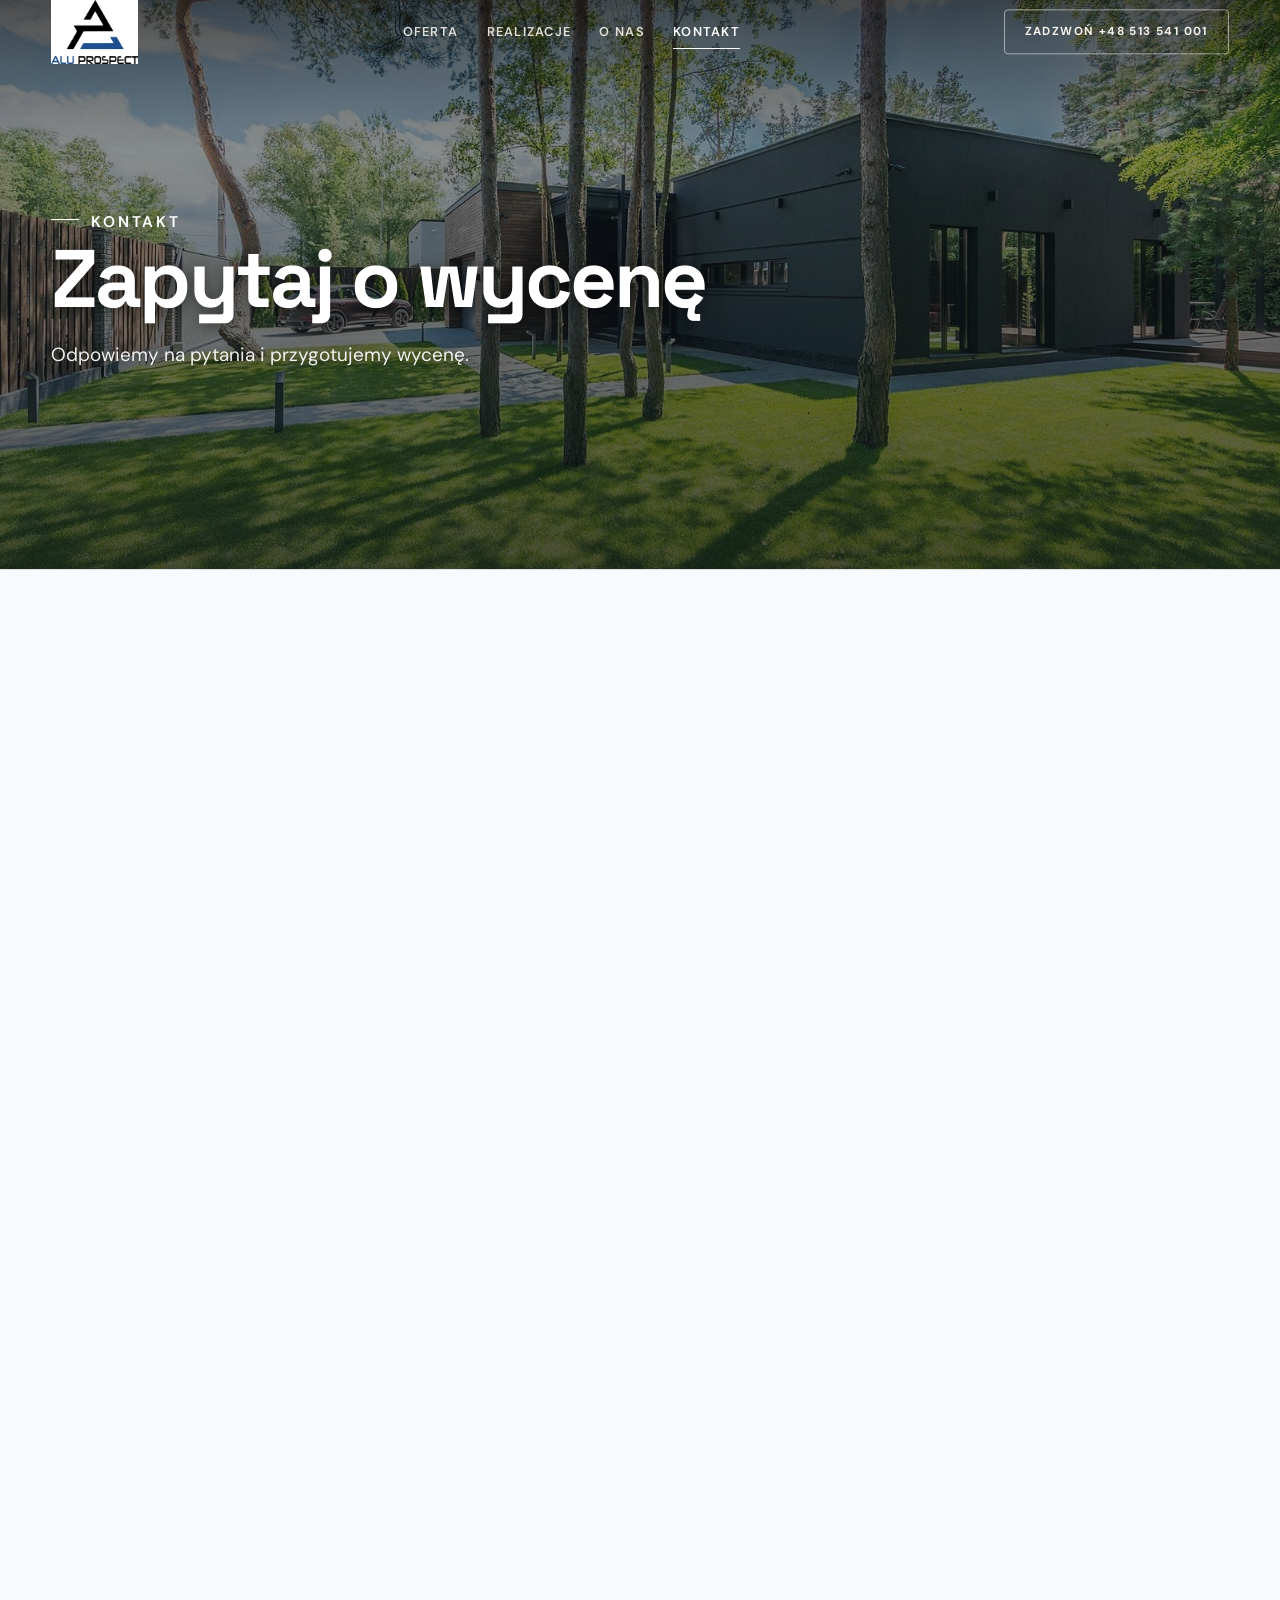
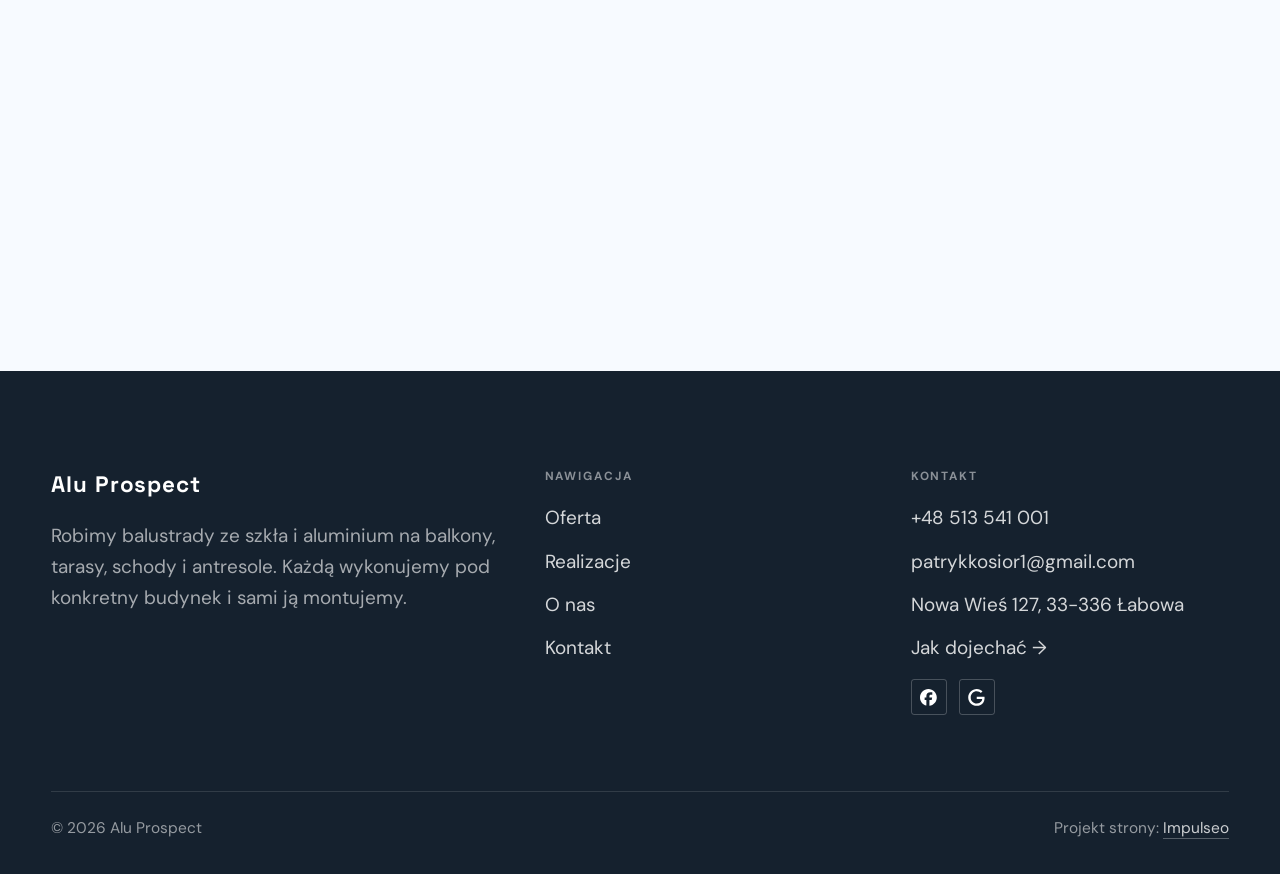
==== kontakt.html @ 653db4c7 "Strona demo: balustrady-alu-prospect" ====
<!DOCTYPE html>
<html lang="pl">
<head>
<meta charset="UTF-8">
<meta name="viewport" content="width=device-width, initial-scale=1.0">
<title>Kontakt - Alu Prospect</title>
<meta name="description" content="Kontakt Alu Prospect - Nowa Wieś 127, 33-336 Łabowa">
<link rel="canonical" href="https://kris20032.github.io/balustrady-alu-prospect/kontakt.html">
<meta name="robots" content="noindex, nofollow">
<meta property="og:type" content="website">
<meta property="og:locale" content="pl_PL">
<meta property="og:site_name" content="Alu Prospect">
<meta property="og:title" content="Kontakt - Alu Prospect">
<meta property="og:description" content="Kontakt Alu Prospect - Nowa Wieś 127, 33-336 Łabowa">
<meta property="og:url" content="https://kris20032.github.io/balustrady-alu-prospect/kontakt.html">
<meta property="og:image" content="https://kris20032.github.io/balustrady-alu-prospect/img/og.jpg">
<meta property="og:image:width" content="1200">
<meta property="og:image:height" content="630">
<meta name="twitter:card" content="summary_large_image">
<link rel="preconnect" href="https://fonts.googleapis.com">
<link rel="preconnect" href="https://fonts.gstatic.com" crossorigin>
<link href="https://fonts.googleapis.com/css2?family=Space+Grotesk:wght@500;600;700&family=DM+Sans:opsz,wght@9..40,400;9..40,500;9..40,600&display=swap" rel="stylesheet">
<link rel="stylesheet" href="assets/styles.css?v=87322230">
</head>
<body>

<header class="nav">
  <div class="wrap nav-inner">
    <a class="brand brand-has-logo" href="index.html"><img class="brand-logo" src="img/logo.jpg" alt="Alu Prospect" width="960" height="709" decoding="async"></a>
    <nav class="nav-links">
      <a href="oferta.html">Oferta</a>
      <a href="realizacje.html">Realizacje</a>
      <a href="o-nas.html">O nas</a>
      <a href="kontakt.html" class="active" aria-current="page">Kontakt</a>
      <a href="tel:+48513541001" class="btn btn-accent">Zadzwoń +48 513 541 001</a>
    </nav>
    <button class="nav-toggle" aria-label="Menu"><span></span><span></span><span></span></button>
  </div>
</header>

<main>
<section class="pagehead">
  <img src="img/g10.jpg" alt="Alu Prospect - Zapytaj o wycenę" width="1600" height="1068" decoding="async">
  <div class="wrap">
    <span class="eyebrow">Kontakt</span>
    <h1>Zapytaj o wycenę</h1>
    <p>Odpowiemy na pytania i przygotujemy wycenę.</p>
  </div>
</section>
<section>
  <div class="wrap contact-grid">
    <div class="reveal">
      <span class="eyebrow">Dane kontaktowe</span>
      <h2 style="margin:var(--space-4) 0 var(--space-6)">Alu Prospect</h2>
      <div class="info-list">
        <div class="info-row"><div class="ic"><svg class="ico-tel" width="16" height="16" viewBox="0 0 24 24" fill="none" aria-hidden="true"><path d="M6.6 10.8a15.5 15.5 0 0 0 6.6 6.6l2.2-2.2a1 1 0 0 1 1-.24 11.4 11.4 0 0 0 3.6.58 1 1 0 0 1 1 1V20a1 1 0 0 1-1 1A17 17 0 0 1 3 4a1 1 0 0 1 1-1h3.5a1 1 0 0 1 1 1c0 1.25.2 2.46.58 3.6a1 1 0 0 1-.25 1l-2.23 2.2Z" fill="currentColor"/></svg></div><div><div class="lbl">Telefon</div><a class="val" href="tel:+48513541001">+48 513 541 001</a></div></div>
        <div class="info-row"><div class="ic"><svg class="ico-mail" width="16" height="16" viewBox="0 0 24 24" fill="none" aria-hidden="true"><rect x="3.2" y="5.5" width="17.6" height="13" rx="1.6" stroke="currentColor" stroke-width="1.6"/><path d="M4 7l8 6 8-6" stroke="currentColor" stroke-width="1.6" stroke-linecap="round" stroke-linejoin="round"/></svg></div><div><div class="lbl">E-mail</div><a class="val" href="mailto:patrykkosior1@gmail.com">patrykkosior1@gmail.com</a></div></div>
        <div class="info-row"><div class="ic"><svg class="ico-pin" width="16" height="16" viewBox="0 0 24 24" fill="none" aria-hidden="true"><path d="M12 21s7-6.1 7-11.5A7 7 0 0 0 5 9.5C5 14.9 12 21 12 21Z" stroke="currentColor" stroke-width="1.6" fill="none"/><circle cx="12" cy="9.5" r="2.4" fill="currentColor"/></svg></div><div><div class="lbl">Adres</div><div class="val">Nowa Wieś 127, 33-336 Łabowa</div></div></div>
      </div>
    </div>
    <div class="reveal">
      <form class="form" action="https://formsubmit.co/patrykkosior1@gmail.com" method="POST">
        <input type="hidden" name="_subject" value="Zapytanie ze strony Alu Prospect">
        <input type="hidden" name="_captcha" value="false">
        <input type="hidden" name="_template" value="table">
        <div class="fld"><label for="name">Imię / firma</label><input id="name" name="name" type="text" placeholder="np. Jan Kowalski" required></div>
        <div class="fld"><label for="email">E-mail</label><input id="email" name="email" type="email" placeholder="adres@email.pl" required></div>
        <div class="fld"><label for="phone">Telefon</label><input id="phone" name="phone" type="tel" placeholder="+48 ..."></div>
        <div class="fld"><label for="msg">Czego dotyczy zapytanie?</label><textarea id="msg" name="message" placeholder="Napisz krótko, w czym możemy pomóc" required></textarea></div>
        <button type="submit" class="btn btn-accent" style="width:100%;justify-content:center">Wyślij zapytanie <span class="arr">→</span></button>
        <p class="note">Wiadomość trafi bezpośrednio do nas. Można też zadzwonić: +48 513 541 001.</p>
      </form>
    </div>
  </div>
</section>
<section style="padding-top:0">
  <div class="wrap reveal">
    <iframe class="map" title="Alu Prospect - Nowa Wieś" src="https://maps.google.com/maps?q=49.5146519%2C20.8815971&z=15&output=embed" loading="lazy" referrerpolicy="no-referrer-when-downgrade"></iframe>
  </div>
</section>
</main>

<footer>
  <div class="wrap">
    <div class="foot-grid">
      <div class="foot-brand">
        <div class="name">Alu Prospect</div>
        <p>Robimy balustrady ze szkła i aluminium na balkony, tarasy, schody i antresole. Każdą wykonujemy pod konkretny budynek i sami ją montujemy.</p>
      </div>
      <div class="foot-col">
        <h4>Nawigacja</h4>
        <a href="oferta.html">Oferta</a>
        <a href="realizacje.html">Realizacje</a>
        <a href="o-nas.html">O nas</a>
        <a href="kontakt.html">Kontakt</a>
      </div>
      <div class="foot-col">
        <h4>Kontakt</h4>
        <a href="tel:+48513541001">+48 513 541 001</a>
        <a href="mailto:patrykkosior1@gmail.com">patrykkosior1@gmail.com</a>
        <p>Nowa Wieś 127, 33-336 Łabowa</p>
        <a href="https://www.google.com/maps/place/Balustrady+Alu+Prospect/@49.5146519,20.8815971,732m/data=!3m2!1e3!4b1!4m6!3m5!1s0x473dddcff1790ee3:0x25501e431f719c7e!8m2!3d49.5146484!4d20.884172" target="_blank" rel="noopener">Jak dojechać →</a>
      <div class="foot-soc">
        <a class="soc" href="https://www.facebook.com/p/Alu-Prospect-61579979646697/" target="_blank" rel="noopener" aria-label="Facebook - Alu Prospect"><svg viewBox="0 0 24 24" aria-hidden="true" focusable="false"><path d="M9.101 23.691v-7.98H6.627v-3.667h2.474v-1.58c0-4.085 1.848-5.978 5.858-5.978.401 0 .955.042 1.468.103a8.68 8.68 0 0 1 1.141.195v3.325a8.623 8.623 0 0 0-.653-.036 26.805 26.805 0 0 0-.733-.009c-.707 0-1.259.096-1.675.309a1.686 1.686 0 0 0-.679.622c-.258.42-.374.995-.374 1.752v1.297h3.919l-.386 2.103-.287 1.564h-3.246v8.245C19.396 23.238 24 18.179 24 12.044c0-6.627-5.373-12-12-12s-12 5.373-12 12c0 5.628 3.874 10.35 9.101 11.647Z" fill="currentColor"/></svg></a>
        <a class="soc" href="https://www.google.com/maps/place/Balustrady+Alu+Prospect/@49.5146519,20.8815971,732m/data=!3m2!1e3!4b1!4m6!3m5!1s0x473dddcff1790ee3:0x25501e431f719c7e!8m2!3d49.5146484!4d20.884172" target="_blank" rel="noopener" aria-label="Google - Alu Prospect"><svg viewBox="0 0 24 24" aria-hidden="true" focusable="false"><path d="M12.48 10.92v3.28h7.84c-.24 1.84-.853 3.187-1.787 4.133-1.147 1.147-2.933 2.4-6.053 2.4-4.827 0-8.6-3.893-8.6-8.72s3.773-8.72 8.6-8.72c2.6 0 4.507 1.027 5.907 2.347l2.307-2.307C18.747 1.44 16.133 0 12.48 0 5.867 0 .307 5.387.307 12s5.56 12 12.173 12c3.573 0 6.267-1.173 8.373-3.36 2.16-2.16 2.84-5.213 2.84-7.667 0-.76-.053-1.467-.173-2.053H12.48z" fill="currentColor"/></svg></a>
      </div>
      </div>
    </div>
    <div class="foot-bot">
      <span>© 2026 Alu Prospect</span>
      <span>Projekt strony: <a class="foot-credit" href="https://impulseo.pl" target="_blank" rel="noopener">Impulseo</a></span>
    </div>
  </div>
</footer>
<div class="sticky-call"><a class="sc-call" href="tel:+48513541001"><svg class="ico-tel" width="16" height="16" viewBox="0 0 24 24" fill="none" aria-hidden="true"><path d="M6.6 10.8a15.5 15.5 0 0 0 6.6 6.6l2.2-2.2a1 1 0 0 1 1-.24 11.4 11.4 0 0 0 3.6.58 1 1 0 0 1 1 1V20a1 1 0 0 1-1 1A17 17 0 0 1 3 4a1 1 0 0 1 1-1h3.5a1 1 0 0 1 1 1c0 1.25.2 2.46.58 3.6a1 1 0 0 1-.25 1l-2.23 2.2Z" fill="currentColor"/></svg> Zadzwoń</a><a class="sc-quote" href="kontakt.html">Zapytaj o wycenę</a></div>
<div class="demo-wazne" data-do="2026-11-15" data-cykl="3" hidden><svg class="dw-ico" width="13" height="13" viewBox="0 0 24 24" fill="none" aria-hidden="true"><circle cx="12" cy="12" r="8.6" stroke="currentColor" stroke-width="1.8"/><path d="M12 7.2V12l3.3 2" stroke="currentColor" stroke-width="1.8" stroke-linecap="round"/></svg><span class="dw-txt"></span></div>

<script src="assets/main.js"></script>
</body>
</html>
---- assets/styles.css ----
/* ============================================================
   STOLBASZ — premium, architektoniczny B2B fit-out
   Jasna paleta, zero brązu. System wg premium-web-craft.
   Projekt strony: Impulseo (impulseo.pl)
   ============================================================ */

:root{
  /* PALETA — jasna, architektoniczna, chłodna */
  --paper:#F4F6F8;          /* główne tło */
  --paper-2:#E7EBEF;        /* sekcje alternatywne (chłodny jasny szary) */
  --paper-3:#E7EBEF;        /* delikatne wypełnienia */
  --ink:#15212E;            /* tekst główny — chłodny grafit */
  --ink-soft:#243443;       /* nagłówki drugorzędne */
  --muted:#6B7785;          /* tekst poboczny */
  --line:rgba(21,33,46,.12);/* hairline */
  --accent:#E8A317;         /* stonowany petrol-slate — jedyny akcent */
  --accent-d:#C9870C;
  --accent-soft:rgba(232,163,23,.10);
  --dark:#15212E;           /* sekcje ciemne (stopka/CTA) */

  /* HOVER ZDJĘĆ — JEDEN standard dla całego silnika (decyzja K. 04.08.2026, artefakt z wariantami).
     AKTUALNE (K.+Szymon 09.08.2026, wybór z artefaktu 6 wariantów): zoom 1.05 przy 1.4s -
     przy tak długim czasie mocniejszy kadr NIE skacze, tylko „oddycha". Poprzedni standard
     (1.02 / .55s z 04.08) odbierany jako dynamiczny i szybki.
     Spoczynek lekko przygaszony, ale TYLKO tam, gdzie jest mysz (@media hover:hover) —
     na telefonie zdjęcia zostają w pełnej jasności. */
  --img-zoom:1.05;                   /* K.+Szymon 09.08: wariant F z artefaktu porównawczego */
  --img-rest:brightness(.95) saturate(.99);
  --img-hot:brightness(1.06) saturate(1.05);
  --img-dur:1.4s;                    /* K.+Szymon 09.08 (wariant F): powoli = elegancko */
  --img-ease:cubic-bezier(.16,.84,.44,1);  /* miękki ogon, efekt „oddychania" */

  /* ODSTĘPY — skala 4/8 */
  --space-1:4px; --space-2:8px; --space-3:12px; --space-4:16px; --space-5:24px;
  --space-6:32px; --space-7:48px; --space-8:64px; --space-9:96px; --space-10:128px;

  /* TYPOGRAFIA — fluid clamp() (skala podbita 16.07.2026: większe, czytelniejsze litery — uwaga Adama) */
  --text-sm:clamp(.9rem,.87rem + .12vw,1rem);
  --text-base:clamp(1.08rem,1.04rem + .18vw,1.2rem);
  --text-lg:clamp(1.24rem,1.15rem + .34vw,1.44rem);
  --text-h3:clamp(1.34rem,1.22rem + .55vw,1.66rem);
  --text-h2:clamp(2.1rem,1.66rem + 2.1vw,3.1rem);
  --text-h1:clamp(2.9rem,2.1rem + 4vw,5.1rem);

  /* PROMIENIE — architektoniczne, raczej ostre */
  --r-sm:3px; --r-md:6px; --r-lg:10px;

  /* RUCH */
  --ease:cubic-bezier(.25,.46,.45,.94); --dur:.24s;

  /* CIENIE — miękkie, warstwowe */
  --sh-sm:0 1px 2px rgba(16,24,32,.04), 0 2px 8px rgba(16,24,32,.05);
  --sh-md:0 2px 6px rgba(16,24,32,.05), 0 12px 28px -8px rgba(16,24,32,.12);
  --sh-lg:0 6px 14px rgba(16,24,32,.07), 0 26px 56px -18px rgba(16,24,32,.22);

  --hairline:1px solid var(--line);

  --font-display:'Space Grotesk','Inter',sans-serif;
  --font-body:'DM Sans','Inter',sans-serif;
}

*{box-sizing:border-box;margin:0;padding:0}
html{scroll-behavior:smooth}
body{
  font-family:var(--font-body);
  font-size:var(--text-base);
  line-height:1.65;
  color:var(--ink);
  background:var(--paper);
  -webkit-font-smoothing:antialiased;
  text-rendering:optimizeLegibility;
}
img{max-width:100%;height:auto;display:block}  /* height:auto = width/height z atrybutów trzyma proporcje (TOP#12) */
a{color:inherit;text-decoration:none}

.wrap{width:min(92%,1180px);margin-inline:auto}
section{padding-block:clamp(52px,6.5vw,96px)}

h1,h2,h3{font-family:var(--font-display);font-weight:700;line-height:1.08;letter-spacing:-.02em;color:var(--ink)}
h1{font-size:var(--text-h1);letter-spacing:-.035em}
h2{font-size:var(--text-h2);letter-spacing:-.025em}
h3{font-size:var(--text-h3)}
/* MIARA — długość wiersza. WCAG 2.2 SC 1.4.8: max 80 znaków; Butterick: 45–90.
   68ch daje realnie 72–78 znaków polskiego tekstu, czyli z zapasem pod granicą.
   Wcześniej limit miał TYLKO <p> — <li>, <blockquote> i <dd> nie miały żadnego,
   i to jedyny powód, dla którego 23 bloki na dwóch oddanych stronach jadą po
   83–106 znaków w wierszu (pomiar 07.08.2026, bramka `miara`).
   ⚠️ Listy i definicje ograniczamy TYLKO bez klasy: `ul`/`ol` z klasą to u nas
   układ (siatki kafli, menu), a nie tekst ciągły — tam miarę wyznacza układ. */
/* 60ch, nie 68ch (K. 10.08): po zmianie fontów na węższe kroje (DM Sans i spółka)
   w 68ch mieściło się ~90 znaków - bramka pikselowa słusznie zgłaszała przekroczenie
   granicy 80. Pomiar na żywej przeglądarce: 60ch = 90 znaków, 53ch = ~78 znaków, czyli normę WCAG 1.4.8. */
:root{ --miara:53ch }
p{max-width:min(100%,var(--miara))}
blockquote,
ul:not([class])>li, ol:not([class])>li,
dl:not([class])>dd{max-width:min(100%,var(--miara))}

/* ⚠️ Świadomie BEZ wyjątku `.tile p,.card p,.svc p{max-width:none}`, choć nasuwa się sam:
   te akapity BYŁY już ograniczone (stare `p{max-width:65ch}`), więc „wyjątek" nie odblokowałby
   niczego nowego — tylko ROZLUŹNIŁ stan sprzed zmiany na wszystkich demach naraz.
   `figcaption` żadna z reguł wyżej nie dotyczy, więc też nie potrzebuje zwolnienia. */

/* ŁAMANIE. `balance` wyrównuje długości wierszy w nagłówku, `pretty` pilnuje ostatniego
   wiersza akapitu, żeby nie został w nim jeden wyraz. Obsługiwane od Chrome 117 /
   Safari 17.5; starsze przeglądarki po prostu ignorują tę własność.
   `text-wrap:pretty` nie występowało dotąd ANI RAZ w silniku ani w repo klientów. */
h1,h2,h3,.lead,.lede{text-wrap:balance}
p,li,blockquote,dd{text-wrap:pretty}

.eyebrow{
  font-family:var(--font-body);
  font-size:var(--text-sm);
  font-weight:600;
  letter-spacing:.18em;
  text-transform:uppercase;
  color:var(--accent);
  display:inline-flex;align-items:center;gap:var(--space-3);
}
/* flex:none + margin-top = kreska trzyma się PIERWSZEJ linii. Wcześniej align-items:center
   centrowało ją względem całego bloku i przy zawinięciu (długi kicker typu
   „…WNĘTRZ · LESZNO · OD 2019") druga linia lądowała z brzydkim wcięciem. */
.eyebrow{align-items:flex-start}
.eyebrow>*,.eyebrow{text-wrap:balance}   /* dlugi kicker lamal sie na sierote typu samo „2019" w drugiej linii */
.eyebrow::before{content:"";width:28px;height:1px;background:var(--accent);display:inline-block;flex:none;margin-top:.62em}

.muted{color:var(--muted)}
.lead{font-size:var(--text-lg);line-height:1.55;color:var(--ink-soft);max-width:50ch}

/* ---------- BUTTONS ---------- */
.btn{
  display:inline-flex;align-items:center;gap:var(--space-2);
  font-weight:600;font-size:var(--text-sm);letter-spacing:.02em;
  padding:var(--space-4) var(--space-6);
  border-radius:var(--r-sm);
  transition:transform var(--dur) var(--ease),box-shadow var(--dur) var(--ease),background var(--dur) var(--ease);
  cursor:pointer;border:1px solid transparent;
}
.btn-accent{background:var(--accent);color:#fff;box-shadow:var(--sh-sm)}
.btn-accent:hover{background:var(--accent-d);transform:translateY(-2px);box-shadow:var(--sh-md)}
.btn-accent:active{transform:translateY(0);box-shadow:var(--sh-sm)}
.btn-ghost{background:transparent;color:var(--ink);border-color:var(--line)}
.btn-ghost:hover{border-color:var(--accent);color:var(--accent);transform:translateY(-2px)}
.btn-light{background:#fff;color:var(--ink);box-shadow:var(--sh-sm)}
.btn-light:hover{transform:translateY(-2px);box-shadow:var(--sh-md)}
.btn .arr{transition:transform var(--dur) var(--ease)}
.btn:hover .arr{transform:translateX(4px)}

/* ---------- NAV ---------- */
.nav{
  position:sticky;top:0;z-index:50;
  background:color-mix(in srgb,var(--paper) 88%,transparent);
  backdrop-filter:saturate(140%) blur(10px);
  border-bottom:var(--hairline);
}
.nav-inner{display:flex;align-items:center;justify-content:space-between;gap:var(--space-5);height:72px}
/* ANTY-NACHODZENIE (K. 05.08.2026): długa nazwa firmy + przycisk z pełnym numerem nie mieściły się w pasku
   i flex ściskał linki PONIŻEJ ich treści - "Kontakt" wchodził na ramkę "Zadzwoń +48 ...". Teraz ustępuje
   nazwa marki (skrót wielokropkiem), a menu i przycisk nigdy się nie kurczą ani nie zachodzą na siebie. */
.brand{display:flex;flex-direction:column;line-height:1;min-width:0;flex:0 1 auto}
.brand .name{font-family:var(--font-display);font-weight:800;font-size:1.35rem;letter-spacing:.04em;white-space:nowrap;overflow:hidden;text-overflow:ellipsis}
.brand .sub{font-size:.62rem;letter-spacing:.34em;text-transform:uppercase;color:var(--muted);margin-top:5px;white-space:nowrap;overflow:hidden;text-overflow:ellipsis}
.nav-links{display:flex;align-items:center;gap:var(--space-6);flex:0 0 auto}
.nav-links a{font-size:var(--text-sm);font-weight:500;color:var(--ink-soft);position:relative;padding-block:4px;white-space:nowrap;transition:color var(--dur) var(--ease)}
.nav-links a::after{content:"";position:absolute;left:0;bottom:0;width:0;height:1.5px;background:var(--accent);transition:width var(--dur) var(--ease)}
.nav-links a:hover,.nav-links a.active{color:var(--ink)}
.nav-links a:hover::after,.nav-links a.active::after{width:100%}
.nav-links .btn{padding:var(--space-2) var(--space-5)}
/* przyciski w nav: właściwy kolor (przebij .nav-links a) + bez podkreślenia */
.nav-links a.btn-accent{color:#fff}
.nav-links a.btn-ghost,.nav-links a.btn-light{color:var(--ink)}
/* CTA w pasku: NIE podkreślenie spod linków menu, ale ten sam przelatujący błysk,
   co na wszystkich innych przyciskach (zgłoszenie K. 13.08.2026 - „na hero jest efekt
   światła przechodzącego przez przycisk, na navbarze go nie ma, a mają być identyczne").
   Reguła `.nav-links a::after` jest silniejsza od `.btn::after`, więc trzeba jej
   geometrię wyzerować i wpisać połysk z nazwy - samo `display:none` gasiło efekt. */
.nav-links a.btn::after{
  display:block;content:"";position:absolute;inset:0;z-index:-1;pointer-events:none;
  width:auto;height:auto;border-radius:inherit;   /* kasuje geometrię podkreślenia (width:0;height:1.5px) */
  background:linear-gradient(100deg,transparent 32%,rgba(255,255,255,.20) 50%,transparent 68%);
  translate:-120% 0}
@media (prefers-reduced-motion:no-preference){
  .nav-links a.btn:hover::after{translate:120% 0;transition:translate .75s var(--mt-ease,cubic-bezier(.16,.84,.44,1))}
}
.nav-toggle{display:none;background:none;border:none;cursor:pointer;flex-direction:column;gap:5px;padding:8px}
.nav-toggle span{width:24px;height:2px;background:var(--ink);transition:var(--dur)}
/* Ciasny zakres MIĘDZY menu mobilnym a pełnym pulpitem: zbijamy odstępy i nazwę marki,
   żeby wszystko zmieściło się naturalnie, zanim w ogóle dojdzie do skracania wielokropkiem. */
@media(max-width:1280px) and (min-width:921px){
  .nav-links{gap:var(--space-4)}
  .nav-links .btn{padding:var(--space-2) var(--space-4)}
  .brand .name{font-size:1.15rem}
}

/* ---------- HERO (split) ---------- */
.hero{position:relative;overflow:hidden;border-bottom:var(--hairline)}
.hero-grid{display:grid;grid-template-columns:1.05fr .95fr;gap:clamp(24px,4vw,60px);align-items:center;
  padding-block:clamp(36px,4.5vw,64px)}
.hero-copy .eyebrow{margin-bottom:var(--space-5)}
.hero-copy h1{margin-bottom:var(--space-5)}
.hero-copy .lead{margin-bottom:var(--space-7)}
.hero-actions{display:flex;flex-wrap:wrap;gap:var(--space-4)}
.hero-art{position:relative;aspect-ratio:4/3;border-radius:var(--r-lg);overflow:hidden;box-shadow:var(--sh-lg)}
.hero-art img{width:100%;height:100%;object-fit:cover}
.hero-art::after{content:"";position:absolute;inset:0;background:linear-gradient(180deg,transparent 55%,rgba(18,24,28,.28))}
.hero-badge{position:absolute;left:var(--space-5);bottom:var(--space-5);z-index:2;
  background:rgba(252,252,251,.94);backdrop-filter:blur(4px);
  border-radius:var(--r-md);padding:var(--space-4) var(--space-5);box-shadow:var(--sh-md);max-width:78%}
.hero-badge strong{display:block;font-family:var(--font-display);font-size:1rem;letter-spacing:-.01em}
.hero-badge span{font-size:var(--text-sm);color:var(--muted)}

/* ---------- HERO duży / kinowy (strona główna) ---------- */
.hero-cine{position:relative;min-height:clamp(560px,82vh,840px);min-height:clamp(560px,82svh,840px);display:flex;align-items:center;overflow:hidden;border-bottom:var(--hairline)}
.hero-cine>img{position:absolute;inset:0;width:100%;height:100%;object-fit:cover;z-index:0}
.hero-cine::after{content:"";position:absolute;inset:0;z-index:1;
  background:linear-gradient(95deg,rgba(13,18,23,.86) 0%,rgba(13,18,23,.64) 32%,rgba(13,18,23,.24) 62%,rgba(13,18,23,.04) 100%)}
.hero-cine .wrap{position:relative;z-index:2;padding-block:var(--space-8)}
.hero-cine .hero-copy{max-width:660px}
.hero-cine .eyebrow{color:#fff;margin-bottom:var(--space-5)}
.hero-cine .eyebrow::before{background:#fff}
.hero-cine h1{color:#fff;margin-bottom:var(--space-5);font-size:clamp(2.9rem,2rem + 4.4vw,5.2rem);text-wrap:balance}
.hero-cine .lead{color:rgba(255,255,255,.92);max-width:48ch;margin-bottom:var(--space-7)}
.hero-cine .hero-actions{display:flex;flex-wrap:wrap;gap:var(--space-4)}
/* NISKIE OKNO (laptop z dokiem i paskami przeglądarki ma ~700-780 px wysokości widoku):
   H1 do 5.2rem + długi lead nie mieściły się i przyciski wypadały POD krawędź ekranu -
   klient widział stronę bez ani jednego CTA. Skalujemy w dół, zamiast przycinać treść. */
@media(min-width:821px) and (max-height:820px){
  .hero-cine{min-height:clamp(520px,94svh,780px)}
  .hero-cine .wrap{padding-block:var(--space-6)}
  .hero-cine h1{font-size:clamp(2.2rem,1.5rem + 2.6vw,3.6rem);margin-bottom:var(--space-4)}
  .hero-cine .eyebrow{margin-bottom:var(--space-4)}
  .hero-cine .lead{margin-bottom:var(--space-5);max-width:44ch}
}
@media(max-width:680px){
  .hero-cine{min-height:clamp(520px,76vh,640px);min-height:clamp(520px,76svh,640px);align-items:flex-end}
  .hero-cine::after{background:linear-gradient(0deg,rgba(13,18,23,.9) 6%,rgba(13,18,23,.45) 55%,rgba(13,18,23,.25) 100%)}
  .hero-cine .wrap{padding-bottom:var(--space-9)}
  /* TELEFON (~90% oglądających): lead potrafił zająć 8 linii i zepchnąć CTA poza pierwszy ekran.
     Zwężamy interlinię i skalę - treści nie ucinamy, bo to ona sprzedaje. */
  .hero-cine .lead{font-size:.98rem;line-height:1.5;margin-bottom:var(--space-5)}
  .hero-cine .eyebrow{font-size:.72rem;letter-spacing:.13em;margin-bottom:var(--space-4)}
  .hero-cine .eyebrow::before{width:20px}
  .hero-cine h1{margin-bottom:var(--space-4)}
}

/* full-bleed hero variant (podstrony) */
.pagehead{position:relative;min-height:46vh;min-height:46svh;display:flex;align-items:flex-end;overflow:hidden;border-bottom:var(--hairline)}
.pagehead img{position:absolute;inset:0;width:100%;height:100%;object-fit:cover}
/* 10.08.2026 (decyzja K.): mocniejsze przyciemnienie + cień pod tekstem. Bramka mierzyła na
   nagłówkach podstron 3,38-3,43:1 przy wymaganych 4,5 — jasne zdjęcie (hala, śnieg, niebo)
   podchodziło pod biały tekst. Zdjęcia klientów są różne, więc kontrast musi dawać WARSTWA,
   a nie szczęśliwy dobór kadru. */
.pagehead::after{content:"";position:absolute;inset:0;background:linear-gradient(180deg,rgba(18,24,28,.40),rgba(18,24,28,.76))}
.pagehead .wrap{position:relative;z-index:2;padding-block:var(--space-9);color:#fff}
.pagehead h1{color:#fff;max-width:18ch;text-shadow:0 2px 16px rgba(0,0,0,.55)}
.pagehead .eyebrow{color:#fff}
.pagehead .eyebrow::before{background:#fff}
.pagehead p{color:rgba(255,255,255,.92);margin-top:var(--space-4);max-width:54ch;text-shadow:0 1px 12px rgba(0,0,0,.5)}

/* ---------- STRIP (pasek skrótów / liczby) ---------- */
.strip{background:var(--dark);color:#fff}
/* PASEK HASEŁ — standard 04.08.2026 (decyzja K.): 5 haseł w JEDNYM rzędzie, tekst WYŚRODKOWANY,
   węższe marginesy boczne niż reszta strony (pasek ma iść szerzej), równe wysokości kolumn. */
.strip .wrap{width:min(96%,1440px);display:grid;grid-template-columns:repeat(5,1fr);
  gap:var(--space-5);padding-block:var(--space-7);align-items:stretch}
.strip .item .k{font-family:var(--font-display);font-size:clamp(1.05rem,.82rem + .85vw,1.55rem);
  font-weight:800;letter-spacing:-.02em;color:#fff;line-height:1.18;text-wrap:balance}
.strip .item .v{font-size:var(--text-sm);color:rgba(255,255,255,.66);margin-top:var(--space-2);line-height:1.4}
.strip .item{border-left:2px solid var(--accent);padding-inline:var(--space-4);
  text-align:center;display:flex;flex-direction:column;justify-content:center}
/* liczba kolumn = liczba haseł, żeby ostatnie nie zostawało samo w drugim rzędzie.
   Klasę n-N nadaje multipage.py; domyślnie (bez klasy) pasek jest 5-kolumnowy. */
.strip.n-2 .wrap{grid-template-columns:repeat(2,1fr)}
.strip.n-3 .wrap{grid-template-columns:repeat(3,1fr)}
.strip.n-4 .wrap{grid-template-columns:repeat(4,1fr);gap:var(--space-6)}
.strip.n-4 .item .k{font-size:clamp(1.3rem,1rem + 1.1vw,2rem)}
.strip.n-6 .wrap{grid-template-columns:repeat(6,1fr);gap:var(--space-4)}
.strip.n-6 .item .k{font-size:clamp(.98rem,.8rem + .7vw,1.35rem)}
/* równe łamanie: zamiast "długa linia + jedno słowo" obie linie zbliżonej długości */
.strip .item .k{text-wrap:balance}

/* ---------- SECTION HEAD ---------- */
.head{max-width:48rem;margin-bottom:var(--space-8)}
.head.center{margin-inline:auto;text-align:center}
.head .eyebrow{margin-bottom:var(--space-4)}
.head h2{margin-bottom:var(--space-4)}
.head p{color:var(--muted);font-size:var(--text-lg);line-height:1.55}
.head.center p{margin-inline:auto}

/* ---------- INTRO SPLIT ---------- */
.split{display:grid;grid-template-columns:.92fr 1.08fr;gap:clamp(28px,5vw,80px);align-items:center}
.split.rev{grid-template-columns:1.08fr .92fr}
.split.rev .split-art{order:-1}
.split-art{position:relative;aspect-ratio:5/4;border-radius:var(--r-lg);overflow:hidden;box-shadow:var(--sh-lg)}
.split-art img{width:100%;height:100%;object-fit:cover}
.split-copy h2{margin-bottom:var(--space-5)}
.split-copy p+p{margin-top:var(--space-4)}
.split-copy .btn{margin-top:var(--space-6)}

/* ---------- SERVICES (zakres) ---------- */
.svc-grid{display:grid;grid-template-columns:repeat(auto-fit,minmax(280px,1fr));gap:var(--space-5)}
.svc{background:#fff;border:var(--hairline);border-radius:var(--r-md);padding:var(--space-7) var(--space-6);
  transition:transform var(--dur) var(--ease),box-shadow var(--dur) var(--ease),border-color var(--dur) var(--ease);
  position:relative;overflow:hidden}
.svc::before{content:"";position:absolute;left:0;top:0;width:3px;height:0;background:var(--accent);transition:height var(--dur) var(--ease)}
.svc:hover{transform:translateY(-4px);box-shadow:var(--sh-md);border-color:transparent}
.svc:hover::before{height:100%}
.svc .ic{font-family:var(--font-display);font-size:.8rem;font-weight:700;letter-spacing:.12em;color:var(--accent);margin-bottom:var(--space-4)}
.svc h3{margin-bottom:var(--space-3);font-size:1.22rem}
.svc p{color:var(--muted);font-size:var(--text-base);line-height:1.6}

/* big detailed service rows */
.svc-row{display:grid;grid-template-columns:.8fr 1.2fr;gap:clamp(20px,4vw,60px);align-items:center;padding-block:var(--space-8)}
.svc-row+.svc-row{border-top:var(--hairline)}
.svc-row.rev{grid-template-columns:1.2fr .8fr}
/* Naprzemienny układ wierszy oferty: co drugi wiersz ma zdjęcie po PRAWEJ.
   Było `order:-1` — martwy kod, bo zdjęcie i tak jest pierwszym dzieckiem w HTML,
   więc wszystkie wiersze wyglądały identycznie (zdjęcie zawsze z lewej), a `rev`
   zmieniało tylko szerokość kolumn. Znalezione 29.07.2026 przy różnicowaniu kierunków
   animacji (pomiar pozycji: art.mid 390/502 przy row.mid 756 — zawsze lewa strona). */
.svc-row.rev .svc-row-art{order:2}
.svc-row-art{aspect-ratio:4/3;border-radius:var(--r-md);overflow:hidden;box-shadow:var(--sh-md)}
.svc-row-art img{width:100%;height:100%;object-fit:cover}
.svc-row h3{font-size:1.5rem;margin-bottom:var(--space-4)}
.svc-row .num{font-family:var(--font-display);font-size:.85rem;font-weight:700;letter-spacing:.14em;color:var(--accent);display:block;margin-bottom:var(--space-3)}
.svc-row ul{list-style:none;margin-top:var(--space-4);display:flex;flex-direction:column;gap:var(--space-2)}
.svc-row li{position:relative;padding-left:var(--space-5);color:var(--muted);font-size:var(--text-base)}
.svc-row li::before{content:"";position:absolute;left:0;top:.62em;width:8px;height:1px;background:var(--accent)}

/* ---------- GALLERY (realizacje) ---------- */
.gallery{display:grid;grid-template-columns:repeat(12,1fr);gap:var(--space-4);grid-auto-rows:200px}
/* GALERIA MASONRY — pionowe zdjęcia (portrety beauty/wellness) bez przycinania: kolumny, height auto */
.gallery-masonry{column-count:3;column-gap:var(--space-4)}
@media(max-width:900px){.gallery-masonry{column-count:2}}
@media(max-width:560px){.gallery-masonry{column-count:1}}
.gallery-masonry .m-tile{break-inside:avoid;margin:0 0 var(--space-4);padding:0;position:relative;overflow:hidden;border-radius:var(--r-md);border:1px solid var(--line)}
.gallery-masonry .m-tile img{width:100%;height:auto;display:block}
.gallery-masonry .m-tile .cap{position:absolute;left:0;right:0;bottom:0;padding:var(--space-4);color:#fff;background:linear-gradient(0deg,rgba(0,0,0,.55),transparent);font-size:var(--text-sm)}
.gallery-masonry .m-tile .cap small{display:block;font-weight:400;opacity:.78;letter-spacing:.04em;text-transform:uppercase;font-size:.66rem;margin-top:3px}
.tile{position:relative;overflow:hidden;border-radius:var(--r-md);box-shadow:var(--sh-sm);
  transition:transform var(--dur) var(--ease),box-shadow var(--dur) var(--ease)}
.tile img{width:100%;height:100%;object-fit:cover;
  transition:transform var(--img-dur) var(--img-ease),filter var(--img-dur) var(--img-ease)}
.tile:hover{box-shadow:var(--sh-md)}
.tile .cap{position:absolute;left:0;right:0;bottom:0;padding:var(--space-5) var(--space-4) var(--space-4);
  /* mocniejszy spad + cien pod tekstem: na JASNYCH zdjeciach klienta (biale fronty, sciany)
     slaby gradient dawal kontrast ~1.5:1 zamiast wymaganych 3.6:1 (bramka wygladu, 10.08.2026) */
  background:linear-gradient(transparent 10%,rgba(18,24,28,.55) 40%,rgba(18,24,28,.88) 68%,rgba(18,24,28,.99));color:#fff;
  text-shadow:0 1px 2px rgba(0,0,0,.85),0 2px 10px rgba(0,0,0,.55);
  font-size:var(--text-sm);font-weight:600;letter-spacing:.01em;
  opacity:0;transform:translateY(8px);transition:var(--dur) var(--ease)}
.tile:hover .cap{opacity:1;transform:translateY(0)}
.tile .cap small{display:block;font-weight:400;opacity:.78;letter-spacing:.04em;text-transform:uppercase;font-size:.66rem;margin-top:3px}
/* bento spans */
.t-wide{grid-column:span 6}
.t-tall{grid-column:span 6;grid-row:span 2}
.t-std{grid-column:span 6}
.t-third{grid-column:span 4}
.t-two3{grid-column:span 8}

/* ---------- TRUST / WIARYGODNOŚĆ ---------- */
.trust{background:var(--paper-2)}
.trust-grid{display:grid;grid-template-columns:repeat(auto-fit,minmax(240px,1fr));gap:var(--space-5);margin-top:var(--space-7)}
.trust-card{background:#fff;border-radius:var(--r-md);padding:var(--space-7) var(--space-6);box-shadow:var(--sh-sm);border-top:3px solid var(--accent)}
.trust-card .big{font-family:var(--font-display);font-size:clamp(1.8rem,1.3rem + 1.6vw,2.6rem);font-weight:800;letter-spacing:-.02em;color:var(--ink);line-height:1}
.trust-card h3{font-size:1.12rem;margin:var(--space-3) 0 var(--space-2)}
.trust-card p{color:var(--muted);font-size:var(--text-base);line-height:1.55}

/* ---------- CTA band ---------- */
.cta{background:var(--dark);color:#fff;position:relative;overflow:hidden}
/* telefon w CTA: na ciemnym tle biały (domyślnie), rodziny z JASNYM tłem CTA
   nadpisują to u siebie - wcześniej kolor siedział w stylu inline i wygrywał z rodziną. */
.cta .btn-ghost-cta{color:#fff;border-color:rgba(255,255,255,.3)}
.cta .wrap{display:grid;grid-template-columns:1.4fr .6fr;gap:var(--space-7);align-items:center;position:relative;z-index:2}
.cta h2{color:#fff;max-width:20ch}
.cta p{color:rgba(255,255,255,.74);margin-top:var(--space-4)}
.cta-actions{display:flex;flex-direction:column;gap:var(--space-3);align-items:flex-start}
.cta::before{content:"";position:absolute;right:-80px;top:-80px;width:360px;height:360px;border-radius:50%;
  background:radial-gradient(circle,var(--accent-soft),transparent 70%)}

/* ---------- CONTACT ---------- */
.contact-grid{display:grid;grid-template-columns:.85fr 1.15fr;gap:clamp(28px,4vw,56px);align-items:start}
.info-list{display:flex;flex-direction:column;gap:var(--space-2)}
.info-row{display:flex;gap:var(--space-4);align-items:flex-start;padding-block:var(--space-4);border-bottom:var(--hairline)}
.info-row .ic{flex:none;width:42px;height:42px;display:grid;place-items:center;border-radius:50%;
  background:var(--accent-soft);color:var(--accent);font-size:1.05rem}
.info-row .lbl{font-size:.72rem;letter-spacing:.14em;text-transform:uppercase;color:var(--muted)}
.info-row .val{font-weight:600;font-size:var(--text-base);margin-top:2px}
.info-row a.val:hover{color:var(--accent)}
.map{border:none;border-radius:var(--r-lg);box-shadow:var(--sh-md);width:100%;height:100%;min-height:380px;filter:grayscale(.2) contrast(1.02)}
.form{background:#fff;border:var(--hairline);border-radius:var(--r-lg);padding:clamp(24px,3vw,40px);box-shadow:var(--sh-sm)}
.form .fld{margin-bottom:var(--space-5)}
.form label{display:block;font-size:var(--text-sm);font-weight:600;margin-bottom:var(--space-2)}
.form input,.form textarea{width:100%;font-family:inherit;font-size:var(--text-base);color:var(--ink);
  padding:var(--space-4);border:var(--hairline);border-radius:var(--r-sm);background:var(--paper);transition:border-color var(--dur)}
.form input:focus,.form textarea:focus{outline:none;border-color:var(--accent);background:#fff}
.form textarea{resize:vertical;min-height:120px}
.form .note{font-size:var(--text-sm);color:var(--muted);margin-top:var(--space-3)}

/* ---------- FOOTER ---------- */
footer{background:var(--dark);color:#fff;padding-block:var(--space-9) var(--space-6)}
.foot-grid{display:grid;grid-template-columns:1.4fr 1fr 1fr;gap:var(--space-7);margin-bottom:var(--space-8)}
.foot-brand .name{font-family:var(--font-display);font-weight:800;font-size:1.4rem;letter-spacing:.04em}
.foot-brand p{color:rgba(255,255,255,.62);margin-top:var(--space-4);font-size:var(--text-base);max-width:38ch}
.foot-col h4{font-size:.74rem;letter-spacing:.16em;text-transform:uppercase;color:rgba(255,255,255,.5);margin-bottom:var(--space-4)}
.foot-col a,.foot-col p{display:block;color:rgba(255,255,255,.82);font-size:var(--text-base);margin-bottom:var(--space-3)}
.foot-col a:hover{color:#fff}
.foot-bot{border-top:1px solid rgba(255,255,255,.12);padding-top:var(--space-5);display:flex;justify-content:space-between;flex-wrap:wrap;gap:var(--space-3);
  font-size:var(--text-sm);color:rgba(255,255,255,.55)}
.foot-bot a:hover{color:#fff}
/* Podpis w stopce = klikalny link do impulseo.pl (31.07.2026). Ma być WIDOCZNIE klikalny,
   ale nie krzyczeć - stąd sam kolor jaśniejszy + delikatne podkreślenie na najeździe. */
.foot-bot a.foot-credit{color:rgba(255,255,255,.78);text-decoration:none;border-bottom:1px solid rgba(255,255,255,.28)}
.foot-bot a.foot-credit:hover{color:#fff;border-bottom-color:#fff}

/* ---------- REVEAL ---------- */
.reveal{opacity:0;transform:translateY(22px);transition:opacity .6s var(--ease),transform .6s var(--ease)}
.reveal.in{opacity:1;transform:none}

/* ---------- RESPONSIVE ---------- */
@media(max-width:920px){
  .hero-grid,.split,.split.rev,.svc-row,.svc-row.rev,.cta .wrap,.contact-grid,.foot-grid{grid-template-columns:1fr}
  .split.rev .split-art,.svc-row.rev .svc-row-art{order:0}
  .hero-art{aspect-ratio:16/10;max-height:420px}
  .strip .wrap,.strip.n-2 .wrap,.strip.n-3 .wrap,.strip.n-4 .wrap,.strip.n-6 .wrap{grid-template-columns:repeat(2,1fr);gap:var(--space-6)}
  .strip .item .k,.strip.n-6 .item .k{font-size:clamp(1.3rem,1.1rem + 1vw,2rem)}
  .gallery{grid-auto-rows:180px}
  .t-wide,.t-tall,.t-std,.t-third,.t-two3{grid-column:span 6}
  .t-tall{grid-row:span 1}
  .cta-actions{flex-direction:row;flex-wrap:wrap}
  .foot-grid{gap:var(--space-6)}
}
@media(max-width:680px){
  .nav-links{position:fixed;inset:72px 0 auto 0;background:var(--paper);flex-direction:column;align-items:stretch;
    gap:0;padding:var(--space-4) 6%;border-bottom:var(--hairline);box-shadow:var(--sh-md);
    transform:translateY(-120%);transition:transform var(--dur) var(--ease)}
  .nav-links.open{transform:translateY(0)}
  .nav-links a{padding-block:var(--space-4);border-bottom:var(--hairline)}
  .nav-links .btn{margin-top:var(--space-3);justify-content:center}
  .nav-toggle{display:flex}
  .strip .wrap,.strip.n-2 .wrap,.strip.n-3 .wrap,.strip.n-4 .wrap,.strip.n-6 .wrap{grid-template-columns:1fr}
  .gallery{grid-template-columns:repeat(6,1fr)}
  .foot-grid{grid-template-columns:1fr}
}
@media(prefers-reduced-motion:reduce){
  /* audyt 09.08 TOP#14: samo skrócenie duration przy animacji INFINITE = stroboskop
     (pętla .01ms miga ekranem); iteration-count:1 gasi pętlę naprawdę. Pseudoelementy
     też - tła hero (gastro/studio) animują ::before/img, blanket na * ich nie łapał. */
  *,*::before,*::after{animation-duration:.01ms!important;animation-iteration-count:1!important;animation-delay:0s!important;transition:none!important}
  .reveal{opacity:1!important;transform:none!important}
  html{scroll-behavior:auto}
}

/* ============================================================
   PREMIUM LAYER — destylat deep-researchu branż (anty-AI, spokój).
   Zmienne STOLBASZ (--accent/--ink/--paper/--line/--dark). Ruch ledwo
   zauważalny, krzywa cubic-bezier(.16,.84,.44,1); prefers-reduced-motion
   pokryte blanketem wyżej. Karty hairline zamiast cieni = #1 sygnał „nie-AI".
   ============================================================ */

/* więcej oddechu między sekcjami (liderzy: 110-130px) */
section{padding-block:clamp(64px,8vw,128px)}

/* 1) Aksamitny reveal — dłuższa, miękka krzywa zamiast „skoku" */
.reveal{transition:opacity .9s cubic-bezier(.16,.84,.44,1),transform .9s cubic-bezier(.16,.84,.44,1);will-change:opacity,transform}
/* stagger TYLKO w galerii (tam pozycja = porządek dzieci) */
.gallery .reveal:nth-child(2){transition-delay:.07s}
.gallery .reveal:nth-child(3){transition-delay:.14s}
.gallery .reveal:nth-child(4){transition-delay:.21s}
.gallery .reveal:nth-child(5){transition-delay:.28s}
.gallery .reveal:nth-child(6){transition-delay:.35s}

/* 2) Hero STATYCZNY na .hero-cine — Ken Burns CAŁKIEM WYŁĄCZONY 26.06 (3. zgłoszenie Szymona).
   GENEZA: animowanie scale na <img> hero z teksturami (cegły/framugi) re-samplinguje obraz
   klatka po klatce → na części ekranów drobne drganie/shimmer = „heroshot się trzęsie".
   translateY usunięto wcześniej, scale-only + will-change/GPU NIE wystarczyły do GWARANCJI gładkości.
   Krzysztof zażądał pewności („make sure, że błąd się nie pojawi") > efekt. Zero animacji = 0% drgania.
   Delikatny zoom zostaje TYLKO w pełnoekranowych hero gastro/studio (hg-bg/hs-bg — tło, inny
   mechanizm, chwalone, nigdy nie zgłaszane). NIE wracać do KB na .hero-cine bez realnego testu
   na sprzęcie klienta — to ryzyko regresji „trzęsienia”. */
/* BEZPIECZNY "wow" na hero = jednorazowy FADE-IN (opacity), nie zoom.
   opacity nie dotyka bitmapy → gładkie na KAŻDYM zdjęciu/ekranie/GPU, zero ryzyka migotania.
   Geometryczny ruch (scale/translate) na .hero-cine jest ZAKAZANY (bramka pilnuje). */
@keyframes heroFade{from{opacity:0}to{opacity:1}}
.hero-cine>img{transform:none;animation:heroFade 1.1s ease-out both}

/* 3) Akcentowy hairline pod nagłówkiem sekcji, który „rysuje się" przy wejściu */
.head h2{position:relative;padding-bottom:18px}
.head h2::after{content:"";position:absolute;left:0;bottom:0;height:1px;width:0;background:var(--accent);transition:width 1s cubic-bezier(.16,.84,.44,1) .15s}
.head.center h2::after{left:50%;transform:translateX(-50%)}
.head.reveal.in h2::after,.head.center.reveal.in h2::after{width:54px}

/* 4) Karty HAIRLINE zamiast cieni/zaokrągleń (najmocniejszy anty-AI detal) */
.svc{background:transparent;border:1px solid var(--line);border-radius:var(--r-sm);box-shadow:none}
.svc:hover{box-shadow:none;border-color:var(--accent);transform:translateY(-3px)}
.trust-card{background:transparent;box-shadow:none;border:1px solid var(--line);border-top:2px solid var(--accent);border-radius:var(--r-sm)}
.tile{box-shadow:none;border-radius:var(--r-sm)}
.tile:hover{box-shadow:none}

/* 5) Sticky-nav kondensuje się po przewinięciu (sygnał dopracowania) */
.nav{transition:box-shadow .4s ease,background .4s ease}
.nav.is-stuck{box-shadow:0 1px 0 var(--line),0 14px 30px -24px rgba(0,0,0,.45)}
.nav-inner{transition:height .35s var(--ease)}
.nav.is-stuck .nav-inner{height:60px}

/* 6) MANIFESTO — pełnoekranowy cytat-bohater (zastępuje generyczne „Dlaczego my") */
.manifesto{background:var(--paper-2);text-align:center}
.manifesto .wrap{max-width:60rem}
.manifesto p{font-family:var(--font-display);font-style:italic;font-size:clamp(1.6rem,1rem + 2.4vw,2.8rem);line-height:1.32;color:var(--ink-soft);margin-inline:auto;max-width:26ch;position:relative;padding-top:var(--space-8)}
.manifesto p::before{content:"";position:absolute;top:0;left:50%;transform:translateX(-50%);width:54px;height:1px;background:var(--accent)}
.manifesto p span{color:var(--accent);font-style:italic}

/* 7) GATEWAYS — 3 duże bramy-zdjęcia (zamiast paska menu usług) */
.gateways{display:grid;grid-template-columns:repeat(3,1fr);gap:var(--space-4)}
.gateway{position:relative;aspect-ratio:3/4;overflow:hidden;border-radius:var(--r-sm);display:block}
.gateway img{width:100%;height:100%;object-fit:cover;
  transition:transform var(--img-dur) var(--img-ease),filter var(--img-dur) var(--img-ease)}
.gateway::after{content:"";position:absolute;inset:0;background:linear-gradient(180deg,transparent 38%,rgba(18,24,28,.74))}
/* ===== HOVER ZDJĘĆ — jedno miejsce dla WSZYSTKICH kafli ze zdjęciem (K. 04.08.2026) ===== */
@media(hover:hover){
  .tile img,.gateway img,.m-tile img{filter:var(--img-rest)}
  .tile:hover img,
  .gateway:hover img,
  .m-tile:hover img{transform:scale(var(--img-zoom));filter:var(--img-hot)}
}
.m-tile img{transition:transform var(--img-dur) var(--img-ease),filter var(--img-dur) var(--img-ease)}
.gateway .g-ttl{position:absolute;left:0;right:0;bottom:0;z-index:2;padding:var(--space-6) var(--space-5);color:#fff;font-family:var(--font-display);font-size:1.45rem;letter-spacing:-.01em;line-height:1.15}
.gateway .g-ttl small{display:block;font-family:var(--font-body);font-size:var(--text-sm);font-weight:400;opacity:.82;letter-spacing:.03em;margin-top:5px}
@media(max-width:760px){.gateways{grid-template-columns:1fr}.gateway{aspect-ratio:16/10}}

/* 8) LOGO klienta w nagłówku (gdy podane --logo) */
/* 52px domyślnie (feedback Bartka 06.07.2026: 40px ginęło, uwaga padła 3x; ~56px sprawdzone na żywym demie anna-borowiec-makeup) */
.brand-logo{height:64px;width:auto;max-width:300px;object-fit:contain;display:block}
.nav.is-stuck .brand-logo{height:52px}
@media(max-width:680px){.brand-logo{height:46px;max-width:210px}}


/* === RWD: nagłówki na wąskich ekranach (dodane 17.07.2026 razem z fixem clamp) ===
   Po przywróceniu działania clamp() dolna granica --text-h1 (2.9rem) rozpychała
   dokument przy długich polskich słowach na telefonach. Tu ją zjeżdżamy. */
@media (max-width:560px){
  :root{
    --text-h1:clamp(1.9rem, 1.15rem + 4.4vw, 2.7rem);
    --text-h2:clamp(1.5rem, 1rem + 3vw, 2.1rem);
  }
  .hero-cine h1{font-size:clamp(1.9rem, 1.15rem + 4.4vw, 2.7rem)}
  h1,h2{overflow-wrap:break-word}
}

/* GODZINY (godziny_grid z briefu) — dzień po lewej, godziny po prawej. Wcześniej BRAK stylu
   powodował sklejenie "Poniedziałek-Piątek8:00-20:00" (dodane 2026-07-21). Neutralne dla dem bez grafiku. */
.godz{display:flex;flex-direction:column;gap:2px;max-width:440px;margin-top:8px}
.godz-row{display:flex;justify-content:space-between;align-items:baseline;gap:24px;padding:10px 0;border-bottom:1px solid var(--line)}
.godz-row:last-child{border-bottom:0}
.godz-row b{font-weight:600;color:var(--ink)}
.godz-row span{color:var(--muted);white-space:nowrap}

/* === FAQ (lekcja 08.08.2026) ===
   Sekcja faq_klinika() trafia NIE tylko do rodziny „klinika" (multipage.py: także układ FACHOWCY),
   a style leżały wyłącznie w families/klinika.css — u hydraulika/dekarza FAQ renderowało się jako
   goła lista <details> z domyślnym trójkącikiem przeglądarki (wpadka: demo Instalatorstwo Gała).
   Dlatego baza. Rodzina może to nadpisać na wierzchu. */
.faq-list{max-width:48rem;margin:var(--space-8) auto 0;display:flex;flex-direction:column;gap:var(--space-3)}
.faq-item{border:1px solid var(--line);border-radius:var(--r-md);background:var(--paper);padding:var(--space-4) var(--space-5)}
.faq-item summary{font-family:var(--font-display);font-weight:600;color:var(--ink);cursor:pointer;list-style:none;display:flex;justify-content:space-between;gap:1rem}
.faq-item summary::-webkit-details-marker{display:none}
.faq-item summary::after{content:"+";color:var(--accent-d);font-weight:700;font-size:1.2rem;line-height:1}
.faq-item[open] summary::after{content:"-"}
.faq-item p{color:var(--ink-soft);font-size:var(--text-base);line-height:1.6;margin:var(--space-3) 0 0}

/* === LICZBA OPINII PRZY SEKCJI OPINII (08.08.2026, wzorzec irismeble.pl, decyzja K.) ===
   Trzy cytaty bez kontekstu czyta się jak „firma ma trzy opinie". Ta linijka mówi wprost,
   ile ich jest naprawdę - dane i tak przychodzą z reconu i szły dotąd wyłącznie do hero.
   Baza, nie rodzina: sekcja opinii renderuje się we WSZYSTKICH układach, a style opinii
   leżą per rodzina - bez tego u części rodzin linijka byłaby gołym tekstem (ta sama pułapka
   co z FAQ wyżej). Rodzina może nadpisać na wierzchu. */
.op-meta{
  text-align:center;margin:calc(var(--space-3) * -1) 0 var(--space-6);
  color:var(--muted);font-size:var(--text-base);letter-spacing:.01em;
}
.op-meta .ico-star{color:var(--accent-d);margin-right:2px}

/* --- licznik ważności DEMA (pomysł K. 09.08) - tylko wersje pokazowe --- */
.demo-wazne{position:fixed;top:calc(var(--nav-h, 64px) + 14px);right:14px;z-index:95;
  display:inline-flex;align-items:center;gap:.45em;
  background:rgba(21,25,28,.82);color:#fff;font-size:.72rem;font-weight:600;letter-spacing:.01em;
  padding:.42em .8em .42em .62em;border-radius:999px;backdrop-filter:saturate(140%) blur(8px);
  border:1px solid rgba(255,255,255,.14);box-shadow:0 10px 24px -14px rgba(0,0,0,.6);
  pointer-events:none;
  /* NIE pokazuje się przy wejściu (K. 09.08) - wjeżdża dopiero po zejściu z hero */
  opacity:0;transform:translateY(-10px);
  transition:opacity .7s var(--ease),transform .7s var(--ease)}
.demo-wazne.is-on{opacity:1;transform:none}
.demo-wazne .dw-ico{flex:none;opacity:.85}
.demo-wazne b{font-weight:700;font-variant-numeric:tabular-nums;color:#FFD9A3}
.demo-wazne .dw-zeg{font-variant-numeric:tabular-nums;font-feature-settings:"tnum";
  opacity:.72;margin-left:.15em;letter-spacing:.01em}
.demo-wazne.is-pilne{background:rgba(150,32,28,.9);border-color:rgba(255,255,255,.2)}
.demo-wazne .dw-pilne{color:#FFE0DE}
@media(max-width:820px){.demo-wazne{top:auto;bottom:70px;right:10px}}

/* --- pasek mini-opinii pod hero (audyt 09.08 TOP#27) - tylko przy realnych recenzjach --- */
.opinie-mini{padding-block:0;border-bottom:var(--hairline)}
.opinie-mini .om-row{display:grid;grid-template-columns:repeat(3,1fr);gap:var(--space-6);padding-block:var(--space-5)}
.opinie-mini .om-item blockquote{font-size:var(--text-sm);color:var(--ink-soft);line-height:1.5;margin:0}
.opinie-mini .om-autor{display:block;margin-top:var(--space-2);font-size:.78rem;font-weight:600;color:var(--muted);letter-spacing:.04em}
@media(max-width:820px){.opinie-mini .om-row{grid-template-columns:1fr;gap:var(--space-4)}
  .opinie-mini .om-item:nth-child(n+3){display:none}}

/* --- AKCENT-TEKST (audyt 09.08 TOP#11/12, decyzja K.) ---------------------------
   Kolor firmowy jest jasny, dopóki nie musi być literą. --accent zostaje żywy
   (kreski, przyciski, pasek haseł); litera akcentowa na JASNYM tle bierze
   --accent-text (dokleja palette_auto; domyślnie accent-d). Tylko color -
   border/background/pseudo zostają żywe. Ciemna sekcja CTA = wyjątek. */
:root{--accent-text:var(--accent-d)}
.eyebrow, .svc .ic, .svc-row .num, .info-row .ic, .info-row a.val:hover,
.manifesto p span, .faq-item summary::after, .op-meta .ico-star, .op-star,
.fu-cta, .obszar-list li:hover, .btn-ghost:hover, .nav.nav-solid .brand .sub,
.proces-os .pc-cur, .os-on .proces-os .proces-line > li.os-done .pno { color:var(--accent-text) }
.cta .eyebrow { color:var(--accent) }

/* --- dostępność (audyt 09.08 TOP#23, podzbiór bezpieczny) --- */
html{scroll-padding-top:84px}                       /* kotwice nie chowają się pod sticky-nav */
:focus-visible{outline:2px solid var(--accent-text);outline-offset:2px}  /* widoczny fokus tylko z klawiatury */
main{display:block}

/* --- kafelek „Zobacz opinie w Google" (K. 09.08) - znak marki zamiast gołego linku --- */
.op-meta{text-align:center;max-width:none;margin-inline:auto}
.op-google{display:inline-flex;align-items:center;gap:.6em;
  padding:.62em 1.15em;border:1px solid var(--line);border-radius:999px;
  background:var(--paper);color:var(--ink);font-size:var(--text-sm);font-weight:600;
  transition:border-color var(--dur) var(--ease),box-shadow var(--dur) var(--ease),transform var(--dur) var(--ease)}
.op-google .op-g-ico{flex:none}                        /* oficjalny 4-kolorowy znak Google */
.op-google .arr{transition:transform var(--dur) var(--ease)}
.op-google:hover{border-color:var(--accent);box-shadow:var(--sh-sm);transform:translateY(-1px)}
.op-google:hover .arr{transform:translateX(3px)}

/* ============================================================
   HOVER KART I KAFLI - JEDEN STANDARD DLA WSZYSTKICH RODZIN (K. 10.08:
   „każde demo ma wyglądać tak premium"). Wcześniej premium-hover miała tylko
   rodzina fachowców (.fu-row), reszta rodzin renderowała karty bez reakcji.
   Zasada ta sama: reakcja NATYCHMIAST (0s), gaśnięcie łagodne; ledwie widoczne
   tło, kreska akcentu z lewej, strzałka rusza. Zero cieni-poduszek.
   ⛔ Świadomie POMIJAMY kafle ze zdjęciem (.tile/.gateway/.m-tile) - tam działa
   już zoom 1.05/1.4s i dokładanie ramek by go zabiło.
   ============================================================ */
.card, .svc, .gateway-txt, .menu-cat, .prod-card, .pak-card, .faq-item, .obj-tile{
  position:relative;transition:background .22s ease-out,border-color .22s ease-out}
.card::before, .menu-cat::before, .prod-card::before, .pak-card::before{
  content:"";position:absolute;left:0;top:0;bottom:0;width:3px;background:var(--accent);
  transform:scaleY(0);transform-origin:top;transition:transform .09s ease-out;border-radius:2px}
@media(hover:hover){
  .card:hover, .svc:hover, .menu-cat:hover, .prod-card:hover, .pak-card:hover{
    background:color-mix(in srgb,var(--accent) 9%,transparent);
    border-color:color-mix(in srgb,var(--accent) 45%,var(--line));
    transition-duration:0s}
  .card:hover::before, .menu-cat:hover::before,
  .prod-card:hover::before, .pak-card:hover::before{transform:scaleY(1)}
  .card:hover .arr, .svc:hover .arr, .menu-cat:hover .arr{transform:translateX(.3rem)}
}
.card .arr, .svc .arr, .menu-cat .arr{display:inline-block;transition:transform .1s ease-out}

/* ============================================================
   PLAKIETKA OPINII GOOGLE (K. 13.08.2026, wzór od Marcelego)
   Jedna forma we WSZYSTKICH układach hero (hg/hk/hs/ha/hd/tb/kt) zamiast
   gołego tekstu „★ Ocena 4,4 w Google · 7 opinii". Cudza ocena to najmocniejszy
   dowód zaufania na stronie - ma wyglądać jak odznaka, nie jak podpis.
   Tło i obwódka liczone z KOLORU TEKSTU, więc ta sama plakietka działa na
   ciemnym zdjęciu (biały napis → jasna mgiełka) i na jasnej sekcji (ciemny
   napis → delikatny szary). Zero osobnych wariantów do utrzymania.
   ============================================================ */
.g-badge{
  display:inline-flex;align-items:center;gap:.62em;
  padding:.52em 1em;border-radius:999px;
  background:color-mix(in srgb,currentColor 8%,transparent);
  border:1px solid color-mix(in srgb,currentColor 20%,transparent);
  -webkit-backdrop-filter:blur(6px);backdrop-filter:blur(6px);
  font-size:.98rem;line-height:1;font-weight:500;letter-spacing:.01em;
  white-space:nowrap;vertical-align:middle;max-width:100%}
.g-badge .gb-ico,.g-badge .gb-stars{flex:none}
.g-badge .gb-ocena{font-weight:700;font-size:1.08em;letter-spacing:.01em}
.g-badge .gb-txt{opacity:.92}
@media(max-width:560px){
  .g-badge{gap:.45em;padding:.45em .8em;font-size:.86rem}
  .g-badge .gb-stars{width:62px;height:12.4px}
  .g-badge .gb-ico{width:16px;height:16px}
}

/* === rodzina: fachowcy === */
/* ============================================================
   RODZINA: FACHOWCY (hydraulik/elektryk/remont/brukarstwo/ogrodzenia)
   Doklejane NA WIERZCH base.css. Dziedziczy paletę/fonty skórki (trade/elektryk).
   Filozofia: telefon-bohater + zaufanie + „bezpłatna wycena". Spokój, nie krzyk.
   (count-up i podwójny iframe mapy świadomie pominięte - krytyka blueprintu.)
   ============================================================ */

/* --- PROCES - oś „jak pracujemy" (podpis rodziny, czego nie ma w meblach) --- */
.proces{background:var(--paper-2)}
.proces-line{list-style:none;display:grid;grid-template-columns:repeat(4,1fr);gap:var(--space-5);position:relative;margin:0;padding:0}
.proces-line li{position:relative;padding-top:var(--space-7)}
.proces-line li::before{content:"";position:absolute;top:14px;left:0;right:0;height:1px;background:var(--line)}
.proces-line li:last-child::before{right:50%}
.proces-line li:first-child::before{left:50%}
.proces-line li::after{content:"";position:absolute;top:9px;left:calc(50% - 6px);width:11px;height:11px;border-radius:50%;background:var(--accent);box-shadow:0 0 0 4px var(--paper-2)}
.proces-line .pno{font-family:var(--font-display);font-weight:800;font-size:1.5rem;color:var(--accent);letter-spacing:-.02em;display:block;margin-bottom:var(--space-3);text-align:center}
.proces-line h3{font-size:1.1rem;margin-bottom:var(--space-2);text-align:center}
.proces-line p{color:var(--muted);font-size:var(--text-sm);line-height:1.5;text-align:center;max-width:26ch;margin-inline:auto}
@media(max-width:820px){
  .proces-line{grid-template-columns:1fr;gap:0}
  .proces-line li{padding:var(--space-5) 0 var(--space-5) var(--space-7)}
  .proces-line li::before{left:5px;right:auto;top:0;bottom:0;width:1px;height:auto}
  .proces-line li:first-child::before,.proces-line li:last-child::before{left:5px;right:auto}
  .proces-line li::after{top:var(--space-6);left:0}
  .proces-line .pno,.proces-line h3,.proces-line p{text-align:left;margin-inline:0}
}

/* --- OBSZAR DZIAŁANIA - lokalność (chipy z REALNEGO miasta, bez drugiego iframe) --- */
.obszar .head{text-align:center;margin-inline:auto}
.obszar .head .eyebrow{justify-content:center}
.obszar-list{list-style:none;display:flex;flex-wrap:wrap;justify-content:center;gap:var(--space-3);margin:0;padding:0;max-width:60rem;margin-inline:auto}
.obszar-list li{border:1px solid var(--line);border-radius:999px;padding:var(--space-2) var(--space-5);
  font-size:var(--text-sm);font-weight:600;color:var(--ink-soft);transition:border-color .24s var(--ease),color .24s var(--ease)}
.obszar-list li:hover{border-color:var(--accent);color:var(--accent)}
.obszar-list li.is-home{background:var(--accent);border-color:var(--accent);color:#fff}

/* --- STICKY-CALL - dolny pasek mobile (najważniejszy konwerter tej rodziny) --- */
.sticky-call{display:none}
@media(max-width:820px){
  .sticky-call{display:grid;grid-template-columns:1fr 1fr;gap:1px;position:fixed;left:0;right:0;bottom:0;z-index:90;
    background:var(--line);box-shadow:0 -6px 20px -10px rgba(0,0,0,.4);padding-bottom:env(safe-area-inset-bottom,0px);transition:transform .25s ease,opacity .25s ease}
  .sticky-call.schowany{transform:translateY(110%);opacity:0;pointer-events:none}
  .sticky-call a{padding:15px 8px;text-align:center;font-weight:700;font-size:.95rem;letter-spacing:.01em}
  .sc-call{background:var(--accent);color:#fff}
  .sc-quote{background:var(--paper);color:var(--ink)}
  body{padding-bottom:calc(64px + env(safe-area-inset-bottom,0px))}
}

/* --- Blok „Awaria? Dzwoń” (opcjonalny, hydraulik/elektryk) --- */
.awaria{background:var(--dark);color:#fff}
.awaria .wrap{display:flex;flex-wrap:wrap;align-items:center;justify-content:space-between;gap:var(--space-5);padding-block:var(--space-7)}
.awaria h3{color:#fff;font-size:clamp(1.3rem,1rem + 1.2vw,1.8rem)}
.awaria p{color:rgba(255,255,255,.72);margin-top:var(--space-2)}
.awaria .btn-accent{white-space:nowrap}

/* === CERTYFIKATY / CZYM PRACUJEMY (gated: renderuje sie tylko gdy brief poda certy/marki/gwarancja) - mocny lever dla dekarzy === */
.auto-marki .marki-list{display:flex;flex-wrap:wrap;justify-content:center;gap:clamp(.8rem,2.5vw,1.6rem);list-style:none;margin:var(--space-7) 0 0;padding:0}
.auto-marki .marki-list li{font-family:var(--font-display);text-transform:uppercase;letter-spacing:.12em;font-weight:600;
  font-size:clamp(.82rem,1.5vw,1rem);color:var(--ink-soft);padding:.5rem 1rem;border:1px solid var(--line);border-radius:var(--r-sm)}
.marki-gwar{text-align:center;color:var(--muted);font-size:var(--text-sm);margin-top:var(--space-6)}

/* ============================================================
   FAZA 3 - OSOBNY UKŁAD FACHOWCY (research wf_e4ed63db + krytyka z policzonym WCAG). Doklejane na wierzch.
   Tożsamość: ZAUFANIE + DUŻY TELEFON + DOWÓD. Dwublok hero (zdjęcie | lity panel), bezpośrednio, solidnie.
   ============================================================ */

/* --- P0 KONTRAST: bursztyn jako TEKST na jasnym = 2.0 FAIL (policzone). Naprawy (bursztyn->ciemny tekst / ink). --- */
.btn-accent{color:#14171c}                                  /* bursztyn + ciemny tekst = 8.28 PASS */
.sticky-call .sc-call{color:#14171c}                        /* sticky bursztyn + ciemny tekst */
.obszar-list li.is-home{background:var(--ink);border-color:var(--ink);color:#fff}  /* było bursztyn+biel 2.17 -> ink+biel 16.29 */
.proces-line .pno{color:var(--ink-soft)}                    /* numery procesu: było bursztyn 2.0 -> ink-soft (czytelne); kropka osi zostaje bursztyn (grafika) */

/* --- Ikona telefonu (uzywana w hero hf-phone-num; nav styluje silnik NAV NOBU) --- */
.ico-tel{vertical-align:-2px;margin-right:.3em}

/* === HERO FACHOWCY — WARIANT A „PEŁNY EKRAN" (wybór K. 27.07.2026; zastąpił dwublok 46%/54%).
   Powód zmiany: stary dwublok nie dobijał do końca ekranu (zostawał pusty pas nad promise-bar),
   zdjęcie było ucięte w wąski pasek, a dowód (ocena/gwarancja) siedział dopiero niżej w trust-bar.
   Teraz: zdjęcie na pełny ekran + gradient od lewej (tekst czytelny NIE przez wycięty panel,
   tylko przez policzony overlay), gigant-telefon, dowód w pierwszym ekranie.
   Zdjęcie zostaje PIERWSZYM dzieckiem sekcji (blur-guard + mobilny fallback). STATYCZNE, bez Ken Burns.
   Poprzednia wersja: fachowcy.css.bak-20260727-201952-przed-heroA === */
.hero-fach{position:relative;isolation:isolate;display:flex;align-items:center;
  min-height:clamp(560px,92vh,900px);min-height:clamp(560px,92svh,900px)}
.hf-photo{position:absolute;inset:0;width:100%;height:100%;object-fit:cover;display:block;
  background:var(--dark);z-index:-2}                          /* EAGER, bez animacji (zero janku) */
/* Gradient trzyma ciemno DO ~62% szerokości, bo dotąd sięga najdłuższa linia tekstu (.hf-inner 46rem).
   Wcześniejsza wersja jaśniała już od 34% i końcówki linii lądowały na jasnym tle. */
/* 08.08.2026 (lekcja 2026-08-08-010, K.: „czemu hero jest takie ciemne?"): zasłona rozjaśniona.
   Poprzednio 0.95→0.26 przykrywało CAŁY kadr i zdjęcie było ledwo widoczne — a lekcja 2026-08-06-004
   mówi wprost: „nigdy pełne przyciemnienie zdjęcia, zabija kadr". Teraz ciemno tylko POD TEKSTEM
   (lewa część, gdzie stoi .hf-inner), prawa strona prawie odsłonięta. Czytelność napisów dokłada
   text-shadow niżej — cień zamiast koca na całym zdjęciu. */
.hero-fach::after{content:"";position:absolute;inset:0;z-index:-1;
  background:linear-gradient(102deg,rgba(14,17,21,.86) 0%,rgba(14,17,21,.78) 30%,rgba(14,17,21,.52) 55%,rgba(14,17,21,.2) 78%,rgba(14,17,21,.06) 100%)}
/* Cień pod napisami hero — pozwala trzymać zasłonę lekką, a tekst nadal czytelny na jaśniejszym kadrze. */
.hf-kicker,.hf-title,.hf-lead,.hf-phone,.hf-trust{text-shadow:0 1px 2px rgba(0,0,0,.55),0 2px 12px rgba(0,0,0,.35)}
.hf-panel{width:min(92%,1180px);margin-inline:auto;color:#fff;   /* ta sama miara co .wrap w base.css */
  padding:clamp(6.5rem,13vh,9rem) 0 clamp(2.6rem,6vh,3.6rem)}
.hf-inner{max-width:46rem}
/* Akcent SKÓRKI rozjaśniony do czytelności na ciemnym tle. NIE hardkodować bursztynu:
   każda skórka ma swój akcent (elektryk=niebieski, dach=czerwony...), a stały kolor rozjeżdżał
   się z przyciskami. Pierwsza deklaracja = fallback dla przeglądarek bez color-mix.
   Dwa poziomy, bo WCAG stawia różne progi: --accent-lit dla MAŁEGO tekstu (kicker, próg 4.5:1;
   62% daje 7.5 na tle hero), --accent-strong dla DUŻEGO (akcent w H1, próg 3:1; 74% daje 6.1
   i jest wyraźnie widoczny - przy 62% ginął i wyglądał po prostu na biały). Policzone, nie na oko. */
.hero-fach{--accent-lit:rgba(255,255,255,.92);--accent-strong:rgba(255,255,255,.96)}
@supports (color:color-mix(in srgb,red,#fff)){
  .hero-fach{--accent-lit:color-mix(in srgb,var(--accent) 62%,#fff);
             --accent-strong:color-mix(in srgb,var(--accent) 74%,#fff)}
}
.hf-kicker{font-family:var(--font-display);font-weight:700;text-transform:uppercase;letter-spacing:.2em;
  font-size:clamp(.74rem,1.4vw,.88rem);color:var(--accent-lit);display:flex;align-items:center;gap:.8rem}
.hf-kicker::before{content:"";width:34px;height:2px;background:var(--accent-lit);flex:none}
.hf-title{color:#fff;font-family:var(--font-display);font-weight:800;line-height:1.02;letter-spacing:-.022em;
  font-size:clamp(2.3rem,1.6rem + 3.2vw,4.3rem);margin:var(--space-4) 0 var(--space-4);text-wrap:balance}
.hf-title em{font-style:normal;color:var(--accent-strong)}        /* druga część H1 = akcent skórki, rozjaśniony */
.hf-lead{color:rgba(255,255,255,.86);font-size:clamp(1rem,.96rem + .3vw,1.18rem);line-height:1.6;max-width:38rem}
.hf-phone{display:inline-flex;flex-direction:column;gap:.2rem;margin:var(--space-6) 0 var(--space-5);width:fit-content}
.hf-phone-lab{font-size:.74rem;text-transform:uppercase;letter-spacing:.18em;color:rgba(255,255,255,.62);font-weight:600}
.hf-phone-num{font-family:var(--font-display);font-weight:800;color:#fff;font-variant-numeric:tabular-nums;white-space:nowrap;
  font-size:clamp(2rem,1.5rem + 2.4vw,3.05rem);line-height:1;display:inline-flex;align-items:center}
.hf-phone-num .ico-tel{width:.7em;height:.7em;color:var(--accent);margin-right:.35em}   /* ikona bursztyn, cyfry białe */
.hf-phone:hover .hf-phone-num{color:var(--accent-lit)}
.hf-actions{display:flex;flex-wrap:wrap;gap:var(--space-3)}
.hf-ghost{color:#fff;border-color:rgba(255,255,255,.5)}
.hf-trust{margin-top:var(--space-6);padding-top:var(--space-4);border-top:1px solid rgba(255,255,255,.18);
  color:rgba(255,255,255,.9);font-weight:600;font-size:var(--text-sm);letter-spacing:.01em;max-width:38rem}
@media(max-width:820px){
  .hero-fach{min-height:clamp(520px,88svh,760px)}
  /* 08.08.2026: na telefonie było .72→.95, czyli zdjęcia praktycznie nie było widać. Teraz góra kadru
     zostaje odsłonięta, ciemnieje dopiero pod tekstem (tekst na telefonie stoi na dole). */
  .hero-fach::after{background:linear-gradient(178deg,rgba(14,17,21,.28) 0%,rgba(14,17,21,.6) 55%,rgba(14,17,21,.86) 100%)}
  .hf-panel{padding-top:clamp(5.5rem,16vh,7rem)}
  .hf-lead{font-size:1rem}
}
@media(prefers-reduced-motion:reduce){.hero-fach *{animation:none!important}}

/* === PROMISE BAR: zawsze-obecna sygnatura usługowa (anty recon-collapse) === */
.fach-promise{background:var(--paper-2);border-bottom:var(--hairline);padding-block:0}
.fach-promise .wrap{padding-block:var(--space-4)}
.fp-row{list-style:none;margin:0;padding:0;display:flex;flex-wrap:wrap;justify-content:center;align-items:center;gap:clamp(.6rem,2.4vw,2rem)}
.fp-row li{font-family:var(--font-display);font-weight:700;text-transform:uppercase;letter-spacing:.08em;
  font-size:clamp(.72rem,1.3vw,.85rem);color:var(--ink-soft);display:flex;align-items:center}
.fp-row li:not(:last-child)::after{content:"";width:6px;height:6px;border-radius:50%;background:var(--accent);margin-left:clamp(.6rem,2.4vw,2rem)}

/* === TRUST BAR (gated): jasne pasmo, cyfry INK (NIE bursztyn=2.0 FAIL), bursztyn jako kreska pod liczbą === */
.trust-bar{background:var(--paper);border-bottom:var(--hairline)}
.trust-bar .wrap{display:flex;flex-wrap:wrap;align-items:center;justify-content:center;gap:clamp(1rem,3vw,2.6rem);padding-block:var(--space-7)}
.tb-stats{display:flex;flex-wrap:wrap;gap:clamp(1rem,3vw,2.6rem)}
.tb-stat{display:flex;flex-direction:column;align-items:center;text-align:center;padding-bottom:var(--space-2);border-bottom:3px solid var(--accent)}
.tb-num{font-family:var(--font-display);font-weight:800;font-size:clamp(2rem,3vw,2.8rem);line-height:1;color:var(--ink);font-variant-numeric:tabular-nums}
.tb-lab{font-size:.74rem;text-transform:uppercase;letter-spacing:.08em;color:var(--muted);margin-top:.3rem}
.tb-google{font-weight:700;color:var(--ink);font-size:var(--text-base);background:var(--paper-2);border:var(--hairline);border-radius:999px;padding:.5rem 1.1rem;font-variant-numeric:tabular-nums}
.tb-seal{font-family:var(--font-display);font-weight:700;text-transform:uppercase;letter-spacing:.06em;font-size:.85rem;
  color:var(--ink);border:1px solid var(--accent);border-radius:var(--r-sm);padding:.5rem 1rem}

/* === LISTA USŁUG (zamiast bram-nastrojowych): konkret "co + zakres + wycena" === */
.fach-uslugi .fu-list{list-style:none;margin:var(--space-8) 0 0;padding:0;display:flex;flex-direction:column}
.fu-row{display:grid;grid-template-columns:minmax(11rem,1fr) 2fr auto;gap:clamp(1rem,3vw,2.5rem);align-items:center;
  padding-block:var(--space-5);border-top:1px solid var(--line)}
.fu-row:last-child{border-bottom:1px solid var(--line)}
.fu-name{font-family:var(--font-display);font-weight:700;font-size:1.15rem;color:var(--ink)}
.fu-desc{color:var(--muted);font-size:var(--text-sm);line-height:1.55}
.fu-cta{font-weight:700;font-size:var(--text-sm);color:var(--accent-text);white-space:nowrap}
.fu-cta .arr{display:inline-block;transition:transform .1s ease-out}

/* HOVER WIERSZA USŁUGI (K. 09.08: „żeby więcej się działo, ale nie do przesady").
   Cały wiersz jest linkiem, więc reaguje CAŁY: ledwo widoczne rozjaśnienie tła, nazwa
   przesuwa się o włos w stronę czytania, kreska akcentu wjeżdża z lewej, strzałka rusza.
   Zero cieni i ramek - premium to spokojny ruch, nie podświetlony kafel. */
/* reakcja NATYCHMIASTOWA (K. 09.08: „mniejsze opóźnienie") - kursor jest na wierszu,
   więc podświetlenie ma nadążać za palcem; powolne tempo zostaje dla ZDJĘĆ, nie dla UI */
/* Podświetlenie zapala się NATYCHMIAST (0s) i gaśnie łagodnie (.22s) - klasyczny chwyt
   z dobrych interfejsów: reakcja ma wyprzedzać oko, a znikanie nie może mrugać.
   Szybciej już się nie da - to jest zero. */
.fu-row{position:relative;transition:background .22s ease-out}
.fu-row::before{content:"";position:absolute;left:0;top:-1px;bottom:0;width:3px;
  background:var(--accent);transform:scaleY(0);transform-origin:top;
  transition:transform .09s ease-out}
.fu-row .fu-name{transition:transform .1s ease-out,color .1s ease-out}
@media(hover:hover){
  .fu-row:hover{background:color-mix(in srgb,var(--accent) 11%,transparent);transition-duration:0s}
  .fu-row:hover::before{transform:scaleY(1)}
  .fu-row:hover .fu-name{transform:translateX(.42rem)}
  .fu-row:hover .fu-cta{color:var(--accent-text)}
  .fu-row:hover .fu-cta .arr{transform:translateX(.3rem)}
}
.fu-row:focus-within{background:color-mix(in srgb,var(--accent) 11%,transparent)}
.fu-row:focus-within::before{transform:scaleY(1)}
@media(max-width:760px){.fu-row{grid-template-columns:1fr;gap:var(--space-2)}.fu-cta{justify-self:start}}

/* === OPINIE (gated): realne cytaty z reconu === */
.opinie-grid{display:grid;grid-template-columns:repeat(auto-fit,minmax(16rem,1fr));gap:var(--space-6);margin-top:var(--space-8)}
.op-card{margin:0;background:var(--paper);border:1px solid var(--line);border-radius:var(--r-md);padding:var(--space-6);display:flex;flex-direction:column;gap:var(--space-3)}
.op-star{color:var(--accent-d);letter-spacing:.1em;font-size:.95rem}
.op-card blockquote{margin:0;color:var(--ink-soft);font-size:var(--text-base);line-height:1.6}
.op-autor{font-family:var(--font-display);font-weight:700;color:var(--ink);font-size:.95rem}

/* === SUWAK PRZED/PO (kopia z auto.css - CSS nie dziedziczy się między rodzinami; krytyka 5b) === */
.auto-ba .ba-slider{position:relative;--ba-pos:50%;max-width:62rem;margin:var(--space-8) auto 0;aspect-ratio:16/9;
  overflow:hidden;border-radius:var(--r-sm);border:1px solid var(--line);touch-action:none;user-select:none;cursor:ew-resize}
.ba-slider img{position:absolute;inset:0;width:100%;height:100%;object-fit:cover;display:block}
.ba-before-wrap{position:absolute;inset:0;clip-path:inset(0 calc(100% - var(--ba-pos)) 0 0)}
.ba-lab{position:absolute;top:var(--space-4);z-index:3;font-family:var(--font-display);text-transform:uppercase;
  letter-spacing:.1em;font-size:.7rem;color:#fff;background:rgba(10,12,15,.6);padding:.3rem .6rem;border-radius:2px}
.ba-lab-l{left:var(--space-4)}
.ba-lab-r{right:var(--space-4)}
.ba-handle{position:absolute;top:0;bottom:0;left:var(--ba-pos);width:2px;background:var(--accent);transform:translateX(-1px);z-index:4;pointer-events:none}
.ba-handle span{position:absolute;top:50%;left:50%;transform:translate(-50%,-50%);width:38px;height:38px;border-radius:50%;
  background:var(--accent);box-shadow:0 2px 12px rgba(0,0,0,.4);display:flex;align-items:center;justify-content:center}
.ba-handle span::before,.ba-handle span::after{content:"";position:absolute;width:0;height:0;border-block:5px solid transparent}
.ba-handle span::before{left:9px;border-right:6px solid #14171c}
.ba-handle span::after{right:9px;border-left:6px solid #14171c}
.ba-podpis{text-align:center;color:var(--muted);font-size:var(--text-sm);margin-top:var(--space-5)}

/* ============================================================
   SEKCJA OBJAWÓW "Co się dzieje?" (audyt 09.08 TOP#31, klepnięta przez K.).
   Kafle-objawy pod paskiem obietnic; GATED na pack["objawy"].
   ZERO wypełnień kolorem - akcent tylko jako kreska i strzałka.
   Dół 0: odstęp do pasa zdjęć robi padding kolejnej sekcji.
   ============================================================ */
.objawy{padding-block:clamp(48px,6vw,80px) 0}
.objawy .obj-grid{display:grid;grid-template-columns:repeat(3,1fr);gap:var(--space-4)}
.obj-tile{display:flex;flex-direction:column;gap:var(--space-4);
  min-height:6.6rem;padding:var(--space-5);
  background:#fff;border:1px solid var(--line);border-radius:var(--r-md);
  color:var(--ink);text-decoration:none;
  transition:border-color var(--dur) var(--ease),box-shadow var(--dur) var(--ease),transform var(--dur) var(--ease)}
.obj-tile::before{content:"";width:22px;height:1px;background:var(--accent);flex:none;
  transition:width var(--dur) var(--ease)}
.ot-row{margin-top:auto;display:flex;align-items:flex-end;justify-content:space-between;gap:var(--space-4)}
.ot-name{font-family:var(--font-display);font-weight:700;font-size:1.08rem;line-height:1.25;
  letter-spacing:-.01em;text-wrap:balance}
.ot-arr{flex:none;color:var(--accent-text);font-size:1.05rem;line-height:1.25;
  transition:transform var(--dur) var(--ease)}
.obj-tile:hover{border-color:var(--accent);box-shadow:var(--sh-sm);transform:translateY(-2px)}
.obj-tile:hover::before{width:100%}   /* K. 09.08: kreska ma przejechać cały kafel, nie drgnąć */
.obj-tile:hover .ot-arr{transform:translateX(4px)}
.obj-tile:focus-visible{outline:2px solid var(--accent);outline-offset:3px}
@media(max-width:900px){
  .objawy .obj-grid{grid-template-columns:repeat(2,1fr)}
  .obj-tile{min-height:6.4rem}
}

/* === NAV NOBU (silnik): fachowcy === */
.nav{position:fixed;left:0;right:0;backdrop-filter:none;border-bottom:1px solid transparent;z-index:100;transition:transform .35s var(--ease),background .35s ease,box-shadow .35s ease}
.nav.nav-hidden{transform:translateY(-100%)}
.nav.is-stuck{background:transparent;box-shadow:none;border-bottom-color:transparent}
.nav.is-stuck .nav-inner{height:64px}
.nav .brand{flex-direction:row;align-items:baseline;gap:.6rem;line-height:1}
.nav .brand .name{font-family:var(--font-display);font-weight:600;font-size:1.5rem;text-transform:uppercase;letter-spacing:.14em}
.nav .brand .sub{margin-top:0;padding-left:.65rem;border-left:1px solid currentColor;font-size:.66rem;font-weight:600;letter-spacing:.22em;text-transform:uppercase}
.nav .nav-links a{font-size:.8rem;font-weight:600;text-transform:uppercase;letter-spacing:.1em;padding-block:6px}
.nav .nav-links a::after{height:1px}
.nav .nav-links a.btn-accent{font-size:.73rem;font-weight:700;text-transform:uppercase;letter-spacing:.12em;padding:.5rem 1.1rem;border-radius:4px;box-shadow:none}
.nav .nav-links a.btn-accent{background:var(--accent);border:1px solid var(--accent);color:#14171c}
.nav .nav-links a.btn-accent:hover{background:var(--accent);border-color:var(--accent);color:#14171c;filter:brightness(1.07)}
.nav{background:transparent}
.nav::after{content:"";position:absolute;left:0;right:0;top:0;height:150px;z-index:-1;pointer-events:none;transition:opacity .35s ease;background:linear-gradient(180deg,rgba(8,6,4,.55) 0%,rgba(8,6,4,0) 100%)}
.nav.nav-solid::after{opacity:0}
.nav .brand .name{color:#f5f1ea}
.nav .brand .sub{color:rgba(245,241,234,.82)}
.nav .nav-links a:not(.btn-accent){color:rgba(245,241,234,.9)}
.nav .nav-links a:not(.btn-accent):hover,.nav .nav-links a.active:not(.btn-accent){color:#fff}
.nav .nav-links a:not(.btn-accent)::after{background:#fff}
.nav .nav-toggle span{background:#f5f1ea}
.nav.nav-solid{background:color-mix(in srgb,var(--paper) 94%,transparent);backdrop-filter:saturate(140%) blur(10px);border-bottom:var(--hairline)}
.nav.nav-solid .brand .name{color:var(--ink)}
.nav.nav-solid .brand .sub{color:var(--accent-d)}
.nav.nav-solid .nav-links a:not(.btn-accent){color:var(--ink-soft)}
.nav.nav-solid .nav-links a:not(.btn-accent):hover,.nav.nav-solid .nav-links a.active:not(.btn-accent){color:var(--ink)}
.nav.nav-solid .nav-links a:not(.btn-accent)::after{background:var(--accent-d)}
.nav.nav-solid .nav-toggle span{background:var(--ink)}
.nav.nav-solid.nav-hidden{background:transparent;box-shadow:none;border-bottom-color:transparent}
@media(min-width:681px){
.nav .nav-inner{position:relative;height:64px}
.nav .nav-links{flex:1;justify-content:center;gap:clamp(1rem,2.2vw,1.9rem);padding-right:15.5rem}
.nav .nav-links a.btn-accent{position:absolute;right:0;top:50%;transform:translateY(-50%);--klocek-stoi:translateY(-50%);margin:0}
.nav:not(.nav-solid) .nav-links a.btn-accent{background:transparent;border-color:rgba(245,241,234,.55);color:#f5f1ea}
.nav:not(.nav-solid) .nav-links a.btn-accent:hover{background:var(--accent);border-color:var(--accent);color:#14171c;transform:translateY(-50%)}
}
@media(max-width:680px){
.nav .nav-links:not(.open){transform:translateY(-160%);visibility:hidden}
.nav .nav-links.open{visibility:visible}
.nav .brand .name{font-size:1.12rem;letter-spacing:.1em;line-height:1.15}
.nav .brand .sub{display:none}
.nav .brand{min-width:0;overflow:hidden;padding-right:.6rem}
.nav .nav-links{background:var(--paper)}
.nav .nav-links a:not(.btn-accent){color:var(--ink-soft)}
.nav .nav-links a:not(.btn-accent):hover,.nav .nav-links a.active:not(.btn-accent){color:var(--ink)}
}
@media(max-width:430px){
.nav .brand .name{font-size:.95rem;letter-spacing:.06em}
}

/* === WARSTWA PREMIUM (silnik, 08.08.2026) === */
/* ============================================================
   OŚ PROCESU „PREMIUM" + OKNO NA NIERUCHOME TŁO + ODZNAKI + POWRÓT NA GÓRĘ
   (08.08.2026 — wdrożenie decyzji K. z warsztatu ruchu II)

   ⚠️ TEN PLIK JEST DOKLEJANY **PO** PLIKU RODZINY.
   Powód: strukturę `.proces-line` stylują cztery rodziny (fachowcy, dom, klinika,
   studio) jako poziomy rząd kart. Nowy układ musi je nadpisać, a base.css ładuje
   się PRZED rodziną, więc tam by przegrał. Kolejność w multipage.py:
       base.css → rodzina → TEN PLIK → motion.css → hero-fit.css

   ZASADA BEZPIECZEŃSTWA (jak w całej warstwie ruchu):
   stany „ukryte" nadaje WYŁĄCZNIE JavaScript przez klasę na <html>. Bez skryptu
   albo przy jego błędzie strona wygląda jak przed tą zmianą — nigdy pusty ekran.
   ============================================================ */

/* ---------------- 1) OŚ PROCESU ---------------- */
.proces-os .proc-grid{
  display:grid;grid-template-columns:34% 1fr;gap:var(--space-8);align-items:start;
}
.proces-os .proc-side{position:sticky;top:calc(72px + var(--space-6))}
.proces-os .proc-side .head{text-align:left;margin:0}
.proces-os .proc-side .head h2{margin-bottom:var(--space-3)}
.proces-os .proc-side .head p{margin:0}

.proces-os .proc-count{display:flex;align-items:baseline;gap:var(--space-2);margin-top:var(--space-6)}
.proces-os .pc-cur{
  font-family:var(--font-display);font-size:2.6rem;line-height:1;color:var(--accent-d);
  font-variant-numeric:tabular-nums;
}
.proces-os .pc-all{font-size:var(--text-base);color:var(--muted);font-variant-numeric:tabular-nums}
.proces-os .proc-bar{
  height:2px;background:var(--line);border-radius:2px;overflow:hidden;
  max-width:14rem;margin-top:var(--space-3);
}
.proces-os .proc-bar > i{display:block;height:100%;width:0;background:var(--accent-d)}
.proces-os .proc-now{
  color:var(--muted);font-size:var(--text-sm);margin:var(--space-3) 0 0;min-height:2.4em;
}

/* ⚠️ TWARDY RESET OZDOBNIKÓW RODZINY (naprawa po teście 08.08.2026, demo hydraulika)
   Rodziny nie tylko układają kroki w rząd — DORYSOWUJĄ do nich własną grafikę:
   fachowcy.css ma poziomą kreskę (li::before), kropkę na osi (li::after), środkowanie
   tekstu i `.pno` jako wielki numer nad tytułem. Po nałożeniu pionowej osi zostawało
   z tego pobojowisko: numery w kółkach po lewej, a tytuły wyśrodkowane po prawej
   z wiszącymi kropkami i liniami.
   Nadpisujemy z `!important`, bo to jedyny sposób, żeby ta warstwa wygrała z CZTEREMA
   rodzinami naraz (fachowcy, dom, klinika, studio), a każda dorysowuje coś innego.
   Zasięg jest wąski — wyłącznie wnętrze `.proces-os`. */
.proces-os .proces-line > li::before,
.proces-os .proces-line > li::after{content:none !important;display:none !important}
.proces-os .proces-line > li{padding:0 !important;position:relative}
.proces-os .proces-line > li .pno,
.proces-os .proces-line > li h3,
.proces-os .proces-line > li p{text-align:left !important;margin-inline:0 !important;max-width:min(100%,var(--miara)) !important}
.proces-os .proces-line > li .pno{
  font-family:var(--font-body,inherit) !important;font-weight:500 !important;
  font-size:var(--text-sm) !important;letter-spacing:0 !important;margin-bottom:0 !important;
}

/* lista: z poziomego rzędu rodziny na pionową oś */
/* DROGA PRZEWIJANIA NA KROK (K. 09.08: „przy scrollu mega szybko przeskakuje").
   NIE spowalniamy animacji - podświetlenie musi trzymać się palca, inaczej strona
   sprawia wrażenie zacinającej się. Zamiast tego każdy krok dostaje własny kawałek
   ekranu do przewinięcia: 4 kroki x ~34vh = ~1,4 ekranu zamiast jednego machnięcia.
   Tylko duży ekran - na telefonie sticky-kolumna i tak jest wyłączona, a rozciąganie
   sekcji zamieniłoby ją w tunel. */
.proces-os .proces-line{
  display:flex;flex-direction:column;gap:var(--space-5);
  position:relative;margin:0;padding:0;list-style:none;counter-reset:none;
  grid-template-columns:none;
}
.proces-os .proces-line:before{
  content:"";position:absolute;left:1.19rem;top:1.2rem;bottom:1.2rem;width:1px;background:var(--line);
}
/* nakładka: ta sama linia, ale w kolorze akcentu, dociągnięta do aktywnego kroku.
   Wysokość ustawia skrypt (--os-fill) - oś POKAZUJE postęp zamiast tylko podświetlać kropkę. */
.proces-os .proces-line:after{
  content:"";position:absolute;left:1.19rem;top:1.2rem;width:1px;background:var(--accent);
  height:var(--os-fill, 0%);transition:height .7s cubic-bezier(.16,.84,.44,1);
  opacity:.85;pointer-events:none;
}
.proces-os .proces-line > li{
  display:grid;grid-template-columns:2.4rem 1fr;gap:var(--space-4);align-items:start;
  background:none;border:0;padding:0;margin:0;box-shadow:none;
}
.proces-os .proces-line > li .pno{
  grid-row:1 / span 3;width:2.4rem;height:2.4rem;border-radius:50%;
  display:flex;align-items:center;justify-content:center;
  background:var(--paper);border:1px solid var(--line);color:var(--muted);
  font-size:var(--text-sm);font-variant-numeric:tabular-nums;position:relative;z-index:1;
  top:auto;left:auto;right:auto;bottom:auto;transform:none;
}
.proces-os .proces-line > li h3,
.proces-os .proces-line > li p{grid-column:2;margin:0}
.proces-os .proces-line > li h3{margin-bottom:var(--space-2)}
.proces-os .proces-line > li p{color:var(--ink-soft);max-width:min(100%,var(--miara))}

/* karta kroku — tło i ramka na kolumnie treści, nie na całym <li> */
.proces-os .proces-line > li h3,
.proces-os .proces-line > li p{padding-left:0}
.proces-os .proces-line > li > h3{
  padding-top:.15rem;
}

/* ---- stany sterowane skryptem (klasa .os-on na <html>) ---- */
.os-on .proces-os .proces-line > li{
  opacity:.3;
  transition:opacity .8s cubic-bezier(.16,.84,.44,1);
}
/* krok przeczytany zostaje czytelny, ale ustępuje aktywnemu - hierarchia zamiast migotania */
.os-on .proces-os .proces-line > li.os-seen{opacity:.62}
.os-on .proces-os .proces-line > li.os-live{opacity:1}
.os-on .proces-os .proces-line > li h3,
.os-on .proces-os .proces-line > li p{
  transform:translateX(var(--os-dx, 1.4rem));
  transition:transform .65s cubic-bezier(.16,.84,.44,1);
}
.os-on .proces-os .proces-line > li.os-seen{opacity:1}
.os-on .proces-os .proces-line > li.os-seen h3,
.os-on .proces-os .proces-line > li.os-seen p{transform:translateX(0)}
.os-on .proces-os .proces-line > li.os-live .pno{
  background:var(--accent-d);border-color:var(--accent-d);color:var(--paper);
  transition:background .45s ease,color .45s ease,border-color .45s ease;
}
.os-on .proces-os .proces-line > li.os-done .pno{border-color:var(--accent-d);color:var(--accent-d)}
.os-on .proces-os .proc-bar > i{transition:width .45s cubic-bezier(.16,.84,.44,1)}

@media (min-width:901px){
  /* Droga przewijania na krok - ale treść ZAWSZE razem z numerem (błąd 09.08: kropka
     przyklejona do środka ekranu odrywała się od swojego nagłówka = chaos).
     Zapas robimy padding-bottom pod treścią, nie rozpychaniem wiersza. */
  .proces-os .proces-line{gap:0}
  .proces-os .proces-line > li{padding-bottom:clamp(150px, 26vh, 280px) !important}
  .proces-os .proces-line > li:last-child{padding-bottom:0 !important}
}
@media (max-width:900px){
  .proces-os .proc-grid{grid-template-columns:1fr;gap:var(--space-6)}
  .proces-os .proc-side{position:static}          /* przyklejony tytuł zjadałby górę ekranu */
  .proces-os .proc-count{margin-top:var(--space-4)}
  .proces-os .proc-now{display:none}
  .os-on .proces-os .proces-line > li h3,
  .os-on .proces-os .proces-line > li p{transform:none}   /* wjazd z boków tylko na dużym ekranie */
}
@media (prefers-reduced-motion:reduce){
  .os-on .proces-os .proces-line > li{opacity:1}
  .os-on .proces-os .proces-line > li h3,
  .os-on .proces-os .proces-line > li p{transform:none}
}

/* ---------------- 2) OKNO NA NIERUCHOME TŁO ----------------
   `clip-path` na sekcji tworzy kontekst przycinający, więc dziecko `position:fixed`
   przykleja się do OKNA PRZEGLĄDARKI, ale rysuje się wyłącznie w obrębie sekcji.
   ⛔ NIE `background-attachment:fixed` (tak robi irismeble.pl) — to nie działa na iOS,
   a dema oglądane są głównie na telefonie. */
.stopklatka{
  position:relative;height:min(78vh,620px);overflow:hidden;
  clip-path:inset(0);            /* to jest cały mechanizm — nie usuwać */
  background:var(--ink);
  margin:var(--space-10) 0;
}
.stopklatka .stk-bg{
  position:fixed;inset:0;background-size:cover;background-position:center;
  will-change:transform;
}
.stopklatka .stk-cap{
  position:absolute;left:0;right:0;bottom:0;margin:0;
  padding:var(--space-6) var(--space-6) var(--space-5);
  color:#fff;font-family:var(--font-display);font-size:var(--text-lg);
  background:linear-gradient(0deg,rgba(0,0,0,.55),transparent);
}
/* Telefon: pełna wysokość okna wyglądałaby jak przypadkowa pusta przerwa między sekcjami. */
@media (max-width:700px){ .stopklatka{height:52vh;margin:var(--space-8) 0} }
/* Bezpiecznik: gdy ktoś kiedyś doda transform na przodku sekcji, przyszpilenie się gubi
   i zdjęcie „ucieka". Wtedy lepiej mieć zwykłe, nieruchome tło niż rozjechany kadr. */
@supports not (clip-path: inset(0)){
  .stopklatka .stk-bg{position:absolute}
}

/* ---------------- 3) ODZNAKI / WYRÓŻNIENIA ---------------- */
.odznaki{padding:var(--space-9) 0}
.odznaki .odz-row{
  list-style:none;margin:0;padding:0;
  display:flex;flex-wrap:wrap;justify-content:center;align-items:center;
  gap:var(--space-8) var(--space-10);
}
.odznaki .odz img{
  display:block;height:5.2rem;width:auto;max-width:11rem;object-fit:contain;
}
/* ⛔ Bez wyblakłego szarego filtra, jaki ma irismeble.pl — odznaka to najmocniejszy
   dowód, jaki firma ma; przygaszona marnuje się (decyzja K. 08.08.2026). */
@media (max-width:700px){
  .odznaki{padding:var(--space-7) 0}
  .odznaki .odz-row{gap:var(--space-6)}
  .odznaki .odz img{height:4rem}
}

/* ---------------- 4) IKONY SPOŁECZNOŚCIOWE W STOPCE ---------------- */
.foot-soc{display:flex;gap:var(--space-3);margin-top:var(--space-4)}
.foot-soc .soc{
  width:2.25rem;height:2.25rem;border-radius:var(--r-sm);
  display:inline-flex;align-items:center;justify-content:center;
  border:1px solid rgba(255,255,255,.22);color:inherit;
  transition:border-color .2s ease,transform .2s ease,background .2s ease;
}
.foot-soc .soc svg{width:1.05rem;height:1.05rem;display:block}
.foot-soc .soc:hover{border-color:var(--accent);background:rgba(255,255,255,.06);transform:translateY(-1px)}
.foot-soc .soc:focus-visible{outline:2px solid var(--accent);outline-offset:2px}

/* ---------------- 5) POWRÓT NA GÓRĘ ---------------- */
.to-top{
  position:fixed;right:var(--space-5);bottom:var(--space-5);z-index:40;
  width:2.75rem;height:2.75rem;border-radius:var(--r-sm);
  display:flex;align-items:center;justify-content:center;
  background:var(--paper);color:var(--ink);border:1px solid var(--line);
  box-shadow:0 4px 16px rgba(0,0,0,.14);cursor:pointer;
  opacity:0;visibility:hidden;transform:translateY(6px);
  transition:opacity .25s ease,transform .25s ease,visibility .25s;
}
.to-top.show{opacity:1;visibility:visible;transform:translateY(0)}
.to-top svg{width:1.1rem;height:1.1rem}
.to-top:hover{border-color:var(--accent)}
.to-top:focus-visible{outline:2px solid var(--accent);outline-offset:2px}
/* Nie wolno zasłonić przyklejonego paska „Zadzwoń" na telefonie — tam siada wyżej. */
@media (max-width:680px){
  body:has(.sticky-call) .to-top,
  body:has(.sticky-reserve) .to-top{bottom:calc(var(--space-5) + 4.5rem)}
}

/* ---------------- 6) NAZWA FIRMY NA PIERWSZYM EKRANIE ----------------
   Wariant „nazwa ustępuje miejsca" (wybór K. z warsztatu ruchu II):
   nazwa wchodzi duża, po chwili siada do swojego rozmiaru i robi miejsce
   nagłówkowi sprzedażowemu. Marka i sprzedaż mieszczą się w jednym ekranie.

   Rozmiar zależy od DŁUGOŚCI nazwy (klasę wylicza multipage.py: bm-l / bm-m / bm-s),
   a nazwy dłuższe niż 30 znaków nie dostają tej sekcji wcale — patrz brandmark().
   Skalowanie dotyczy TEKSTU, nie zdjęcia: zakaz ruchu geometrycznego na .hero-cine>img
   (shimmer na teksturach) pozostaje nienaruszony. */
.hero-cine .brandmark{
  display:block;line-height:.95;margin:0 0 var(--space-4);
  font-family:var(--font-display);font-weight:600;color:#fff;
  text-shadow:0 2px 30px rgba(0,0,0,.38);
  letter-spacing:.14em;
}
.hero-cine .brandmark .bm-line{display:block;overflow:hidden}
.hero-cine .brandmark .bm-line > span{display:block}
.hero-cine .brandmark.bm-l{font-size:clamp(2.4rem,7.4vw,5.2rem)}
.hero-cine .brandmark.bm-m{font-size:clamp(1.9rem,5.2vw,3.6rem);letter-spacing:.1em}
.hero-cine .brandmark.bm-s{font-size:clamp(1.5rem,3.6vw,2.4rem);letter-spacing:.07em}
/* Bardzo wąskie ekrany: nazwa musi się złamać, a nie wyjechać poza kadr. */
.hero-cine .brandmark{overflow-wrap:anywhere}

/* stany startowe nadaje TYLKO skrypt (klasa .bm-on na <html>) */
.bm-on .hero-cine .brandmark{opacity:0;transform:scale(1.42);transform-origin:left center}
.bm-on .hero-cine .hero-copy .eyebrow,
.bm-on .hero-cine .hero-copy h1,
.bm-on .hero-cine .hero-copy .lead,
.bm-on .hero-cine .hero-copy .hero-actions{opacity:0}
.bm-on .hero-cine .brandmark.bm-in{
  opacity:1;transform:scale(1);
  transition:opacity .6s ease, transform 1s cubic-bezier(.16,.84,.44,1) .38s;
}
.bm-on .hero-cine .brandmark.bm-in ~ .eyebrow{opacity:1;transition:opacity .6s ease .9s}
.bm-on .hero-cine .brandmark.bm-in ~ h1{opacity:1;transition:opacity .6s ease 1s}
.bm-on .hero-cine .brandmark.bm-in ~ .lead{opacity:1;transition:opacity .6s ease 1.1s}
.bm-on .hero-cine .brandmark.bm-in ~ .hero-actions{opacity:1;transition:opacity .6s ease 1.2s}
@media (prefers-reduced-motion:reduce){
  .bm-on .hero-cine .brandmark{opacity:1;transform:none}
  .bm-on .hero-cine .hero-copy > *{opacity:1 !important;transition:none !important}
}

/* ============================================================
   1b) MECHANIKA PREMIUM DLA RODZIN Z WŁASNYM KSZTAŁTEM PROCESU
   (10.08.2026 — zgłoszenie K. po demie Patris: „czemu nie ma tego procesu,
   który ustaliliśmy w weekend?")

   Rodziny AUTO (poziomy rząd kart) i DOM (wiersze katalogowe) mają kształty
   dobrane celowo, żeby dema nie wyglądały jak rodzeństwo — więc nie przerabiamy
   ich na pionową oś. Dostają za to to samo, co robi oś premium: licznik kroków,
   pasek postępu, nazwę aktywnego etapu i zapalanie kroków przy przewijaniu.
   Sterowanie: `.os-mech` + `[data-os-steps]` w proces-os.js (tryb poziomy).

   Bezpiecznik bez zmian: stan „przygaszony" wchodzi WYŁĄCZNIE z klasą `.os-on`,
   którą nadaje JS. Bez skryptu sekcja wygląda dokładnie jak przed tą zmianą.
   ============================================================ */
.os-mech .proc-count{display:flex;align-items:baseline;gap:var(--space-2);margin-top:var(--space-5)}
.os-mech .pc-cur{
  font-family:var(--font-display);font-size:2.1rem;line-height:1;color:var(--accent-d);
  font-variant-numeric:tabular-nums;
}
.os-mech .pc-all{font-size:var(--text-base);color:var(--muted);font-variant-numeric:tabular-nums}
.os-mech .proc-bar{
  height:2px;background:var(--line);border-radius:2px;overflow:hidden;
  max-width:14rem;margin-top:var(--space-3);
}
.os-mech .proc-bar > i{display:block;height:100%;width:0;background:var(--accent-d);
  transition:width .5s cubic-bezier(.16,.84,.44,1)}
.os-mech .proc-now{color:var(--muted);font-size:var(--text-sm);margin:var(--space-3) 0 0;min-height:1.6em}

/* kroki: wjazd i przygaszenie tych jeszcze nieobejrzanych — bez ruszania siatki */
.os-on .os-mech [data-os-steps] > li{
  opacity:.45;transform:translateY(1rem);
  transition:opacity .55s cubic-bezier(.16,.84,.44,1),transform .55s cubic-bezier(.16,.84,.44,1);
  transition-delay:calc(var(--os-i,0) * 90ms);   /* kaskada: karty zapalają się po kolei */
}
.os-on .os-mech [data-os-steps] > li.os-seen{opacity:1;transform:none}
.os-on .os-mech [data-os-steps] > li.os-live .ap-no,
.os-on .os-mech [data-os-steps] > li.os-live .dp-no{color:var(--accent-d)}

/* SYGNATURA: kreska nad krokiem dopełnia się akcentem, gdy krok wchodzi na ekran.
   Obie rodziny mają ją już w swoim arkuszu (auto 42%, dom 38%) — tu tylko ożywa. */
.os-on .os-mech [data-os-steps] > li::before{
  transition:width .6s cubic-bezier(.16,.84,.44,1);
}
.os-on .os-mech [data-os-steps] > li.os-seen::before{width:100%}

@media (prefers-reduced-motion: reduce){
  .os-on .os-mech [data-os-steps] > li{opacity:1;transform:none;transition:none}
  .os-on .os-mech [data-os-steps] > li::before{transition:none}
  .os-mech .proc-bar > i{transition:none}
}


/* === MOTION LAYER v2 (silnik) === */
/* ============================================================
   MOTION LAYER v2 — warstwa RUCHU wspólna dla wszystkich rodzin (2026-07-26)
   ------------------------------------------------------------
   PO CO: dema były technicznie poprawne, ale statyczne („za mało efektowne",
   K. 26.07). Ta warstwa dokłada to, co dziś odróżnia stronę premium od
   porządnej: maskowane wejście nagłówków, zdjęcia odsłaniane kurtyną + zoom-out,
   parallax sterowany scrollem (CSS scroll-driven, zero JS w pętli scrolla),
   płynne przejścia MIĘDZY podstronami (View Transitions), stagger siatek.

   ZASADY BEZPIECZEŃSTWA (wynikają z realnych wpadek — NIE łamać):
   1. ⛔ ZERO ruchu geometrycznego na `.hero-cine>img` — skalowanie teksturowanej
      bitmapy = shimmer („heroshot się trzęsie", 3x Szymon). Hero rusza się TYLKO
      tekstem i tylko raz. Bramka predeploy tego pilnuje.
   2. Stan początkowy (ukrycie) ustawia ZAWSZE JavaScript przez klasę `.mt-on`
      na <html>. Bez JS / przy błędzie JS strona wygląda dokładnie jak przed tą
      warstwą — nigdy pusty ekran (wpadka Zmalovane 29.06).
   3. Używamy osobnych właściwości `scale:` / `translate:` zamiast `transform:` —
      dzięki temu wejście NIE kasuje istniejących hoverów (które jadą na transform).
   4. Każdy efekt „drogi" (parallax) tylko desktop + tylko gdy przeglądarka umie
      scroll-driven animations. Mobile dostaje sam fade/mask (bateria, jank).
   5. prefers-reduced-motion wyłącza wszystko (blanket w base.css + własne guardy).
   ============================================================ */

:root{
  --mt-ease:cubic-bezier(.16,.84,.44,1);
  --mt-step:70ms;          /* odstęp między kolejnymi elementami siatki */
}

/* ---------- 1) STAGGER — kolejne elementy siatki wchodzą po sobie ----------
   JS ustawia --i (numer w grupie). Podbita specyficzność (:nth-child(n)) bije
   sztywne delaye galerii z base.css, nie ruszając tamtego pliku. */
.reveal{transition-delay:calc(var(--i,0) * var(--mt-step))}
.gallery .reveal:nth-child(n),
.gateways .reveal:nth-child(n),
.svc-grid .reveal:nth-child(n){transition-delay:calc(var(--i,0) * var(--mt-step))}

/* dłuższy, bardziej „aksamitny" dojazd + delikatny zoom-out całej karty */
.mt-on .reveal{transition-duration:1s,1s}

/* ---------- 2) NAGŁÓWKI — wjazd linia po linii zza maski ----------
   JS dzieli tekst na realne linie (po pomiarze) i owija w .mt-line>i.
   Efekt „szuflady": litery wjeżdżają z dołu, obcięte krawędzią linii. */
/* 27.07.2026: zapas .08em był za mały - JS mierzy linie ZANIM doładuje się webfont, więc po
   podmianie fontu tekst rośnie i maska ucina dolną część linii (na telefonie widać było ucięte
   „pomiaru po montaż." nachodzące na akapit). Większy zapas + maska znika po wjeździe,
   bo wtedy nie jest już do niczego potrzebna. */
.mt-lines .mt-line{display:block;overflow:hidden;padding-bottom:.2em;margin-bottom:-.2em}
.mt-lines.mt-in .mt-line{animation:mt-unmask 0s linear 1.4s forwards}
@keyframes mt-unmask{to{overflow:visible}}
.mt-lines .mt-line > i{
  display:block;font-style:inherit;
  translate:0 108%;
  transition:translate 1.05s var(--mt-ease) var(--mt-d,0s);
}
.mt-lines.mt-in .mt-line > i{translate:0 0}

/* wariant awaryjny (nagłówek ma zagnieżdżony markup → nie dzielimy na linie) */
.mt-fade{opacity:0;translate:0 18px;transition:opacity .9s var(--mt-ease) var(--mt-d,0s),translate .9s var(--mt-ease) var(--mt-d,0s)}
.mt-fade.mt-in{opacity:1;translate:0 0}

/* ---------- 3) ZDJĘCIA — odsłanianie „kurtyną" + zoom-out do naturalnej skali ----
   clip-path jedzie od dołu do góry, jednocześnie obraz schodzi z 1.10 do 1.
   Uwaga: `scale:` (nie transform) → hover .tile:hover img{transform:scale(var(--img-zoom))}
   nadal działa i nie kłóci się z wejściem (standard hoveru: base.css, K. 04.08.2026). */
.mt-on .mt-ph > img,
.mt-on .mt-ph > picture > img{
  clip-path:inset(0 0 100% 0);
  scale:1.10;
  transition:clip-path 1.15s var(--mt-ease) var(--mt-d,0s),
             scale 1.6s var(--mt-ease) var(--mt-d,0s),
             /* BEZ tych dwóch linii deklaracja kasowała przejście hovera z base.css
                i powiększenie skakało NATYCHMIAST (znalezione 09.08 przez K. na żywym
                demie: w artefakcie płynnie, na stronie nie - różnicą była ta warstwa). */
             transform var(--img-dur) var(--img-ease),
             filter var(--img-dur) var(--img-ease);
}
.mt-on .mt-ph.in > img,
.mt-on .in .mt-ph > img,
.mt-on .mt-ph.mt-in > img,
.mt-on .mt-ph.in > picture > img,
.mt-on .in .mt-ph > picture > img{clip-path:inset(0 0 0 0);scale:1}

/* ---------- 3b) KIERUNEK KURTYNY — RÓŻNICOWANY (29.07.2026, pomysł K.) ----------
   Było: KAŻDE zdjęcie na stronie odsłaniało się identycznie, z góry w dół. Przy 15 zdjęciach
   ten sam ruch 15 razy czyta się jak szablon.

   Research (Emil Kowalski „The Magic of Clip Path" + praktyka scroll-reveal):
   reveal ma być ODSŁONIĘCIEM treści, nie ozdobą — więc kierunek nie może być losowy.
   Losowanie przy każdym wejściu sprawia, że ta sama sekcja zachowuje się inaczej po powrocie
   i strona robi się nerwowa. Dlatego kierunek wynika Z UKŁADU (deterministycznie):

   • zdjęcie OBOK TEKSTU (split/oferta)  → kurtyna pozioma, jedzie OD STRONY TEKSTU ku zdjęciu:
     oko już tam wędruje, więc ruch kontynuuje czytanie zamiast z nim walczyć;
   • KAFLE W SIATCE  → lustrzanie: lewa kolumna odsłania się od lewej, prawa od prawej,
     środek pionowo. Siatka „otwiera się" na zewnątrz, zamiast 6 razy powtórzyć ten sam gest;
   • pojedyncze zdjęcie w treści → pionowo (zgodnie z kierunkiem przewijania).

   Jedna scena = jeden spójny system, nigdy 4 różne kierunki obok siebie.
   Technicznie: tylko clip-path + scale (kompozytor, bez layoutu), ten sam czas i easing
   co dotąd — zmienia się WYŁĄCZNIE oś. */
.mt-on .mt-ph[data-dir="right"] > img,
.mt-on .mt-ph[data-dir="right"] > picture > img{clip-path:inset(0 100% 0 0)}   /* widać najpierw lewą krawędź */
.mt-on .mt-ph[data-dir="left"] > img,
.mt-on .mt-ph[data-dir="left"] > picture > img{clip-path:inset(0 0 0 100%)}    /* widać najpierw prawą krawędź */
.mt-on .mt-ph[data-dir="up"] > img,
.mt-on .mt-ph[data-dir="up"] > picture > img{clip-path:inset(100% 0 0 0)}      /* wychodzi z dołu do góry */
.mt-on .mt-ph[data-dir] .in > img,
.mt-on .mt-ph[data-dir].in > img,
.mt-on .in .mt-ph[data-dir] > img,
.mt-on .mt-ph[data-dir].mt-in > img,
.mt-on .mt-ph[data-dir].in > picture > img,
.mt-on .in .mt-ph[data-dir] > picture > img{clip-path:inset(0 0 0 0)}
/* dryf skali w OSI kurtyny — obraz „dojeżdża" w tę samą stronę, w którą się odsłania.
   Bez tego pozioma kurtyna przy pionowym zoomie wygląda jak dwa niezgrane ruchy. */
.mt-on .mt-ph[data-dir="right"] > img{transform-origin:left center}
.mt-on .mt-ph[data-dir="left"] > img{transform-origin:right center}
.mt-on .mt-ph[data-dir="up"] > img{transform-origin:center bottom}

/* podpis kafla — delikatnie widoczny od razu, pełny na hover (mniej „martwych" kafli) */
.mt-on .tile .cap{opacity:.001}
.mt-on .tile.in .cap{opacity:.9;translate:0 0;transform:none}
.mt-on .tile.in:hover .cap{opacity:1}

/* ---------- 4) PARALLAX — sterowany scrollem, natywnym CSS (bez JS) ----------
   animation-timeline:view() = przeglądarka sama liczy postęp elementu w oknie.
   Zero listenerów scrolla → zero janku. Desktop only, tylko gdy wspierane. */
@supports (animation-timeline: view()){
  @media (prefers-reduced-motion:no-preference) and (min-width:900px){
    /* 🔴 NAZWANA OŚ JEST KONIECZNA (zmierzone 22.08.2026 na demie meble-wieczorek).
       `animation-timeline: view()` bierze NAJBLIŻSZY kontener przewijania przodka SUBIEKTU.
       Subiektem jest tutaj <img>, a jego najbliższym przodkiem jest `.mt-para` z
       `overflow:hidden` — czyli sam jest kontenerem przewijania i NIGDY się nie przewija.
       Skutek: postęp animacji stał zamrożony na 49,99% niezależnie od pozycji strony,
       więc parallax kafli NIE DZIAŁAŁ w żadnym demie od 26.07.2026 (widać było tylko
       stałe przesunięcie o -7%, które braliśmy za „delikatny ruch").
       Nazwana oś zakłada się na `.mt-para`, a JEJ kontenerem przewijania jest już dokument.
       ⚠️ Ta sama pułapka dotyczy KAŻDEGO `view()` wewnątrz `overflow:hidden` — zanim
       dodasz nową animację na osi przewijania, zmierz `getAnimations()[0].currentTime`. */
    .mt-para{overflow:hidden;view-timeline-name:--mt-para-okno}
    .mt-para > img{
      height:114%;
      position:relative;top:-7%;
      animation:mtPara linear both;
      animation-timeline:--mt-para-okno;
      animation-range:cover 0% cover 100%;
      will-change:translate;
    }
    @keyframes mtPara{from{translate:0 -4.5%}to{translate:0 4.5%}}

    /* sekcje wchodzą z lekkim „oddechem" — zanika przy wyjeździe z ekranu */
    .mt-breathe{
      animation:mtBreathe linear both;
      animation-timeline:view();
      animation-range:entry 0% entry 70%;
    }
    @keyframes mtBreathe{from{opacity:.35}to{opacity:1}}
  }
}

/* ---------- 4b) ŻYWY NAGŁÓWEK — przenikanie kadrów ----------
   Warstwy leżą DOKŁADNIE na zdjęciu hero i różnią się tylko przezroczystością.
   ⛔ Żadnego scale/translate — to skalowanie bitmapy dawało migotanie na teksturach.
   Warstwy wstawia JS; bez niego nic się nie dzieje i nagłówek jest statyczny jak dotąd. */
.mt-hero-layer{
  position:absolute;inset:0;width:100%;height:100%;
  object-fit:cover;object-position:inherit;
  opacity:0;transition:opacity 1.6s ease-in-out;
  pointer-events:none;z-index:1;
}
/* ⚠️ KONIECZNE: warstwa jest zwykłym <img> wewnątrz hero, więc łapie ją reguła
   `.hero-cine > img{animation:heroFade both}` z base.css. Animacja CSS ma pierwszeństwo przed
   zwykłymi deklaracjami — trzymała przezroczystość na klatce startowej i przenikanie nie działało.
   Zdejmujemy JEDYNIE to jednorazowe pojawienie się (heroFade), celowo BEZ !important, żeby
   rodziny z delikatnym zoomem tła (gastro/auto/dom/studio) mogły go warstwie przekazać. */
.hero-cine > img.mt-hero-layer{animation:none}
.mt-hero-layer.mt-show{opacity:1}
/* gdy pokazujemy kadr z rotacji, oryginalne zdjęcie zostaje pod spodem (nigdy nie znika
   całkowicie — gdyby warstwa nie doszła, pod spodem zawsze jest pełne zdjęcie) */
img[data-rotate].mt-under{opacity:1}
/* treść nagłówka musi zostać NAD warstwami */
.hero-cine > .wrap,.hero-cine .hero-copy,
.hg-copy,.ha-copy,.hd-copy,.hs-copy,.hf-copy,.hk-copy,.hero-spa .wrap{position:relative;z-index:3}
/* 🔴 FIX 31.07.2026 (zgłoszenie K. na demie M4M): przy zmianie kadru ZNIKAŁ napis w nagłówku.
   Powód: warstwa rotacji miała z-index:1, czyli leżała NAD przyciemnieniem (z-index:-1) i - w
   rodzinie „fachowcy" - nad panelem z tekstem (.hf-panel nie miał własnego z-index, więc szedł
   normalnym flow). Efekt: kadr się pojawiał i zasłaniał tytuł, kadr znikał i tytuł wracał.
   Naprawa jest dwustronna, żeby nie zależeć od jednej reguły:
   1) warstwa ląduje DOKŁADNIE tam, gdzie zdjęcie tła danej rodziny (z-index:-2),
   2) wszystkie kontenery treści nagłówka dostają twardy z-index:3.
   Skutek: zmieniają się WYŁĄCZNIE zdjęcia w tle, napis stoi nieruchomo cały czas.
   (hero-cine nie ruszamy - tam img ma z-index:0, a ::after/wrap leżą wyżej i działało dobrze.) */
.hero-fach > img.mt-hero-layer,.hero-gastro > img.mt-hero-layer,.hero-auto > img.mt-hero-layer,
.hero-dom > img.mt-hero-layer,.hero-studio > img.mt-hero-layer{z-index:-2}
.hf-panel,.hf-inner,.hd-panel,.hk-panel,.ha-inner,.hs-inner,.hg-inner{position:relative;z-index:3}
@media(prefers-reduced-motion:reduce){
  .mt-hero-layer{display:none}
}

/* ---------- 5) PRZEJŚCIA MIĘDZY PODSTRONAMI (View Transitions) ----------
   Klik w menu przestaje być białym mignięciem — strony przenikają, a pasek
   nawigacji zostaje w miejscu (nazwany element). Przeglądarki bez wsparcia
   nawigują normalnie — zero ryzyka. */
@view-transition{navigation:auto}
@media (prefers-reduced-motion:no-preference){
  ::view-transition-old(root){animation:mtVtOut .26s ease both}
  ::view-transition-new(root){animation:mtVtIn .42s var(--mt-ease) both}
  @keyframes mtVtOut{from{opacity:1}to{opacity:0}}
  @keyframes mtVtIn{from{opacity:0}to{opacity:1}}
}
.nav{view-transition-name:mt-nav}
footer{view-transition-name:mt-foot}

/* ---------- 6) PASEK POSTĘPU CZYTANIA — 2px w kolorze marki ----------
   Też scroll-driven (bez JS). Wstawiany przez JS tylko gdy przeglądarka umie. */
.mt-progress{
  position:fixed;top:0;left:0;z-index:60;
  height:2px;width:100%;
  background:var(--accent);
  transform-origin:0 50%;
  scale:0 1;
  pointer-events:none;
}
@supports (animation-timeline: scroll()){
  .mt-progress{animation:mtProg linear both;animation-timeline:scroll(root block)}
  @keyframes mtProg{from{scale:0 1}to{scale:1 1}}
}

/* ---------- 7) PRZYCISKI — przelot światła + magnes (JS) ----------
   Nakładka jest przezroczysta i przelotowa → NIE zmienia kontrastu tekstu
   (kontrasty WCAG policzone dla wszystkich rodzin zostają w mocy). */
.btn{position:relative;overflow:hidden;isolation:isolate}
.btn::after{
  content:"";position:absolute;inset:0;z-index:-1;pointer-events:none;
  background:linear-gradient(100deg,transparent 32%,rgba(255,255,255,.20) 50%,transparent 68%);
  translate:-120% 0;
}
@media (prefers-reduced-motion:no-preference){
  .btn:hover::after{translate:120% 0;transition:translate .75s var(--mt-ease)}
}
.btn{transition:transform var(--dur) var(--ease),box-shadow var(--dur) var(--ease),
               background var(--dur) var(--ease),translate .25s ease-out}

/* ---------- 8) LINKI NAWIGACJI / LISTY — mikro-detale ---------- */
.mt-on .svc,.mt-on .trust-card{transition:transform .5s var(--mt-ease),border-color .35s ease,box-shadow .35s ease}
.mt-on .svc:hover{transform:translateY(-4px)}

/* kotwice nie chowają się pod przyklejonym paskiem */
:target,[id]{scroll-margin-top:96px}

/* ---------- 9) LICZBY (count-up) ---------- */
.mt-num{font-variant-numeric:tabular-nums}

/* ---------- 9b) ZWALNIANIE WARSTW GPU (27.07 — zgłoszenie „zamula na komputerze") ----------
   `.reveal{will-change:opacity,transform}` z base.css każe przeglądarce trzymać dla KAŻDEGO
   pojawiającego się elementu osobną warstwę w pamięci karty graficznej. Deklaracja jest stała —
   warstwa nigdy nie jest zwalniana, więc na typowej podstronie wisi ich ~26 przy ~157 elementach.
   Na komputerze ze zintegrowaną grafiką to realny koszt (pamięć + praca kompozytora).
   Element, który już wjechał, nie będzie się więcej animował → warstwa jest zbędna.
   ⚠️ KLUCZOWE: NIE wolno tego wiązać z klasą `.in` — ona pojawia się w chwili STARTU przejścia,
   więc zdjęlibyśmy warstwę dokładnie wtedy, gdy jest potrzebna. Klasę `mt-settled` dokłada JS
   dopiero po `transitionend`, czyli gdy ruch faktycznie się skończył. Brak JS = zostaje jak było. */
.reveal.mt-settled{will-change:auto}
.mt-settled > img,.mt-settled > picture > img{will-change:auto}

/* ---------- 10) WYŁĄCZNIK GLOBALNY ----------
   Gdy user woli mniej ruchu — zdejmujemy wszystko, łącznie ze scroll-driven
   (blanket z base.css nie obejmuje animation-timeline). */
@media (prefers-reduced-motion:reduce){
  .mt-lines .mt-line > i{translate:0 0}
  .mt-fade{opacity:1;translate:0 0}
  .mt-on .mt-ph > img,.mt-on .mt-ph > picture > img{clip-path:none;scale:1}
  .mt-para > img{animation:none;height:100%;top:0}
  .mt-breathe{animation:none}
  .mt-progress{display:none}
  .mt-on .tile .cap{opacity:0}
}


/* === JEDNA ANIMACJA NA KLOCKACH (silnik, 13.08.2026) === */
/* ============================================================
   JEDNA ANIMACJA NA WSZYSTKICH KLOCKACH — silnik dem
   Wdrożone 13.08.2026 (decyzja K.), wzorzec przeniesiony z dema
   Stolarstwo Drewniok, gdzie powstał pod trzema zgłoszeniami z rzędu.

   PO CO TEN PLIK ISTNIEJE
   Agata zgłosiła trzy razy to samo: „tylko przycisk w prawym górnym rogu ma
   tę animację, wszystkie klocki mają mieć taką samą". Dwie pierwsze poprawki
   nie trafiły, bo porównywałem WYGLĄD PO najechaniu (kolor, obwódka, cień) —
   a te się zgadzały. Różniła się ANIMACJA, czyli droga do tego wyglądu.
   Pomiar na przeglądarce pokazał, że na jednej stronie żyły naraz:
     • przyciski w hero      0,72 s + przelot światła
     • karty                 0,35 s + podskok o 4 px, bez światła
     • CTA w pasku górnym    0,24 s, bez światła (bo `.nav-links a::after`
                             to podkreślenie linków menu i bije `.btn::after`)
     • numer telefonu        0 s (skok koloru)
   Świeże demo prosto z silnika miało 7 różnych reakcji na 14 klockach.
   Oko tego nie zsumuje — dlatego pilnuje tego bramka `hover_diag.mjs`.

   ZASADA
   Klocek STOI W MIEJSCU i się podświetla — jednym tempem, z tym samym
   przelotem światła. Nic nie podskakuje, nic nie wyjeżdża.

   ⛔ ŚWIADOMIE POZA WZORCEM: kafle ze zdjęciem (.tile/.gateway/.m-tile).
      Tam działa powolny zoom 1,05 / 1,4 s (standard z 09.08) — to kadr,
      nie klocek, i dokładanie mu ramek zabiłoby efekt.

   ⚠️ KOLEJNOŚĆ: plik MUSI być doklejany PO motion.css, bo to warstwa ruchu
      dokłada kartom podskok i własne tempo (`.mt-on .svc` i pokrewne).
      Wpięty w multipage.py zaraz za blokiem MOTION LAYER.
   ============================================================ */

:root{
  --cta-dur:.72s;                              /* było ~0,25 s — stąd wrażenie „szarpania" */
  --cta-ease:cubic-bezier(.16,.84,.44,1);
  --reveal-dur:1s;                             /* czas ODSŁANIANIA przy przewijaniu (warstwa ruchu) */
}

/* ---------- 1) JEDNO TEMPO ----------
   Każdy klocek dostaje ten sam czas i tę samą krzywą. Selektory z `.mt-on`
   i `.nav .nav-links` są tu nie przez przypadek: te dwa miejsca miały własne,
   mocniejsze reguły tempa i to one wyłamywały się z reszty.

   ⚠️ `opacity` i `transform` MUSZĄ zostać na liście, choć hover ich nie rusza.
   Pisząc `transition` nadpisujemy CAŁĄ listę własności — a te dwie odpowiadają
   za ODSŁANIANIE karty przy przewijaniu (`.reveal`). Pierwsza wersja tego pliku
   ich nie miała i karty zaczęły wskakiwać skokowo, zamiast się wyłaniać
   (wykryte pomiarem tego samego dnia: transition-property bez opacity). */
.btn,
.card,.svc,.menu-cat,.prod-card,.pak-card,.faq-item,.obj-tile,
.gateway-txt,.trust-card,.op-google,
.sticky-reserve a,
.nav .nav-links a.btn,
.mt-on .svc,.mt-on .trust-card,.mt-on .card,
.mt-on .menu-cat,.mt-on .prod-card,.mt-on .pak-card{
  transition:box-shadow var(--cta-dur) var(--cta-ease),
             border-color var(--cta-dur) var(--cta-ease),
             filter var(--cta-dur) var(--cta-ease),
             background var(--cta-dur) var(--cta-ease),
             color var(--cta-dur) var(--cta-ease),
             opacity var(--reveal-dur) var(--cta-ease),
             transform var(--reveal-dur) var(--cta-ease)}

/* Warstwa ruchu ustawia `.mt-on .reveal{transition-duration:1s,1s}` — specyficzność 0,2,0,
   czyli WIĘCEJ niż selektor klasy klocka. Skutkiem był hover trwający 1 s zamiast 0,72 s
   na każdym klocku, który jest odsłaniany przy przewijaniu (czyli na większości kart).
   Powtarzamy tu czasy w tej samej kolejności co lista własności wyżej. */
.mt-on .card,.mt-on .svc,.mt-on .menu-cat,.mt-on .prod-card,.mt-on .pak-card,
.mt-on .faq-item,.mt-on .obj-tile,.mt-on .gateway-txt,.mt-on .trust-card,
.mt-on .op-google,.mt-on .btn{
  transition-duration:var(--cta-dur),var(--cta-dur),var(--cta-dur),var(--cta-dur),
                      var(--cta-dur),var(--reveal-dur),var(--reveal-dur)}
/* numer telefonu w wierszu kontaktowym zmieniał kolor natychmiast (0 s) —
   jedyne miejsce, gdzie coś jeszcze „strzelało" */
.info-row a.val{transition:color var(--cta-dur) var(--cta-ease)}

/* ---------- 2) NIC SIĘ NIE RUSZA ----------
   Podskok kart dokładała warstwa ruchu (`.mt-on .svc:hover`), unoszenie
   przycisków — base.css (`translateY(-2px)`). Oba gasimy w jednym miejscu. */
.btn:hover,.btn:focus-visible,
.card:hover,.svc:hover,.menu-cat:hover,.prod-card:hover,.pak-card:hover,
.faq-item:hover,.obj-tile:hover,.gateway-txt:hover,.trust-card:hover,
.op-google:hover,.op-google:focus-visible,
.sticky-reserve a:hover,
.mt-on .svc:hover{transform:var(--klocek-stoi,none);translate:0 0}
/* strzałki i kreska z lewej krawędzi karty też stoją — każde z nich było
   osobną, drugą animacją na tym samym klocku */
.btn:hover .arr,.btn:focus-visible .arr,
.card:hover .arr,.svc:hover .arr,.menu-cat:hover .arr,
.op-google:hover .arr,.gateway-txt:hover .arr,
.sticky-reserve a:hover .ico-tel{transform:none}
.card:hover::before,.menu-cat:hover::before,
.prod-card:hover::before,.pak-card:hover::before{transform:scaleY(0)}
.svc:hover::before{height:0}

/* ---------- 3) JEDEN STAN PODŚWIETLENIA ----------
   Wypełnienie ciemnym wariantem akcentu + biały napis + pierścień + cień.
   `--accent-d` jest z definicji CIEMNY, więc to nie jest „jaskrawa
   płaszczyzna" z zakazu K. z 05.08 — biały tekst na nim ma pełny kontrast. */
@media(hover:hover){
  .btn:hover,.btn:focus-visible,
  .btn-on-dark:hover,.btn-on-dark:focus-visible,
  .cta .btn:hover,.cta .btn:focus-visible,
  .nav .nav-links a.btn:hover,.nav .nav-links a.btn:focus-visible,
  .nav .nav-links a.btn-accent:hover,.nav .nav-links a.btn-accent:focus-visible,
  .sticky-reserve a:hover,.sticky-reserve a:focus-visible,
  .card:hover,.svc:hover,.menu-cat:hover,.prod-card:hover,.pak-card:hover,
  .faq-item:hover,.obj-tile:hover,.gateway-txt:hover,.trust-card:hover,
  .op-google:hover,.op-google:focus-visible{
    background:var(--accent-d);
    border-color:var(--accent-d);
    color:#fff;
    filter:brightness(1.1);
    box-shadow:0 0 0 3px var(--accent-soft),0 8px 20px -14px rgba(0,0,0,.5)}
  /* cała treść klocka idzie za kolorem napisu — inaczej ciemny tekst zostaje
     na ciemnym tle i karta robi się nieczytelna */
  .btn:hover .arr,.btn:focus-visible .arr,
  .sticky-reserve a:hover .ico-tel,
  .card:hover *,.svc:hover *,.menu-cat:hover *,.prod-card:hover *,
  .pak-card:hover *,.faq-item:hover *,.obj-tile:hover *,
  .gateway-txt:hover *,.trust-card:hover *,.op-google:hover *{
    color:#fff;border-color:rgba(255,255,255,.35)}
  /* znak Google jest 4-kolorowy z definicji — jego NIE przemalowujemy */
  .op-google:hover .op-g-ico *,
  .g-badge .gb-ico *{color:inherit}
}
/* spoczynek klocka obrysowanego na ciemnym zdjęciu */
.btn-on-dark{color:#fff;border-color:rgba(255,255,255,.45)}

/* ---------- 3b) TEN SAM PUNKT WYJŚCIA, NIE TYLKO TEN SAM CEL ----------
   Warstwa nawigacji (NAV NOBU) dawała CTA w pasku ciemniejszy wariant akcentu
   JUŻ W SPOCZYNKU. Skutek: przy najechaniu wszystkie inne przyciski zmieniały
   kolor z `--accent` na `--accent-d`, a ten jedynie jaśniał — czyli znowu
   „inna animacja", tyle że tym razem schowana w stanie wyjściowym, nie w hoverze.
   Wyrównujemy start: pasek zaczyna tam, gdzie reszta. */
.nav .nav-links a.btn-accent{background:var(--accent);border-color:var(--accent)}
/* Wariant „outline": na ciemnym hero CTA w pasku jest przezroczysty z białą obwódką
   (to świadome — inaczej zniknąłby na zdjęciu). Jego hover wypełniał się jednak
   JAŚNIEJSZYM `--accent`, gdy cała reszta klocków jedzie na `--accent-d`. Spoczynek
   zostaje bez zmian, wyrównujemy tylko kolor docelowy. Selektor musi mieć 0,4,1,
   bo tyle ma reguła nawigacji, którą przebijamy. */
.nav:not(.nav-solid) .nav-links a.btn-accent:hover,
.nav:not(.nav-solid) .nav-links a.btn-accent:focus-visible{
  background:var(--accent-d);border-color:var(--accent-d)}

/* ---------- 4) TEN SAM PRZELOT ŚWIATŁA ----------
   Motion layer dawał go tylko `.btn`. Karty go nie miały, a CTA w pasku miał
   go WYGASZONY, bo `.nav-links a::after` (podkreślenie linków menu) jest
   silniejsze od `.btn::after` — trzeba wyzerować jego geometrię i wpisać
   połysk z nazwy. Samo `display:none` gasiło efekt (tak było do 13.08). */
.nav .nav-links a.btn::after{
  display:block;content:"";position:absolute;inset:0;z-index:-1;pointer-events:none;
  width:auto;height:auto;border-radius:inherit;   /* kasuje width:0;height:1.5px podkreślenia */
  background:linear-gradient(100deg,transparent 32%,rgba(255,255,255,.20) 50%,transparent 68%);
  translate:-120% 0}
.card,.svc,.menu-cat,.prod-card,.pak-card,.trust-card,.gateway-txt,
.faq-item,.obj-tile,.op-google{
  position:relative;overflow:hidden;isolation:isolate}
.card::after,.svc::after,.menu-cat::after,.prod-card::after,.pak-card::after,
.trust-card::after,.gateway-txt::after,.obj-tile::after,.op-google::after{
  content:"";position:absolute;inset:0;z-index:-1;pointer-events:none;
  background:linear-gradient(100deg,transparent 32%,rgba(255,255,255,.20) 50%,transparent 68%);
  translate:-120% 0}
@media (prefers-reduced-motion:no-preference){
  .nav .nav-links a.btn:hover::after,
  .card:hover::after,.svc:hover::after,.menu-cat:hover::after,
  .prod-card:hover::after,.pak-card:hover::after,.trust-card:hover::after,
  .gateway-txt:hover::after,.obj-tile:hover::after,.op-google:hover::after{
    translate:120% 0;transition:translate .75s var(--mt-ease,cubic-bezier(.16,.84,.44,1))}
}

/* ---------- 4b) KARTY ZE ZDJĘCIEM W RODZINACH ----------
   `.doc` (wellness, klinika), `.dom-card` (dom), `.artist` (studio) to karty
   z fotografią w środku. Należą do standardu KAFLA ZE ZDJĘCIEM (powolny zoom
   1,05 / 1,4 s z 09.08), więc świadomie NIE dostają wypełnienia akcentem —
   zalanie kolorem zabiłoby zdjęcie, po które ta karta w ogóle istnieje.
   Ale PODSKOK już nie: unoszenie o 3-5 px to ta sama trzecia animacja, którą
   usunęliśmy wszędzie indziej, i nie jest częścią standardu kafla. */
.doc:hover,.dom-card:hover,.artist:hover{transform:var(--klocek-stoi,none);translate:0 0}

/* ---------- 5) DROBIAZG, KTÓRY WRACAŁ ----------
   CTA w pasku brał 4 px odstępu z reguły dla linków menu (bije `.btn`
   specyficznością) i napis kleił się do krawędzi — lekcja 2026-08-06-012. */
.nav .nav-links a.btn{padding:12px 20px}


/* === HERO-FIT (29.07.2026) — hero DOPASOWUJE SIĘ do wysokości okna =========================
   Zgłoszenie K. 29.07: na jego laptopie przyciski CTA w hero były ucięte dolną krawędzią
   (Modern House). Pomiar headless (1512x879 → realny widok 792 px): dolna krawędź CTA
   wypadała 123 px POD ekranem. Nawet przy maksymalnym oknie (982) było -20 px.

   DLACZEGO POPRZEDNI FIX NIE DZIAŁAŁ: 27.07 dołożyliśmy @media(max-height:820px) — próg.
   Widok K. ma ~792-895 px, czyli TUŻ NAD progiem → reguła w ogóle się nie włączała.
   Progi są kruche: każdy inny laptop/dok/pasek zakładek przesuwa granicę.

   ROZWIĄZANIE: zero progów. Każdy rozmiar, który decyduje o wysokości hero (typografia,
   odstępy, padding), dostaje `min(dotychczasowa-wartość, X svh)` — czyli na wysokim ekranie
   nic się nie zmienia, a im niższe okno, tym płynniej mniejsze. Treści NIE ucinamy.

   Doklejane na SAM KONIEC styles.css (po motion) → wygrywa kaskadę, nie rusza reguł w miejscu.
   Weryfikacja: tools-retrofit/measure_fold.py (mierzy zapas pod CTA dla 720/800/879/982). */

/* ---------- HERO KINOWY (strona główna, rodziny „editorial") ---------- */
.hero-cine .wrap{padding-block:min(var(--space-8),4svh)}
.hero-cine .eyebrow{margin-bottom:min(var(--space-5),2svh)}
.hero-cine h1{font-size:min(clamp(2.9rem,2rem + 4.4vw,5.2rem),7.6svh);
  margin-bottom:min(var(--space-5),2.4svh)}
.hero-cine .lead{font-size:min(1.125rem,2.3svh);line-height:1.55;
  margin-bottom:min(var(--space-7),3.2svh)}

/* ---------- HERO FACHOWCY — wariant A (pełny ekran) ---------- */
.hf-panel{padding-top:min(clamp(6.5rem,13vh,9rem),11svh);
  padding-bottom:min(clamp(2.6rem,6vh,3.6rem),4svh)}
.hf-title{font-size:min(clamp(2.3rem,1.6rem + 3.2vw,4.3rem),7svh);
  margin-top:min(var(--space-4),1.8svh);margin-bottom:min(var(--space-4),1.8svh)}
.hf-lead{font-size:min(1.18rem,2.3svh);line-height:1.5}
.hf-phone{margin-top:min(var(--space-6),2.8svh);margin-bottom:min(var(--space-5),2.2svh)}
.hf-phone-num{font-size:min(clamp(2rem,1.5rem + 2.4vw,3.05rem),5.2svh)}
.hf-trust{margin-top:min(var(--space-6),2.6svh);padding-top:min(var(--space-4),1.6svh)}

/* Telefon: tam liczy się czytelność, nie upychanie — skalowanie wysokością wyłączone,
   bo przy 844 px wysokości ekranu svh-limity zaczęłyby zmniejszać tekst bez potrzeby. */
@media(max-width:680px){
  .hero-cine h1{font-size:clamp(1.9rem,1.15rem + 4.4vw,2.7rem)}
  .hero-cine .lead{font-size:.98rem}
  .hf-title{font-size:clamp(2.1rem,1.6rem + 3.2vw,3rem)}
  .hf-lead{font-size:1rem}
  .hf-phone-num{font-size:clamp(1.9rem,1.5rem + 2.4vw,2.5rem)}
}
/* === /HERO-FIT === */

/* ---------- ZNAK FIRMOWY W HERO (08.08.2026) ----------
   Musi być TUTAJ, a nie tylko w proces-os.css: ten plik doklejamy na samym końcu i tylko on
   wiąże rozmiary z wysokością okna. Pomiar na demie ADIVER: hero z nazwą urosło do 1087 px
   przy oknie 893 px i przycisk wypadł pod krawędź — czyli wróciła wpadka, dla której hero-fit
   w ogóle powstał. `min(..., Xsvh)` sprawia, że na niskim ekranie nazwa maleje razem z resztą.
   Nazwa NIE ŁAMIE SIĘ na dwie linie (to zjadało kolejne 80 px) — przy dłuższych po prostu maleje. */
.hero-cine .brandmark{
  margin-bottom:min(var(--space-5),2.6svh);
  white-space:nowrap;
}
/* Rozmiar CELOWO mniejszy od nagłówka. Pierwsza wersja dała 62 px przy nagłówku 60 px —
   dwa napisy tej samej wagi jeden nad drugim, więc oko nie wiedziało, co czytać najpierw.
   Znak firmowy ma się przedstawiać, a sprzedawać ma nagłówek pod nim. */
.hero-cine .brandmark.bm-l{font-size:min(clamp(1.7rem,1.1rem + 2.2vw,2.7rem),5svh)}
.hero-cine .brandmark.bm-m{font-size:min(clamp(1.45rem,1rem + 1.7vw,2.2rem),4.2svh)}
.hero-cine .brandmark.bm-s{font-size:min(clamp(1.2rem,.9rem + 1.2vw,1.7rem),3.4svh)}
/* Wąski telefon: nazwa ma prawo się złamać, ale wtedy jest już mała. */
@media (max-width:560px){
  .hero-cine .brandmark{white-space:normal;overflow-wrap:anywhere}
}


/* === auto-paleta z marki klienta (źródło: logo) === */
:root{--accent:#4073B7;--accent-d:#2B5EA0;--accent-soft:rgba(64,115,183,0.10);--paper:#F7FAFF;--paper-2:#EBF1F8;--paper-3:#E0E7F1;--ink:#1A212B;--ink-soft:#404855;--muted:#757C86;--line:rgba(26,33,43,.12);}
.btn-accent{color:#fff}
.nav .nav-links a.btn-accent{color:#fff}
.btn-accent[data-accent-d],.cta-d .btn-accent{color:#fff}

/* === szary tekst dociągnięty do czytelności (WCAG 4.5 na wszystkich tłach) === */
:root{--muted:#61676F;}
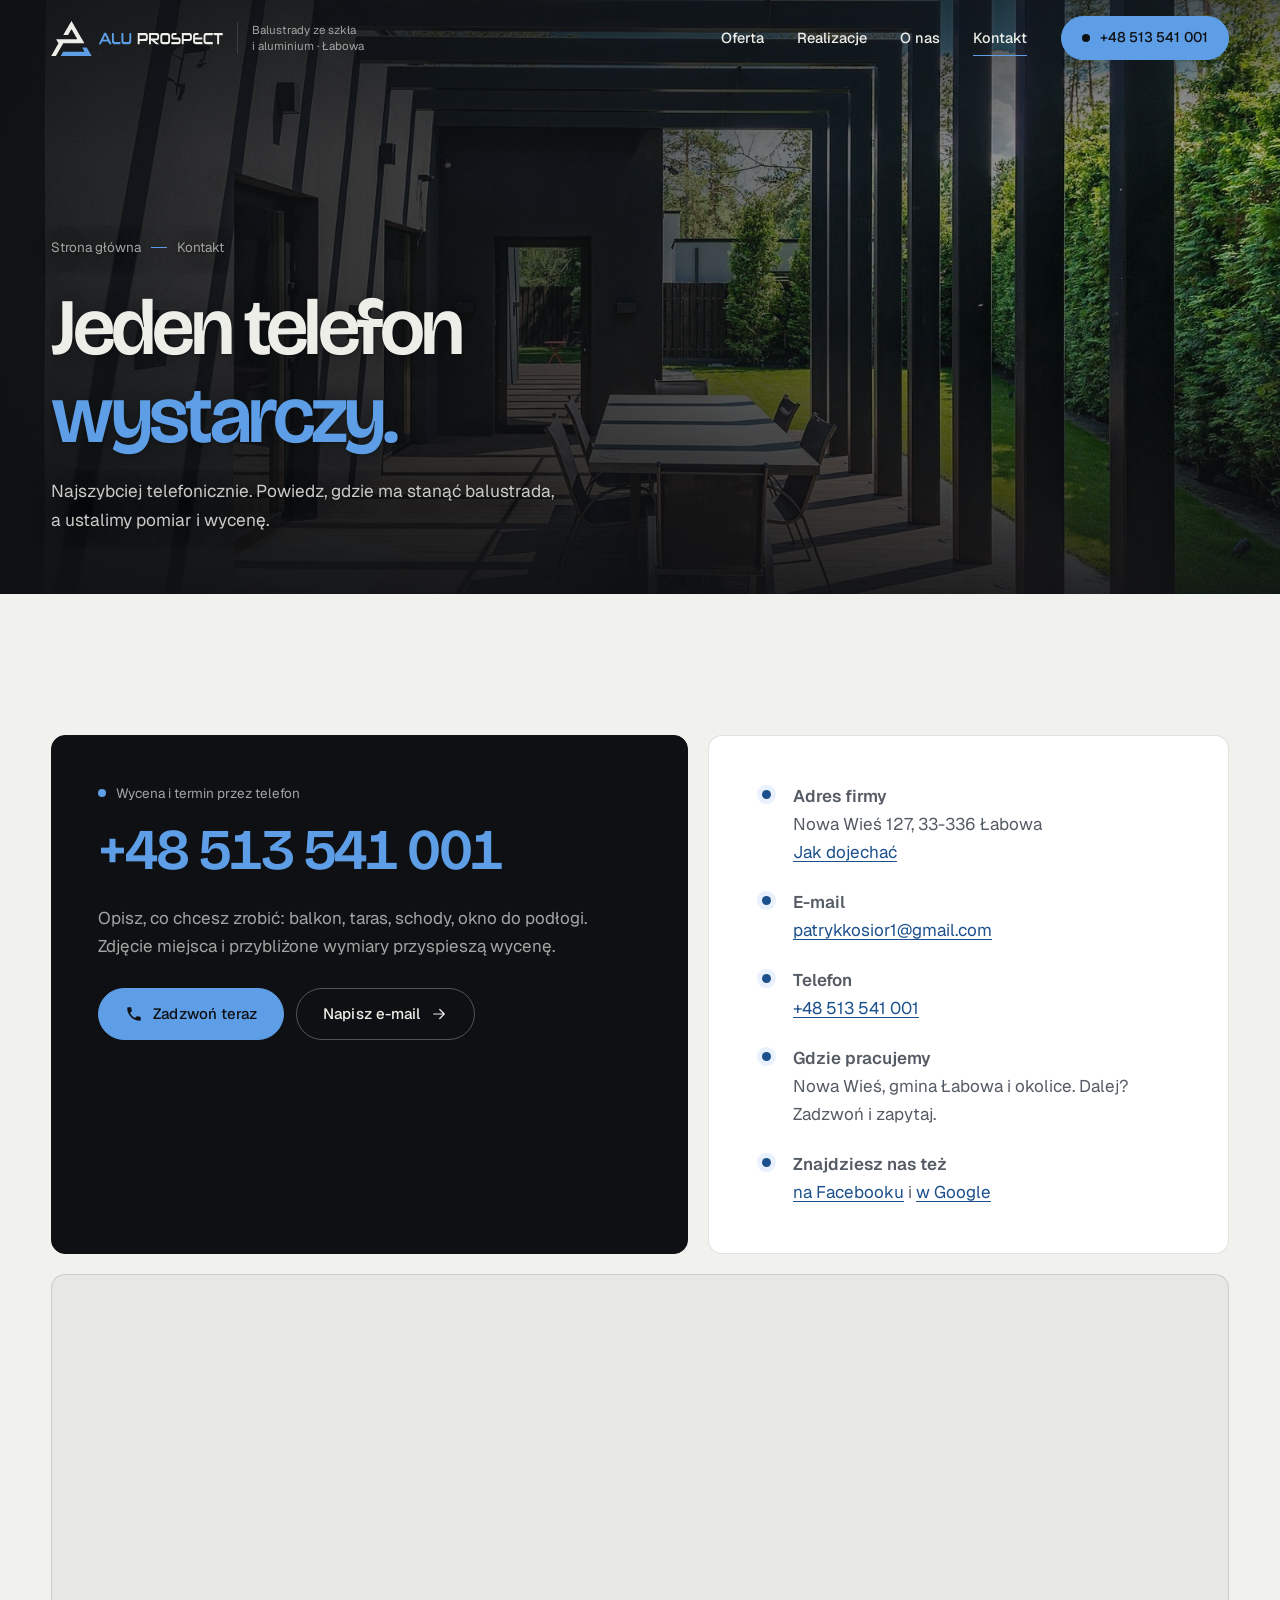
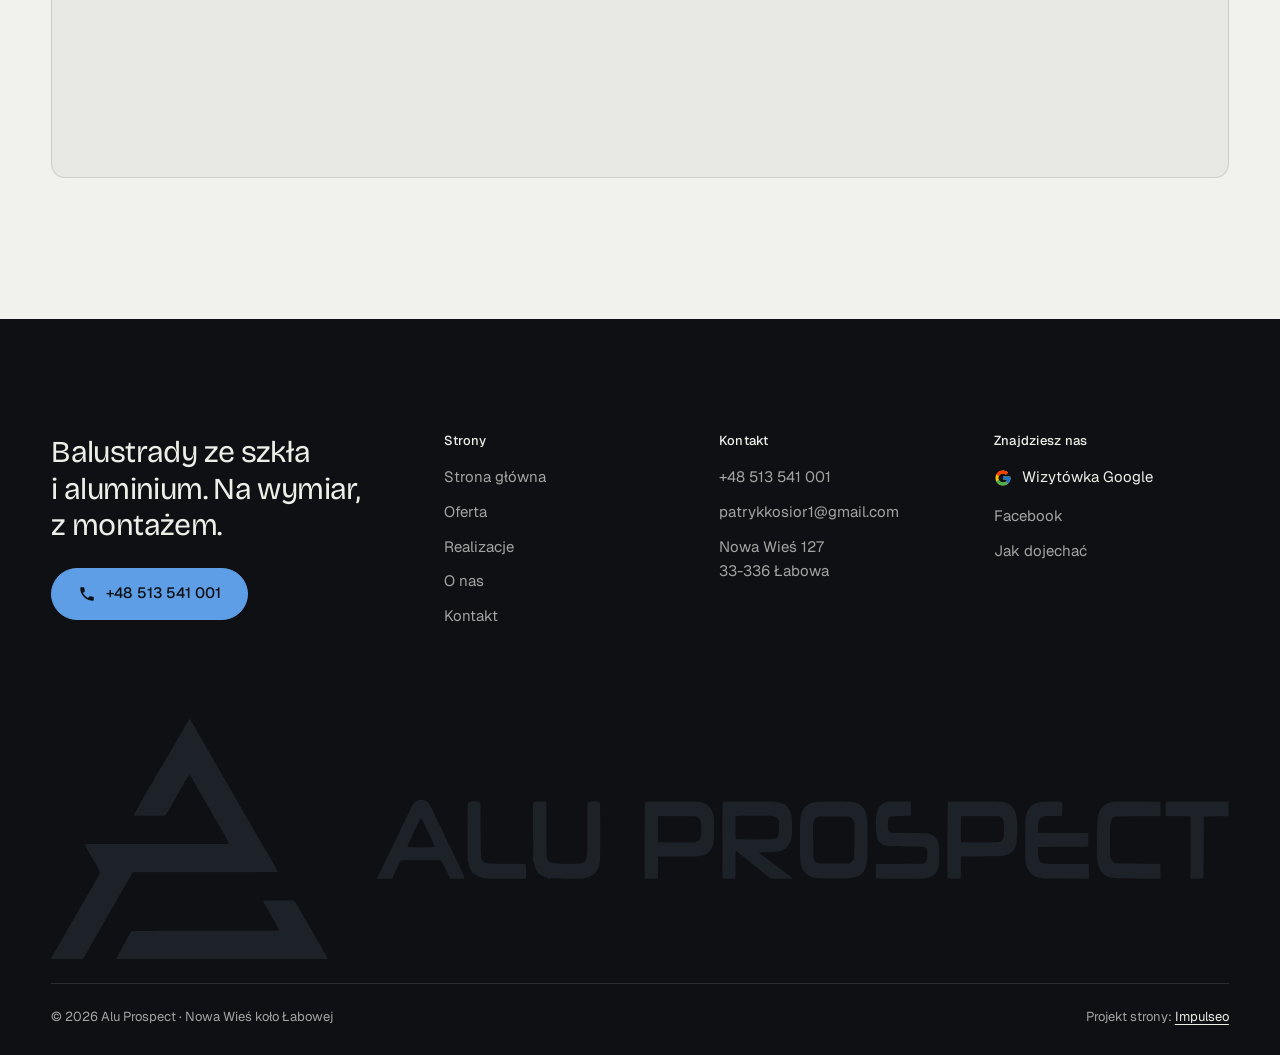
==== commit 40cbfb8e: "[claude-edit][cmt:02fdbab5-f85a-4ebb-a6ff-ccc5934cb8da] nowy projekt strony na wzór ElMac: grafit + " ====
--- a/kontakt.html
+++ b/kontakt.html
@@ -3,118 +3,133 @@
 <head>
 <meta charset="UTF-8">
 <meta name="viewport" content="width=device-width, initial-scale=1.0">
-<title>Kontakt - Alu Prospect</title>
-<meta name="description" content="Kontakt Alu Prospect - Nowa Wieś 127, 33-336 Łabowa">
-<link rel="canonical" href="https://kris20032.github.io/balustrady-alu-prospect/kontakt.html">
+<title>Kontakt - Alu Prospect, Nowa Wieś 127, Łabowa</title>
+<meta name="description" content="Kontakt z Alu Prospect: tel. +48 513 541 001, patrykkosior1@gmail.com, Nowa Wieś 127, 33-336 Łabowa. Balustrady szklane i aluminiowe na wymiar.">
+<link rel="canonical" href="https://impulseo-pl.github.io/balustrady-alu-prospect/kontakt.html">
 <meta name="robots" content="noindex, nofollow">
+<meta name="theme-color" content="#0E1013">
 <meta property="og:type" content="website">
 <meta property="og:locale" content="pl_PL">
 <meta property="og:site_name" content="Alu Prospect">
-<meta property="og:title" content="Kontakt - Alu Prospect">
-<meta property="og:description" content="Kontakt Alu Prospect - Nowa Wieś 127, 33-336 Łabowa">
-<meta property="og:url" content="https://kris20032.github.io/balustrady-alu-prospect/kontakt.html">
-<meta property="og:image" content="https://kris20032.github.io/balustrady-alu-prospect/img/og.jpg">
+<meta property="og:title" content="Kontakt - Alu Prospect, Nowa Wieś 127, Łabowa">
+<meta property="og:description" content="Kontakt z Alu Prospect: tel. +48 513 541 001, patrykkosior1@gmail.com, Nowa Wieś 127, 33-336 Łabowa. Balustrady szklane i aluminiowe na wymiar.">
+<meta property="og:url" content="https://impulseo-pl.github.io/balustrady-alu-prospect/kontakt.html">
+<meta property="og:image" content="https://impulseo-pl.github.io/balustrady-alu-prospect/img/og.jpg">
 <meta property="og:image:width" content="1200">
 <meta property="og:image:height" content="630">
 <meta name="twitter:card" content="summary_large_image">
+<script>(function(){var d=document.documentElement;d.classList.add('js');try{if(!window.matchMedia('(prefers-reduced-motion: reduce)').matches)d.classList.add('anim');}catch(e){}setTimeout(function(){if(!d.classList.contains('anim-ok'))d.classList.remove('anim');},3500);})();</script>
+
+<link rel="preload" as="image" href="img/g7.jpg" fetchpriority="high">
 <link rel="preconnect" href="https://fonts.googleapis.com">
 <link rel="preconnect" href="https://fonts.gstatic.com" crossorigin>
-<link href="https://fonts.googleapis.com/css2?family=Space+Grotesk:wght@500;600;700&family=DM+Sans:opsz,wght@9..40,400;9..40,500;9..40,600&display=swap" rel="stylesheet">
-<link rel="stylesheet" href="assets/styles.css?v=87322230">
+<link href="https://fonts.googleapis.com/css2?family=Bricolage+Grotesque:opsz,wght@12..96,400..700&family=Geist:wght@400..600&display=swap" rel="stylesheet">
+<link rel="stylesheet" href="assets/styles.css?v=20261110">
+<script src="assets/lenis.min.js?v=1.1.20" defer></script>
+<script src="assets/main.js?v=20261110" defer></script>
 </head>
 <body>
-
-<header class="nav">
-  <div class="wrap nav-inner">
-    <a class="brand brand-has-logo" href="index.html"><img class="brand-logo" src="img/logo.jpg" alt="Alu Prospect" width="960" height="709" decoding="async"></a>
-    <nav class="nav-links">
-      <a href="oferta.html">Oferta</a>
-      <a href="realizacje.html">Realizacje</a>
-      <a href="o-nas.html">O nas</a>
-      <a href="kontakt.html" class="active" aria-current="page">Kontakt</a>
-      <a href="tel:+48513541001" class="btn btn-accent">Zadzwoń +48 513 541 001</a>
-    </nav>
-    <button class="nav-toggle" aria-label="Menu"><span></span><span></span><span></span></button>
-  </div>
+<a class="skip" href="#tresc">Przejdź do treści</a>
+<header class="site-head">
+<div class="head-in">
+  <a class="brand" href="index.html" aria-label="Alu Prospect - strona główna">
+    <span class="znak"><svg class="wm nav-logo" viewBox="0 0 7963 1626" role="img" aria-label="Alu Prospect"><path pathLength="1" style="--i:0" transform="translate(-527,-2) translate(0,1725) scale(0.1,-0.1)" d="M14622 17218 c-5 -7 -45 -74 -89 -148 -83 -142 -267 -456 -322 -550 -17 -30 -36 -62 -41 -70 -5 -8 -45 -76 -88 -150 -134 -230 -142 -245 -152 -260 -22 -35 -220 -373 -220 -375 0 -2 -48 -84 -106 -182 -58 -98 -117 -198 -131 -223 -14 -25 -69 -119 -122 -210 -54 -91 -146 -248 -206 -350 -60 -102 -116 -198 -124 -213 -9 -16 -20 -36 -26 -45 -5 -10 -55 -94 -109 -187 -55 -94 -106 -181 -115 -195 -9 -14 -21 -34 -27 -46 -6 -11 -83 -142 -171 -290 -88 -148 -207 -350 -265 -449 -58 -99 -115 -196 -127 -215 -11 -19 -24 -42 -28 -50 -4 -8 -48 -85 -98 -170 -117 -199 -236 -403 -268 -460 -35 -63 -145 -252 -157 -270 -6 -8 -13 -22 -17 -30 -4 -8 -26 -48 -50 -88 -24 -40 -43 -74 -43 -76 0 -3 -19 -37 -43 -78 -24 -40 -55 -93 -69 -118 -14 -25 -65 -115 -113 -200 -110 -193 -109 -192 -182 -325 -181 -331 -255 -476 -249 -491 5 -12 170 -14 1060 -14 l1054 0 28 29 c34 37 233 347 253 396 2 6 21 37 41 70 44 71 181 311 235 410 21 39 49 87 62 107 13 21 23 40 23 42 0 2 19 37 43 78 24 40 46 80 50 88 4 8 15 29 25 45 10 17 36 62 57 100 70 129 267 477 285 505 6 8 13 22 17 30 4 8 33 59 65 113 32 55 58 100 58 102 0 26 385 631 406 639 18 7 45 -22 111 -124 31 -47 69 -104 84 -128 16 -24 29 -45 29 -47 0 -2 27 -49 60 -104 33 -56 60 -103 60 -105 0 -4 112 -199 130 -226 6 -8 13 -22 17 -30 4 -8 40 -75 80 -149 40 -74 73 -135 73 -137 0 -1 19 -35 43 -76 24 -40 47 -80 51 -88 4 -8 12 -24 19 -35 19 -32 103 -176 127 -220 25 -44 137 -239 240 -415 37 -63 78 -133 90 -155 12 -22 46 -80 75 -130 29 -49 63 -108 75 -130 12 -22 64 -112 115 -200 159 -275 287 -498 310 -540 13 -22 50 -86 84 -143 34 -57 61 -106 61 -108 0 -3 100 -172 223 -377 123 -205 226 -379 230 -387 4 -8 15 -28 25 -45 78 -128 201 -399 223 -494 12 -49 12 -54 -6 -67 -16 -12 -734 -14 -4852 -14 -4315 0 -4834 -2 -4839 -15 -10 -25 130 -323 223 -476 22 -35 42 -71 46 -79 4 -8 16 -28 27 -45 11 -16 24 -39 29 -50 5 -11 21 -37 35 -58 14 -21 35 -55 46 -75 11 -20 28 -49 38 -64 35 -55 329 -544 336 -558 3 -8 22 -42 41 -75 109 -187 178 -360 179 -450 1 -57 -3 -66 -67 -174 -37 -62 -67 -115 -67 -116 0 -2 -19 -36 -43 -77 -24 -40 -55 -93 -69 -118 -14 -25 -78 -137 -143 -250 -65 -113 -129 -225 -143 -250 -14 -25 -44 -78 -68 -117 -24 -40 -44 -75 -44 -77 0 -2 -21 -40 -46 -83 -51 -86 -425 -737 -456 -793 -10 -19 -23 -42 -28 -50 -16 -27 -143 -244 -155 -265 -13 -24 -132 -233 -159 -278 -10 -18 -29 -52 -43 -77 -13 -25 -28 -52 -33 -60 -26 -40 -130 -221 -130 -224 0 -2 -26 -48 -58 -103 -32 -54 -62 -105 -66 -113 -4 -8 -12 -24 -19 -35 -19 -32 -102 -176 -127 -220 -51 -91 -255 -443 -277 -477 -12 -21 -23 -40 -23 -42 0 -3 -25 -46 -56 -97 -30 -50 -120 -205 -199 -344 -79 -140 -162 -283 -185 -319 -22 -37 -40 -68 -40 -71 0 -2 -70 -122 -156 -265 -85 -144 -169 -287 -186 -318 -18 -31 -45 -79 -60 -107 -55 -94 -139 -277 -141 -303 l-2 -27 1058 -3 c674 -2 1064 1 1075 7 16 8 130 190 209 331 11 19 65 114 120 210 55 96 109 191 120 210 11 19 57 100 101 180 45 80 86 152 92 160 6 8 13 22 17 30 4 8 26 48 50 88 24 41 43 75 43 77 0 2 41 71 90 155 50 84 90 153 90 155 0 2 27 49 60 105 33 56 60 103 60 105 0 2 28 50 61 107 34 56 81 137 104 178 23 41 86 152 140 245 54 94 112 195 128 225 17 30 40 71 52 90 12 19 36 60 52 90 17 30 78 136 135 235 57 99 107 187 111 195 4 8 15 29 26 45 10 17 54 93 98 170 43 77 122 214 175 305 53 91 106 183 118 205 12 22 39 69 60 105 21 36 47 81 58 101 36 65 115 203 177 309 34 58 65 112 69 120 4 8 12 24 19 35 19 32 102 176 127 220 12 22 74 128 136 237 62 108 125 218 140 245 15 26 77 134 137 238 61 105 118 204 127 220 9 17 31 56 49 87 18 31 38 61 44 67 9 7 1588 10 4897 12 2687 1 4891 4 4897 6 7 3 13 12 13 20 0 13 -103 220 -149 298 -10 17 -34 59 -53 95 -20 36 -53 94 -73 130 -21 36 -49 85 -63 110 -13 25 -46 81 -72 125 -26 44 -57 97 -69 118 -31 55 -420 718 -480 818 -11 19 -24 40 -28 48 -3 8 -54 94 -111 190 -58 97 -137 232 -177 301 -191 331 -226 391 -272 475 -74 133 -91 164 -133 235 -21 36 -48 83 -60 105 -27 48 -144 249 -252 433 -43 73 -78 135 -78 137 0 1 -54 94 -120 205 -66 111 -120 204 -120 205 0 2 -40 72 -90 155 -49 83 -90 153 -90 156 0 2 -11 21 -23 42 -41 64 -251 429 -370 642 -38 69 -73 130 -77 135 -4 6 -19 32 -34 58 -40 72 -257 450 -266 462 -4 6 -18 30 -32 55 -21 39 -152 266 -178 310 -9 15 -78 133 -206 355 -38 66 -74 129 -81 140 -7 11 -15 27 -19 35 -10 19 -91 160 -104 180 -6 8 -13 22 -17 30 -4 8 -40 71 -80 139 -40 67 -73 125 -73 126 0 2 -40 72 -90 156 -49 83 -90 153 -90 154 0 2 -27 49 -60 105 -33 56 -60 103 -60 106 0 2 -28 52 -63 111 -35 60 -101 173 -148 253 -46 79 -88 152 -94 161 -5 9 -23 40 -38 68 -26 49 -95 167 -117 201 -6 8 -13 22 -17 30 -4 8 -33 59 -65 113 -32 53 -58 100 -58 102 0 3 -11 22 -23 43 -13 20 -77 129 -142 242 -65 113 -126 219 -136 235 -10 17 -34 62 -55 100 -20 39 -40 75 -44 80 -4 6 -24 42 -45 80 -35 65 -65 120 -121 220 -13 22 -31 56 -42 75 -206 369 -384 650 -413 650 -3 0 -11 -6 -17 -12z"/><path class="b" pathLength="1" style="--i:1" transform="translate(-527,-2) translate(0,1725) scale(0.1,-0.1)" d="M20140 4950 c-272 -3 -496 -7 -498 -8 -2 -1 0 -7 4 -13 3 -6 0 -15 -7 -20 -19 -11 11 -98 51 -148 15 -20 31 -47 35 -61 4 -14 20 -45 35 -70 15 -25 41 -70 57 -100 17 -30 43 -77 58 -105 16 -27 36 -66 46 -85 9 -19 27 -44 38 -54 12 -11 21 -24 21 -30 0 -6 11 -31 24 -56 55 -107 100 -186 113 -201 7 -9 34 -54 58 -100 49 -93 86 -158 115 -204 10 -16 28 -48 40 -70 12 -22 35 -59 51 -83 16 -24 29 -47 29 -51 0 -5 9 -20 21 -35 33 -41 66 -102 118 -216 9 -19 28 -51 43 -70 28 -36 86 -177 90 -220 2 -18 -2 -25 -14 -25 -9 0 -20 -4 -24 -8 -4 -4 -962 -7 -2128 -7 -2806 0 -7725 -10 -7754 -16 -14 -3 -22 -11 -20 -21 2 -9 -3 -18 -11 -21 -10 -3 -12 0 -7 13 17 46 -41 -16 -69 -73 -16 -33 -38 -69 -47 -79 -10 -10 -25 -37 -34 -58 -15 -38 -61 -118 -110 -195 -12 -19 -52 -93 -89 -165 -37 -71 -75 -141 -85 -155 -27 -38 -100 -179 -100 -193 0 -7 -11 -24 -24 -38 -32 -35 -76 -105 -76 -123 0 -7 -7 -19 -15 -26 -8 -7 -15 -21 -15 -31 0 -10 -6 -22 -13 -26 -7 -4 -24 -30 -38 -58 -99 -199 -114 -227 -153 -286 -17 -24 -46 -75 -66 -114 -20 -38 -55 -99 -78 -135 -24 -36 -41 -74 -40 -85 7 -47 -55 -46 1870 -45 3856 0 12414 12 12428 16 13 4 13 6 0 14 -13 8 -12 10 3 10 21 0 22 19 2 47 -9 13 -29 48 -45 80 -17 32 -41 76 -54 98 -14 22 -37 63 -51 90 -15 28 -33 57 -41 65 -7 9 -19 29 -26 45 -7 17 -36 70 -63 118 -63 112 -63 111 -107 177 -20 30 -46 77 -57 104 -12 26 -31 60 -42 75 -11 14 -27 40 -35 56 -8 17 -23 44 -33 60 -29 44 -43 68 -67 111 -12 22 -38 64 -58 94 -20 30 -36 61 -36 69 0 8 -11 29 -25 47 -14 18 -25 35 -25 38 0 3 -34 60 -75 126 -42 66 -85 139 -95 163 -11 23 -35 69 -55 102 -19 33 -46 80 -60 105 -14 25 -34 59 -45 75 -11 17 -23 37 -27 45 -3 8 -18 33 -32 55 -51 79 -171 288 -184 320 -4 11 -18 33 -31 50 -12 16 -42 66 -65 110 -24 44 -58 103 -76 130 -44 67 -111 184 -125 215 -6 14 -21 43 -35 65 -13 22 -34 59 -46 83 -13 23 -27 42 -31 42 -4 0 -8 6 -8 13 0 7 -16 37 -36 67 -20 30 -43 68 -51 85 -9 16 -22 34 -29 38 -7 4 -20 30 -28 58 -9 28 -27 64 -41 80 -14 17 -25 35 -25 40 0 5 -17 35 -39 67 -21 31 -55 89 -76 127 -108 198 -140 247 -181 275 l-38 25 -520 0 c-287 0 -744 -2 -1016 -5z"/><path class="b" pathLength="1" style="--i:2" transform="translate(2203,546.0) scale(2.0) translate(0,-135) translate(0,402) scale(0.1,-0.1)" d="M1387 2648 c-98 -31 -159 -101 -248 -288 -17 -36 -53 -112 -81 -170 -27 -58 -58 -123 -68 -145 -26 -59 -59 -125 -80 -164 -11 -19 -24 -46 -30 -60 -6 -15 -28 -60 -50 -101 -22 -41 -40 -81 -40 -90 0 -8 -25 -62 -54 -120 -96 -189 -153 -304 -171 -350 -10 -25 -24 -49 -30 -55 -12 -10 -25 -38 -61 -125 -10 -25 -23 -52 -28 -60 -6 -8 -20 -33 -30 -55 -10 -22 -23 -49 -28 -59 -6 -10 -21 -49 -35 -85 -13 -36 -32 -77 -41 -91 -21 -34 -212 -418 -212 -428 0 -4 -13 -29 -30 -55 -16 -26 -30 -56 -30 -67 0 -10 -9 -22 -20 -25 -13 -4 -20 -15 -20 -31 l0 -24 265 0 c256 0 265 1 265 19 0 11 4 23 10 26 6 3 10 18 10 33 0 15 21 63 46 107 45 78 157 307 184 373 26 65 -11 62 708 62 544 0 657 -2 680 -14 24 -13 97 -144 176 -316 9 -19 20 -42 25 -50 6 -8 19 -35 31 -60 11 -25 27 -56 34 -70 8 -14 20 -44 27 -67 l12 -43 244 0 243 0 0 47 c0 42 -65 196 -120 283 -9 15 -109 226 -137 290 -8 19 -19 42 -24 50 -5 8 -12 22 -15 30 -9 23 -72 150 -100 200 -14 25 -41 82 -59 128 -19 45 -45 96 -58 112 -14 16 -28 44 -32 62 -6 28 -109 251 -162 353 -34 63 -53 104 -108 223 -31 67 -69 144 -85 169 -17 26 -30 56 -30 67 0 12 -14 41 -30 65 -17 24 -30 50 -30 56 0 7 -13 40 -30 73 -16 34 -30 65 -30 70 0 5 -7 15 -15 22 -8 7 -15 18 -15 25 0 31 -127 235 -165 265 -99 79 -204 98 -328 58z m164 -693 c17 -33 34 -67 38 -75 5 -8 30 -60 56 -115 62 -131 69 -144 88 -180 9 -16 28 -57 43 -90 45 -104 84 -188 116 -249 17 -33 35 -76 39 -95 4 -20 10 -46 14 -57 10 -32 -15 -34 -410 -35 -371 -1 -495 5 -495 26 0 27 41 126 89 215 28 52 54 102 57 110 56 144 123 290 173 380 5 8 17 33 27 55 10 22 24 47 30 55 9 13 20 46 39 117 15 55 50 33 96 -62z"/><path class="b" pathLength="1" style="--i:3" transform="translate(2203,546.0) scale(2.0) translate(0,-135) translate(0,402) scale(0.1,-0.1)" d="M3196 2610 c-34 -6 -64 -16 -71 -26 -6 -10 -17 -14 -23 -10 -30 18 -32 -43 -32 -982 0 -774 3 -957 14 -998 7 -27 24 -91 36 -142 12 -51 33 -112 46 -135 13 -23 35 -63 49 -89 29 -55 58 -78 100 -78 22 -1 35 -9 50 -32 11 -17 27 -35 35 -39 23 -11 121 -38 161 -44 21 -3 42 -12 49 -20 11 -13 110 -15 726 -15 l714 0 0 220 c0 230 -5 264 -44 276 -12 4 -289 8 -616 9 -631 3 -673 6 -740 50 -65 43 -108 91 -114 126 -15 92 -23 472 -25 1136 -1 708 -3 781 -22 751 -7 -10 -10 -8 -15 9 -3 12 -13 24 -22 28 -29 11 -196 14 -256 5z"/><path class="b" pathLength="1" style="--i:4" transform="translate(2203,546.0) scale(2.0) translate(0,-135) translate(0,402) scale(0.1,-0.1)" d="M7255 2614 c-78 -6 -102 -13 -84 -25 11 -8 8 -9 -10 -7 -20 2 -26 -3 -33 -27 -5 -16 -8 -408 -8 -870 1 -723 -1 -850 -14 -910 -9 -38 -16 -80 -16 -91 0 -12 -17 -43 -38 -68 -87 -105 -148 -116 -657 -110 -444 5 -494 10 -545 59 -19 18 -49 46 -66 62 l-32 29 -8 190 c-5 104 -9 540 -9 969 0 508 -3 783 -10 787 -5 4 -95 8 -200 8 -204 0 -214 -2 -215 -37 0 -5 -4 -2 -9 6 -20 32 -23 -111 -19 -1030 l5 -954 25 -70 c14 -38 29 -90 33 -115 4 -25 13 -55 21 -67 8 -12 14 -28 14 -35 1 -7 14 -29 30 -48 17 -19 30 -39 30 -45 1 -13 36 -55 47 -55 5 0 33 -16 62 -35 62 -41 131 -71 183 -80 21 -3 45 -13 54 -23 16 -16 67 -17 615 -20 585 -3 599 -2 636 18 21 11 54 20 73 20 35 0 103 29 158 69 17 11 34 21 39 21 30 0 84 56 129 136 64 115 86 184 114 359 19 118 9 1950 -10 1950 -8 0 -15 4 -15 8 0 27 -132 42 -270 31z"/><path pathLength="1" style="--i:5" transform="translate(2203,546.0) scale(2.0) translate(0,-135) translate(0,402) scale(0.1,-0.1)" d="M9067 2603 c-9 -8 -9 -2565 -1 -2587 5 -14 34 -16 219 -16 212 0 213 0 219 23 3 12 6 181 6 375 l0 352 633 0 c759 1 848 9 1006 89 119 61 196 177 238 356 27 120 27 810 0 930 -64 278 -195 412 -453 465 -92 19 -139 20 -978 20 -486 0 -886 -3 -889 -7z m1763 -517 c109 -58 139 -147 140 -413 0 -287 -28 -372 -141 -422 -45 -20 -66 -21 -670 -21 -343 0 -630 0 -636 0 -14 0 -20 860 -6 874 4 4 293 6 643 4 597 -3 637 -4 670 -22z"/><path pathLength="1" style="--i:6" transform="translate(2203,546.0) scale(2.0) translate(0,-135) translate(0,402) scale(0.1,-0.1)" d="M11697 2603 c-9 -8 -9 -2550 -1 -2581 6 -22 7 -22 214 -22 180 0 209 2 214 16 3 9 6 218 6 464 0 474 1 479 46 444 13 -11 90 -73 171 -139 277 -226 328 -267 468 -380 77 -62 196 -159 265 -215 69 -56 146 -117 173 -137 26 -19 47 -39 47 -44 0 -5 158 -9 375 -9 206 0 375 4 375 8 0 18 -29 44 -135 121 -60 45 -124 92 -141 105 -17 14 -215 163 -440 332 -225 169 -410 311 -412 315 -2 5 2 9 10 9 236 -4 555 11 643 30 263 58 390 188 446 455 25 122 28 623 3 743 -60 299 -194 429 -494 477 -99 16 -1818 24 -1833 8z m1689 -488 c108 -19 142 -40 180 -107 l29 -53 0 -225 c0 -223 0 -225 -26 -275 -38 -73 -86 -101 -189 -114 -125 -16 -1222 -15 -1238 1 -9 9 -12 109 -12 390 0 348 1 378 18 387 31 18 1131 14 1238 -4z"/><path pathLength="1" style="--i:7" transform="translate(2203,546.0) scale(2.0) translate(0,-135) translate(0,402) scale(0.1,-0.1)" d="M14800 2591 c-242 -58 -370 -169 -436 -379 -48 -151 -54 -261 -54 -916 0 -639 0 -647 41 -836 44 -202 190 -361 379 -410 150 -40 225 -44 725 -44 501 -1 497 -1 695 41 188 40 329 168 386 352 51 164 54 215 54 908 0 358 -3 666 -6 685 -36 224 -69 319 -143 411 -71 87 -159 141 -296 179 -114 32 -1219 39 -1345 9z m1206 -508 c54 -29 87 -69 116 -140 l23 -58 0 -570 c0 -517 -2 -575 -18 -625 -25 -80 -59 -124 -114 -151 l-48 -24 -485 -3 c-563 -4 -581 -2 -646 63 -79 80 -79 77 -79 740 0 625 -1 610 55 698 28 45 69 72 133 88 18 4 255 7 527 6 490 -2 495 -2 536 -24z"/><path pathLength="1" style="--i:8" transform="translate(2203,546.0) scale(2.0) translate(0,-135) translate(0,402) scale(0.1,-0.1)" d="M17233 2590 c-276 -81 -378 -324 -360 -855 14 -386 83 -529 297 -607 87 -32 206 -38 744 -38 346 0 544 -4 569 -11 104 -28 139 -112 132 -315 -5 -178 -30 -225 -132 -253 -20 -6 -357 -10 -815 -10 -429 -1 -784 -4 -789 -7 -10 -6 -13 -453 -3 -478 9 -24 1573 -24 1679 0 298 68 394 157 446 412 26 124 23 646 -4 742 -46 168 -118 263 -242 321 -110 51 -121 52 -760 58 l-600 6 -36 23 c-60 37 -79 95 -79 245 0 89 5 140 17 178 35 113 34 113 433 119 l325 5 3 243 2 242 -382 -1 c-340 0 -390 -3 -445 -19z"/><path pathLength="1" style="--i:9" transform="translate(2203,546.0) scale(2.0) translate(0,-135) translate(0,402) scale(0.1,-0.1)" d="M19307 2603 c-9 -8 -9 -2550 -1 -2581 6 -22 7 -22 219 -22 l213 0 6 31 c3 17 6 186 6 374 l0 343 678 5 c691 5 749 8 867 47 151 49 259 153 307 298 70 211 74 853 8 1092 -52 186 -157 311 -310 367 -143 53 -144 53 -1098 53 -489 0 -892 -3 -895 -7z m1769 -520 c103 -55 125 -119 132 -383 5 -237 -10 -336 -62 -396 -61 -71 -38 -68 -753 -71 l-643 -3 0 433 c0 239 3 437 7 441 4 4 293 6 643 4 633 -3 635 -3 676 -25z"/><path pathLength="1" style="--i:10" transform="translate(2203,546.0) scale(2.0) translate(0,-135) translate(0,402) scale(0.1,-0.1)" d="M22410 2590 c-279 -60 -406 -199 -466 -510 -14 -71 -17 -180 -21 -668 -6 -797 4 -915 97 -1106 65 -133 195 -229 352 -261 40 -8 98 -20 128 -27 40 -9 257 -13 811 -15 l757 -3 6 22 c10 38 7 466 -3 473 -6 3 -313 6 -683 6 -892 0 -905 1 -973 101 -38 55 -59 201 -53 373 l3 100 840 3 c461 1 843 6 848 11 9 9 12 436 2 451 -4 7 -297 10 -841 9 -458 0 -838 3 -844 6 -28 17 -4 367 30 435 58 115 114 130 463 130 164 0 286 4 297 10 17 9 18 27 19 227 0 120 -2 226 -5 236 -8 26 -637 24 -764 -3z"/><path pathLength="1" style="--i:11" transform="translate(2203,546.0) scale(2.0) translate(0,-135) translate(0,402) scale(0.1,-0.1)" d="M24840 2589 c-264 -56 -396 -193 -455 -474 -44 -205 -49 -1363 -7 -1575 57 -287 188 -443 417 -494 207 -46 216 -46 972 -46 l721 0 6 23 c3 12 6 124 6 248 0 198 -2 228 -16 233 -9 3 -338 6 -732 6 -394 1 -737 5 -761 9 -91 18 -157 93 -182 206 -15 73 -23 734 -11 980 13 264 34 319 136 373 l51 27 735 3 c404 1 745 4 758 7 l22 5 -2 243 -3 242 -780 2 c-744 2 -784 1 -875 -18z"/><path pathLength="1" style="--i:12" transform="translate(2203,546.0) scale(2.0) translate(0,-135) translate(0,402) scale(0.1,-0.1)" d="M26677 2603 c-13 -12 -8 -468 5 -481 9 -9 116 -12 420 -12 l408 0 0 -1032 c0 -568 3 -1043 6 -1055 6 -23 7 -23 220 -23 118 0 215 1 216 3 2 1 5 474 8 1052 l5 1050 418 3 417 2 0 250 0 250 -1058 0 c-582 0 -1062 -3 -1065 -7z"/></svg></span>
+    <span class="brand-sub">Balustrady ze szkła<br>i aluminium · Łabowa</span>
+  </a>
+  <nav class="nav-links" aria-label="Menu główne">
+    <a class="nl" href="oferta.html">Oferta</a><a class="nl" href="realizacje.html">Realizacje</a><a class="nl" href="o-nas.html">O&nbsp;nas</a><a class="nl" href="kontakt.html" aria-current="page">Kontakt</a>
+    <a class="btn btn-copper nav-cta" href="tel:+48513541001"><span class="live" aria-hidden="true"></span>+48 513 541 001</a>
+  </nav>
+  <button class="burger" type="button" aria-label="Otwórz menu" aria-expanded="false" aria-controls="mnav"><span></span><span></span></button>
+</div>
 </header>
 
-<main>
+<div class="mnav" id="mnav">
+  <div class="mnav-in">
+    <a class="ml" href="index.html">Strona główna</a><a class="ml" href="oferta.html">Oferta</a><a class="ml" href="realizacje.html">Realizacje</a><a class="ml" href="o-nas.html">O&nbsp;nas</a><a class="ml" href="kontakt.html" aria-current="page">Kontakt</a>
+    <div class="mnav-foot">
+      <span>Wycena i&nbsp;termin przez telefon</span>
+      <a class="btn btn-copper" href="tel:+48513541001"><svg class="ico" width="16" height="16" viewBox="0 0 24 24" fill="none" aria-hidden="true"><path d="M6.6 10.8a15.5 15.5 0 0 0 6.6 6.6l2.2-2.2a1 1 0 0 1 1-.24 11.4 11.4 0 0 0 3.6.58 1 1 0 0 1 1 1V20a1 1 0 0 1-1 1A17 17 0 0 1 3 4a1 1 0 0 1 1-1h3.5a1 1 0 0 1 1 1c0 1.25.2 2.46.58 3.6a1 1 0 0 1-.25 1l-2.23 2.2Z" fill="currentColor"/></svg>+48 513 541 001</a>
+    </div>
+  </div>
+</div>
+<main id="tresc">
+
 <section class="pagehead">
-  <img src="img/g10.jpg" alt="Alu Prospect - Zapytaj o wycenę" width="1600" height="1068" decoding="async">
-  <div class="wrap">
-    <span class="eyebrow">Kontakt</span>
-    <h1>Zapytaj o wycenę</h1>
-    <p>Odpowiemy na pytania i przygotujemy wycenę.</p>
+  <div class="pagehead-media"><img src="img/g7.jpg" alt="Aluminiowa pergola nad tarasem przy domu" width="1600" height="1068" decoding="async" fetchpriority="high"></div>
+  <div class="ph-in">
+    <p class="crumb up" style="--d:0"><a href="index.html">Strona główna</a><span class="sl" aria-hidden="true"></span>Kontakt</p>
+    <h1><span class="ln"><span class="ln-i" style="--k:0">Jeden telefon</span></span><span class="ln"><span class="ln-i" style="--k:1"><em>wystarczy.</em></span></span></h1>
+    <p class="ph-lead up" style="--d:300">Najszybciej telefonicznie. Powiedz, gdzie ma stanąć balustrada, a&nbsp;ustalimy pomiar i&nbsp;wycenę.</p>
   </div>
 </section>
-<section>
-  <div class="wrap contact-grid">
-    <div class="reveal">
-      <span class="eyebrow">Dane kontaktowe</span>
-      <h2 style="margin:var(--space-4) 0 var(--space-6)">Alu Prospect</h2>
-      <div class="info-list">
-        <div class="info-row"><div class="ic"><svg class="ico-tel" width="16" height="16" viewBox="0 0 24 24" fill="none" aria-hidden="true"><path d="M6.6 10.8a15.5 15.5 0 0 0 6.6 6.6l2.2-2.2a1 1 0 0 1 1-.24 11.4 11.4 0 0 0 3.6.58 1 1 0 0 1 1 1V20a1 1 0 0 1-1 1A17 17 0 0 1 3 4a1 1 0 0 1 1-1h3.5a1 1 0 0 1 1 1c0 1.25.2 2.46.58 3.6a1 1 0 0 1-.25 1l-2.23 2.2Z" fill="currentColor"/></svg></div><div><div class="lbl">Telefon</div><a class="val" href="tel:+48513541001">+48 513 541 001</a></div></div>
-        <div class="info-row"><div class="ic"><svg class="ico-mail" width="16" height="16" viewBox="0 0 24 24" fill="none" aria-hidden="true"><rect x="3.2" y="5.5" width="17.6" height="13" rx="1.6" stroke="currentColor" stroke-width="1.6"/><path d="M4 7l8 6 8-6" stroke="currentColor" stroke-width="1.6" stroke-linecap="round" stroke-linejoin="round"/></svg></div><div><div class="lbl">E-mail</div><a class="val" href="mailto:patrykkosior1@gmail.com">patrykkosior1@gmail.com</a></div></div>
-        <div class="info-row"><div class="ic"><svg class="ico-pin" width="16" height="16" viewBox="0 0 24 24" fill="none" aria-hidden="true"><path d="M12 21s7-6.1 7-11.5A7 7 0 0 0 5 9.5C5 14.9 12 21 12 21Z" stroke="currentColor" stroke-width="1.6" fill="none"/><circle cx="12" cy="9.5" r="2.4" fill="currentColor"/></svg></div><div><div class="lbl">Adres</div><div class="val">Nowa Wieś 127, 33-336 Łabowa</div></div></div>
+
+<section class="sec">
+  <div class="wrap">
+    <div class="k-grid">
+      <div class="k-card dark rv">
+        <span class="lbl"><span class="live" aria-hidden="true"></span>Wycena i&nbsp;termin przez telefon</span>
+        <a class="k-phone" href="tel:+48513541001">+48 513 541 001</a>
+        <p>Opisz, co chcesz zrobić: balkon, taras, schody, okno do podłogi. Zdjęcie miejsca i&nbsp;przybliżone wymiary przyspieszą wycenę.</p>
+        <div class="cta-row" style="margin-top:28px">
+          <a class="btn btn-copper" href="tel:+48513541001"><svg class="ico" width="16" height="16" viewBox="0 0 24 24" fill="none" aria-hidden="true"><path d="M6.6 10.8a15.5 15.5 0 0 0 6.6 6.6l2.2-2.2a1 1 0 0 1 1-.24 11.4 11.4 0 0 0 3.6.58 1 1 0 0 1 1 1V20a1 1 0 0 1-1 1A17 17 0 0 1 3 4a1 1 0 0 1 1-1h3.5a1 1 0 0 1 1 1c0 1.25.2 2.46.58 3.6a1 1 0 0 1-.25 1l-2.23 2.2Z" fill="currentColor"/></svg>Zadzwoń teraz</a>
+          <a class="btn btn-ghost" href="mailto:patrykkosior1@gmail.com">Napisz e-mail<svg class="ico arr" width="18" height="18" viewBox="0 0 24 24" fill="none" stroke="currentColor" stroke-width="1.6" stroke-linecap="round" stroke-linejoin="round" aria-hidden="true"><path d="M5 12h14M13 6l6 6-6 6"/></svg></a>
+        </div>
+      </div>
+      <div class="k-card rv" style="--d:120">
+        <ul class="k-list">
+          <li><span class="kdot" aria-hidden="true"></span><span><b>Adres firmy</b>Nowa Wieś 127, 33-336 Łabowa<br><a class="u" href="https://www.google.com/maps/place/Balustrady+Alu+Prospect/@49.5146519,20.8815971,732m/data=!3m2!1e3!4b1!4m6!3m5!1s0x473dddcff1790ee3:0x25501e431f719c7e!8m2!3d49.5146484!4d20.884172" target="_blank" rel="noopener">Jak dojechać</a></span></li>
+          <li><span class="kdot" aria-hidden="true"></span><span><b>E-mail</b><a class="u" href="mailto:patrykkosior1@gmail.com">patrykkosior1@gmail.com</a></span></li>
+          <li><span class="kdot" aria-hidden="true"></span><span><b>Telefon</b><a class="u" href="tel:+48513541001">+48 513 541 001</a></span></li>
+          <li><span class="kdot" aria-hidden="true"></span><span><b>Gdzie pracujemy</b>Nowa Wieś, gmina Łabowa i&nbsp;okolice. Dalej? Zadzwoń i&nbsp;zapytaj.</span></li>
+          <li><span class="kdot" aria-hidden="true"></span><span><b>Znajdziesz nas też</b><a class="u" href="https://www.facebook.com/p/Alu-Prospect-61579979646697/" target="_blank" rel="noopener">na Facebooku</a> i&nbsp;<a class="u" href="https://www.google.com/maps/place/Balustrady+Alu+Prospect/@49.5146519,20.8815971,732m/data=!3m2!1e3!4b1!4m6!3m5!1s0x473dddcff1790ee3:0x25501e431f719c7e!8m2!3d49.5146484!4d20.884172" target="_blank" rel="noopener">w&nbsp;Google</a></span></li>
+        </ul>
       </div>
     </div>
-    <div class="reveal">
-      <form class="form" action="https://formsubmit.co/patrykkosior1@gmail.com" method="POST">
-        <input type="hidden" name="_subject" value="Zapytanie ze strony Alu Prospect">
-        <input type="hidden" name="_captcha" value="false">
-        <input type="hidden" name="_template" value="table">
-        <div class="fld"><label for="name">Imię / firma</label><input id="name" name="name" type="text" placeholder="np. Jan Kowalski" required></div>
-        <div class="fld"><label for="email">E-mail</label><input id="email" name="email" type="email" placeholder="adres@email.pl" required></div>
-        <div class="fld"><label for="phone">Telefon</label><input id="phone" name="phone" type="tel" placeholder="+48 ..."></div>
-        <div class="fld"><label for="msg">Czego dotyczy zapytanie?</label><textarea id="msg" name="message" placeholder="Napisz krótko, w czym możemy pomóc" required></textarea></div>
-        <button type="submit" class="btn btn-accent" style="width:100%;justify-content:center">Wyślij zapytanie <span class="arr">→</span></button>
-        <p class="note">Wiadomość trafi bezpośrednio do nas. Można też zadzwonić: +48 513 541 001.</p>
-      </form>
+    <div class="map map-lg rv">
+      <iframe title="Mapa dojazdu - Alu Prospect, Nowa Wieś koło Łabowej" src="https://maps.google.com/maps?q=49.5146484,20.884172&amp;z=10&amp;output=embed" loading="lazy" referrerpolicy="no-referrer-when-downgrade"></iframe>
     </div>
   </div>
 </section>
-<section style="padding-top:0">
-  <div class="wrap reveal">
-    <iframe class="map" title="Alu Prospect - Nowa Wieś" src="https://maps.google.com/maps?q=49.5146519%2C20.8815971&z=15&output=embed" loading="lazy" referrerpolicy="no-referrer-when-downgrade"></iframe>
-  </div>
-</section>
 </main>
-
-<footer>
+<footer class="site-foot">
   <div class="wrap">
-    <div class="foot-grid">
-      <div class="foot-brand">
-        <div class="name">Alu Prospect</div>
-        <p>Robimy balustrady ze szkła i aluminium na balkony, tarasy, schody i antresole. Każdą wykonujemy pod konkretny budynek i sami ją montujemy.</p>
+    <div class="foot-top">
+      <div>
+        <p class="foot-claim">Balustrady ze szkła i&nbsp;aluminium. Na wymiar, z&nbsp;montażem.</p>
+        <a class="btn btn-copper" href="tel:+48513541001"><svg class="ico" width="16" height="16" viewBox="0 0 24 24" fill="none" aria-hidden="true"><path d="M6.6 10.8a15.5 15.5 0 0 0 6.6 6.6l2.2-2.2a1 1 0 0 1 1-.24 11.4 11.4 0 0 0 3.6.58 1 1 0 0 1 1 1V20a1 1 0 0 1-1 1A17 17 0 0 1 3 4a1 1 0 0 1 1-1h3.5a1 1 0 0 1 1 1c0 1.25.2 2.46.58 3.6a1 1 0 0 1-.25 1l-2.23 2.2Z" fill="currentColor"/></svg>+48 513 541 001</a>
       </div>
-      <div class="foot-col">
-        <h4>Nawigacja</h4>
-        <a href="oferta.html">Oferta</a>
-        <a href="realizacje.html">Realizacje</a>
-        <a href="o-nas.html">O nas</a>
-        <a href="kontakt.html">Kontakt</a>
+      <div>
+        <h4>Strony</h4>
+        <ul><li><a href="index.html">Strona główna</a></li><li><a href="oferta.html">Oferta</a></li><li><a href="realizacje.html">Realizacje</a></li><li><a href="o-nas.html">O&nbsp;nas</a></li><li><a href="kontakt.html">Kontakt</a></li></ul>
       </div>
-      <div class="foot-col">
+      <div>
         <h4>Kontakt</h4>
-        <a href="tel:+48513541001">+48 513 541 001</a>
-        <a href="mailto:patrykkosior1@gmail.com">patrykkosior1@gmail.com</a>
-        <p>Nowa Wieś 127, 33-336 Łabowa</p>
-        <a href="https://www.google.com/maps/place/Balustrady+Alu+Prospect/@49.5146519,20.8815971,732m/data=!3m2!1e3!4b1!4m6!3m5!1s0x473dddcff1790ee3:0x25501e431f719c7e!8m2!3d49.5146484!4d20.884172" target="_blank" rel="noopener">Jak dojechać →</a>
-      <div class="foot-soc">
-        <a class="soc" href="https://www.facebook.com/p/Alu-Prospect-61579979646697/" target="_blank" rel="noopener" aria-label="Facebook - Alu Prospect"><svg viewBox="0 0 24 24" aria-hidden="true" focusable="false"><path d="M9.101 23.691v-7.98H6.627v-3.667h2.474v-1.58c0-4.085 1.848-5.978 5.858-5.978.401 0 .955.042 1.468.103a8.68 8.68 0 0 1 1.141.195v3.325a8.623 8.623 0 0 0-.653-.036 26.805 26.805 0 0 0-.733-.009c-.707 0-1.259.096-1.675.309a1.686 1.686 0 0 0-.679.622c-.258.42-.374.995-.374 1.752v1.297h3.919l-.386 2.103-.287 1.564h-3.246v8.245C19.396 23.238 24 18.179 24 12.044c0-6.627-5.373-12-12-12s-12 5.373-12 12c0 5.628 3.874 10.35 9.101 11.647Z" fill="currentColor"/></svg></a>
-        <a class="soc" href="https://www.google.com/maps/place/Balustrady+Alu+Prospect/@49.5146519,20.8815971,732m/data=!3m2!1e3!4b1!4m6!3m5!1s0x473dddcff1790ee3:0x25501e431f719c7e!8m2!3d49.5146484!4d20.884172" target="_blank" rel="noopener" aria-label="Google - Alu Prospect"><svg viewBox="0 0 24 24" aria-hidden="true" focusable="false"><path d="M12.48 10.92v3.28h7.84c-.24 1.84-.853 3.187-1.787 4.133-1.147 1.147-2.933 2.4-6.053 2.4-4.827 0-8.6-3.893-8.6-8.72s3.773-8.72 8.6-8.72c2.6 0 4.507 1.027 5.907 2.347l2.307-2.307C18.747 1.44 16.133 0 12.48 0 5.867 0 .307 5.387.307 12s5.56 12 12.173 12c3.573 0 6.267-1.173 8.373-3.36 2.16-2.16 2.84-5.213 2.84-7.667 0-.76-.053-1.467-.173-2.053H12.48z" fill="currentColor"/></svg></a>
+        <ul>
+          <li><a href="tel:+48513541001">+48 513 541 001</a></li>
+          <li><a href="mailto:patrykkosior1@gmail.com">patrykkosior1@gmail.com</a></li>
+          <li>Nowa Wieś 127<br>33-336 Łabowa</li>
+        </ul>
       </div>
+      <div>
+        <h4>Znajdziesz nas</h4>
+        <ul>
+          <li><a class="soc" href="https://www.google.com/maps/place/Balustrady+Alu+Prospect/@49.5146519,20.8815971,732m/data=!3m2!1e3!4b1!4m6!3m5!1s0x473dddcff1790ee3:0x25501e431f719c7e!8m2!3d49.5146484!4d20.884172" target="_blank" rel="noopener" aria-label="Wizytówka Alu Prospect w Google"><svg class="g-logo" viewBox="0 0 48 48" aria-hidden="true"><path fill="#FFC107" d="M43.6 20.5H42V20H24v8h11.3C33.7 32.7 29.2 36 24 36c-6.6 0-12-5.4-12-12s5.4-12 12-12c3.1 0 5.8 1.2 7.9 3.1l5.7-5.7C34 6.1 29.3 4 24 4 12.9 4 4 12.9 4 24s8.9 20 20 20 20-8.9 20-20c0-1.3-.1-2.4-.4-3.5z"/><path fill="#FF3D00" d="m6.3 14.7 6.6 4.8C14.7 15.1 19 12 24 12c3.1 0 5.8 1.2 7.9 3.1l5.7-5.7C34 6.1 29.3 4 24 4 16.3 4 9.7 8.3 6.3 14.7z"/><path fill="#4CAF50" d="M24 44c5.2 0 9.9-2 13.4-5.2l-6.2-5.2A11.9 11.9 0 0 1 24 36c-5.2 0-9.6-3.3-11.3-7.9l-6.5 5C9.5 39.6 16.2 44 24 44z"/><path fill="#1976D2" d="M43.6 20.5H42V20H24v8h11.3a12 12 0 0 1-4.1 5.6l6.2 5.2C37 39.2 44 34 44 24c0-1.3-.1-2.4-.4-3.5z"/></svg>Wizytówka Google</a></li>
+          <li><a href="https://www.facebook.com/p/Alu-Prospect-61579979646697/" target="_blank" rel="noopener">Facebook</a></li>
+          <li><a href="https://www.google.com/maps/place/Balustrady+Alu+Prospect/@49.5146519,20.8815971,732m/data=!3m2!1e3!4b1!4m6!3m5!1s0x473dddcff1790ee3:0x25501e431f719c7e!8m2!3d49.5146484!4d20.884172" target="_blank" rel="noopener">Jak dojechać</a></li>
+        </ul>
       </div>
     </div>
-    <div class="foot-bot">
-      <span>© 2026 Alu Prospect</span>
+    <div class="foot-mark" aria-hidden="true"><svg class="wm-foot" viewBox="0 0 7963 1626" aria-hidden="true" focusable="false"><path transform="translate(-527,-2) translate(0,1725) scale(0.1,-0.1)" d="M14622 17218 c-5 -7 -45 -74 -89 -148 -83 -142 -267 -456 -322 -550 -17 -30 -36 -62 -41 -70 -5 -8 -45 -76 -88 -150 -134 -230 -142 -245 -152 -260 -22 -35 -220 -373 -220 -375 0 -2 -48 -84 -106 -182 -58 -98 -117 -198 -131 -223 -14 -25 -69 -119 -122 -210 -54 -91 -146 -248 -206 -350 -60 -102 -116 -198 -124 -213 -9 -16 -20 -36 -26 -45 -5 -10 -55 -94 -109 -187 -55 -94 -106 -181 -115 -195 -9 -14 -21 -34 -27 -46 -6 -11 -83 -142 -171 -290 -88 -148 -207 -350 -265 -449 -58 -99 -115 -196 -127 -215 -11 -19 -24 -42 -28 -50 -4 -8 -48 -85 -98 -170 -117 -199 -236 -403 -268 -460 -35 -63 -145 -252 -157 -270 -6 -8 -13 -22 -17 -30 -4 -8 -26 -48 -50 -88 -24 -40 -43 -74 -43 -76 0 -3 -19 -37 -43 -78 -24 -40 -55 -93 -69 -118 -14 -25 -65 -115 -113 -200 -110 -193 -109 -192 -182 -325 -181 -331 -255 -476 -249 -491 5 -12 170 -14 1060 -14 l1054 0 28 29 c34 37 233 347 253 396 2 6 21 37 41 70 44 71 181 311 235 410 21 39 49 87 62 107 13 21 23 40 23 42 0 2 19 37 43 78 24 40 46 80 50 88 4 8 15 29 25 45 10 17 36 62 57 100 70 129 267 477 285 505 6 8 13 22 17 30 4 8 33 59 65 113 32 55 58 100 58 102 0 26 385 631 406 639 18 7 45 -22 111 -124 31 -47 69 -104 84 -128 16 -24 29 -45 29 -47 0 -2 27 -49 60 -104 33 -56 60 -103 60 -105 0 -4 112 -199 130 -226 6 -8 13 -22 17 -30 4 -8 40 -75 80 -149 40 -74 73 -135 73 -137 0 -1 19 -35 43 -76 24 -40 47 -80 51 -88 4 -8 12 -24 19 -35 19 -32 103 -176 127 -220 25 -44 137 -239 240 -415 37 -63 78 -133 90 -155 12 -22 46 -80 75 -130 29 -49 63 -108 75 -130 12 -22 64 -112 115 -200 159 -275 287 -498 310 -540 13 -22 50 -86 84 -143 34 -57 61 -106 61 -108 0 -3 100 -172 223 -377 123 -205 226 -379 230 -387 4 -8 15 -28 25 -45 78 -128 201 -399 223 -494 12 -49 12 -54 -6 -67 -16 -12 -734 -14 -4852 -14 -4315 0 -4834 -2 -4839 -15 -10 -25 130 -323 223 -476 22 -35 42 -71 46 -79 4 -8 16 -28 27 -45 11 -16 24 -39 29 -50 5 -11 21 -37 35 -58 14 -21 35 -55 46 -75 11 -20 28 -49 38 -64 35 -55 329 -544 336 -558 3 -8 22 -42 41 -75 109 -187 178 -360 179 -450 1 -57 -3 -66 -67 -174 -37 -62 -67 -115 -67 -116 0 -2 -19 -36 -43 -77 -24 -40 -55 -93 -69 -118 -14 -25 -78 -137 -143 -250 -65 -113 -129 -225 -143 -250 -14 -25 -44 -78 -68 -117 -24 -40 -44 -75 -44 -77 0 -2 -21 -40 -46 -83 -51 -86 -425 -737 -456 -793 -10 -19 -23 -42 -28 -50 -16 -27 -143 -244 -155 -265 -13 -24 -132 -233 -159 -278 -10 -18 -29 -52 -43 -77 -13 -25 -28 -52 -33 -60 -26 -40 -130 -221 -130 -224 0 -2 -26 -48 -58 -103 -32 -54 -62 -105 -66 -113 -4 -8 -12 -24 -19 -35 -19 -32 -102 -176 -127 -220 -51 -91 -255 -443 -277 -477 -12 -21 -23 -40 -23 -42 0 -3 -25 -46 -56 -97 -30 -50 -120 -205 -199 -344 -79 -140 -162 -283 -185 -319 -22 -37 -40 -68 -40 -71 0 -2 -70 -122 -156 -265 -85 -144 -169 -287 -186 -318 -18 -31 -45 -79 -60 -107 -55 -94 -139 -277 -141 -303 l-2 -27 1058 -3 c674 -2 1064 1 1075 7 16 8 130 190 209 331 11 19 65 114 120 210 55 96 109 191 120 210 11 19 57 100 101 180 45 80 86 152 92 160 6 8 13 22 17 30 4 8 26 48 50 88 24 41 43 75 43 77 0 2 41 71 90 155 50 84 90 153 90 155 0 2 27 49 60 105 33 56 60 103 60 105 0 2 28 50 61 107 34 56 81 137 104 178 23 41 86 152 140 245 54 94 112 195 128 225 17 30 40 71 52 90 12 19 36 60 52 90 17 30 78 136 135 235 57 99 107 187 111 195 4 8 15 29 26 45 10 17 54 93 98 170 43 77 122 214 175 305 53 91 106 183 118 205 12 22 39 69 60 105 21 36 47 81 58 101 36 65 115 203 177 309 34 58 65 112 69 120 4 8 12 24 19 35 19 32 102 176 127 220 12 22 74 128 136 237 62 108 125 218 140 245 15 26 77 134 137 238 61 105 118 204 127 220 9 17 31 56 49 87 18 31 38 61 44 67 9 7 1588 10 4897 12 2687 1 4891 4 4897 6 7 3 13 12 13 20 0 13 -103 220 -149 298 -10 17 -34 59 -53 95 -20 36 -53 94 -73 130 -21 36 -49 85 -63 110 -13 25 -46 81 -72 125 -26 44 -57 97 -69 118 -31 55 -420 718 -480 818 -11 19 -24 40 -28 48 -3 8 -54 94 -111 190 -58 97 -137 232 -177 301 -191 331 -226 391 -272 475 -74 133 -91 164 -133 235 -21 36 -48 83 -60 105 -27 48 -144 249 -252 433 -43 73 -78 135 -78 137 0 1 -54 94 -120 205 -66 111 -120 204 -120 205 0 2 -40 72 -90 155 -49 83 -90 153 -90 156 0 2 -11 21 -23 42 -41 64 -251 429 -370 642 -38 69 -73 130 -77 135 -4 6 -19 32 -34 58 -40 72 -257 450 -266 462 -4 6 -18 30 -32 55 -21 39 -152 266 -178 310 -9 15 -78 133 -206 355 -38 66 -74 129 -81 140 -7 11 -15 27 -19 35 -10 19 -91 160 -104 180 -6 8 -13 22 -17 30 -4 8 -40 71 -80 139 -40 67 -73 125 -73 126 0 2 -40 72 -90 156 -49 83 -90 153 -90 154 0 2 -27 49 -60 105 -33 56 -60 103 -60 106 0 2 -28 52 -63 111 -35 60 -101 173 -148 253 -46 79 -88 152 -94 161 -5 9 -23 40 -38 68 -26 49 -95 167 -117 201 -6 8 -13 22 -17 30 -4 8 -33 59 -65 113 -32 53 -58 100 -58 102 0 3 -11 22 -23 43 -13 20 -77 129 -142 242 -65 113 -126 219 -136 235 -10 17 -34 62 -55 100 -20 39 -40 75 -44 80 -4 6 -24 42 -45 80 -35 65 -65 120 -121 220 -13 22 -31 56 -42 75 -206 369 -384 650 -413 650 -3 0 -11 -6 -17 -12z"/><path class="b" transform="translate(-527,-2) translate(0,1725) scale(0.1,-0.1)" d="M20140 4950 c-272 -3 -496 -7 -498 -8 -2 -1 0 -7 4 -13 3 -6 0 -15 -7 -20 -19 -11 11 -98 51 -148 15 -20 31 -47 35 -61 4 -14 20 -45 35 -70 15 -25 41 -70 57 -100 17 -30 43 -77 58 -105 16 -27 36 -66 46 -85 9 -19 27 -44 38 -54 12 -11 21 -24 21 -30 0 -6 11 -31 24 -56 55 -107 100 -186 113 -201 7 -9 34 -54 58 -100 49 -93 86 -158 115 -204 10 -16 28 -48 40 -70 12 -22 35 -59 51 -83 16 -24 29 -47 29 -51 0 -5 9 -20 21 -35 33 -41 66 -102 118 -216 9 -19 28 -51 43 -70 28 -36 86 -177 90 -220 2 -18 -2 -25 -14 -25 -9 0 -20 -4 -24 -8 -4 -4 -962 -7 -2128 -7 -2806 0 -7725 -10 -7754 -16 -14 -3 -22 -11 -20 -21 2 -9 -3 -18 -11 -21 -10 -3 -12 0 -7 13 17 46 -41 -16 -69 -73 -16 -33 -38 -69 -47 -79 -10 -10 -25 -37 -34 -58 -15 -38 -61 -118 -110 -195 -12 -19 -52 -93 -89 -165 -37 -71 -75 -141 -85 -155 -27 -38 -100 -179 -100 -193 0 -7 -11 -24 -24 -38 -32 -35 -76 -105 -76 -123 0 -7 -7 -19 -15 -26 -8 -7 -15 -21 -15 -31 0 -10 -6 -22 -13 -26 -7 -4 -24 -30 -38 -58 -99 -199 -114 -227 -153 -286 -17 -24 -46 -75 -66 -114 -20 -38 -55 -99 -78 -135 -24 -36 -41 -74 -40 -85 7 -47 -55 -46 1870 -45 3856 0 12414 12 12428 16 13 4 13 6 0 14 -13 8 -12 10 3 10 21 0 22 19 2 47 -9 13 -29 48 -45 80 -17 32 -41 76 -54 98 -14 22 -37 63 -51 90 -15 28 -33 57 -41 65 -7 9 -19 29 -26 45 -7 17 -36 70 -63 118 -63 112 -63 111 -107 177 -20 30 -46 77 -57 104 -12 26 -31 60 -42 75 -11 14 -27 40 -35 56 -8 17 -23 44 -33 60 -29 44 -43 68 -67 111 -12 22 -38 64 -58 94 -20 30 -36 61 -36 69 0 8 -11 29 -25 47 -14 18 -25 35 -25 38 0 3 -34 60 -75 126 -42 66 -85 139 -95 163 -11 23 -35 69 -55 102 -19 33 -46 80 -60 105 -14 25 -34 59 -45 75 -11 17 -23 37 -27 45 -3 8 -18 33 -32 55 -51 79 -171 288 -184 320 -4 11 -18 33 -31 50 -12 16 -42 66 -65 110 -24 44 -58 103 -76 130 -44 67 -111 184 -125 215 -6 14 -21 43 -35 65 -13 22 -34 59 -46 83 -13 23 -27 42 -31 42 -4 0 -8 6 -8 13 0 7 -16 37 -36 67 -20 30 -43 68 -51 85 -9 16 -22 34 -29 38 -7 4 -20 30 -28 58 -9 28 -27 64 -41 80 -14 17 -25 35 -25 40 0 5 -17 35 -39 67 -21 31 -55 89 -76 127 -108 198 -140 247 -181 275 l-38 25 -520 0 c-287 0 -744 -2 -1016 -5z"/><path class="b" transform="translate(2203,546.0) scale(2.0) translate(0,-135) translate(0,402) scale(0.1,-0.1)" d="M1387 2648 c-98 -31 -159 -101 -248 -288 -17 -36 -53 -112 -81 -170 -27 -58 -58 -123 -68 -145 -26 -59 -59 -125 -80 -164 -11 -19 -24 -46 -30 -60 -6 -15 -28 -60 -50 -101 -22 -41 -40 -81 -40 -90 0 -8 -25 -62 -54 -120 -96 -189 -153 -304 -171 -350 -10 -25 -24 -49 -30 -55 -12 -10 -25 -38 -61 -125 -10 -25 -23 -52 -28 -60 -6 -8 -20 -33 -30 -55 -10 -22 -23 -49 -28 -59 -6 -10 -21 -49 -35 -85 -13 -36 -32 -77 -41 -91 -21 -34 -212 -418 -212 -428 0 -4 -13 -29 -30 -55 -16 -26 -30 -56 -30 -67 0 -10 -9 -22 -20 -25 -13 -4 -20 -15 -20 -31 l0 -24 265 0 c256 0 265 1 265 19 0 11 4 23 10 26 6 3 10 18 10 33 0 15 21 63 46 107 45 78 157 307 184 373 26 65 -11 62 708 62 544 0 657 -2 680 -14 24 -13 97 -144 176 -316 9 -19 20 -42 25 -50 6 -8 19 -35 31 -60 11 -25 27 -56 34 -70 8 -14 20 -44 27 -67 l12 -43 244 0 243 0 0 47 c0 42 -65 196 -120 283 -9 15 -109 226 -137 290 -8 19 -19 42 -24 50 -5 8 -12 22 -15 30 -9 23 -72 150 -100 200 -14 25 -41 82 -59 128 -19 45 -45 96 -58 112 -14 16 -28 44 -32 62 -6 28 -109 251 -162 353 -34 63 -53 104 -108 223 -31 67 -69 144 -85 169 -17 26 -30 56 -30 67 0 12 -14 41 -30 65 -17 24 -30 50 -30 56 0 7 -13 40 -30 73 -16 34 -30 65 -30 70 0 5 -7 15 -15 22 -8 7 -15 18 -15 25 0 31 -127 235 -165 265 -99 79 -204 98 -328 58z m164 -693 c17 -33 34 -67 38 -75 5 -8 30 -60 56 -115 62 -131 69 -144 88 -180 9 -16 28 -57 43 -90 45 -104 84 -188 116 -249 17 -33 35 -76 39 -95 4 -20 10 -46 14 -57 10 -32 -15 -34 -410 -35 -371 -1 -495 5 -495 26 0 27 41 126 89 215 28 52 54 102 57 110 56 144 123 290 173 380 5 8 17 33 27 55 10 22 24 47 30 55 9 13 20 46 39 117 15 55 50 33 96 -62z"/><path class="b" transform="translate(2203,546.0) scale(2.0) translate(0,-135) translate(0,402) scale(0.1,-0.1)" d="M3196 2610 c-34 -6 -64 -16 -71 -26 -6 -10 -17 -14 -23 -10 -30 18 -32 -43 -32 -982 0 -774 3 -957 14 -998 7 -27 24 -91 36 -142 12 -51 33 -112 46 -135 13 -23 35 -63 49 -89 29 -55 58 -78 100 -78 22 -1 35 -9 50 -32 11 -17 27 -35 35 -39 23 -11 121 -38 161 -44 21 -3 42 -12 49 -20 11 -13 110 -15 726 -15 l714 0 0 220 c0 230 -5 264 -44 276 -12 4 -289 8 -616 9 -631 3 -673 6 -740 50 -65 43 -108 91 -114 126 -15 92 -23 472 -25 1136 -1 708 -3 781 -22 751 -7 -10 -10 -8 -15 9 -3 12 -13 24 -22 28 -29 11 -196 14 -256 5z"/><path class="b" transform="translate(2203,546.0) scale(2.0) translate(0,-135) translate(0,402) scale(0.1,-0.1)" d="M7255 2614 c-78 -6 -102 -13 -84 -25 11 -8 8 -9 -10 -7 -20 2 -26 -3 -33 -27 -5 -16 -8 -408 -8 -870 1 -723 -1 -850 -14 -910 -9 -38 -16 -80 -16 -91 0 -12 -17 -43 -38 -68 -87 -105 -148 -116 -657 -110 -444 5 -494 10 -545 59 -19 18 -49 46 -66 62 l-32 29 -8 190 c-5 104 -9 540 -9 969 0 508 -3 783 -10 787 -5 4 -95 8 -200 8 -204 0 -214 -2 -215 -37 0 -5 -4 -2 -9 6 -20 32 -23 -111 -19 -1030 l5 -954 25 -70 c14 -38 29 -90 33 -115 4 -25 13 -55 21 -67 8 -12 14 -28 14 -35 1 -7 14 -29 30 -48 17 -19 30 -39 30 -45 1 -13 36 -55 47 -55 5 0 33 -16 62 -35 62 -41 131 -71 183 -80 21 -3 45 -13 54 -23 16 -16 67 -17 615 -20 585 -3 599 -2 636 18 21 11 54 20 73 20 35 0 103 29 158 69 17 11 34 21 39 21 30 0 84 56 129 136 64 115 86 184 114 359 19 118 9 1950 -10 1950 -8 0 -15 4 -15 8 0 27 -132 42 -270 31z"/><path transform="translate(2203,546.0) scale(2.0) translate(0,-135) translate(0,402) scale(0.1,-0.1)" d="M9067 2603 c-9 -8 -9 -2565 -1 -2587 5 -14 34 -16 219 -16 212 0 213 0 219 23 3 12 6 181 6 375 l0 352 633 0 c759 1 848 9 1006 89 119 61 196 177 238 356 27 120 27 810 0 930 -64 278 -195 412 -453 465 -92 19 -139 20 -978 20 -486 0 -886 -3 -889 -7z m1763 -517 c109 -58 139 -147 140 -413 0 -287 -28 -372 -141 -422 -45 -20 -66 -21 -670 -21 -343 0 -630 0 -636 0 -14 0 -20 860 -6 874 4 4 293 6 643 4 597 -3 637 -4 670 -22z"/><path transform="translate(2203,546.0) scale(2.0) translate(0,-135) translate(0,402) scale(0.1,-0.1)" d="M11697 2603 c-9 -8 -9 -2550 -1 -2581 6 -22 7 -22 214 -22 180 0 209 2 214 16 3 9 6 218 6 464 0 474 1 479 46 444 13 -11 90 -73 171 -139 277 -226 328 -267 468 -380 77 -62 196 -159 265 -215 69 -56 146 -117 173 -137 26 -19 47 -39 47 -44 0 -5 158 -9 375 -9 206 0 375 4 375 8 0 18 -29 44 -135 121 -60 45 -124 92 -141 105 -17 14 -215 163 -440 332 -225 169 -410 311 -412 315 -2 5 2 9 10 9 236 -4 555 11 643 30 263 58 390 188 446 455 25 122 28 623 3 743 -60 299 -194 429 -494 477 -99 16 -1818 24 -1833 8z m1689 -488 c108 -19 142 -40 180 -107 l29 -53 0 -225 c0 -223 0 -225 -26 -275 -38 -73 -86 -101 -189 -114 -125 -16 -1222 -15 -1238 1 -9 9 -12 109 -12 390 0 348 1 378 18 387 31 18 1131 14 1238 -4z"/><path transform="translate(2203,546.0) scale(2.0) translate(0,-135) translate(0,402) scale(0.1,-0.1)" d="M14800 2591 c-242 -58 -370 -169 -436 -379 -48 -151 -54 -261 -54 -916 0 -639 0 -647 41 -836 44 -202 190 -361 379 -410 150 -40 225 -44 725 -44 501 -1 497 -1 695 41 188 40 329 168 386 352 51 164 54 215 54 908 0 358 -3 666 -6 685 -36 224 -69 319 -143 411 -71 87 -159 141 -296 179 -114 32 -1219 39 -1345 9z m1206 -508 c54 -29 87 -69 116 -140 l23 -58 0 -570 c0 -517 -2 -575 -18 -625 -25 -80 -59 -124 -114 -151 l-48 -24 -485 -3 c-563 -4 -581 -2 -646 63 -79 80 -79 77 -79 740 0 625 -1 610 55 698 28 45 69 72 133 88 18 4 255 7 527 6 490 -2 495 -2 536 -24z"/><path transform="translate(2203,546.0) scale(2.0) translate(0,-135) translate(0,402) scale(0.1,-0.1)" d="M17233 2590 c-276 -81 -378 -324 -360 -855 14 -386 83 -529 297 -607 87 -32 206 -38 744 -38 346 0 544 -4 569 -11 104 -28 139 -112 132 -315 -5 -178 -30 -225 -132 -253 -20 -6 -357 -10 -815 -10 -429 -1 -784 -4 -789 -7 -10 -6 -13 -453 -3 -478 9 -24 1573 -24 1679 0 298 68 394 157 446 412 26 124 23 646 -4 742 -46 168 -118 263 -242 321 -110 51 -121 52 -760 58 l-600 6 -36 23 c-60 37 -79 95 -79 245 0 89 5 140 17 178 35 113 34 113 433 119 l325 5 3 243 2 242 -382 -1 c-340 0 -390 -3 -445 -19z"/><path transform="translate(2203,546.0) scale(2.0) translate(0,-135) translate(0,402) scale(0.1,-0.1)" d="M19307 2603 c-9 -8 -9 -2550 -1 -2581 6 -22 7 -22 219 -22 l213 0 6 31 c3 17 6 186 6 374 l0 343 678 5 c691 5 749 8 867 47 151 49 259 153 307 298 70 211 74 853 8 1092 -52 186 -157 311 -310 367 -143 53 -144 53 -1098 53 -489 0 -892 -3 -895 -7z m1769 -520 c103 -55 125 -119 132 -383 5 -237 -10 -336 -62 -396 -61 -71 -38 -68 -753 -71 l-643 -3 0 433 c0 239 3 437 7 441 4 4 293 6 643 4 633 -3 635 -3 676 -25z"/><path transform="translate(2203,546.0) scale(2.0) translate(0,-135) translate(0,402) scale(0.1,-0.1)" d="M22410 2590 c-279 -60 -406 -199 -466 -510 -14 -71 -17 -180 -21 -668 -6 -797 4 -915 97 -1106 65 -133 195 -229 352 -261 40 -8 98 -20 128 -27 40 -9 257 -13 811 -15 l757 -3 6 22 c10 38 7 466 -3 473 -6 3 -313 6 -683 6 -892 0 -905 1 -973 101 -38 55 -59 201 -53 373 l3 100 840 3 c461 1 843 6 848 11 9 9 12 436 2 451 -4 7 -297 10 -841 9 -458 0 -838 3 -844 6 -28 17 -4 367 30 435 58 115 114 130 463 130 164 0 286 4 297 10 17 9 18 27 19 227 0 120 -2 226 -5 236 -8 26 -637 24 -764 -3z"/><path transform="translate(2203,546.0) scale(2.0) translate(0,-135) translate(0,402) scale(0.1,-0.1)" d="M24840 2589 c-264 -56 -396 -193 -455 -474 -44 -205 -49 -1363 -7 -1575 57 -287 188 -443 417 -494 207 -46 216 -46 972 -46 l721 0 6 23 c3 12 6 124 6 248 0 198 -2 228 -16 233 -9 3 -338 6 -732 6 -394 1 -737 5 -761 9 -91 18 -157 93 -182 206 -15 73 -23 734 -11 980 13 264 34 319 136 373 l51 27 735 3 c404 1 745 4 758 7 l22 5 -2 243 -3 242 -780 2 c-744 2 -784 1 -875 -18z"/><path transform="translate(2203,546.0) scale(2.0) translate(0,-135) translate(0,402) scale(0.1,-0.1)" d="M26677 2603 c-13 -12 -8 -468 5 -481 9 -9 116 -12 420 -12 l408 0 0 -1032 c0 -568 3 -1043 6 -1055 6 -23 7 -23 220 -23 118 0 215 1 216 3 2 1 5 474 8 1052 l5 1050 418 3 417 2 0 250 0 250 -1058 0 c-582 0 -1062 -3 -1065 -7z"/></svg></div>
+    <div class="foot-bottom">
+      <span>© 2026 Alu Prospect · Nowa Wieś koło Łabowej</span>
       <span>Projekt strony: <a class="foot-credit" href="https://impulseo.pl" target="_blank" rel="noopener">Impulseo</a></span>
     </div>
   </div>
 </footer>
-<div class="sticky-call"><a class="sc-call" href="tel:+48513541001"><svg class="ico-tel" width="16" height="16" viewBox="0 0 24 24" fill="none" aria-hidden="true"><path d="M6.6 10.8a15.5 15.5 0 0 0 6.6 6.6l2.2-2.2a1 1 0 0 1 1-.24 11.4 11.4 0 0 0 3.6.58 1 1 0 0 1 1 1V20a1 1 0 0 1-1 1A17 17 0 0 1 3 4a1 1 0 0 1 1-1h3.5a1 1 0 0 1 1 1c0 1.25.2 2.46.58 3.6a1 1 0 0 1-.25 1l-2.23 2.2Z" fill="currentColor"/></svg> Zadzwoń</a><a class="sc-quote" href="kontakt.html">Zapytaj o wycenę</a></div>
-<div class="demo-wazne" data-do="2026-11-15" data-cykl="3" hidden><svg class="dw-ico" width="13" height="13" viewBox="0 0 24 24" fill="none" aria-hidden="true"><circle cx="12" cy="12" r="8.6" stroke="currentColor" stroke-width="1.8"/><path d="M12 7.2V12l3.3 2" stroke="currentColor" stroke-width="1.8" stroke-linecap="round"/></svg><span class="dw-txt"></span></div>
-
-<script src="assets/main.js"></script>
+<div class="sticky-call">
+  <a class="btn btn-copper" href="tel:+48513541001"><svg class="ico" width="16" height="16" viewBox="0 0 24 24" fill="none" aria-hidden="true"><path d="M6.6 10.8a15.5 15.5 0 0 0 6.6 6.6l2.2-2.2a1 1 0 0 1 1-.24 11.4 11.4 0 0 0 3.6.58 1 1 0 0 1 1 1V20a1 1 0 0 1-1 1A17 17 0 0 1 3 4a1 1 0 0 1 1-1h3.5a1 1 0 0 1 1 1c0 1.25.2 2.46.58 3.6a1 1 0 0 1-.25 1l-2.23 2.2Z" fill="currentColor"/></svg>Zadzwoń</a>
+  <a class="btn btn-ghost" href="kontakt.html">Kontakt i&nbsp;dojazd</a>
+</div>
 </body>
 </html>
--- a/assets/styles.css
+++ b/assets/styles.css
@@ -1,1849 +1,498 @@
-/* ============================================================
-   STOLBASZ — premium, architektoniczny B2B fit-out
-   Jasna paleta, zero brązu. System wg premium-web-craft.
-   Projekt strony: Impulseo (impulseo.pl)
-   ============================================================ */
-
+/* Alu Prospect - balustrady ze szkła i aluminium. Projekt strony: Impulseo, 11.2026.
+   Paleta: grafit + błękit z logo firmy. Krój: Bricolage Grotesque + Geist. */
 :root{
-  /* PALETA — jasna, architektoniczna, chłodna */
-  --paper:#F4F6F8;          /* główne tło */
-  --paper-2:#E7EBEF;        /* sekcje alternatywne (chłodny jasny szary) */
-  --paper-3:#E7EBEF;        /* delikatne wypełnienia */
-  --ink:#15212E;            /* tekst główny — chłodny grafit */
-  --ink-soft:#243443;       /* nagłówki drugorzędne */
-  --muted:#6B7785;          /* tekst poboczny */
-  --line:rgba(21,33,46,.12);/* hairline */
-  --accent:#E8A317;         /* stonowany petrol-slate — jedyny akcent */
-  --accent-d:#C9870C;
-  --accent-soft:rgba(232,163,23,.10);
-  --dark:#15212E;           /* sekcje ciemne (stopka/CTA) */
-
-  /* HOVER ZDJĘĆ — JEDEN standard dla całego silnika (decyzja K. 04.08.2026, artefakt z wariantami).
-     AKTUALNE (K.+Szymon 09.08.2026, wybór z artefaktu 6 wariantów): zoom 1.05 przy 1.4s -
-     przy tak długim czasie mocniejszy kadr NIE skacze, tylko „oddycha". Poprzedni standard
-     (1.02 / .55s z 04.08) odbierany jako dynamiczny i szybki.
-     Spoczynek lekko przygaszony, ale TYLKO tam, gdzie jest mysz (@media hover:hover) —
-     na telefonie zdjęcia zostają w pełnej jasności. */
-  --img-zoom:1.05;                   /* K.+Szymon 09.08: wariant F z artefaktu porównawczego */
-  --img-rest:brightness(.95) saturate(.99);
-  --img-hot:brightness(1.06) saturate(1.05);
-  --img-dur:1.4s;                    /* K.+Szymon 09.08 (wariant F): powoli = elegancko */
-  --img-ease:cubic-bezier(.16,.84,.44,1);  /* miękki ogon, efekt „oddychania" */
-
-  /* ODSTĘPY — skala 4/8 */
-  --space-1:4px; --space-2:8px; --space-3:12px; --space-4:16px; --space-5:24px;
-  --space-6:32px; --space-7:48px; --space-8:64px; --space-9:96px; --space-10:128px;
-
-  /* TYPOGRAFIA — fluid clamp() (skala podbita 16.07.2026: większe, czytelniejsze litery — uwaga Adama) */
-  --text-sm:clamp(.9rem,.87rem + .12vw,1rem);
-  --text-base:clamp(1.08rem,1.04rem + .18vw,1.2rem);
-  --text-lg:clamp(1.24rem,1.15rem + .34vw,1.44rem);
-  --text-h3:clamp(1.34rem,1.22rem + .55vw,1.66rem);
-  --text-h2:clamp(2.1rem,1.66rem + 2.1vw,3.1rem);
-  --text-h1:clamp(2.9rem,2.1rem + 4vw,5.1rem);
-
-  /* PROMIENIE — architektoniczne, raczej ostre */
-  --r-sm:3px; --r-md:6px; --r-lg:10px;
-
-  /* RUCH */
-  --ease:cubic-bezier(.25,.46,.45,.94); --dur:.24s;
-
-  /* CIENIE — miękkie, warstwowe */
-  --sh-sm:0 1px 2px rgba(16,24,32,.04), 0 2px 8px rgba(16,24,32,.05);
-  --sh-md:0 2px 6px rgba(16,24,32,.05), 0 12px 28px -8px rgba(16,24,32,.12);
-  --sh-lg:0 6px 14px rgba(16,24,32,.07), 0 26px 56px -18px rgba(16,24,32,.22);
-
-  --hairline:1px solid var(--line);
-
-  --font-display:'Space Grotesk','Inter',sans-serif;
-  --font-body:'DM Sans','Inter',sans-serif;
-}
-
-*{box-sizing:border-box;margin:0;padding:0}
-html{scroll-behavior:smooth}
-body{
-  font-family:var(--font-body);
-  font-size:var(--text-base);
-  line-height:1.65;
-  color:var(--ink);
-  background:var(--paper);
-  -webkit-font-smoothing:antialiased;
-  text-rendering:optimizeLegibility;
-}
-img{max-width:100%;height:auto;display:block}  /* height:auto = width/height z atrybutów trzyma proporcje (TOP#12) */
+  --ink:#0E1013;--ink-2:#15181D;--ink-3:#1D2128;--ink-line:rgba(238,238,233,.13);
+  --paper:#F1F1EE;--paper-2:#E7E8E4;--line:rgba(18,20,24,.12);
+  --text:#121418;--muted:#555B64;
+  --on-dark:#EEEEE9;--on-dark-2:#A3A5A2;
+  --accent:#5E9EE6;--accent-d:#1C508C;--accent-soft:rgba(94,158,230,.14);
+  --paper-3:#FFFFFF;
+  --f-display:"Bricolage Grotesque","Geist",system-ui,sans-serif;
+  --f-body:"Geist",system-ui,-apple-system,"Segoe UI",sans-serif;
+  --expo:cubic-bezier(.16,1,.3,1);--ease:cubic-bezier(.16,.84,.44,1);--in:cubic-bezier(.7,0,.84,0);
+  --wrap:min(1320px, 100% - clamp(40px, 8vw, 128px));
+  --nav-h:76px;
+  --img-zoom:1.05;--img-dur:1.4s;--img-rest:brightness(1);--img-hot:brightness(1.08);
+}
+*,*::before,*::after{box-sizing:border-box}
+html{-webkit-text-size-adjust:100%;background:var(--ink)}
+html.lenis,html.lenis body{height:auto}
+.lenis.lenis-smooth [data-lenis-prevent]{overscroll-behavior:contain}
+.lenis.lenis-stopped{overflow:clip}
+.lenis.lenis-smooth iframe{pointer-events:none}
+body{margin:0;font-family:var(--f-body);font-size:17px;line-height:1.65;color:var(--text);background:var(--paper);-webkit-font-smoothing:antialiased;-moz-osx-font-smoothing:grayscale;overflow-x:clip}
+img{display:block;max-width:100%;height:auto}
 a{color:inherit;text-decoration:none}
-
-.wrap{width:min(92%,1180px);margin-inline:auto}
-section{padding-block:clamp(52px,6.5vw,96px)}
-
-h1,h2,h3{font-family:var(--font-display);font-weight:700;line-height:1.08;letter-spacing:-.02em;color:var(--ink)}
-h1{font-size:var(--text-h1);letter-spacing:-.035em}
-h2{font-size:var(--text-h2);letter-spacing:-.025em}
-h3{font-size:var(--text-h3)}
-/* MIARA — długość wiersza. WCAG 2.2 SC 1.4.8: max 80 znaków; Butterick: 45–90.
-   68ch daje realnie 72–78 znaków polskiego tekstu, czyli z zapasem pod granicą.
-   Wcześniej limit miał TYLKO <p> — <li>, <blockquote> i <dd> nie miały żadnego,
-   i to jedyny powód, dla którego 23 bloki na dwóch oddanych stronach jadą po
-   83–106 znaków w wierszu (pomiar 07.08.2026, bramka `miara`).
-   ⚠️ Listy i definicje ograniczamy TYLKO bez klasy: `ul`/`ol` z klasą to u nas
-   układ (siatki kafli, menu), a nie tekst ciągły — tam miarę wyznacza układ. */
-/* 60ch, nie 68ch (K. 10.08): po zmianie fontów na węższe kroje (DM Sans i spółka)
-   w 68ch mieściło się ~90 znaków - bramka pikselowa słusznie zgłaszała przekroczenie
-   granicy 80. Pomiar na żywej przeglądarce: 60ch = 90 znaków, 53ch = ~78 znaków, czyli normę WCAG 1.4.8. */
-:root{ --miara:53ch }
-p{max-width:min(100%,var(--miara))}
-blockquote,
-ul:not([class])>li, ol:not([class])>li,
-dl:not([class])>dd{max-width:min(100%,var(--miara))}
-
-/* ⚠️ Świadomie BEZ wyjątku `.tile p,.card p,.svc p{max-width:none}`, choć nasuwa się sam:
-   te akapity BYŁY już ograniczone (stare `p{max-width:65ch}`), więc „wyjątek" nie odblokowałby
-   niczego nowego — tylko ROZLUŹNIŁ stan sprzed zmiany na wszystkich demach naraz.
-   `figcaption` żadna z reguł wyżej nie dotyczy, więc też nie potrzebuje zwolnienia. */
-
-/* ŁAMANIE. `balance` wyrównuje długości wierszy w nagłówku, `pretty` pilnuje ostatniego
-   wiersza akapitu, żeby nie został w nim jeden wyraz. Obsługiwane od Chrome 117 /
-   Safari 17.5; starsze przeglądarki po prostu ignorują tę własność.
-   `text-wrap:pretty` nie występowało dotąd ANI RAZ w silniku ani w repo klientów. */
-h1,h2,h3,.lead,.lede{text-wrap:balance}
-p,li,blockquote,dd{text-wrap:pretty}
-
-.eyebrow{
-  font-family:var(--font-body);
-  font-size:var(--text-sm);
-  font-weight:600;
-  letter-spacing:.18em;
-  text-transform:uppercase;
-  color:var(--accent);
-  display:inline-flex;align-items:center;gap:var(--space-3);
-}
-/* flex:none + margin-top = kreska trzyma się PIERWSZEJ linii. Wcześniej align-items:center
-   centrowało ją względem całego bloku i przy zawinięciu (długi kicker typu
-   „…WNĘTRZ · LESZNO · OD 2019") druga linia lądowała z brzydkim wcięciem. */
-.eyebrow{align-items:flex-start}
-.eyebrow>*,.eyebrow{text-wrap:balance}   /* dlugi kicker lamal sie na sierote typu samo „2019" w drugiej linii */
-.eyebrow::before{content:"";width:28px;height:1px;background:var(--accent);display:inline-block;flex:none;margin-top:.62em}
-
-.muted{color:var(--muted)}
-.lead{font-size:var(--text-lg);line-height:1.55;color:var(--ink-soft);max-width:50ch}
-
-/* ---------- BUTTONS ---------- */
-.btn{
-  display:inline-flex;align-items:center;gap:var(--space-2);
-  font-weight:600;font-size:var(--text-sm);letter-spacing:.02em;
-  padding:var(--space-4) var(--space-6);
-  border-radius:var(--r-sm);
-  transition:transform var(--dur) var(--ease),box-shadow var(--dur) var(--ease),background var(--dur) var(--ease);
-  cursor:pointer;border:1px solid transparent;
-}
-.btn-accent{background:var(--accent);color:#fff;box-shadow:var(--sh-sm)}
-.btn-accent:hover{background:var(--accent-d);transform:translateY(-2px);box-shadow:var(--sh-md)}
-.btn-accent:active{transform:translateY(0);box-shadow:var(--sh-sm)}
-.btn-ghost{background:transparent;color:var(--ink);border-color:var(--line)}
-.btn-ghost:hover{border-color:var(--accent);color:var(--accent);transform:translateY(-2px)}
-.btn-light{background:#fff;color:var(--ink);box-shadow:var(--sh-sm)}
-.btn-light:hover{transform:translateY(-2px);box-shadow:var(--sh-md)}
-.btn .arr{transition:transform var(--dur) var(--ease)}
-.btn:hover .arr{transform:translateX(4px)}
-
-/* ---------- NAV ---------- */
-.nav{
-  position:sticky;top:0;z-index:50;
-  background:color-mix(in srgb,var(--paper) 88%,transparent);
-  backdrop-filter:saturate(140%) blur(10px);
-  border-bottom:var(--hairline);
-}
-.nav-inner{display:flex;align-items:center;justify-content:space-between;gap:var(--space-5);height:72px}
-/* ANTY-NACHODZENIE (K. 05.08.2026): długa nazwa firmy + przycisk z pełnym numerem nie mieściły się w pasku
-   i flex ściskał linki PONIŻEJ ich treści - "Kontakt" wchodził na ramkę "Zadzwoń +48 ...". Teraz ustępuje
-   nazwa marki (skrót wielokropkiem), a menu i przycisk nigdy się nie kurczą ani nie zachodzą na siebie. */
-.brand{display:flex;flex-direction:column;line-height:1;min-width:0;flex:0 1 auto}
-.brand .name{font-family:var(--font-display);font-weight:800;font-size:1.35rem;letter-spacing:.04em;white-space:nowrap;overflow:hidden;text-overflow:ellipsis}
-.brand .sub{font-size:.62rem;letter-spacing:.34em;text-transform:uppercase;color:var(--muted);margin-top:5px;white-space:nowrap;overflow:hidden;text-overflow:ellipsis}
-.nav-links{display:flex;align-items:center;gap:var(--space-6);flex:0 0 auto}
-.nav-links a{font-size:var(--text-sm);font-weight:500;color:var(--ink-soft);position:relative;padding-block:4px;white-space:nowrap;transition:color var(--dur) var(--ease)}
-.nav-links a::after{content:"";position:absolute;left:0;bottom:0;width:0;height:1.5px;background:var(--accent);transition:width var(--dur) var(--ease)}
-.nav-links a:hover,.nav-links a.active{color:var(--ink)}
-.nav-links a:hover::after,.nav-links a.active::after{width:100%}
-.nav-links .btn{padding:var(--space-2) var(--space-5)}
-/* przyciski w nav: właściwy kolor (przebij .nav-links a) + bez podkreślenia */
-.nav-links a.btn-accent{color:#fff}
-.nav-links a.btn-ghost,.nav-links a.btn-light{color:var(--ink)}
-/* CTA w pasku: NIE podkreślenie spod linków menu, ale ten sam przelatujący błysk,
-   co na wszystkich innych przyciskach (zgłoszenie K. 13.08.2026 - „na hero jest efekt
-   światła przechodzącego przez przycisk, na navbarze go nie ma, a mają być identyczne").
-   Reguła `.nav-links a::after` jest silniejsza od `.btn::after`, więc trzeba jej
-   geometrię wyzerować i wpisać połysk z nazwy - samo `display:none` gasiło efekt. */
-.nav-links a.btn::after{
-  display:block;content:"";position:absolute;inset:0;z-index:-1;pointer-events:none;
-  width:auto;height:auto;border-radius:inherit;   /* kasuje geometrię podkreślenia (width:0;height:1.5px) */
-  background:linear-gradient(100deg,transparent 32%,rgba(255,255,255,.20) 50%,transparent 68%);
-  translate:-120% 0}
-@media (prefers-reduced-motion:no-preference){
-  .nav-links a.btn:hover::after{translate:120% 0;transition:translate .75s var(--mt-ease,cubic-bezier(.16,.84,.44,1))}
-}
-.nav-toggle{display:none;background:none;border:none;cursor:pointer;flex-direction:column;gap:5px;padding:8px}
-.nav-toggle span{width:24px;height:2px;background:var(--ink);transition:var(--dur)}
-/* Ciasny zakres MIĘDZY menu mobilnym a pełnym pulpitem: zbijamy odstępy i nazwę marki,
-   żeby wszystko zmieściło się naturalnie, zanim w ogóle dojdzie do skracania wielokropkiem. */
-@media(max-width:1280px) and (min-width:921px){
-  .nav-links{gap:var(--space-4)}
-  .nav-links .btn{padding:var(--space-2) var(--space-4)}
-  .brand .name{font-size:1.15rem}
-}
-
-/* ---------- HERO (split) ---------- */
-.hero{position:relative;overflow:hidden;border-bottom:var(--hairline)}
-.hero-grid{display:grid;grid-template-columns:1.05fr .95fr;gap:clamp(24px,4vw,60px);align-items:center;
-  padding-block:clamp(36px,4.5vw,64px)}
-.hero-copy .eyebrow{margin-bottom:var(--space-5)}
-.hero-copy h1{margin-bottom:var(--space-5)}
-.hero-copy .lead{margin-bottom:var(--space-7)}
-.hero-actions{display:flex;flex-wrap:wrap;gap:var(--space-4)}
-.hero-art{position:relative;aspect-ratio:4/3;border-radius:var(--r-lg);overflow:hidden;box-shadow:var(--sh-lg)}
-.hero-art img{width:100%;height:100%;object-fit:cover}
-.hero-art::after{content:"";position:absolute;inset:0;background:linear-gradient(180deg,transparent 55%,rgba(18,24,28,.28))}
-.hero-badge{position:absolute;left:var(--space-5);bottom:var(--space-5);z-index:2;
-  background:rgba(252,252,251,.94);backdrop-filter:blur(4px);
-  border-radius:var(--r-md);padding:var(--space-4) var(--space-5);box-shadow:var(--sh-md);max-width:78%}
-.hero-badge strong{display:block;font-family:var(--font-display);font-size:1rem;letter-spacing:-.01em}
-.hero-badge span{font-size:var(--text-sm);color:var(--muted)}
-
-/* ---------- HERO duży / kinowy (strona główna) ---------- */
-.hero-cine{position:relative;min-height:clamp(560px,82vh,840px);min-height:clamp(560px,82svh,840px);display:flex;align-items:center;overflow:hidden;border-bottom:var(--hairline)}
-.hero-cine>img{position:absolute;inset:0;width:100%;height:100%;object-fit:cover;z-index:0}
-.hero-cine::after{content:"";position:absolute;inset:0;z-index:1;
-  background:linear-gradient(95deg,rgba(13,18,23,.86) 0%,rgba(13,18,23,.64) 32%,rgba(13,18,23,.24) 62%,rgba(13,18,23,.04) 100%)}
-.hero-cine .wrap{position:relative;z-index:2;padding-block:var(--space-8)}
-.hero-cine .hero-copy{max-width:660px}
-.hero-cine .eyebrow{color:#fff;margin-bottom:var(--space-5)}
-.hero-cine .eyebrow::before{background:#fff}
-.hero-cine h1{color:#fff;margin-bottom:var(--space-5);font-size:clamp(2.9rem,2rem + 4.4vw,5.2rem);text-wrap:balance}
-.hero-cine .lead{color:rgba(255,255,255,.92);max-width:48ch;margin-bottom:var(--space-7)}
-.hero-cine .hero-actions{display:flex;flex-wrap:wrap;gap:var(--space-4)}
-/* NISKIE OKNO (laptop z dokiem i paskami przeglądarki ma ~700-780 px wysokości widoku):
-   H1 do 5.2rem + długi lead nie mieściły się i przyciski wypadały POD krawędź ekranu -
-   klient widział stronę bez ani jednego CTA. Skalujemy w dół, zamiast przycinać treść. */
-@media(min-width:821px) and (max-height:820px){
-  .hero-cine{min-height:clamp(520px,94svh,780px)}
-  .hero-cine .wrap{padding-block:var(--space-6)}
-  .hero-cine h1{font-size:clamp(2.2rem,1.5rem + 2.6vw,3.6rem);margin-bottom:var(--space-4)}
-  .hero-cine .eyebrow{margin-bottom:var(--space-4)}
-  .hero-cine .lead{margin-bottom:var(--space-5);max-width:44ch}
-}
-@media(max-width:680px){
-  .hero-cine{min-height:clamp(520px,76vh,640px);min-height:clamp(520px,76svh,640px);align-items:flex-end}
-  .hero-cine::after{background:linear-gradient(0deg,rgba(13,18,23,.9) 6%,rgba(13,18,23,.45) 55%,rgba(13,18,23,.25) 100%)}
-  .hero-cine .wrap{padding-bottom:var(--space-9)}
-  /* TELEFON (~90% oglądających): lead potrafił zająć 8 linii i zepchnąć CTA poza pierwszy ekran.
-     Zwężamy interlinię i skalę - treści nie ucinamy, bo to ona sprzedaje. */
-  .hero-cine .lead{font-size:.98rem;line-height:1.5;margin-bottom:var(--space-5)}
-  .hero-cine .eyebrow{font-size:.72rem;letter-spacing:.13em;margin-bottom:var(--space-4)}
-  .hero-cine .eyebrow::before{width:20px}
-  .hero-cine h1{margin-bottom:var(--space-4)}
-}
-
-/* full-bleed hero variant (podstrony) */
-.pagehead{position:relative;min-height:46vh;min-height:46svh;display:flex;align-items:flex-end;overflow:hidden;border-bottom:var(--hairline)}
-.pagehead img{position:absolute;inset:0;width:100%;height:100%;object-fit:cover}
-/* 10.08.2026 (decyzja K.): mocniejsze przyciemnienie + cień pod tekstem. Bramka mierzyła na
-   nagłówkach podstron 3,38-3,43:1 przy wymaganych 4,5 — jasne zdjęcie (hala, śnieg, niebo)
-   podchodziło pod biały tekst. Zdjęcia klientów są różne, więc kontrast musi dawać WARSTWA,
-   a nie szczęśliwy dobór kadru. */
-.pagehead::after{content:"";position:absolute;inset:0;background:linear-gradient(180deg,rgba(18,24,28,.40),rgba(18,24,28,.76))}
-.pagehead .wrap{position:relative;z-index:2;padding-block:var(--space-9);color:#fff}
-.pagehead h1{color:#fff;max-width:18ch;text-shadow:0 2px 16px rgba(0,0,0,.55)}
-.pagehead .eyebrow{color:#fff}
-.pagehead .eyebrow::before{background:#fff}
-.pagehead p{color:rgba(255,255,255,.92);margin-top:var(--space-4);max-width:54ch;text-shadow:0 1px 12px rgba(0,0,0,.5)}
-
-/* ---------- STRIP (pasek skrótów / liczby) ---------- */
-.strip{background:var(--dark);color:#fff}
-/* PASEK HASEŁ — standard 04.08.2026 (decyzja K.): 5 haseł w JEDNYM rzędzie, tekst WYŚRODKOWANY,
-   węższe marginesy boczne niż reszta strony (pasek ma iść szerzej), równe wysokości kolumn. */
-.strip .wrap{width:min(96%,1440px);display:grid;grid-template-columns:repeat(5,1fr);
-  gap:var(--space-5);padding-block:var(--space-7);align-items:stretch}
-.strip .item .k{font-family:var(--font-display);font-size:clamp(1.05rem,.82rem + .85vw,1.55rem);
-  font-weight:800;letter-spacing:-.02em;color:#fff;line-height:1.18;text-wrap:balance}
-.strip .item .v{font-size:var(--text-sm);color:rgba(255,255,255,.66);margin-top:var(--space-2);line-height:1.4}
-.strip .item{border-left:2px solid var(--accent);padding-inline:var(--space-4);
-  text-align:center;display:flex;flex-direction:column;justify-content:center}
-/* liczba kolumn = liczba haseł, żeby ostatnie nie zostawało samo w drugim rzędzie.
-   Klasę n-N nadaje multipage.py; domyślnie (bez klasy) pasek jest 5-kolumnowy. */
-.strip.n-2 .wrap{grid-template-columns:repeat(2,1fr)}
-.strip.n-3 .wrap{grid-template-columns:repeat(3,1fr)}
-.strip.n-4 .wrap{grid-template-columns:repeat(4,1fr);gap:var(--space-6)}
-.strip.n-4 .item .k{font-size:clamp(1.3rem,1rem + 1.1vw,2rem)}
-.strip.n-6 .wrap{grid-template-columns:repeat(6,1fr);gap:var(--space-4)}
-.strip.n-6 .item .k{font-size:clamp(.98rem,.8rem + .7vw,1.35rem)}
-/* równe łamanie: zamiast "długa linia + jedno słowo" obie linie zbliżonej długości */
-.strip .item .k{text-wrap:balance}
-
-/* ---------- SECTION HEAD ---------- */
-.head{max-width:48rem;margin-bottom:var(--space-8)}
-.head.center{margin-inline:auto;text-align:center}
-.head .eyebrow{margin-bottom:var(--space-4)}
-.head h2{margin-bottom:var(--space-4)}
-.head p{color:var(--muted);font-size:var(--text-lg);line-height:1.55}
-.head.center p{margin-inline:auto}
-
-/* ---------- INTRO SPLIT ---------- */
-.split{display:grid;grid-template-columns:.92fr 1.08fr;gap:clamp(28px,5vw,80px);align-items:center}
-.split.rev{grid-template-columns:1.08fr .92fr}
-.split.rev .split-art{order:-1}
-.split-art{position:relative;aspect-ratio:5/4;border-radius:var(--r-lg);overflow:hidden;box-shadow:var(--sh-lg)}
-.split-art img{width:100%;height:100%;object-fit:cover}
-.split-copy h2{margin-bottom:var(--space-5)}
-.split-copy p+p{margin-top:var(--space-4)}
-.split-copy .btn{margin-top:var(--space-6)}
-
-/* ---------- SERVICES (zakres) ---------- */
-.svc-grid{display:grid;grid-template-columns:repeat(auto-fit,minmax(280px,1fr));gap:var(--space-5)}
-.svc{background:#fff;border:var(--hairline);border-radius:var(--r-md);padding:var(--space-7) var(--space-6);
-  transition:transform var(--dur) var(--ease),box-shadow var(--dur) var(--ease),border-color var(--dur) var(--ease);
-  position:relative;overflow:hidden}
-.svc::before{content:"";position:absolute;left:0;top:0;width:3px;height:0;background:var(--accent);transition:height var(--dur) var(--ease)}
-.svc:hover{transform:translateY(-4px);box-shadow:var(--sh-md);border-color:transparent}
-.svc:hover::before{height:100%}
-.svc .ic{font-family:var(--font-display);font-size:.8rem;font-weight:700;letter-spacing:.12em;color:var(--accent);margin-bottom:var(--space-4)}
-.svc h3{margin-bottom:var(--space-3);font-size:1.22rem}
-.svc p{color:var(--muted);font-size:var(--text-base);line-height:1.6}
-
-/* big detailed service rows */
-.svc-row{display:grid;grid-template-columns:.8fr 1.2fr;gap:clamp(20px,4vw,60px);align-items:center;padding-block:var(--space-8)}
-.svc-row+.svc-row{border-top:var(--hairline)}
-.svc-row.rev{grid-template-columns:1.2fr .8fr}
-/* Naprzemienny układ wierszy oferty: co drugi wiersz ma zdjęcie po PRAWEJ.
-   Było `order:-1` — martwy kod, bo zdjęcie i tak jest pierwszym dzieckiem w HTML,
-   więc wszystkie wiersze wyglądały identycznie (zdjęcie zawsze z lewej), a `rev`
-   zmieniało tylko szerokość kolumn. Znalezione 29.07.2026 przy różnicowaniu kierunków
-   animacji (pomiar pozycji: art.mid 390/502 przy row.mid 756 — zawsze lewa strona). */
-.svc-row.rev .svc-row-art{order:2}
-.svc-row-art{aspect-ratio:4/3;border-radius:var(--r-md);overflow:hidden;box-shadow:var(--sh-md)}
-.svc-row-art img{width:100%;height:100%;object-fit:cover}
-.svc-row h3{font-size:1.5rem;margin-bottom:var(--space-4)}
-.svc-row .num{font-family:var(--font-display);font-size:.85rem;font-weight:700;letter-spacing:.14em;color:var(--accent);display:block;margin-bottom:var(--space-3)}
-.svc-row ul{list-style:none;margin-top:var(--space-4);display:flex;flex-direction:column;gap:var(--space-2)}
-.svc-row li{position:relative;padding-left:var(--space-5);color:var(--muted);font-size:var(--text-base)}
-.svc-row li::before{content:"";position:absolute;left:0;top:.62em;width:8px;height:1px;background:var(--accent)}
-
-/* ---------- GALLERY (realizacje) ---------- */
-.gallery{display:grid;grid-template-columns:repeat(12,1fr);gap:var(--space-4);grid-auto-rows:200px}
-/* GALERIA MASONRY — pionowe zdjęcia (portrety beauty/wellness) bez przycinania: kolumny, height auto */
-.gallery-masonry{column-count:3;column-gap:var(--space-4)}
-@media(max-width:900px){.gallery-masonry{column-count:2}}
-@media(max-width:560px){.gallery-masonry{column-count:1}}
-.gallery-masonry .m-tile{break-inside:avoid;margin:0 0 var(--space-4);padding:0;position:relative;overflow:hidden;border-radius:var(--r-md);border:1px solid var(--line)}
-.gallery-masonry .m-tile img{width:100%;height:auto;display:block}
-.gallery-masonry .m-tile .cap{position:absolute;left:0;right:0;bottom:0;padding:var(--space-4);color:#fff;background:linear-gradient(0deg,rgba(0,0,0,.55),transparent);font-size:var(--text-sm)}
-.gallery-masonry .m-tile .cap small{display:block;font-weight:400;opacity:.78;letter-spacing:.04em;text-transform:uppercase;font-size:.66rem;margin-top:3px}
-.tile{position:relative;overflow:hidden;border-radius:var(--r-md);box-shadow:var(--sh-sm);
-  transition:transform var(--dur) var(--ease),box-shadow var(--dur) var(--ease)}
-.tile img{width:100%;height:100%;object-fit:cover;
-  transition:transform var(--img-dur) var(--img-ease),filter var(--img-dur) var(--img-ease)}
-.tile:hover{box-shadow:var(--sh-md)}
-.tile .cap{position:absolute;left:0;right:0;bottom:0;padding:var(--space-5) var(--space-4) var(--space-4);
-  /* mocniejszy spad + cien pod tekstem: na JASNYCH zdjeciach klienta (biale fronty, sciany)
-     slaby gradient dawal kontrast ~1.5:1 zamiast wymaganych 3.6:1 (bramka wygladu, 10.08.2026) */
-  background:linear-gradient(transparent 10%,rgba(18,24,28,.55) 40%,rgba(18,24,28,.88) 68%,rgba(18,24,28,.99));color:#fff;
-  text-shadow:0 1px 2px rgba(0,0,0,.85),0 2px 10px rgba(0,0,0,.55);
-  font-size:var(--text-sm);font-weight:600;letter-spacing:.01em;
-  opacity:0;transform:translateY(8px);transition:var(--dur) var(--ease)}
-.tile:hover .cap{opacity:1;transform:translateY(0)}
-.tile .cap small{display:block;font-weight:400;opacity:.78;letter-spacing:.04em;text-transform:uppercase;font-size:.66rem;margin-top:3px}
-/* bento spans */
-.t-wide{grid-column:span 6}
-.t-tall{grid-column:span 6;grid-row:span 2}
-.t-std{grid-column:span 6}
-.t-third{grid-column:span 4}
-.t-two3{grid-column:span 8}
-
-/* ---------- TRUST / WIARYGODNOŚĆ ---------- */
-.trust{background:var(--paper-2)}
-.trust-grid{display:grid;grid-template-columns:repeat(auto-fit,minmax(240px,1fr));gap:var(--space-5);margin-top:var(--space-7)}
-.trust-card{background:#fff;border-radius:var(--r-md);padding:var(--space-7) var(--space-6);box-shadow:var(--sh-sm);border-top:3px solid var(--accent)}
-.trust-card .big{font-family:var(--font-display);font-size:clamp(1.8rem,1.3rem + 1.6vw,2.6rem);font-weight:800;letter-spacing:-.02em;color:var(--ink);line-height:1}
-.trust-card h3{font-size:1.12rem;margin:var(--space-3) 0 var(--space-2)}
-.trust-card p{color:var(--muted);font-size:var(--text-base);line-height:1.55}
-
-/* ---------- CTA band ---------- */
-.cta{background:var(--dark);color:#fff;position:relative;overflow:hidden}
-/* telefon w CTA: na ciemnym tle biały (domyślnie), rodziny z JASNYM tłem CTA
-   nadpisują to u siebie - wcześniej kolor siedział w stylu inline i wygrywał z rodziną. */
-.cta .btn-ghost-cta{color:#fff;border-color:rgba(255,255,255,.3)}
-.cta .wrap{display:grid;grid-template-columns:1.4fr .6fr;gap:var(--space-7);align-items:center;position:relative;z-index:2}
-.cta h2{color:#fff;max-width:20ch}
-.cta p{color:rgba(255,255,255,.74);margin-top:var(--space-4)}
-.cta-actions{display:flex;flex-direction:column;gap:var(--space-3);align-items:flex-start}
-.cta::before{content:"";position:absolute;right:-80px;top:-80px;width:360px;height:360px;border-radius:50%;
-  background:radial-gradient(circle,var(--accent-soft),transparent 70%)}
-
-/* ---------- CONTACT ---------- */
-.contact-grid{display:grid;grid-template-columns:.85fr 1.15fr;gap:clamp(28px,4vw,56px);align-items:start}
-.info-list{display:flex;flex-direction:column;gap:var(--space-2)}
-.info-row{display:flex;gap:var(--space-4);align-items:flex-start;padding-block:var(--space-4);border-bottom:var(--hairline)}
-.info-row .ic{flex:none;width:42px;height:42px;display:grid;place-items:center;border-radius:50%;
-  background:var(--accent-soft);color:var(--accent);font-size:1.05rem}
-.info-row .lbl{font-size:.72rem;letter-spacing:.14em;text-transform:uppercase;color:var(--muted)}
-.info-row .val{font-weight:600;font-size:var(--text-base);margin-top:2px}
-.info-row a.val:hover{color:var(--accent)}
-.map{border:none;border-radius:var(--r-lg);box-shadow:var(--sh-md);width:100%;height:100%;min-height:380px;filter:grayscale(.2) contrast(1.02)}
-.form{background:#fff;border:var(--hairline);border-radius:var(--r-lg);padding:clamp(24px,3vw,40px);box-shadow:var(--sh-sm)}
-.form .fld{margin-bottom:var(--space-5)}
-.form label{display:block;font-size:var(--text-sm);font-weight:600;margin-bottom:var(--space-2)}
-.form input,.form textarea{width:100%;font-family:inherit;font-size:var(--text-base);color:var(--ink);
-  padding:var(--space-4);border:var(--hairline);border-radius:var(--r-sm);background:var(--paper);transition:border-color var(--dur)}
-.form input:focus,.form textarea:focus{outline:none;border-color:var(--accent);background:#fff}
-.form textarea{resize:vertical;min-height:120px}
-.form .note{font-size:var(--text-sm);color:var(--muted);margin-top:var(--space-3)}
-
-/* ---------- FOOTER ---------- */
-footer{background:var(--dark);color:#fff;padding-block:var(--space-9) var(--space-6)}
-.foot-grid{display:grid;grid-template-columns:1.4fr 1fr 1fr;gap:var(--space-7);margin-bottom:var(--space-8)}
-.foot-brand .name{font-family:var(--font-display);font-weight:800;font-size:1.4rem;letter-spacing:.04em}
-.foot-brand p{color:rgba(255,255,255,.62);margin-top:var(--space-4);font-size:var(--text-base);max-width:38ch}
-.foot-col h4{font-size:.74rem;letter-spacing:.16em;text-transform:uppercase;color:rgba(255,255,255,.5);margin-bottom:var(--space-4)}
-.foot-col a,.foot-col p{display:block;color:rgba(255,255,255,.82);font-size:var(--text-base);margin-bottom:var(--space-3)}
-.foot-col a:hover{color:#fff}
-.foot-bot{border-top:1px solid rgba(255,255,255,.12);padding-top:var(--space-5);display:flex;justify-content:space-between;flex-wrap:wrap;gap:var(--space-3);
-  font-size:var(--text-sm);color:rgba(255,255,255,.55)}
-.foot-bot a:hover{color:#fff}
-/* Podpis w stopce = klikalny link do impulseo.pl (31.07.2026). Ma być WIDOCZNIE klikalny,
-   ale nie krzyczeć - stąd sam kolor jaśniejszy + delikatne podkreślenie na najeździe. */
-.foot-bot a.foot-credit{color:rgba(255,255,255,.78);text-decoration:none;border-bottom:1px solid rgba(255,255,255,.28)}
-.foot-bot a.foot-credit:hover{color:#fff;border-bottom-color:#fff}
-
-/* ---------- REVEAL ---------- */
-.reveal{opacity:0;transform:translateY(22px);transition:opacity .6s var(--ease),transform .6s var(--ease)}
-.reveal.in{opacity:1;transform:none}
-
-/* ---------- RESPONSIVE ---------- */
-@media(max-width:920px){
-  .hero-grid,.split,.split.rev,.svc-row,.svc-row.rev,.cta .wrap,.contact-grid,.foot-grid{grid-template-columns:1fr}
-  .split.rev .split-art,.svc-row.rev .svc-row-art{order:0}
-  .hero-art{aspect-ratio:16/10;max-height:420px}
-  .strip .wrap,.strip.n-2 .wrap,.strip.n-3 .wrap,.strip.n-4 .wrap,.strip.n-6 .wrap{grid-template-columns:repeat(2,1fr);gap:var(--space-6)}
-  .strip .item .k,.strip.n-6 .item .k{font-size:clamp(1.3rem,1.1rem + 1vw,2rem)}
-  .gallery{grid-auto-rows:180px}
-  .t-wide,.t-tall,.t-std,.t-third,.t-two3{grid-column:span 6}
-  .t-tall{grid-row:span 1}
-  .cta-actions{flex-direction:row;flex-wrap:wrap}
-  .foot-grid{gap:var(--space-6)}
-}
-@media(max-width:680px){
-  .nav-links{position:fixed;inset:72px 0 auto 0;background:var(--paper);flex-direction:column;align-items:stretch;
-    gap:0;padding:var(--space-4) 6%;border-bottom:var(--hairline);box-shadow:var(--sh-md);
-    transform:translateY(-120%);transition:transform var(--dur) var(--ease)}
-  .nav-links.open{transform:translateY(0)}
-  .nav-links a{padding-block:var(--space-4);border-bottom:var(--hairline)}
-  .nav-links .btn{margin-top:var(--space-3);justify-content:center}
-  .nav-toggle{display:flex}
-  .strip .wrap,.strip.n-2 .wrap,.strip.n-3 .wrap,.strip.n-4 .wrap,.strip.n-6 .wrap{grid-template-columns:1fr}
-  .gallery{grid-template-columns:repeat(6,1fr)}
-  .foot-grid{grid-template-columns:1fr}
-}
-@media(prefers-reduced-motion:reduce){
-  /* audyt 09.08 TOP#14: samo skrócenie duration przy animacji INFINITE = stroboskop
-     (pętla .01ms miga ekranem); iteration-count:1 gasi pętlę naprawdę. Pseudoelementy
-     też - tła hero (gastro/studio) animują ::before/img, blanket na * ich nie łapał. */
-  *,*::before,*::after{animation-duration:.01ms!important;animation-iteration-count:1!important;animation-delay:0s!important;transition:none!important}
-  .reveal{opacity:1!important;transform:none!important}
-  html{scroll-behavior:auto}
-}
-
-/* ============================================================
-   PREMIUM LAYER — destylat deep-researchu branż (anty-AI, spokój).
-   Zmienne STOLBASZ (--accent/--ink/--paper/--line/--dark). Ruch ledwo
-   zauważalny, krzywa cubic-bezier(.16,.84,.44,1); prefers-reduced-motion
-   pokryte blanketem wyżej. Karty hairline zamiast cieni = #1 sygnał „nie-AI".
-   ============================================================ */
-
-/* więcej oddechu między sekcjami (liderzy: 110-130px) */
-section{padding-block:clamp(64px,8vw,128px)}
-
-/* 1) Aksamitny reveal — dłuższa, miękka krzywa zamiast „skoku" */
-.reveal{transition:opacity .9s cubic-bezier(.16,.84,.44,1),transform .9s cubic-bezier(.16,.84,.44,1);will-change:opacity,transform}
-/* stagger TYLKO w galerii (tam pozycja = porządek dzieci) */
-.gallery .reveal:nth-child(2){transition-delay:.07s}
-.gallery .reveal:nth-child(3){transition-delay:.14s}
-.gallery .reveal:nth-child(4){transition-delay:.21s}
-.gallery .reveal:nth-child(5){transition-delay:.28s}
-.gallery .reveal:nth-child(6){transition-delay:.35s}
-
-/* 2) Hero STATYCZNY na .hero-cine — Ken Burns CAŁKIEM WYŁĄCZONY 26.06 (3. zgłoszenie Szymona).
-   GENEZA: animowanie scale na <img> hero z teksturami (cegły/framugi) re-samplinguje obraz
-   klatka po klatce → na części ekranów drobne drganie/shimmer = „heroshot się trzęsie".
-   translateY usunięto wcześniej, scale-only + will-change/GPU NIE wystarczyły do GWARANCJI gładkości.
-   Krzysztof zażądał pewności („make sure, że błąd się nie pojawi") > efekt. Zero animacji = 0% drgania.
-   Delikatny zoom zostaje TYLKO w pełnoekranowych hero gastro/studio (hg-bg/hs-bg — tło, inny
-   mechanizm, chwalone, nigdy nie zgłaszane). NIE wracać do KB na .hero-cine bez realnego testu
-   na sprzęcie klienta — to ryzyko regresji „trzęsienia”. */
-/* BEZPIECZNY "wow" na hero = jednorazowy FADE-IN (opacity), nie zoom.
-   opacity nie dotyka bitmapy → gładkie na KAŻDYM zdjęciu/ekranie/GPU, zero ryzyka migotania.
-   Geometryczny ruch (scale/translate) na .hero-cine jest ZAKAZANY (bramka pilnuje). */
-@keyframes heroFade{from{opacity:0}to{opacity:1}}
-.hero-cine>img{transform:none;animation:heroFade 1.1s ease-out both}
-
-/* 3) Akcentowy hairline pod nagłówkiem sekcji, który „rysuje się" przy wejściu */
-.head h2{position:relative;padding-bottom:18px}
-.head h2::after{content:"";position:absolute;left:0;bottom:0;height:1px;width:0;background:var(--accent);transition:width 1s cubic-bezier(.16,.84,.44,1) .15s}
-.head.center h2::after{left:50%;transform:translateX(-50%)}
-.head.reveal.in h2::after,.head.center.reveal.in h2::after{width:54px}
-
-/* 4) Karty HAIRLINE zamiast cieni/zaokrągleń (najmocniejszy anty-AI detal) */
-.svc{background:transparent;border:1px solid var(--line);border-radius:var(--r-sm);box-shadow:none}
-.svc:hover{box-shadow:none;border-color:var(--accent);transform:translateY(-3px)}
-.trust-card{background:transparent;box-shadow:none;border:1px solid var(--line);border-top:2px solid var(--accent);border-radius:var(--r-sm)}
-.tile{box-shadow:none;border-radius:var(--r-sm)}
-.tile:hover{box-shadow:none}
-
-/* 5) Sticky-nav kondensuje się po przewinięciu (sygnał dopracowania) */
-.nav{transition:box-shadow .4s ease,background .4s ease}
-.nav.is-stuck{box-shadow:0 1px 0 var(--line),0 14px 30px -24px rgba(0,0,0,.45)}
-.nav-inner{transition:height .35s var(--ease)}
-.nav.is-stuck .nav-inner{height:60px}
-
-/* 6) MANIFESTO — pełnoekranowy cytat-bohater (zastępuje generyczne „Dlaczego my") */
-.manifesto{background:var(--paper-2);text-align:center}
-.manifesto .wrap{max-width:60rem}
-.manifesto p{font-family:var(--font-display);font-style:italic;font-size:clamp(1.6rem,1rem + 2.4vw,2.8rem);line-height:1.32;color:var(--ink-soft);margin-inline:auto;max-width:26ch;position:relative;padding-top:var(--space-8)}
-.manifesto p::before{content:"";position:absolute;top:0;left:50%;transform:translateX(-50%);width:54px;height:1px;background:var(--accent)}
-.manifesto p span{color:var(--accent);font-style:italic}
-
-/* 7) GATEWAYS — 3 duże bramy-zdjęcia (zamiast paska menu usług) */
-.gateways{display:grid;grid-template-columns:repeat(3,1fr);gap:var(--space-4)}
-.gateway{position:relative;aspect-ratio:3/4;overflow:hidden;border-radius:var(--r-sm);display:block}
-.gateway img{width:100%;height:100%;object-fit:cover;
-  transition:transform var(--img-dur) var(--img-ease),filter var(--img-dur) var(--img-ease)}
-.gateway::after{content:"";position:absolute;inset:0;background:linear-gradient(180deg,transparent 38%,rgba(18,24,28,.74))}
-/* ===== HOVER ZDJĘĆ — jedno miejsce dla WSZYSTKICH kafli ze zdjęciem (K. 04.08.2026) ===== */
-@media(hover:hover){
-  .tile img,.gateway img,.m-tile img{filter:var(--img-rest)}
-  .tile:hover img,
-  .gateway:hover img,
-  .m-tile:hover img{transform:scale(var(--img-zoom));filter:var(--img-hot)}
-}
-.m-tile img{transition:transform var(--img-dur) var(--img-ease),filter var(--img-dur) var(--img-ease)}
-.gateway .g-ttl{position:absolute;left:0;right:0;bottom:0;z-index:2;padding:var(--space-6) var(--space-5);color:#fff;font-family:var(--font-display);font-size:1.45rem;letter-spacing:-.01em;line-height:1.15}
-.gateway .g-ttl small{display:block;font-family:var(--font-body);font-size:var(--text-sm);font-weight:400;opacity:.82;letter-spacing:.03em;margin-top:5px}
-@media(max-width:760px){.gateways{grid-template-columns:1fr}.gateway{aspect-ratio:16/10}}
-
-/* 8) LOGO klienta w nagłówku (gdy podane --logo) */
-/* 52px domyślnie (feedback Bartka 06.07.2026: 40px ginęło, uwaga padła 3x; ~56px sprawdzone na żywym demie anna-borowiec-makeup) */
-.brand-logo{height:64px;width:auto;max-width:300px;object-fit:contain;display:block}
-.nav.is-stuck .brand-logo{height:52px}
-@media(max-width:680px){.brand-logo{height:46px;max-width:210px}}
-
-
-/* === RWD: nagłówki na wąskich ekranach (dodane 17.07.2026 razem z fixem clamp) ===
-   Po przywróceniu działania clamp() dolna granica --text-h1 (2.9rem) rozpychała
-   dokument przy długich polskich słowach na telefonach. Tu ją zjeżdżamy. */
-@media (max-width:560px){
-  :root{
-    --text-h1:clamp(1.9rem, 1.15rem + 4.4vw, 2.7rem);
-    --text-h2:clamp(1.5rem, 1rem + 3vw, 2.1rem);
-  }
-  .hero-cine h1{font-size:clamp(1.9rem, 1.15rem + 4.4vw, 2.7rem)}
-  h1,h2{overflow-wrap:break-word}
-}
-
-/* GODZINY (godziny_grid z briefu) — dzień po lewej, godziny po prawej. Wcześniej BRAK stylu
-   powodował sklejenie "Poniedziałek-Piątek8:00-20:00" (dodane 2026-07-21). Neutralne dla dem bez grafiku. */
-.godz{display:flex;flex-direction:column;gap:2px;max-width:440px;margin-top:8px}
-.godz-row{display:flex;justify-content:space-between;align-items:baseline;gap:24px;padding:10px 0;border-bottom:1px solid var(--line)}
-.godz-row:last-child{border-bottom:0}
-.godz-row b{font-weight:600;color:var(--ink)}
-.godz-row span{color:var(--muted);white-space:nowrap}
-
-/* === FAQ (lekcja 08.08.2026) ===
-   Sekcja faq_klinika() trafia NIE tylko do rodziny „klinika" (multipage.py: także układ FACHOWCY),
-   a style leżały wyłącznie w families/klinika.css — u hydraulika/dekarza FAQ renderowało się jako
-   goła lista <details> z domyślnym trójkącikiem przeglądarki (wpadka: demo Instalatorstwo Gała).
-   Dlatego baza. Rodzina może to nadpisać na wierzchu. */
-.faq-list{max-width:48rem;margin:var(--space-8) auto 0;display:flex;flex-direction:column;gap:var(--space-3)}
-.faq-item{border:1px solid var(--line);border-radius:var(--r-md);background:var(--paper);padding:var(--space-4) var(--space-5)}
-.faq-item summary{font-family:var(--font-display);font-weight:600;color:var(--ink);cursor:pointer;list-style:none;display:flex;justify-content:space-between;gap:1rem}
+p{margin:0 0 1em;max-width:62ch}
+ul,ol{margin:0}
+h1,h2,h3{font-family:var(--f-display);font-weight:600;letter-spacing:-.03em;margin:0;font-variation-settings:"opsz" 96;text-wrap:balance}
+h2 em,h1 em{font-style:normal;color:var(--accent-d)}
+.dark h1 em,.dark h2 em,.dark-2 h2 em,.proces h2 em,.hero h1 em,.pagehead h1 em,.stopklatka h2 em{color:var(--accent)}
+::selection{background:var(--accent);color:var(--ink)}
+:focus-visible{outline:2px solid var(--accent);outline-offset:3px}
+.skip{position:absolute;left:12px;top:-60px;z-index:300;background:var(--accent);color:var(--ink);padding:10px 16px;border-radius:8px;font-weight:500}
+.skip:focus{top:12px}
+.wrap{width:var(--wrap);margin-inline:auto}
+.sec{padding:clamp(88px, 11vw, 168px) 0}
+.dark{background:var(--ink);color:var(--on-dark)}
+.dark-2{background:var(--ink-2);color:var(--on-dark)}
+.paper-2{background:var(--paper-2)}
+.nw{white-space:nowrap}
+.ico{width:18px;height:18px;flex:none}
+
+/* ---------- nagłówki sekcji ---------- */
+.eyebrow{display:inline-flex;align-items:center;gap:12px;font-size:13.5px;font-weight:500;letter-spacing:.01em;color:var(--muted);margin:0 0 24px}
+.eyebrow::before{content:"";width:28px;height:1px;background:var(--accent-d)}
+.dark .eyebrow,.dark-2 .eyebrow,.proces .eyebrow,.stopklatka .eyebrow{color:var(--on-dark-2)}
+.dark .eyebrow::before,.proces .eyebrow::before{background:var(--accent)}
+.dark .eyebrow::before,.dark-2 .eyebrow::before,.stopklatka .eyebrow::before{background:var(--accent)}
+.h2{font-size:clamp(2.3rem, 1.1rem + 3.6vw, 4.4rem);line-height:1.02}
+.ln{display:block;overflow:hidden;padding:.12em 0 .14em;margin:-.12em 0 -.14em}
+.ln-i{display:block}
+.lead{font-size:1.08rem;color:var(--muted);max-width:52ch}
+.dark .lead,.dark-2 .lead{color:var(--on-dark-2)}
+.sec-head{display:grid;grid-template-columns:minmax(0,1.25fr) minmax(0,.75fr);gap:40px;align-items:end;margin-bottom:clamp(44px, 5vw, 72px)}
+.sec-head .lead{margin:0}
+.sec-head .side{display:flex;flex-direction:column;gap:24px;align-items:flex-start}
+
+/* ---------- przyciski (klocki: jedna reakcja na kursor dla wszystkich) ---------- */
+.btn{position:relative;isolation:isolate;overflow:hidden;display:inline-flex;align-items:center;justify-content:center;gap:10px;min-height:52px;padding:0 26px;border-radius:999px;border:1px solid transparent;font:500 15px/1.1 var(--f-body);letter-spacing:.005em;cursor:pointer;white-space:nowrap;transition:background-color .72s var(--ease),color .72s var(--ease),border-color .72s var(--ease),box-shadow .72s var(--ease)}
+.btn::after,.card::after,.faq-item::after,.op-google::after{content:"";position:absolute;inset:0;z-index:-1;pointer-events:none;background:linear-gradient(105deg,transparent 30%,rgba(255,255,255,.26) 50%,transparent 70%);transform:translateX(-120%);transition:transform .72s var(--ease)}
+.btn-copper{background:var(--accent);color:var(--ink);border-color:var(--accent)}
+.btn-ghost{background:transparent;color:var(--text);border-color:rgba(18,20,24,.22)}
+.dark .btn-ghost,.dark-2 .btn-ghost,.hero .btn-ghost,.stopklatka .btn-ghost,.pagehead .btn-ghost,.site-foot .btn-ghost,.sticky-call .btn-ghost{color:var(--on-dark);border-color:rgba(238,238,233,.3)}
+.btn .arr{transition:transform .72s var(--ease)}
+@media (hover:hover){
+  .btn:hover,.card:hover,.faq-item:hover,.op-google:hover{background-color:var(--accent-d);color:#fff;border-color:var(--accent-d);box-shadow:0 0 0 4px rgba(94,158,230,.2)}
+  .btn:hover::after,.card:hover::after,.faq-item:hover::after,.op-google:hover::after{transform:translateX(120%)}
+}
+
+/* ---------- pasek nawigacji ---------- */
+.site-head{position:fixed;left:0;right:0;top:0;z-index:100;height:var(--nav-h);color:var(--on-dark);transition:transform .6s var(--expo)}
+.site-head::before{content:"";position:absolute;inset:0;z-index:-1;background-color:rgba(14,16,19,0);border-bottom:1px solid transparent;transition:background-color .5s var(--ease),border-color .5s var(--ease)}
+.site-head.is-scrolled::before{background-color:rgba(14,16,19,.86);border-bottom-color:var(--ink-line);-webkit-backdrop-filter:blur(14px) saturate(140%);backdrop-filter:blur(14px) saturate(140%)}
+.site-head.is-hidden{transform:translateY(-100%)}
+.head-in{width:var(--wrap);height:100%;margin-inline:auto;display:flex;align-items:center;justify-content:space-between;gap:24px}
+.brand{display:flex;align-items:center;gap:14px;flex:none}
+.znak{display:block;width:172px;height:35px}
+.wm{display:block;width:100%;height:100%;overflow:visible}
+.wm path{fill:currentColor}
+.wm path.b{fill:var(--accent)}
+.brand-sub{font-size:11.5px;line-height:1.35;color:var(--on-dark-2);padding-left:14px;border-left:1px solid var(--ink-line)}
+.nav-links{display:flex;align-items:center;gap:clamp(20px, 2.6vw, 38px)}
+.nl{position:relative;font-size:14.5px;font-weight:500;padding:8px 0;color:var(--on-dark)}
+.nl::after{content:"";position:absolute;left:0;right:0;bottom:2px;height:1px;background:var(--accent);transform:scaleX(0);transform-origin:right;transition:transform .55s var(--ease)}
+.nl:hover::after,.nl[aria-current="page"]::after{transform:scaleX(1);transform-origin:left}
+.nav-cta{min-height:44px;padding:0 20px;font-size:14px}
+.live{width:8px;height:8px;border-radius:50%;background:var(--accent);flex:none;animation:live 2.4s var(--ease) infinite}
+.btn-copper .live{background:var(--ink)}
+@keyframes live{0%{box-shadow:0 0 0 0 rgba(94,158,230,.55)}70%{box-shadow:0 0 0 10px rgba(94,158,230,0)}100%{box-shadow:0 0 0 0 rgba(94,158,230,0)}}
+.burger{display:none;width:48px;height:48px;border-radius:50%;border:1px solid var(--ink-line);background:transparent;color:var(--on-dark);cursor:pointer;position:relative}
+.burger span{position:absolute;left:15px;right:15px;height:1.5px;background:currentColor;transition:transform .5s var(--expo),top .5s var(--expo)}
+.burger span:nth-child(1){top:19px}
+.burger span:nth-child(2){top:27px}
+.menu-open .burger span:nth-child(1){top:23px;transform:rotate(45deg)}
+.menu-open .burger span:nth-child(2){top:23px;transform:rotate(-45deg)}
+.mnav{position:fixed;inset:0;z-index:99;background:var(--ink);color:var(--on-dark);padding:calc(var(--nav-h) + 32px) 0 32px;display:flex;flex-direction:column;visibility:hidden;clip-path:inset(0 0 100% 0);transition:clip-path .7s var(--expo),visibility 0s .7s}
+.menu-open .mnav{visibility:visible;clip-path:inset(0 0 0 0);transition:clip-path .7s var(--expo)}
+.mnav-in{width:var(--wrap);margin-inline:auto;display:flex;flex-direction:column;height:100%}
+.mnav a.ml{display:block;font-family:var(--f-display);font-size:clamp(2.2rem, 1.2rem + 5vw, 3.2rem);font-weight:600;letter-spacing:-.03em;line-height:1.2;padding:6px 0;border-bottom:1px solid var(--ink-line);transform:translateY(24px);opacity:0;transition:transform .7s var(--expo),opacity .7s var(--expo)}
+.menu-open .mnav a.ml{transform:none;opacity:1}
+.menu-open .mnav a.ml:nth-child(2){transition-delay:.05s}
+.menu-open .mnav a.ml:nth-child(3){transition-delay:.1s}
+.menu-open .mnav a.ml:nth-child(4){transition-delay:.15s}
+.menu-open .mnav a.ml:nth-child(5){transition-delay:.2s}
+.mnav a.ml[aria-current="page"]{color:var(--accent)}
+.mnav-foot{margin-top:auto;padding-top:28px;display:flex;flex-direction:column;gap:14px;color:var(--on-dark-2);font-size:14px}
+.mnav-foot .btn{align-self:flex-start}
+
+/* ---------- ekran wejścia: znak Alu Prospect rysowany linią ---------- */
+.intro{display:none}
+.intro-on body{overflow:hidden}
+.intro-on .intro{display:block;position:fixed;inset:0;z-index:1;background:var(--ink);transform:translateY(0);transition:transform .74s cubic-bezier(.66,0,.24,1)}
+.intro-on .intro::before{content:"";position:absolute;inset:0;background:radial-gradient(60% 50% at 50% 50%,rgba(94,158,230,.08),transparent 70%);opacity:0;transition:opacity .9s var(--ease)}
+.intro-on.intro-gra .intro::before{opacity:1}
+.intro-on .intro::after{content:"";position:absolute;left:0;right:0;bottom:-1px;height:2px;background:linear-gradient(90deg,transparent,var(--accent) 20%,#BCD8F7 50%,var(--accent) 80%,transparent);box-shadow:0 0 22px 2px rgba(94,158,230,.55)}
+.intro-on.intro-out .intro{transform:translateY(-101%)}
+.intro-line{position:absolute;left:50%;top:50%;width:var(--i-w,320px);height:1px;margin-top:calc(var(--i-h,90px) * .5 + 26px);transform:translateX(-50%);overflow:hidden}
+.intro-line i{position:absolute;inset:0;background:linear-gradient(90deg,rgba(94,158,230,0),var(--accent) 30%,#BCD8F7 70%,rgba(94,158,230,0));transform:scaleX(0);transform-origin:left}
+.intro-on.intro-gra .intro-line i{transform:scaleX(1);transition:transform .62s var(--expo) .42s}
+.intro-meta{position:absolute;left:50%;top:50%;margin-top:calc(var(--i-h,90px) * .5 + 44px);transform:translateX(-50%);font-size:12px;letter-spacing:.14em;color:var(--on-dark-2);white-space:nowrap;opacity:0}
+.intro-on.intro-gra .intro-meta{opacity:1;transition:opacity .5s var(--ease) .7s}
+.intro-on .znak{width:var(--i-baza-w,172px);height:var(--i-baza-h,35px)}
+.intro-on .znak .wm{position:fixed;left:50%;top:50%;z-index:3;width:var(--i-w);height:var(--i-h);max-width:none;transform:translate(-50%,-50%) scale(1.04);transition:transform .9s var(--expo)}
+.intro-on.intro-gra .znak .wm{transform:translate(-50%,-50%) scale(1)}
+.intro-on.intro-out .znak .wm{transform:translate(calc(-50% + var(--i-px)),calc(-50% + var(--i-py))) scale(var(--i-zmniejsz));transition:transform .8s cubic-bezier(.16,.84,.44,1)}
+.intro-on .znak .wm path{fill:var(--on-dark);fill-opacity:0;stroke:var(--accent);stroke-width:1.4px;vector-effect:non-scaling-stroke;stroke-dasharray:1;stroke-dashoffset:1;stroke-linejoin:round}
+.intro-on.intro-gra .znak .wm path{animation:wm-rysuj .7s cubic-bezier(.65,0,.35,1) forwards,wm-zapal .62s linear forwards;animation-delay:calc(var(--i) * 40ms),calc(.42s + var(--i) * 26ms)}
+.intro-on .znak .wm path.b{fill:var(--accent)}
+.intro-on .znak.mierze .wm{position:static;width:100%;height:100%;transform:none;transition:none}
+@keyframes wm-rysuj{to{stroke-dashoffset:0}}
+@keyframes wm-zapal{0%{fill-opacity:0}18%{fill-opacity:.9}26%{fill-opacity:.15}40%{fill-opacity:1}52%{fill-opacity:.55}64%{fill-opacity:1;stroke-opacity:1}100%{fill-opacity:1;stroke-opacity:0}}
+
+/* ---------- odsłanianie przy przewijaniu ---------- */
+.anim .rv{opacity:0;transform:translateY(32px)}
+.anim .rv:not(.rv-done){transition:opacity 1s var(--expo),transform 1.1s var(--expo);transition-delay:calc(var(--d, 0) * 1ms)}
+.anim .rv.is-in{opacity:1;transform:none}
+.anim .rv-h{opacity:1;transform:none}
+.anim .rv-h .ln-i{transform:translateY(108%);transition:transform 1.15s var(--expo);transition-delay:calc(var(--k, 0) * 95ms + var(--d, 0) * 1ms)}
+.anim .rv-h.is-in .ln-i{transform:none}
+.anim .rv-img{opacity:1;transform:none;clip-path:inset(0 0 100% 0)}
+.anim .rv-img:not(.rv-done){transition:clip-path 1.3s var(--expo);transition-delay:calc(var(--d, 0) * 1ms)}
+.anim .rv-img img{scale:1.14;transition:transform var(--img-dur) var(--ease),filter var(--img-dur) var(--ease),scale 1.7s var(--expo)}
+.anim .rv-img.is-in{clip-path:inset(0 0 0 0)}
+.anim .rv-img.is-in img{scale:1}
+
+/* ---------- hero ---------- */
+.hero{position:relative;display:flex;align-items:flex-end;min-height:100vh;min-height:100svh;color:var(--on-dark);background:var(--ink);overflow:hidden}
+.hero-media{position:absolute;inset:0}
+.hero-media img{width:100%;height:100%;object-fit:cover;object-position:60% 50%}
+.hero-media::after{content:"";position:absolute;inset:0;background:linear-gradient(90deg,rgba(14,16,19,.94) 0%,rgba(14,16,19,.82) 32%,rgba(14,16,19,.34) 64%,rgba(14,16,19,.12) 100%),linear-gradient(0deg,rgba(14,16,19,.9) 0%,rgba(14,16,19,0) 42%),linear-gradient(180deg,rgba(14,16,19,.6) 0%,rgba(14,16,19,0) 24%)}
+.hero-in{position:relative;width:var(--wrap);margin-inline:auto;padding:calc(var(--nav-h) + 36px) 0 clamp(24px, 4svh, 44px)}
+.hero-tag{display:inline-flex;align-items:center;gap:12px;font-size:13.5px;color:var(--on-dark);padding:8px 16px 8px 14px;border:1px solid var(--ink-line);border-radius:999px;background:rgba(14,16,19,.35);margin-bottom:clamp(20px, 3.4svh, 34px)}
+.hero-tag .sep{width:1px;height:12px;background:var(--ink-line)}
+.hero-tag .muted{color:var(--on-dark-2)}
+.hero h1{font-size:clamp(2.8rem, min(1.1rem + 5.6vw, 10.8svh), 6.7rem);line-height:.95;letter-spacing:-.045em;font-weight:600;max-width:13ch}
+.hero-lead{font-size:clamp(1rem, .9rem + .4vw, 1.16rem);color:rgba(238,238,233,.84);max-width:50ch;margin:clamp(18px, 3svh, 30px) 0 clamp(22px, 3.6svh, 36px)}
+.hero-ctas{display:flex;flex-wrap:wrap;gap:12px}
+.hero-foot{display:flex;align-items:center;justify-content:space-between;gap:24px;margin-top:clamp(24px, 5svh, 56px);padding-top:20px;border-top:1px solid var(--ink-line);font-size:13.5px;color:var(--on-dark-2)}
+.hero-foot .rate{display:flex;align-items:center;gap:12px}
+.hero-foot .rate b{color:var(--on-dark);font-weight:600}
+.g-logo{width:18px;height:18px;flex:none}
+.stars{display:inline-flex;gap:2px;color:var(--accent)}
+.stars svg{width:14px;height:14px}
+.cue{display:flex;align-items:center;gap:14px;color:var(--on-dark-2)}
+.cue-line{position:relative;width:1px;height:38px;background:var(--ink-line);overflow:hidden}
+.cue-line i{position:absolute;inset:0;background:var(--accent);transform-origin:top;animation:cue 2.2s var(--ease) infinite}
+@keyframes cue{0%{transform:scaleY(0);transform-origin:top}45%{transform:scaleY(1);transform-origin:top}55%{transform:scaleY(1);transform-origin:bottom}100%{transform:scaleY(0);transform-origin:bottom}}
+.anim .hero .ln-i,.anim .pagehead .ln-i{transform:translateY(108%);transition:transform 1.2s var(--expo);transition-delay:calc(var(--k, 0) * 110ms)}
+.anim .hero .up,.anim .pagehead .up{opacity:0;transform:translateY(22px);transition:opacity 1s var(--expo),transform 1.1s var(--expo);transition-delay:calc(var(--d, 0) * 1ms)}
+.anim.hero-go .hero .ln-i,.anim.hero-go .pagehead .ln-i{transform:none}
+.anim.hero-go .hero .up,.anim.hero-go .pagehead .up{opacity:1;transform:none}
+
+/* ---------- pasek haseł ---------- */
+.strip{background:var(--ink-2);color:var(--on-dark);border-top:1px solid var(--ink-line)}
+.strip-in{width:min(96%, 1440px);margin-inline:auto;display:grid;grid-template-columns:repeat(5, minmax(0, 1fr))}
+.strip-it{position:relative;text-align:center;padding:30px 14px}
+.strip-it+.strip-it::before{content:"";position:absolute;left:0;top:30%;bottom:30%;width:1px;background:var(--accent);opacity:.75}
+.strip .k{font-family:var(--f-display);font-size:1.2rem;font-weight:600;letter-spacing:-.015em;line-height:1.25}
+.strip .v{font-size:13px;color:var(--on-dark-2);margin-top:4px}
+
+/* ---------- kafle ze zdjęciem ---------- */
+.tile{position:relative;display:block;overflow:hidden;border-radius:6px;background:var(--ink-3);color:#fff}
+.tile img{width:100%;height:100%;object-fit:cover;filter:var(--img-rest);transition:transform var(--img-dur) var(--ease),filter var(--img-dur) var(--ease),scale 1.7s var(--expo)}
+.tile::after{content:"";position:absolute;inset:0;background:linear-gradient(0deg,rgba(10,11,13,.82) 0%,rgba(10,11,13,.2) 42%,rgba(10,11,13,0) 62%);pointer-events:none}
+.tile-cap{position:absolute;left:0;right:0;bottom:0;z-index:2;padding:clamp(20px, 2.4vw, 30px)}
+.tile-cap h3{font-size:clamp(1.3rem, 1rem + .9vw, 1.7rem);color:#fff;line-height:1.15}
+.tile-cap span{display:block;margin-top:6px;font-size:14px;color:rgba(255,255,255,.8)}
+.tile .go{position:absolute;top:18px;right:18px;z-index:2;width:44px;height:44px;border-radius:50%;border:1px solid rgba(255,255,255,.4);display:grid;place-items:center;color:#fff;background:rgba(14,16,19,.25);transition:background-color .72s var(--ease),border-color .72s var(--ease),color .72s var(--ease)}
+@media (hover:hover){
+  .tile:hover img{transform:scale(var(--img-zoom));filter:var(--img-hot)}
+  .tile:hover .go{background:var(--accent);border-color:var(--accent);color:var(--ink)}
+}
+.tiles-3{display:grid;grid-template-columns:repeat(3, minmax(0, 1fr));gap:20px;align-items:start}
+.tiles-3 .tile{aspect-ratio:3/4}
+.tiles-3 .tile:nth-child(2){margin-top:72px}
+
+/* ---------- o mnie (strona główna) ---------- */
+.about{display:grid;grid-template-columns:minmax(0, 1fr) minmax(0, 1fr);gap:clamp(40px, 7vw, 120px);align-items:center}
+.fig{position:relative;margin:0;overflow:hidden;border-radius:6px;background:var(--ink-3)}
+.fig img{width:100%;height:100%;object-fit:cover}
+.about .fig{aspect-ratio:4/5}
+.about .fig img{object-position:35% 40%}
+.fig-tag{position:absolute;left:16px;bottom:16px;z-index:2;background:rgba(14,16,19,.74);color:#fff;font-size:12.5px;padding:8px 14px;border-radius:999px}
+.stats{display:grid;grid-template-columns:repeat(3, minmax(0, 1fr));gap:24px;margin:36px 0 40px;padding-top:30px;border-top:1px solid var(--line)}
+.stat b{display:block;font-family:var(--f-display);font-size:clamp(2.4rem, 1.6rem + 2.2vw, 3.6rem);font-weight:600;letter-spacing:-.045em;line-height:1;font-variant-numeric:tabular-nums}
+.stat b small{font-size:.5em;letter-spacing:-.02em;margin-left:4px;color:var(--accent-d)}
+.stat > span{display:block;margin-top:10px;font-size:13.5px;line-height:1.45;color:var(--muted)}
+
+/* ---------- proces: linia, która się zapala ---------- */
+.proces{background:var(--ink);color:var(--on-dark)}
+.proc-grid{display:grid;grid-template-columns:minmax(0, .9fr) minmax(0, 1.1fr);gap:clamp(40px, 7vw, 120px)}
+.proc-side{position:sticky;top:calc(var(--nav-h) + 56px);align-self:start}
+.proc-count{display:flex;align-items:baseline;gap:12px;margin-top:clamp(36px, 5vw, 64px);font-family:var(--f-display)}
+.proc-count b{font-size:clamp(4rem, 2.6rem + 4vw, 6.6rem);font-weight:500;line-height:.9;letter-spacing:-.06em;color:var(--accent);font-variant-numeric:tabular-nums}
+.proc-count span{font-size:1.1rem;color:var(--on-dark-2)}
+.proc-now{margin-top:16px;padding-top:16px;border-top:1px solid var(--ink-line);max-width:260px;font-size:15px;color:var(--on-dark)}
+.proc-steps{position:relative;padding-left:64px}
+.proc-ol{list-style:none;padding:0;margin:0}
+.wire{position:absolute;left:11px;top:16px;bottom:56px;width:2px;background:var(--ink-line);border-radius:2px}
+.wire i{position:absolute;inset:0;border-radius:2px;background:linear-gradient(180deg,var(--accent),#BCD8F7);transform-origin:top;transform:scaleY(var(--p, 0));box-shadow:0 0 16px rgba(94,158,230,.55)}
+.step{position:relative;padding:6px 0 clamp(56px, 7vw, 96px)}
+.step:last-child{padding-bottom:12px}
+.step::before{content:"";position:absolute;left:-60px;top:12px;width:18px;height:18px;border-radius:50%;background:var(--ink);border:2px solid rgba(238,238,233,.22);transition:background-color .6s var(--ease),border-color .6s var(--ease),box-shadow .6s var(--ease)}
+.step.is-live::before{background:var(--accent);border-color:var(--accent);box-shadow:0 0 0 7px rgba(94,158,230,.16)}
+.step .no{font-size:13px;color:var(--on-dark-2);font-variant-numeric:tabular-nums}
+.step h3{font-size:clamp(1.7rem, 1.2rem + 1.4vw, 2.4rem);margin:8px 0 14px;color:rgba(238,238,233,.55);transition:color .6s var(--ease)}
+.step.is-live h3{color:var(--on-dark)}
+.step p{color:var(--on-dark-2);margin:0}
+
+/* ---------- galeria na stronie głównej ---------- */
+.gal-3{display:grid;grid-template-columns:minmax(0, 1.3fr) minmax(0, 1fr);gap:20px}
+.gal-3 .tile:nth-child(1),.gal-3 .tile:nth-child(3){aspect-ratio:16/10}
+.gal-3 .tile:nth-child(2){grid-column:2;grid-row:1 / span 2}
+
+/* ---------- lista usług ---------- */
+.svc-list{display:grid;gap:12px}
+.card{position:relative;isolation:isolate;overflow:hidden;display:grid;grid-template-columns:56px minmax(0, 1fr) minmax(0, 1.25fr) 44px;gap:28px;align-items:center;padding:26px 28px;border:1px solid var(--ink-line);border-radius:14px;color:var(--on-dark);background-color:rgba(255,255,255,0);transition:background-color .72s var(--ease),color .72s var(--ease),border-color .72s var(--ease),box-shadow .72s var(--ease)}
+.card .ic{width:56px;height:56px;border-radius:50%;border:1px solid var(--ink-line);display:grid;place-items:center;color:var(--accent);transition:color .72s var(--ease),border-color .72s var(--ease)}
+.card .ic svg{width:24px;height:24px}
+.ic-no{font-family:var(--f-display);font-size:15px;font-weight:600;letter-spacing:-.01em;font-variant-numeric:tabular-nums}
+.card h3{font-size:clamp(1.25rem, 1rem + .7vw, 1.55rem);line-height:1.2}
+.card p{margin:0;color:var(--on-dark-2);font-size:15.5px;line-height:1.55;transition:color .72s var(--ease)}
+.card .go{width:44px;height:44px;border-radius:50%;display:grid;place-items:center;border:1px solid var(--ink-line);transition:border-color .72s var(--ease)}
+@media (hover:hover){
+  .card:hover .ic{color:#fff;border-color:rgba(255,255,255,.4)}
+  .card:hover p{color:rgba(255,255,255,.88)}
+  .card:hover .go{border-color:rgba(255,255,255,.4)}
+}
+
+/* ---------- opinie ---------- */
+.op-meta{display:flex;align-items:center;gap:18px}
+.op-meta .big{font-family:var(--f-display);font-size:clamp(3.4rem, 2.4rem + 2.6vw, 4.6rem);font-weight:600;letter-spacing:-.05em;line-height:1}
+.op-meta .stars svg{width:18px;height:18px}
+.op-meta small{display:block;font-size:13.5px;color:var(--muted);margin-top:6px}
+.op-google{position:relative;isolation:isolate;overflow:hidden;display:inline-flex;align-items:center;gap:10px;min-height:52px;padding:0 24px;border-radius:999px;border:1px solid rgba(18,20,24,.22);background-color:var(--paper-3);color:var(--text);font-size:15px;font-weight:500;transition:background-color .72s var(--ease),color .72s var(--ease),border-color .72s var(--ease),box-shadow .72s var(--ease)}
+.opinie-grid{display:grid;grid-template-columns:minmax(0, 1.25fr) minmax(0, 1fr);gap:20px}
+.op-card{margin:0;display:flex;flex-direction:column;justify-content:space-between;gap:28px;padding:clamp(28px, 3vw, 44px);background:var(--paper-3);border:1px solid var(--line);border-radius:14px}
+.op-card blockquote{margin:0}
+.op-card blockquote p{margin:0;max-width:none}
+.op-card.feat{grid-row:span 2;background:var(--ink);border-color:var(--ink);color:var(--on-dark)}
+.op-card.feat blockquote p{font-family:var(--f-display);font-size:clamp(1.5rem, 1.1rem + 1.2vw, 2.2rem);line-height:1.22;letter-spacing:-.02em;font-weight:500}
+.op-card .q{font-family:var(--f-display);font-size:3.4rem;line-height:.6;color:var(--accent);height:24px}
+.op-card figcaption{display:flex;align-items:center;gap:12px;font-size:14px;color:var(--muted)}
+.op-card.feat figcaption{color:var(--on-dark-2)}
+.op-card figcaption b{display:block;color:var(--text);font-weight:600;font-size:15px}
+.op-card.feat figcaption b{color:var(--on-dark)}
+.av{width:42px;height:42px;border-radius:50%;display:grid;place-items:center;background:var(--accent-soft);color:var(--accent-d);font-weight:600;flex:none}
+.op-card.feat .av{color:var(--accent)}
+.badges{display:flex;align-items:center;gap:clamp(20px, 3vw, 44px);margin-top:20px;padding:24px clamp(24px, 3vw, 40px);background:var(--ink);color:var(--on-dark);border-radius:14px}
+.odz-list{list-style:none;padding:0;display:flex;align-items:center;gap:24px;flex:none}
+.odz img{height:84px;width:auto}
+.badges p{margin:0;color:var(--on-dark-2);font-size:15px}
+.badges p b{display:block;color:var(--on-dark);font-family:var(--f-display);font-size:1.3rem;font-weight:600;letter-spacing:-.02em;margin-bottom:4px}
+
+/* ---------- obszar działania ---------- */
+.area{display:grid;grid-template-columns:minmax(0, 1fr) minmax(0, 1.15fr);gap:clamp(40px, 6vw, 100px);align-items:center}
+.cities{list-style:none;padding:0;margin:32px 0 0;display:flex;flex-wrap:wrap;gap:10px}
+.cities li{display:flex;align-items:center;gap:10px;padding:10px 18px;border:1px solid var(--line);border-radius:999px;font-size:15px;background:var(--paper-3)}
+.cities li::before{content:"";width:7px;height:7px;border-radius:50%;background:var(--accent-d)}
+.cities li.base{background:var(--ink);border-color:var(--ink);color:var(--on-dark)}
+.cities li.base::before{background:var(--accent)}
+.cities li.more{background:transparent;border-style:dashed;color:var(--muted)}
+.map{position:relative;overflow:hidden;border-radius:14px;border:1px solid var(--line);background:var(--paper-2);aspect-ratio:4/3}
+.map iframe{position:absolute;inset:0;width:100%;height:100%;border:0;filter:grayscale(1) contrast(1.06)}
+
+/* ---------- pytania ---------- */
+.faq-wrap{display:grid;grid-template-columns:minmax(0, .8fr) minmax(0, 1.2fr);gap:clamp(40px, 6vw, 100px);align-items:start}
+.faq-side{position:sticky;top:calc(var(--nav-h) + 40px)}
+.faq-item{position:relative;isolation:isolate;overflow:hidden;border:1px solid var(--line);border-radius:14px;background-color:var(--paper-3);color:var(--text);margin-bottom:12px;transition:background-color .72s var(--ease),color .72s var(--ease),border-color .72s var(--ease),box-shadow .72s var(--ease)}
+.faq-item summary{list-style:none;cursor:pointer;position:relative;padding:24px 72px 24px 28px;font-family:var(--f-display);font-size:clamp(1.08rem, 1rem + .3vw, 1.24rem);font-weight:600;letter-spacing:-.015em;line-height:1.35}
 .faq-item summary::-webkit-details-marker{display:none}
-.faq-item summary::after{content:"+";color:var(--accent-d);font-weight:700;font-size:1.2rem;line-height:1}
-.faq-item[open] summary::after{content:"-"}
-.faq-item p{color:var(--ink-soft);font-size:var(--text-base);line-height:1.6;margin:var(--space-3) 0 0}
-
-/* === LICZBA OPINII PRZY SEKCJI OPINII (08.08.2026, wzorzec irismeble.pl, decyzja K.) ===
-   Trzy cytaty bez kontekstu czyta się jak „firma ma trzy opinie". Ta linijka mówi wprost,
-   ile ich jest naprawdę - dane i tak przychodzą z reconu i szły dotąd wyłącznie do hero.
-   Baza, nie rodzina: sekcja opinii renderuje się we WSZYSTKICH układach, a style opinii
-   leżą per rodzina - bez tego u części rodzin linijka byłaby gołym tekstem (ta sama pułapka
-   co z FAQ wyżej). Rodzina może nadpisać na wierzchu. */
-.op-meta{
-  text-align:center;margin:calc(var(--space-3) * -1) 0 var(--space-6);
-  color:var(--muted);font-size:var(--text-base);letter-spacing:.01em;
-}
-.op-meta .ico-star{color:var(--accent-d);margin-right:2px}
-
-/* --- licznik ważności DEMA (pomysł K. 09.08) - tylko wersje pokazowe --- */
-.demo-wazne{position:fixed;top:calc(var(--nav-h, 64px) + 14px);right:14px;z-index:95;
-  display:inline-flex;align-items:center;gap:.45em;
-  background:rgba(21,25,28,.82);color:#fff;font-size:.72rem;font-weight:600;letter-spacing:.01em;
-  padding:.42em .8em .42em .62em;border-radius:999px;backdrop-filter:saturate(140%) blur(8px);
-  border:1px solid rgba(255,255,255,.14);box-shadow:0 10px 24px -14px rgba(0,0,0,.6);
-  pointer-events:none;
-  /* NIE pokazuje się przy wejściu (K. 09.08) - wjeżdża dopiero po zejściu z hero */
-  opacity:0;transform:translateY(-10px);
-  transition:opacity .7s var(--ease),transform .7s var(--ease)}
-.demo-wazne.is-on{opacity:1;transform:none}
-.demo-wazne .dw-ico{flex:none;opacity:.85}
-.demo-wazne b{font-weight:700;font-variant-numeric:tabular-nums;color:#FFD9A3}
-.demo-wazne .dw-zeg{font-variant-numeric:tabular-nums;font-feature-settings:"tnum";
-  opacity:.72;margin-left:.15em;letter-spacing:.01em}
-.demo-wazne.is-pilne{background:rgba(150,32,28,.9);border-color:rgba(255,255,255,.2)}
-.demo-wazne .dw-pilne{color:#FFE0DE}
-@media(max-width:820px){.demo-wazne{top:auto;bottom:70px;right:10px}}
-
-/* --- pasek mini-opinii pod hero (audyt 09.08 TOP#27) - tylko przy realnych recenzjach --- */
-.opinie-mini{padding-block:0;border-bottom:var(--hairline)}
-.opinie-mini .om-row{display:grid;grid-template-columns:repeat(3,1fr);gap:var(--space-6);padding-block:var(--space-5)}
-.opinie-mini .om-item blockquote{font-size:var(--text-sm);color:var(--ink-soft);line-height:1.5;margin:0}
-.opinie-mini .om-autor{display:block;margin-top:var(--space-2);font-size:.78rem;font-weight:600;color:var(--muted);letter-spacing:.04em}
-@media(max-width:820px){.opinie-mini .om-row{grid-template-columns:1fr;gap:var(--space-4)}
-  .opinie-mini .om-item:nth-child(n+3){display:none}}
-
-/* --- AKCENT-TEKST (audyt 09.08 TOP#11/12, decyzja K.) ---------------------------
-   Kolor firmowy jest jasny, dopóki nie musi być literą. --accent zostaje żywy
-   (kreski, przyciski, pasek haseł); litera akcentowa na JASNYM tle bierze
-   --accent-text (dokleja palette_auto; domyślnie accent-d). Tylko color -
-   border/background/pseudo zostają żywe. Ciemna sekcja CTA = wyjątek. */
-:root{--accent-text:var(--accent-d)}
-.eyebrow, .svc .ic, .svc-row .num, .info-row .ic, .info-row a.val:hover,
-.manifesto p span, .faq-item summary::after, .op-meta .ico-star, .op-star,
-.fu-cta, .obszar-list li:hover, .btn-ghost:hover, .nav.nav-solid .brand .sub,
-.proces-os .pc-cur, .os-on .proces-os .proces-line > li.os-done .pno { color:var(--accent-text) }
-.cta .eyebrow { color:var(--accent) }
-
-/* --- dostępność (audyt 09.08 TOP#23, podzbiór bezpieczny) --- */
-html{scroll-padding-top:84px}                       /* kotwice nie chowają się pod sticky-nav */
-:focus-visible{outline:2px solid var(--accent-text);outline-offset:2px}  /* widoczny fokus tylko z klawiatury */
-main{display:block}
-
-/* --- kafelek „Zobacz opinie w Google" (K. 09.08) - znak marki zamiast gołego linku --- */
-.op-meta{text-align:center;max-width:none;margin-inline:auto}
-.op-google{display:inline-flex;align-items:center;gap:.6em;
-  padding:.62em 1.15em;border:1px solid var(--line);border-radius:999px;
-  background:var(--paper);color:var(--ink);font-size:var(--text-sm);font-weight:600;
-  transition:border-color var(--dur) var(--ease),box-shadow var(--dur) var(--ease),transform var(--dur) var(--ease)}
-.op-google .op-g-ico{flex:none}                        /* oficjalny 4-kolorowy znak Google */
-.op-google .arr{transition:transform var(--dur) var(--ease)}
-.op-google:hover{border-color:var(--accent);box-shadow:var(--sh-sm);transform:translateY(-1px)}
-.op-google:hover .arr{transform:translateX(3px)}
-
-/* ============================================================
-   HOVER KART I KAFLI - JEDEN STANDARD DLA WSZYSTKICH RODZIN (K. 10.08:
-   „każde demo ma wyglądać tak premium"). Wcześniej premium-hover miała tylko
-   rodzina fachowców (.fu-row), reszta rodzin renderowała karty bez reakcji.
-   Zasada ta sama: reakcja NATYCHMIAST (0s), gaśnięcie łagodne; ledwie widoczne
-   tło, kreska akcentu z lewej, strzałka rusza. Zero cieni-poduszek.
-   ⛔ Świadomie POMIJAMY kafle ze zdjęciem (.tile/.gateway/.m-tile) - tam działa
-   już zoom 1.05/1.4s i dokładanie ramek by go zabiło.
-   ============================================================ */
-.card, .svc, .gateway-txt, .menu-cat, .prod-card, .pak-card, .faq-item, .obj-tile{
-  position:relative;transition:background .22s ease-out,border-color .22s ease-out}
-.card::before, .menu-cat::before, .prod-card::before, .pak-card::before{
-  content:"";position:absolute;left:0;top:0;bottom:0;width:3px;background:var(--accent);
-  transform:scaleY(0);transform-origin:top;transition:transform .09s ease-out;border-radius:2px}
-@media(hover:hover){
-  .card:hover, .svc:hover, .menu-cat:hover, .prod-card:hover, .pak-card:hover{
-    background:color-mix(in srgb,var(--accent) 9%,transparent);
-    border-color:color-mix(in srgb,var(--accent) 45%,var(--line));
-    transition-duration:0s}
-  .card:hover::before, .menu-cat:hover::before,
-  .prod-card:hover::before, .pak-card:hover::before{transform:scaleY(1)}
-  .card:hover .arr, .svc:hover .arr, .menu-cat:hover .arr{transform:translateX(.3rem)}
-}
-.card .arr, .svc .arr, .menu-cat .arr{display:inline-block;transition:transform .1s ease-out}
-
-/* ============================================================
-   PLAKIETKA OPINII GOOGLE (K. 13.08.2026, wzór od Marcelego)
-   Jedna forma we WSZYSTKICH układach hero (hg/hk/hs/ha/hd/tb/kt) zamiast
-   gołego tekstu „★ Ocena 4,4 w Google · 7 opinii". Cudza ocena to najmocniejszy
-   dowód zaufania na stronie - ma wyglądać jak odznaka, nie jak podpis.
-   Tło i obwódka liczone z KOLORU TEKSTU, więc ta sama plakietka działa na
-   ciemnym zdjęciu (biały napis → jasna mgiełka) i na jasnej sekcji (ciemny
-   napis → delikatny szary). Zero osobnych wariantów do utrzymania.
-   ============================================================ */
-.g-badge{
-  display:inline-flex;align-items:center;gap:.62em;
-  padding:.52em 1em;border-radius:999px;
-  background:color-mix(in srgb,currentColor 8%,transparent);
-  border:1px solid color-mix(in srgb,currentColor 20%,transparent);
-  -webkit-backdrop-filter:blur(6px);backdrop-filter:blur(6px);
-  font-size:.98rem;line-height:1;font-weight:500;letter-spacing:.01em;
-  white-space:nowrap;vertical-align:middle;max-width:100%}
-.g-badge .gb-ico,.g-badge .gb-stars{flex:none}
-.g-badge .gb-ocena{font-weight:700;font-size:1.08em;letter-spacing:.01em}
-.g-badge .gb-txt{opacity:.92}
-@media(max-width:560px){
-  .g-badge{gap:.45em;padding:.45em .8em;font-size:.86rem}
-  .g-badge .gb-stars{width:62px;height:12.4px}
-  .g-badge .gb-ico{width:16px;height:16px}
-}
-
-/* === rodzina: fachowcy === */
-/* ============================================================
-   RODZINA: FACHOWCY (hydraulik/elektryk/remont/brukarstwo/ogrodzenia)
-   Doklejane NA WIERZCH base.css. Dziedziczy paletę/fonty skórki (trade/elektryk).
-   Filozofia: telefon-bohater + zaufanie + „bezpłatna wycena". Spokój, nie krzyk.
-   (count-up i podwójny iframe mapy świadomie pominięte - krytyka blueprintu.)
-   ============================================================ */
-
-/* --- PROCES - oś „jak pracujemy" (podpis rodziny, czego nie ma w meblach) --- */
-.proces{background:var(--paper-2)}
-.proces-line{list-style:none;display:grid;grid-template-columns:repeat(4,1fr);gap:var(--space-5);position:relative;margin:0;padding:0}
-.proces-line li{position:relative;padding-top:var(--space-7)}
-.proces-line li::before{content:"";position:absolute;top:14px;left:0;right:0;height:1px;background:var(--line)}
-.proces-line li:last-child::before{right:50%}
-.proces-line li:first-child::before{left:50%}
-.proces-line li::after{content:"";position:absolute;top:9px;left:calc(50% - 6px);width:11px;height:11px;border-radius:50%;background:var(--accent);box-shadow:0 0 0 4px var(--paper-2)}
-.proces-line .pno{font-family:var(--font-display);font-weight:800;font-size:1.5rem;color:var(--accent);letter-spacing:-.02em;display:block;margin-bottom:var(--space-3);text-align:center}
-.proces-line h3{font-size:1.1rem;margin-bottom:var(--space-2);text-align:center}
-.proces-line p{color:var(--muted);font-size:var(--text-sm);line-height:1.5;text-align:center;max-width:26ch;margin-inline:auto}
-@media(max-width:820px){
-  .proces-line{grid-template-columns:1fr;gap:0}
-  .proces-line li{padding:var(--space-5) 0 var(--space-5) var(--space-7)}
-  .proces-line li::before{left:5px;right:auto;top:0;bottom:0;width:1px;height:auto}
-  .proces-line li:first-child::before,.proces-line li:last-child::before{left:5px;right:auto}
-  .proces-line li::after{top:var(--space-6);left:0}
-  .proces-line .pno,.proces-line h3,.proces-line p{text-align:left;margin-inline:0}
-}
-
-/* --- OBSZAR DZIAŁANIA - lokalność (chipy z REALNEGO miasta, bez drugiego iframe) --- */
-.obszar .head{text-align:center;margin-inline:auto}
-.obszar .head .eyebrow{justify-content:center}
-.obszar-list{list-style:none;display:flex;flex-wrap:wrap;justify-content:center;gap:var(--space-3);margin:0;padding:0;max-width:60rem;margin-inline:auto}
-.obszar-list li{border:1px solid var(--line);border-radius:999px;padding:var(--space-2) var(--space-5);
-  font-size:var(--text-sm);font-weight:600;color:var(--ink-soft);transition:border-color .24s var(--ease),color .24s var(--ease)}
-.obszar-list li:hover{border-color:var(--accent);color:var(--accent)}
-.obszar-list li.is-home{background:var(--accent);border-color:var(--accent);color:#fff}
-
-/* --- STICKY-CALL - dolny pasek mobile (najważniejszy konwerter tej rodziny) --- */
+.faq-item summary::after{content:"";position:absolute;right:24px;top:50%;width:32px;height:32px;margin-top:-16px;border-radius:50%;border:1px solid currentColor;opacity:.4}
+.faq-item summary i{position:absolute;right:35px;top:50%;width:10px;height:1.5px;background:currentColor;transition:transform .5s var(--expo)}
+.faq-item summary i:last-child{transform:rotate(90deg)}
+.faq-item[open] summary i:last-child{transform:rotate(0)}
+.faq-a{padding:0 28px 26px;color:var(--muted);transition:color .72s var(--ease)}
+.faq-a p{margin:0;max-width:min(100%,50ch)}
+.card p{max-width:min(100%,50ch)}
+@media (hover:hover){.faq-item:hover .faq-a{color:rgba(255,255,255,.88)}}
+
+/* ---------- stopklatka: okno na nieruchome zdjęcie ---------- */
+.stopklatka{position:relative;clip-path:inset(0 0 0 0);min-height:620px;display:flex;align-items:center;color:var(--on-dark);background:var(--ink)}
+.stk-bg{position:fixed;inset:0;z-index:0;background-size:cover;background-position:center 60%}
+.stk-bg::after{content:"";position:absolute;inset:0;background:linear-gradient(90deg,rgba(14,16,19,.92) 0%,rgba(14,16,19,.74) 45%,rgba(14,16,19,.42) 100%)}
+.stk-in{position:relative;z-index:1;width:var(--wrap);margin-inline:auto;padding:clamp(110px, 12vw, 180px) 0}
+.stk-in .lead{color:rgba(238,238,233,.82)}
+.cta-phone{position:relative;display:inline-block;margin:clamp(24px, 3vw, 36px) 0;font-family:var(--f-display);font-size:clamp(2.5rem, 1rem + 5.4vw, 6.4rem);font-weight:600;letter-spacing:-.045em;line-height:1;color:var(--accent);font-variant-numeric:tabular-nums}
+.cta-phone::after{content:"";position:absolute;left:0;right:0;bottom:-8px;height:2px;background:var(--accent);transform:scaleX(0);transform-origin:right;transition:transform .7s var(--ease)}
+.cta-phone:hover::after{transform:scaleX(1);transform-origin:left}
+.cta-row{display:flex;flex-wrap:wrap;gap:12px}
+
+/* ---------- pas kontaktu na końcu podstron ---------- */
+.cta-band{padding:clamp(96px, 11vw, 168px) 0;border-top:1px solid var(--ink-line)}
+.cta-grid{display:grid;grid-template-columns:minmax(0, 1.1fr) minmax(0, .9fr);gap:clamp(40px, 6vw, 96px);align-items:end}
+.cta-band .lead{margin-top:24px}
+.cta-side .lbl,.k-card .lbl{display:flex;align-items:center;gap:10px;font-size:13.5px;color:var(--on-dark-2)}
+.cta-side .cta-phone{font-size:clamp(2.4rem, 1.2rem + 3.6vw, 4.6rem);margin:16px 0 28px}
+
+/* ---------- stopka ---------- */
+.site-foot{position:relative;overflow:hidden;background:var(--ink);color:var(--on-dark-2);padding:clamp(80px, 9vw, 120px) 0 28px;font-size:15px}
+.foot-top{display:grid;grid-template-columns:minmax(0, 1.5fr) repeat(3, minmax(0, 1fr));gap:40px}
+.foot-top h4{margin:0 0 18px;font:500 13px/1 var(--f-body);letter-spacing:.02em;color:var(--on-dark)}
+.foot-top ul{list-style:none;padding:0;display:grid;gap:10px}
+.foot-top a:not(.btn){transition:color .4s var(--ease)}
+.foot-top a:not(.btn):hover{color:var(--accent)}
+.foot-claim{font-family:var(--f-display);font-size:clamp(1.5rem, 1.1rem + 1vw, 2rem);line-height:1.2;letter-spacing:-.02em;color:var(--on-dark);max-width:18ch;margin:0 0 24px}
+.soc{display:inline-flex;align-items:center;gap:10px;color:var(--on-dark)}
+.soc svg{width:18px;height:18px}
+.foot-mark{margin-top:clamp(56px, 7vw, 96px);color:var(--ink-3)}
+.foot-mark svg{display:block;width:100%;height:auto}
+.foot-mark path{fill:currentColor}
+.foot-bottom{display:flex;justify-content:space-between;flex-wrap:wrap;gap:12px 24px;margin-top:24px;padding-top:22px;border-top:1px solid var(--ink-line);font-size:13px}
+.foot-credit{color:var(--on-dark);text-decoration:underline;text-underline-offset:3px}
+
+/* ---------- przyklejony pasek kontaktu (telefon) ---------- */
 .sticky-call{display:none}
-@media(max-width:820px){
-  .sticky-call{display:grid;grid-template-columns:1fr 1fr;gap:1px;position:fixed;left:0;right:0;bottom:0;z-index:90;
-    background:var(--line);box-shadow:0 -6px 20px -10px rgba(0,0,0,.4);padding-bottom:env(safe-area-inset-bottom,0px);transition:transform .25s ease,opacity .25s ease}
-  .sticky-call.schowany{transform:translateY(110%);opacity:0;pointer-events:none}
-  .sticky-call a{padding:15px 8px;text-align:center;font-weight:700;font-size:.95rem;letter-spacing:.01em}
-  .sc-call{background:var(--accent);color:#fff}
-  .sc-quote{background:var(--paper);color:var(--ink)}
-  body{padding-bottom:calc(64px + env(safe-area-inset-bottom,0px))}
-}
-
-/* --- Blok „Awaria? Dzwoń” (opcjonalny, hydraulik/elektryk) --- */
-.awaria{background:var(--dark);color:#fff}
-.awaria .wrap{display:flex;flex-wrap:wrap;align-items:center;justify-content:space-between;gap:var(--space-5);padding-block:var(--space-7)}
-.awaria h3{color:#fff;font-size:clamp(1.3rem,1rem + 1.2vw,1.8rem)}
-.awaria p{color:rgba(255,255,255,.72);margin-top:var(--space-2)}
-.awaria .btn-accent{white-space:nowrap}
-
-/* === CERTYFIKATY / CZYM PRACUJEMY (gated: renderuje sie tylko gdy brief poda certy/marki/gwarancja) - mocny lever dla dekarzy === */
-.auto-marki .marki-list{display:flex;flex-wrap:wrap;justify-content:center;gap:clamp(.8rem,2.5vw,1.6rem);list-style:none;margin:var(--space-7) 0 0;padding:0}
-.auto-marki .marki-list li{font-family:var(--font-display);text-transform:uppercase;letter-spacing:.12em;font-weight:600;
-  font-size:clamp(.82rem,1.5vw,1rem);color:var(--ink-soft);padding:.5rem 1rem;border:1px solid var(--line);border-radius:var(--r-sm)}
-.marki-gwar{text-align:center;color:var(--muted);font-size:var(--text-sm);margin-top:var(--space-6)}
-
-/* ============================================================
-   FAZA 3 - OSOBNY UKŁAD FACHOWCY (research wf_e4ed63db + krytyka z policzonym WCAG). Doklejane na wierzch.
-   Tożsamość: ZAUFANIE + DUŻY TELEFON + DOWÓD. Dwublok hero (zdjęcie | lity panel), bezpośrednio, solidnie.
-   ============================================================ */
-
-/* --- P0 KONTRAST: bursztyn jako TEKST na jasnym = 2.0 FAIL (policzone). Naprawy (bursztyn->ciemny tekst / ink). --- */
-.btn-accent{color:#14171c}                                  /* bursztyn + ciemny tekst = 8.28 PASS */
-.sticky-call .sc-call{color:#14171c}                        /* sticky bursztyn + ciemny tekst */
-.obszar-list li.is-home{background:var(--ink);border-color:var(--ink);color:#fff}  /* było bursztyn+biel 2.17 -> ink+biel 16.29 */
-.proces-line .pno{color:var(--ink-soft)}                    /* numery procesu: było bursztyn 2.0 -> ink-soft (czytelne); kropka osi zostaje bursztyn (grafika) */
-
-/* --- Ikona telefonu (uzywana w hero hf-phone-num; nav styluje silnik NAV NOBU) --- */
-.ico-tel{vertical-align:-2px;margin-right:.3em}
-
-/* === HERO FACHOWCY — WARIANT A „PEŁNY EKRAN" (wybór K. 27.07.2026; zastąpił dwublok 46%/54%).
-   Powód zmiany: stary dwublok nie dobijał do końca ekranu (zostawał pusty pas nad promise-bar),
-   zdjęcie było ucięte w wąski pasek, a dowód (ocena/gwarancja) siedział dopiero niżej w trust-bar.
-   Teraz: zdjęcie na pełny ekran + gradient od lewej (tekst czytelny NIE przez wycięty panel,
-   tylko przez policzony overlay), gigant-telefon, dowód w pierwszym ekranie.
-   Zdjęcie zostaje PIERWSZYM dzieckiem sekcji (blur-guard + mobilny fallback). STATYCZNE, bez Ken Burns.
-   Poprzednia wersja: fachowcy.css.bak-20260727-201952-przed-heroA === */
-.hero-fach{position:relative;isolation:isolate;display:flex;align-items:center;
-  min-height:clamp(560px,92vh,900px);min-height:clamp(560px,92svh,900px)}
-.hf-photo{position:absolute;inset:0;width:100%;height:100%;object-fit:cover;display:block;
-  background:var(--dark);z-index:-2}                          /* EAGER, bez animacji (zero janku) */
-/* Gradient trzyma ciemno DO ~62% szerokości, bo dotąd sięga najdłuższa linia tekstu (.hf-inner 46rem).
-   Wcześniejsza wersja jaśniała już od 34% i końcówki linii lądowały na jasnym tle. */
-/* 08.08.2026 (lekcja 2026-08-08-010, K.: „czemu hero jest takie ciemne?"): zasłona rozjaśniona.
-   Poprzednio 0.95→0.26 przykrywało CAŁY kadr i zdjęcie było ledwo widoczne — a lekcja 2026-08-06-004
-   mówi wprost: „nigdy pełne przyciemnienie zdjęcia, zabija kadr". Teraz ciemno tylko POD TEKSTEM
-   (lewa część, gdzie stoi .hf-inner), prawa strona prawie odsłonięta. Czytelność napisów dokłada
-   text-shadow niżej — cień zamiast koca na całym zdjęciu. */
-.hero-fach::after{content:"";position:absolute;inset:0;z-index:-1;
-  background:linear-gradient(102deg,rgba(14,17,21,.86) 0%,rgba(14,17,21,.78) 30%,rgba(14,17,21,.52) 55%,rgba(14,17,21,.2) 78%,rgba(14,17,21,.06) 100%)}
-/* Cień pod napisami hero — pozwala trzymać zasłonę lekką, a tekst nadal czytelny na jaśniejszym kadrze. */
-.hf-kicker,.hf-title,.hf-lead,.hf-phone,.hf-trust{text-shadow:0 1px 2px rgba(0,0,0,.55),0 2px 12px rgba(0,0,0,.35)}
-.hf-panel{width:min(92%,1180px);margin-inline:auto;color:#fff;   /* ta sama miara co .wrap w base.css */
-  padding:clamp(6.5rem,13vh,9rem) 0 clamp(2.6rem,6vh,3.6rem)}
-.hf-inner{max-width:46rem}
-/* Akcent SKÓRKI rozjaśniony do czytelności na ciemnym tle. NIE hardkodować bursztynu:
-   każda skórka ma swój akcent (elektryk=niebieski, dach=czerwony...), a stały kolor rozjeżdżał
-   się z przyciskami. Pierwsza deklaracja = fallback dla przeglądarek bez color-mix.
-   Dwa poziomy, bo WCAG stawia różne progi: --accent-lit dla MAŁEGO tekstu (kicker, próg 4.5:1;
-   62% daje 7.5 na tle hero), --accent-strong dla DUŻEGO (akcent w H1, próg 3:1; 74% daje 6.1
-   i jest wyraźnie widoczny - przy 62% ginął i wyglądał po prostu na biały). Policzone, nie na oko. */
-.hero-fach{--accent-lit:rgba(255,255,255,.92);--accent-strong:rgba(255,255,255,.96)}
-@supports (color:color-mix(in srgb,red,#fff)){
-  .hero-fach{--accent-lit:color-mix(in srgb,var(--accent) 62%,#fff);
-             --accent-strong:color-mix(in srgb,var(--accent) 74%,#fff)}
-}
-.hf-kicker{font-family:var(--font-display);font-weight:700;text-transform:uppercase;letter-spacing:.2em;
-  font-size:clamp(.74rem,1.4vw,.88rem);color:var(--accent-lit);display:flex;align-items:center;gap:.8rem}
-.hf-kicker::before{content:"";width:34px;height:2px;background:var(--accent-lit);flex:none}
-.hf-title{color:#fff;font-family:var(--font-display);font-weight:800;line-height:1.02;letter-spacing:-.022em;
-  font-size:clamp(2.3rem,1.6rem + 3.2vw,4.3rem);margin:var(--space-4) 0 var(--space-4);text-wrap:balance}
-.hf-title em{font-style:normal;color:var(--accent-strong)}        /* druga część H1 = akcent skórki, rozjaśniony */
-.hf-lead{color:rgba(255,255,255,.86);font-size:clamp(1rem,.96rem + .3vw,1.18rem);line-height:1.6;max-width:38rem}
-.hf-phone{display:inline-flex;flex-direction:column;gap:.2rem;margin:var(--space-6) 0 var(--space-5);width:fit-content}
-.hf-phone-lab{font-size:.74rem;text-transform:uppercase;letter-spacing:.18em;color:rgba(255,255,255,.62);font-weight:600}
-.hf-phone-num{font-family:var(--font-display);font-weight:800;color:#fff;font-variant-numeric:tabular-nums;white-space:nowrap;
-  font-size:clamp(2rem,1.5rem + 2.4vw,3.05rem);line-height:1;display:inline-flex;align-items:center}
-.hf-phone-num .ico-tel{width:.7em;height:.7em;color:var(--accent);margin-right:.35em}   /* ikona bursztyn, cyfry białe */
-.hf-phone:hover .hf-phone-num{color:var(--accent-lit)}
-.hf-actions{display:flex;flex-wrap:wrap;gap:var(--space-3)}
-.hf-ghost{color:#fff;border-color:rgba(255,255,255,.5)}
-.hf-trust{margin-top:var(--space-6);padding-top:var(--space-4);border-top:1px solid rgba(255,255,255,.18);
-  color:rgba(255,255,255,.9);font-weight:600;font-size:var(--text-sm);letter-spacing:.01em;max-width:38rem}
-@media(max-width:820px){
-  .hero-fach{min-height:clamp(520px,88svh,760px)}
-  /* 08.08.2026: na telefonie było .72→.95, czyli zdjęcia praktycznie nie było widać. Teraz góra kadru
-     zostaje odsłonięta, ciemnieje dopiero pod tekstem (tekst na telefonie stoi na dole). */
-  .hero-fach::after{background:linear-gradient(178deg,rgba(14,17,21,.28) 0%,rgba(14,17,21,.6) 55%,rgba(14,17,21,.86) 100%)}
-  .hf-panel{padding-top:clamp(5.5rem,16vh,7rem)}
-  .hf-lead{font-size:1rem}
-}
-@media(prefers-reduced-motion:reduce){.hero-fach *{animation:none!important}}
-
-/* === PROMISE BAR: zawsze-obecna sygnatura usługowa (anty recon-collapse) === */
-.fach-promise{background:var(--paper-2);border-bottom:var(--hairline);padding-block:0}
-.fach-promise .wrap{padding-block:var(--space-4)}
-.fp-row{list-style:none;margin:0;padding:0;display:flex;flex-wrap:wrap;justify-content:center;align-items:center;gap:clamp(.6rem,2.4vw,2rem)}
-.fp-row li{font-family:var(--font-display);font-weight:700;text-transform:uppercase;letter-spacing:.08em;
-  font-size:clamp(.72rem,1.3vw,.85rem);color:var(--ink-soft);display:flex;align-items:center}
-.fp-row li:not(:last-child)::after{content:"";width:6px;height:6px;border-radius:50%;background:var(--accent);margin-left:clamp(.6rem,2.4vw,2rem)}
-
-/* === TRUST BAR (gated): jasne pasmo, cyfry INK (NIE bursztyn=2.0 FAIL), bursztyn jako kreska pod liczbą === */
-.trust-bar{background:var(--paper);border-bottom:var(--hairline)}
-.trust-bar .wrap{display:flex;flex-wrap:wrap;align-items:center;justify-content:center;gap:clamp(1rem,3vw,2.6rem);padding-block:var(--space-7)}
-.tb-stats{display:flex;flex-wrap:wrap;gap:clamp(1rem,3vw,2.6rem)}
-.tb-stat{display:flex;flex-direction:column;align-items:center;text-align:center;padding-bottom:var(--space-2);border-bottom:3px solid var(--accent)}
-.tb-num{font-family:var(--font-display);font-weight:800;font-size:clamp(2rem,3vw,2.8rem);line-height:1;color:var(--ink);font-variant-numeric:tabular-nums}
-.tb-lab{font-size:.74rem;text-transform:uppercase;letter-spacing:.08em;color:var(--muted);margin-top:.3rem}
-.tb-google{font-weight:700;color:var(--ink);font-size:var(--text-base);background:var(--paper-2);border:var(--hairline);border-radius:999px;padding:.5rem 1.1rem;font-variant-numeric:tabular-nums}
-.tb-seal{font-family:var(--font-display);font-weight:700;text-transform:uppercase;letter-spacing:.06em;font-size:.85rem;
-  color:var(--ink);border:1px solid var(--accent);border-radius:var(--r-sm);padding:.5rem 1rem}
-
-/* === LISTA USŁUG (zamiast bram-nastrojowych): konkret "co + zakres + wycena" === */
-.fach-uslugi .fu-list{list-style:none;margin:var(--space-8) 0 0;padding:0;display:flex;flex-direction:column}
-.fu-row{display:grid;grid-template-columns:minmax(11rem,1fr) 2fr auto;gap:clamp(1rem,3vw,2.5rem);align-items:center;
-  padding-block:var(--space-5);border-top:1px solid var(--line)}
-.fu-row:last-child{border-bottom:1px solid var(--line)}
-.fu-name{font-family:var(--font-display);font-weight:700;font-size:1.15rem;color:var(--ink)}
-.fu-desc{color:var(--muted);font-size:var(--text-sm);line-height:1.55}
-.fu-cta{font-weight:700;font-size:var(--text-sm);color:var(--accent-text);white-space:nowrap}
-.fu-cta .arr{display:inline-block;transition:transform .1s ease-out}
-
-/* HOVER WIERSZA USŁUGI (K. 09.08: „żeby więcej się działo, ale nie do przesady").
-   Cały wiersz jest linkiem, więc reaguje CAŁY: ledwo widoczne rozjaśnienie tła, nazwa
-   przesuwa się o włos w stronę czytania, kreska akcentu wjeżdża z lewej, strzałka rusza.
-   Zero cieni i ramek - premium to spokojny ruch, nie podświetlony kafel. */
-/* reakcja NATYCHMIASTOWA (K. 09.08: „mniejsze opóźnienie") - kursor jest na wierszu,
-   więc podświetlenie ma nadążać za palcem; powolne tempo zostaje dla ZDJĘĆ, nie dla UI */
-/* Podświetlenie zapala się NATYCHMIAST (0s) i gaśnie łagodnie (.22s) - klasyczny chwyt
-   z dobrych interfejsów: reakcja ma wyprzedzać oko, a znikanie nie może mrugać.
-   Szybciej już się nie da - to jest zero. */
-.fu-row{position:relative;transition:background .22s ease-out}
-.fu-row::before{content:"";position:absolute;left:0;top:-1px;bottom:0;width:3px;
-  background:var(--accent);transform:scaleY(0);transform-origin:top;
-  transition:transform .09s ease-out}
-.fu-row .fu-name{transition:transform .1s ease-out,color .1s ease-out}
-@media(hover:hover){
-  .fu-row:hover{background:color-mix(in srgb,var(--accent) 11%,transparent);transition-duration:0s}
-  .fu-row:hover::before{transform:scaleY(1)}
-  .fu-row:hover .fu-name{transform:translateX(.42rem)}
-  .fu-row:hover .fu-cta{color:var(--accent-text)}
-  .fu-row:hover .fu-cta .arr{transform:translateX(.3rem)}
-}
-.fu-row:focus-within{background:color-mix(in srgb,var(--accent) 11%,transparent)}
-.fu-row:focus-within::before{transform:scaleY(1)}
-@media(max-width:760px){.fu-row{grid-template-columns:1fr;gap:var(--space-2)}.fu-cta{justify-self:start}}
-
-/* === OPINIE (gated): realne cytaty z reconu === */
-.opinie-grid{display:grid;grid-template-columns:repeat(auto-fit,minmax(16rem,1fr));gap:var(--space-6);margin-top:var(--space-8)}
-.op-card{margin:0;background:var(--paper);border:1px solid var(--line);border-radius:var(--r-md);padding:var(--space-6);display:flex;flex-direction:column;gap:var(--space-3)}
-.op-star{color:var(--accent-d);letter-spacing:.1em;font-size:.95rem}
-.op-card blockquote{margin:0;color:var(--ink-soft);font-size:var(--text-base);line-height:1.6}
-.op-autor{font-family:var(--font-display);font-weight:700;color:var(--ink);font-size:.95rem}
-
-/* === SUWAK PRZED/PO (kopia z auto.css - CSS nie dziedziczy się między rodzinami; krytyka 5b) === */
-.auto-ba .ba-slider{position:relative;--ba-pos:50%;max-width:62rem;margin:var(--space-8) auto 0;aspect-ratio:16/9;
-  overflow:hidden;border-radius:var(--r-sm);border:1px solid var(--line);touch-action:none;user-select:none;cursor:ew-resize}
-.ba-slider img{position:absolute;inset:0;width:100%;height:100%;object-fit:cover;display:block}
-.ba-before-wrap{position:absolute;inset:0;clip-path:inset(0 calc(100% - var(--ba-pos)) 0 0)}
-.ba-lab{position:absolute;top:var(--space-4);z-index:3;font-family:var(--font-display);text-transform:uppercase;
-  letter-spacing:.1em;font-size:.7rem;color:#fff;background:rgba(10,12,15,.6);padding:.3rem .6rem;border-radius:2px}
-.ba-lab-l{left:var(--space-4)}
-.ba-lab-r{right:var(--space-4)}
-.ba-handle{position:absolute;top:0;bottom:0;left:var(--ba-pos);width:2px;background:var(--accent);transform:translateX(-1px);z-index:4;pointer-events:none}
-.ba-handle span{position:absolute;top:50%;left:50%;transform:translate(-50%,-50%);width:38px;height:38px;border-radius:50%;
-  background:var(--accent);box-shadow:0 2px 12px rgba(0,0,0,.4);display:flex;align-items:center;justify-content:center}
-.ba-handle span::before,.ba-handle span::after{content:"";position:absolute;width:0;height:0;border-block:5px solid transparent}
-.ba-handle span::before{left:9px;border-right:6px solid #14171c}
-.ba-handle span::after{right:9px;border-left:6px solid #14171c}
-.ba-podpis{text-align:center;color:var(--muted);font-size:var(--text-sm);margin-top:var(--space-5)}
-
-/* ============================================================
-   SEKCJA OBJAWÓW "Co się dzieje?" (audyt 09.08 TOP#31, klepnięta przez K.).
-   Kafle-objawy pod paskiem obietnic; GATED na pack["objawy"].
-   ZERO wypełnień kolorem - akcent tylko jako kreska i strzałka.
-   Dół 0: odstęp do pasa zdjęć robi padding kolejnej sekcji.
-   ============================================================ */
-.objawy{padding-block:clamp(48px,6vw,80px) 0}
-.objawy .obj-grid{display:grid;grid-template-columns:repeat(3,1fr);gap:var(--space-4)}
-.obj-tile{display:flex;flex-direction:column;gap:var(--space-4);
-  min-height:6.6rem;padding:var(--space-5);
-  background:#fff;border:1px solid var(--line);border-radius:var(--r-md);
-  color:var(--ink);text-decoration:none;
-  transition:border-color var(--dur) var(--ease),box-shadow var(--dur) var(--ease),transform var(--dur) var(--ease)}
-.obj-tile::before{content:"";width:22px;height:1px;background:var(--accent);flex:none;
-  transition:width var(--dur) var(--ease)}
-.ot-row{margin-top:auto;display:flex;align-items:flex-end;justify-content:space-between;gap:var(--space-4)}
-.ot-name{font-family:var(--font-display);font-weight:700;font-size:1.08rem;line-height:1.25;
-  letter-spacing:-.01em;text-wrap:balance}
-.ot-arr{flex:none;color:var(--accent-text);font-size:1.05rem;line-height:1.25;
-  transition:transform var(--dur) var(--ease)}
-.obj-tile:hover{border-color:var(--accent);box-shadow:var(--sh-sm);transform:translateY(-2px)}
-.obj-tile:hover::before{width:100%}   /* K. 09.08: kreska ma przejechać cały kafel, nie drgnąć */
-.obj-tile:hover .ot-arr{transform:translateX(4px)}
-.obj-tile:focus-visible{outline:2px solid var(--accent);outline-offset:3px}
-@media(max-width:900px){
-  .objawy .obj-grid{grid-template-columns:repeat(2,1fr)}
-  .obj-tile{min-height:6.4rem}
-}
-
-/* === NAV NOBU (silnik): fachowcy === */
-.nav{position:fixed;left:0;right:0;backdrop-filter:none;border-bottom:1px solid transparent;z-index:100;transition:transform .35s var(--ease),background .35s ease,box-shadow .35s ease}
-.nav.nav-hidden{transform:translateY(-100%)}
-.nav.is-stuck{background:transparent;box-shadow:none;border-bottom-color:transparent}
-.nav.is-stuck .nav-inner{height:64px}
-.nav .brand{flex-direction:row;align-items:baseline;gap:.6rem;line-height:1}
-.nav .brand .name{font-family:var(--font-display);font-weight:600;font-size:1.5rem;text-transform:uppercase;letter-spacing:.14em}
-.nav .brand .sub{margin-top:0;padding-left:.65rem;border-left:1px solid currentColor;font-size:.66rem;font-weight:600;letter-spacing:.22em;text-transform:uppercase}
-.nav .nav-links a{font-size:.8rem;font-weight:600;text-transform:uppercase;letter-spacing:.1em;padding-block:6px}
-.nav .nav-links a::after{height:1px}
-.nav .nav-links a.btn-accent{font-size:.73rem;font-weight:700;text-transform:uppercase;letter-spacing:.12em;padding:.5rem 1.1rem;border-radius:4px;box-shadow:none}
-.nav .nav-links a.btn-accent{background:var(--accent);border:1px solid var(--accent);color:#14171c}
-.nav .nav-links a.btn-accent:hover{background:var(--accent);border-color:var(--accent);color:#14171c;filter:brightness(1.07)}
-.nav{background:transparent}
-.nav::after{content:"";position:absolute;left:0;right:0;top:0;height:150px;z-index:-1;pointer-events:none;transition:opacity .35s ease;background:linear-gradient(180deg,rgba(8,6,4,.55) 0%,rgba(8,6,4,0) 100%)}
-.nav.nav-solid::after{opacity:0}
-.nav .brand .name{color:#f5f1ea}
-.nav .brand .sub{color:rgba(245,241,234,.82)}
-.nav .nav-links a:not(.btn-accent){color:rgba(245,241,234,.9)}
-.nav .nav-links a:not(.btn-accent):hover,.nav .nav-links a.active:not(.btn-accent){color:#fff}
-.nav .nav-links a:not(.btn-accent)::after{background:#fff}
-.nav .nav-toggle span{background:#f5f1ea}
-.nav.nav-solid{background:color-mix(in srgb,var(--paper) 94%,transparent);backdrop-filter:saturate(140%) blur(10px);border-bottom:var(--hairline)}
-.nav.nav-solid .brand .name{color:var(--ink)}
-.nav.nav-solid .brand .sub{color:var(--accent-d)}
-.nav.nav-solid .nav-links a:not(.btn-accent){color:var(--ink-soft)}
-.nav.nav-solid .nav-links a:not(.btn-accent):hover,.nav.nav-solid .nav-links a.active:not(.btn-accent){color:var(--ink)}
-.nav.nav-solid .nav-links a:not(.btn-accent)::after{background:var(--accent-d)}
-.nav.nav-solid .nav-toggle span{background:var(--ink)}
-.nav.nav-solid.nav-hidden{background:transparent;box-shadow:none;border-bottom-color:transparent}
-@media(min-width:681px){
-.nav .nav-inner{position:relative;height:64px}
-.nav .nav-links{flex:1;justify-content:center;gap:clamp(1rem,2.2vw,1.9rem);padding-right:15.5rem}
-.nav .nav-links a.btn-accent{position:absolute;right:0;top:50%;transform:translateY(-50%);--klocek-stoi:translateY(-50%);margin:0}
-.nav:not(.nav-solid) .nav-links a.btn-accent{background:transparent;border-color:rgba(245,241,234,.55);color:#f5f1ea}
-.nav:not(.nav-solid) .nav-links a.btn-accent:hover{background:var(--accent);border-color:var(--accent);color:#14171c;transform:translateY(-50%)}
-}
-@media(max-width:680px){
-.nav .nav-links:not(.open){transform:translateY(-160%);visibility:hidden}
-.nav .nav-links.open{visibility:visible}
-.nav .brand .name{font-size:1.12rem;letter-spacing:.1em;line-height:1.15}
-.nav .brand .sub{display:none}
-.nav .brand{min-width:0;overflow:hidden;padding-right:.6rem}
-.nav .nav-links{background:var(--paper)}
-.nav .nav-links a:not(.btn-accent){color:var(--ink-soft)}
-.nav .nav-links a:not(.btn-accent):hover,.nav .nav-links a.active:not(.btn-accent){color:var(--ink)}
-}
-@media(max-width:430px){
-.nav .brand .name{font-size:.95rem;letter-spacing:.06em}
-}
-
-/* === WARSTWA PREMIUM (silnik, 08.08.2026) === */
-/* ============================================================
-   OŚ PROCESU „PREMIUM" + OKNO NA NIERUCHOME TŁO + ODZNAKI + POWRÓT NA GÓRĘ
-   (08.08.2026 — wdrożenie decyzji K. z warsztatu ruchu II)
-
-   ⚠️ TEN PLIK JEST DOKLEJANY **PO** PLIKU RODZINY.
-   Powód: strukturę `.proces-line` stylują cztery rodziny (fachowcy, dom, klinika,
-   studio) jako poziomy rząd kart. Nowy układ musi je nadpisać, a base.css ładuje
-   się PRZED rodziną, więc tam by przegrał. Kolejność w multipage.py:
-       base.css → rodzina → TEN PLIK → motion.css → hero-fit.css
-
-   ZASADA BEZPIECZEŃSTWA (jak w całej warstwie ruchu):
-   stany „ukryte" nadaje WYŁĄCZNIE JavaScript przez klasę na <html>. Bez skryptu
-   albo przy jego błędzie strona wygląda jak przed tą zmianą — nigdy pusty ekran.
-   ============================================================ */
-
-/* ---------------- 1) OŚ PROCESU ---------------- */
-.proces-os .proc-grid{
-  display:grid;grid-template-columns:34% 1fr;gap:var(--space-8);align-items:start;
-}
-.proces-os .proc-side{position:sticky;top:calc(72px + var(--space-6))}
-.proces-os .proc-side .head{text-align:left;margin:0}
-.proces-os .proc-side .head h2{margin-bottom:var(--space-3)}
-.proces-os .proc-side .head p{margin:0}
-
-.proces-os .proc-count{display:flex;align-items:baseline;gap:var(--space-2);margin-top:var(--space-6)}
-.proces-os .pc-cur{
-  font-family:var(--font-display);font-size:2.6rem;line-height:1;color:var(--accent-d);
-  font-variant-numeric:tabular-nums;
-}
-.proces-os .pc-all{font-size:var(--text-base);color:var(--muted);font-variant-numeric:tabular-nums}
-.proces-os .proc-bar{
-  height:2px;background:var(--line);border-radius:2px;overflow:hidden;
-  max-width:14rem;margin-top:var(--space-3);
-}
-.proces-os .proc-bar > i{display:block;height:100%;width:0;background:var(--accent-d)}
-.proces-os .proc-now{
-  color:var(--muted);font-size:var(--text-sm);margin:var(--space-3) 0 0;min-height:2.4em;
-}
-
-/* ⚠️ TWARDY RESET OZDOBNIKÓW RODZINY (naprawa po teście 08.08.2026, demo hydraulika)
-   Rodziny nie tylko układają kroki w rząd — DORYSOWUJĄ do nich własną grafikę:
-   fachowcy.css ma poziomą kreskę (li::before), kropkę na osi (li::after), środkowanie
-   tekstu i `.pno` jako wielki numer nad tytułem. Po nałożeniu pionowej osi zostawało
-   z tego pobojowisko: numery w kółkach po lewej, a tytuły wyśrodkowane po prawej
-   z wiszącymi kropkami i liniami.
-   Nadpisujemy z `!important`, bo to jedyny sposób, żeby ta warstwa wygrała z CZTEREMA
-   rodzinami naraz (fachowcy, dom, klinika, studio), a każda dorysowuje coś innego.
-   Zasięg jest wąski — wyłącznie wnętrze `.proces-os`. */
-.proces-os .proces-line > li::before,
-.proces-os .proces-line > li::after{content:none !important;display:none !important}
-.proces-os .proces-line > li{padding:0 !important;position:relative}
-.proces-os .proces-line > li .pno,
-.proces-os .proces-line > li h3,
-.proces-os .proces-line > li p{text-align:left !important;margin-inline:0 !important;max-width:min(100%,var(--miara)) !important}
-.proces-os .proces-line > li .pno{
-  font-family:var(--font-body,inherit) !important;font-weight:500 !important;
-  font-size:var(--text-sm) !important;letter-spacing:0 !important;margin-bottom:0 !important;
-}
-
-/* lista: z poziomego rzędu rodziny na pionową oś */
-/* DROGA PRZEWIJANIA NA KROK (K. 09.08: „przy scrollu mega szybko przeskakuje").
-   NIE spowalniamy animacji - podświetlenie musi trzymać się palca, inaczej strona
-   sprawia wrażenie zacinającej się. Zamiast tego każdy krok dostaje własny kawałek
-   ekranu do przewinięcia: 4 kroki x ~34vh = ~1,4 ekranu zamiast jednego machnięcia.
-   Tylko duży ekran - na telefonie sticky-kolumna i tak jest wyłączona, a rozciąganie
-   sekcji zamieniłoby ją w tunel. */
-.proces-os .proces-line{
-  display:flex;flex-direction:column;gap:var(--space-5);
-  position:relative;margin:0;padding:0;list-style:none;counter-reset:none;
-  grid-template-columns:none;
-}
-.proces-os .proces-line:before{
-  content:"";position:absolute;left:1.19rem;top:1.2rem;bottom:1.2rem;width:1px;background:var(--line);
-}
-/* nakładka: ta sama linia, ale w kolorze akcentu, dociągnięta do aktywnego kroku.
-   Wysokość ustawia skrypt (--os-fill) - oś POKAZUJE postęp zamiast tylko podświetlać kropkę. */
-.proces-os .proces-line:after{
-  content:"";position:absolute;left:1.19rem;top:1.2rem;width:1px;background:var(--accent);
-  height:var(--os-fill, 0%);transition:height .7s cubic-bezier(.16,.84,.44,1);
-  opacity:.85;pointer-events:none;
-}
-.proces-os .proces-line > li{
-  display:grid;grid-template-columns:2.4rem 1fr;gap:var(--space-4);align-items:start;
-  background:none;border:0;padding:0;margin:0;box-shadow:none;
-}
-.proces-os .proces-line > li .pno{
-  grid-row:1 / span 3;width:2.4rem;height:2.4rem;border-radius:50%;
-  display:flex;align-items:center;justify-content:center;
-  background:var(--paper);border:1px solid var(--line);color:var(--muted);
-  font-size:var(--text-sm);font-variant-numeric:tabular-nums;position:relative;z-index:1;
-  top:auto;left:auto;right:auto;bottom:auto;transform:none;
-}
-.proces-os .proces-line > li h3,
-.proces-os .proces-line > li p{grid-column:2;margin:0}
-.proces-os .proces-line > li h3{margin-bottom:var(--space-2)}
-.proces-os .proces-line > li p{color:var(--ink-soft);max-width:min(100%,var(--miara))}
-
-/* karta kroku — tło i ramka na kolumnie treści, nie na całym <li> */
-.proces-os .proces-line > li h3,
-.proces-os .proces-line > li p{padding-left:0}
-.proces-os .proces-line > li > h3{
-  padding-top:.15rem;
-}
-
-/* ---- stany sterowane skryptem (klasa .os-on na <html>) ---- */
-.os-on .proces-os .proces-line > li{
-  opacity:.3;
-  transition:opacity .8s cubic-bezier(.16,.84,.44,1);
-}
-/* krok przeczytany zostaje czytelny, ale ustępuje aktywnemu - hierarchia zamiast migotania */
-.os-on .proces-os .proces-line > li.os-seen{opacity:.62}
-.os-on .proces-os .proces-line > li.os-live{opacity:1}
-.os-on .proces-os .proces-line > li h3,
-.os-on .proces-os .proces-line > li p{
-  transform:translateX(var(--os-dx, 1.4rem));
-  transition:transform .65s cubic-bezier(.16,.84,.44,1);
-}
-.os-on .proces-os .proces-line > li.os-seen{opacity:1}
-.os-on .proces-os .proces-line > li.os-seen h3,
-.os-on .proces-os .proces-line > li.os-seen p{transform:translateX(0)}
-.os-on .proces-os .proces-line > li.os-live .pno{
-  background:var(--accent-d);border-color:var(--accent-d);color:var(--paper);
-  transition:background .45s ease,color .45s ease,border-color .45s ease;
-}
-.os-on .proces-os .proces-line > li.os-done .pno{border-color:var(--accent-d);color:var(--accent-d)}
-.os-on .proces-os .proc-bar > i{transition:width .45s cubic-bezier(.16,.84,.44,1)}
-
-@media (min-width:901px){
-  /* Droga przewijania na krok - ale treść ZAWSZE razem z numerem (błąd 09.08: kropka
-     przyklejona do środka ekranu odrywała się od swojego nagłówka = chaos).
-     Zapas robimy padding-bottom pod treścią, nie rozpychaniem wiersza. */
-  .proces-os .proces-line{gap:0}
-  .proces-os .proces-line > li{padding-bottom:clamp(150px, 26vh, 280px) !important}
-  .proces-os .proces-line > li:last-child{padding-bottom:0 !important}
-}
-@media (max-width:900px){
-  .proces-os .proc-grid{grid-template-columns:1fr;gap:var(--space-6)}
-  .proces-os .proc-side{position:static}          /* przyklejony tytuł zjadałby górę ekranu */
-  .proces-os .proc-count{margin-top:var(--space-4)}
-  .proces-os .proc-now{display:none}
-  .os-on .proces-os .proces-line > li h3,
-  .os-on .proces-os .proces-line > li p{transform:none}   /* wjazd z boków tylko na dużym ekranie */
+
+/* ---------- nagłówek podstrony ---------- */
+.pagehead{position:relative;display:flex;align-items:flex-end;min-height:66vh;min-height:66svh;color:var(--on-dark);background:var(--ink);overflow:hidden}
+.pagehead-media{position:absolute;inset:0}
+.pagehead-media img{width:100%;height:100%;object-fit:cover}
+.pagehead-media::after{content:"";position:absolute;inset:0;background:linear-gradient(90deg,rgba(14,16,19,.92) 0%,rgba(14,16,19,.7) 45%,rgba(14,16,19,.3) 100%),linear-gradient(0deg,rgba(14,16,19,.85) 0%,rgba(14,16,19,0) 50%),linear-gradient(180deg,rgba(14,16,19,.6) 0%,rgba(14,16,19,0) 26%)}
+.ph-in{position:relative;width:var(--wrap);margin-inline:auto;padding:calc(var(--nav-h) + 56px) 0 clamp(36px, 5vw, 60px)}
+.crumb{display:flex;align-items:center;gap:10px;font-size:13.5px;color:var(--on-dark-2);margin-bottom:22px}
+.crumb a{display:inline-block;padding:8px 0}
+.crumb a:hover{color:var(--accent)}
+.crumb .sl{width:16px;height:1px;background:var(--accent)}
+.pagehead h1{font-size:clamp(2.6rem, 1rem + 5vw, 5.8rem);line-height:.98;letter-spacing:-.045em;max-width:15ch}
+.ph-lead{max-width:52ch;margin:22px 0 0;font-size:1.08rem;color:rgba(238,238,233,.84)}
+.chips{display:flex;flex-wrap:wrap;gap:8px;margin-top:30px}
+.chip{font-size:13.5px;padding:9px 16px;border:1px solid rgba(238,238,233,.24);border-radius:999px;color:var(--on-dark);transition:border-color .5s var(--ease),color .5s var(--ease),background-color .5s var(--ease)}
+.chip:hover{border-color:var(--accent);color:var(--accent);background-color:rgba(14,16,19,.4)}
+
+/* ---------- oferta: usługi naprzemiennie ---------- */
+.svc-block{padding:clamp(72px, 9vw, 136px) 0;scroll-margin-top:calc(var(--nav-h) - 1px)}
+.svc-block+.svc-block{border-top:1px solid var(--line)}
+.svc-row{display:grid;grid-template-columns:minmax(0, 1fr) minmax(0, 1fr);gap:clamp(40px, 7vw, 120px);align-items:center}
+.svc-block.flip .svc-fig{order:2}
+.svc-fig{aspect-ratio:4/3}
+.svc-fig.pion{aspect-ratio:4/5}
+.svc-txt h2{font-size:clamp(2rem, 1.2rem + 2.4vw, 3.4rem);line-height:1.04;margin-bottom:22px}
+.svc-txt p{color:var(--muted)}
+.ticks{list-style:none;padding:0;margin:26px 0 34px;display:grid;gap:12px}
+.ticks li{display:flex;align-items:center;gap:14px;font-weight:500}
+.ticks li::before{content:"";flex:none;width:22px;height:22px;border-radius:50%;background:var(--accent-soft);box-shadow:inset 0 0 0 1px rgba(28,80,140,.35)}
+.ticks li{position:relative}
+.ticks li::after{content:"";position:absolute;left:8px;top:50%;width:5px;height:9px;margin-top:-6px;border-right:1.6px solid var(--accent-d);border-bottom:1.6px solid var(--accent-d);transform:rotate(45deg)}
+.extra-grid{display:grid;grid-template-columns:repeat(4, minmax(0, 1fr));gap:1px;background:var(--ink-line);border:1px solid var(--ink-line);border-radius:14px;overflow:hidden}
+.extra{background:var(--ink-2);padding:32px 28px}
+.extra .ic{color:var(--accent);margin-bottom:22px}
+.extra .ic svg{width:28px;height:28px}
+.extra h3{font-size:1.3rem;margin-bottom:8px}
+.extra p{margin:0;color:var(--on-dark-2);font-size:15px}
+
+/* ---------- realizacje: murowana galeria + podgląd ---------- */
+.masonry{columns:3 300px;column-gap:20px}
+.masonry .tile{break-inside:avoid;margin-bottom:20px;cursor:zoom-in}
+.masonry .tile img{height:auto}
+.lb{position:fixed;inset:0;z-index:300;display:grid;place-items:center;padding:64px 24px;background:rgba(10,11,13,.94);opacity:0;visibility:hidden;transition:opacity .5s var(--expo),visibility 0s .5s}
+.lb.is-open{opacity:1;visibility:visible;transition:opacity .5s var(--expo)}
+.lb figure{margin:0;display:flex;flex-direction:column;align-items:center;transform:scale(.96);transition:transform .7s var(--expo)}
+.lb.is-open figure{transform:none}
+.lb img{max-height:78vh;max-height:78svh;width:auto;max-width:min(92vw, 1400px);border-radius:4px}
+.lb figcaption{margin-top:16px;color:var(--on-dark-2);font-size:14px;text-align:center}
+.lb-btn{position:absolute;width:52px;height:52px;border-radius:50%;border:1px solid rgba(238,238,233,.3);background:rgba(14,16,19,.6);color:var(--on-dark);display:grid;place-items:center;cursor:pointer;transition:border-color .4s var(--ease),color .4s var(--ease)}
+.lb-btn:hover{border-color:var(--accent);color:var(--accent)}
+.lb-x{top:18px;right:18px}
+.lb-prev{left:18px;top:50%;margin-top:-26px}
+.lb-next{right:18px;top:50%;margin-top:-26px}
+
+/* ---------- o nas ---------- */
+.story{display:grid;grid-template-columns:minmax(0, .95fr) minmax(0, 1.05fr);gap:clamp(40px, 7vw, 120px);align-items:start}
+.story .fig{aspect-ratio:3/2;position:sticky;top:calc(var(--nav-h) + 40px)}
+.story-txt p{color:var(--muted)}
+.story-txt p:first-of-type{font-size:1.2rem;color:var(--text)}
+.numbers{display:grid;grid-template-columns:repeat(4, minmax(0, 1fr));gap:1px;background:var(--ink-line);border:1px solid var(--ink-line);border-radius:14px;overflow:hidden}
+.numbers .stat{background:var(--ink);padding:32px 28px}
+.numbers .stat > span{color:var(--on-dark-2)}
+.vals{display:grid;grid-template-columns:repeat(3, minmax(0, 1fr));gap:clamp(24px, 3vw, 48px);margin-top:clamp(56px, 7vw, 96px)}
+.val{padding-top:24px;border-top:1px solid var(--ink-line)}
+.val h3{font-size:1.45rem;margin-bottom:10px}
+.val p{margin:0;color:var(--on-dark-2)}
+
+/* ---------- kontakt ---------- */
+.k-grid{display:grid;grid-template-columns:minmax(0, 1.1fr) minmax(0, .9fr);gap:20px}
+.k-card{border-radius:14px;padding:clamp(28px, 3.6vw, 52px);background:var(--paper-3);border:1px solid var(--line)}
+.k-card.dark{background:var(--ink);border-color:var(--ink)}
+.k-card .lbl{display:flex;align-items:center;gap:10px;font-size:13.5px;color:var(--on-dark-2);margin-bottom:18px}
+.k-phone{display:inline-block;font-family:var(--f-display);font-size:clamp(2.2rem, 1.2rem + 3vw, 3.8rem);font-weight:600;letter-spacing:-.045em;line-height:1;color:var(--accent);margin-bottom:24px;font-variant-numeric:tabular-nums}
+.k-card.dark p{color:var(--on-dark-2)}
+.k-list{list-style:none;padding:0;display:grid;gap:22px}
+.k-list li{display:grid;grid-template-columns:24px 1fr;gap:14px}
+.k-list svg{width:22px;height:22px;color:var(--accent-d);margin-top:2px}
+.kdot{width:9px;height:9px;border-radius:50%;background:var(--accent-d);margin-top:8px;justify-self:center;box-shadow:0 0 0 5px var(--accent-soft)}
+.k-list b{display:block;font-weight:600}
+.k-list span,.k-list a{color:var(--muted)}
+.k-list a.u{color:var(--accent-d);text-decoration:underline;text-underline-offset:3px}
+.hours{list-style:none;padding:0;margin-top:8px}
+.hours li{display:flex;justify-content:space-between;gap:20px;padding:11px 0;border-bottom:1px solid var(--line);font-size:15px}
+.hours li span:last-child{color:var(--muted)}
+.map-lg{aspect-ratio:21/9;margin-top:20px}
+
+/* ---------- przejście między podstronami ---------- */
+@view-transition{navigation:auto}
+::view-transition-old(root){animation:vt-wyjdz .42s cubic-bezier(.7,0,.84,0) both}
+::view-transition-new(root){animation:vt-wejdz .8s cubic-bezier(.16,1,.3,1) both}
+@keyframes vt-wyjdz{to{opacity:0;transform:translateY(-16px)}}
+@keyframes vt-wejdz{from{opacity:0;transform:translateY(26px)}}
+html:not(.intro-on) .site-head{view-transition-name:naglowek}
+::view-transition-group(naglowek){animation-duration:0s}
+.pt-leave main,.pt-leave .site-foot{opacity:0;transform:translateY(-14px);transition:opacity .32s var(--in),transform .32s var(--in)}
+
+/* ---------- responsywność ---------- */
+@media (max-width:1100px){
+  .card{grid-template-columns:56px minmax(0, 1fr) 44px}
+  .card p{grid-column:2 / 3}
+  .card .go{grid-row:1;grid-column:3}
+  .foot-top{grid-template-columns:repeat(2, minmax(0, 1fr))}
+  .extra-grid{grid-template-columns:repeat(2, minmax(0, 1fr))}
+  .numbers{grid-template-columns:repeat(2, minmax(0, 1fr))}
+}
+@media (max-width:960px){
+  :root{--nav-h:68px}
+  .nav-links,.brand-sub{display:none}
+  .burger{display:block}
+  .sec-head,.about,.proc-grid,.area,.faq-wrap,.story,.svc-row,.k-grid,.cta-grid{grid-template-columns:minmax(0, 1fr)}
+  .proc-side,.faq-side,.story .fig{position:static}
+  .svc-block.flip .svc-fig{order:0}
+  .opinie-grid{grid-template-columns:minmax(0, 1fr)}
+  .op-card.feat{grid-row:auto}
+  .tiles-3{grid-template-columns:repeat(3, minmax(0, 1fr));gap:12px}
+  .tiles-3 .tile:nth-child(2){margin-top:40px}
+  .vals{grid-template-columns:minmax(0, 1fr)}
+  .map-lg{aspect-ratio:4/3}
+}
+@media (max-width:760px){
+  body{font-size:16px}
+  .strip-in{display:flex;overflow-x:auto;scroll-snap-type:x mandatory;-webkit-overflow-scrolling:touch;scrollbar-width:none;width:100%}
+  .strip-in::-webkit-scrollbar{display:none}
+  .strip-it{flex:0 0 auto;min-width:46%;scroll-snap-align:start;padding:24px 18px}
+  .tiles-3{display:flex;overflow-x:auto;scroll-snap-type:x mandatory;gap:12px;margin-right:calc((100vw - 100%) / -2);padding-right:20px;scrollbar-width:none}
+  .tiles-3::-webkit-scrollbar{display:none}
+  .tiles-3 .tile{flex:0 0 78%;scroll-snap-align:start}
+  .tiles-3 .tile:nth-child(2){margin-top:0}
+  .gal-3{grid-template-columns:minmax(0, 1fr)}
+  .gal-3 .tile:nth-child(2){grid-column:auto;grid-row:auto;aspect-ratio:4/5}
+  .stats{grid-template-columns:repeat(3, minmax(0, 1fr));gap:14px}
+  .card{grid-template-columns:48px minmax(0, 1fr);gap:16px 18px;padding:22px 20px}
+  .card .ic{width:48px;height:48px}
+  .card p{grid-column:1 / -1}
+  .card .go{display:none}
+  .hero-foot{flex-wrap:wrap}
+  .hero-foot .cue{display:none}
+  .badges{flex-direction:column;align-items:flex-start}
+  .odz img{height:70px}
+  .foot-top{grid-template-columns:minmax(0, 1fr)}
+  .extra-grid,.numbers{grid-template-columns:minmax(0, 1fr)}
+  .hero-tag .muted,.hero-tag .sep{display:none}
+  .znak{width:148px;height:30px}
+  .chips{display:none}
+  .pagehead{min-height:auto}
+  .sticky-call{position:fixed;left:12px;right:12px;bottom:12px;z-index:90;display:grid;grid-template-columns:minmax(0, 1fr) minmax(0, 1fr);gap:8px;padding:8px;border-radius:999px;background:rgba(14,16,19,.94);border:1px solid var(--ink-line);transform:translateY(150%);transition:transform .6s var(--expo)}
+  .sticky-call.is-on{transform:none}
+  .sticky-call .btn{min-height:48px;padding:0 14px;font-size:14px}
+  .site-foot{padding-bottom:96px}
+  .lb-prev,.lb-next{top:auto;bottom:18px;margin-top:0}
+}
+@media (max-width:420px){
+  .stats{grid-template-columns:minmax(0, 1fr)}
 }
 @media (prefers-reduced-motion:reduce){
-  .os-on .proces-os .proces-line > li{opacity:1}
-  .os-on .proces-os .proces-line > li h3,
-  .os-on .proces-os .proces-line > li p{transform:none}
-}
-
-/* ---------------- 2) OKNO NA NIERUCHOME TŁO ----------------
-   `clip-path` na sekcji tworzy kontekst przycinający, więc dziecko `position:fixed`
-   przykleja się do OKNA PRZEGLĄDARKI, ale rysuje się wyłącznie w obrębie sekcji.
-   ⛔ NIE `background-attachment:fixed` (tak robi irismeble.pl) — to nie działa na iOS,
-   a dema oglądane są głównie na telefonie. */
-.stopklatka{
-  position:relative;height:min(78vh,620px);overflow:hidden;
-  clip-path:inset(0);            /* to jest cały mechanizm — nie usuwać */
-  background:var(--ink);
-  margin:var(--space-10) 0;
-}
-.stopklatka .stk-bg{
-  position:fixed;inset:0;background-size:cover;background-position:center;
-  will-change:transform;
-}
-.stopklatka .stk-cap{
-  position:absolute;left:0;right:0;bottom:0;margin:0;
-  padding:var(--space-6) var(--space-6) var(--space-5);
-  color:#fff;font-family:var(--font-display);font-size:var(--text-lg);
-  background:linear-gradient(0deg,rgba(0,0,0,.55),transparent);
-}
-/* Telefon: pełna wysokość okna wyglądałaby jak przypadkowa pusta przerwa między sekcjami. */
-@media (max-width:700px){ .stopklatka{height:52vh;margin:var(--space-8) 0} }
-/* Bezpiecznik: gdy ktoś kiedyś doda transform na przodku sekcji, przyszpilenie się gubi
-   i zdjęcie „ucieka". Wtedy lepiej mieć zwykłe, nieruchome tło niż rozjechany kadr. */
-@supports not (clip-path: inset(0)){
-  .stopklatka .stk-bg{position:absolute}
-}
-
-/* ---------------- 3) ODZNAKI / WYRÓŻNIENIA ---------------- */
-.odznaki{padding:var(--space-9) 0}
-.odznaki .odz-row{
-  list-style:none;margin:0;padding:0;
-  display:flex;flex-wrap:wrap;justify-content:center;align-items:center;
-  gap:var(--space-8) var(--space-10);
-}
-.odznaki .odz img{
-  display:block;height:5.2rem;width:auto;max-width:11rem;object-fit:contain;
-}
-/* ⛔ Bez wyblakłego szarego filtra, jaki ma irismeble.pl — odznaka to najmocniejszy
-   dowód, jaki firma ma; przygaszona marnuje się (decyzja K. 08.08.2026). */
-@media (max-width:700px){
-  .odznaki{padding:var(--space-7) 0}
-  .odznaki .odz-row{gap:var(--space-6)}
-  .odznaki .odz img{height:4rem}
-}
-
-/* ---------------- 4) IKONY SPOŁECZNOŚCIOWE W STOPCE ---------------- */
-.foot-soc{display:flex;gap:var(--space-3);margin-top:var(--space-4)}
-.foot-soc .soc{
-  width:2.25rem;height:2.25rem;border-radius:var(--r-sm);
-  display:inline-flex;align-items:center;justify-content:center;
-  border:1px solid rgba(255,255,255,.22);color:inherit;
-  transition:border-color .2s ease,transform .2s ease,background .2s ease;
-}
-.foot-soc .soc svg{width:1.05rem;height:1.05rem;display:block}
-.foot-soc .soc:hover{border-color:var(--accent);background:rgba(255,255,255,.06);transform:translateY(-1px)}
-.foot-soc .soc:focus-visible{outline:2px solid var(--accent);outline-offset:2px}
-
-/* ---------------- 5) POWRÓT NA GÓRĘ ---------------- */
-.to-top{
-  position:fixed;right:var(--space-5);bottom:var(--space-5);z-index:40;
-  width:2.75rem;height:2.75rem;border-radius:var(--r-sm);
-  display:flex;align-items:center;justify-content:center;
-  background:var(--paper);color:var(--ink);border:1px solid var(--line);
-  box-shadow:0 4px 16px rgba(0,0,0,.14);cursor:pointer;
-  opacity:0;visibility:hidden;transform:translateY(6px);
-  transition:opacity .25s ease,transform .25s ease,visibility .25s;
-}
-.to-top.show{opacity:1;visibility:visible;transform:translateY(0)}
-.to-top svg{width:1.1rem;height:1.1rem}
-.to-top:hover{border-color:var(--accent)}
-.to-top:focus-visible{outline:2px solid var(--accent);outline-offset:2px}
-/* Nie wolno zasłonić przyklejonego paska „Zadzwoń" na telefonie — tam siada wyżej. */
-@media (max-width:680px){
-  body:has(.sticky-call) .to-top,
-  body:has(.sticky-reserve) .to-top{bottom:calc(var(--space-5) + 4.5rem)}
-}
-
-/* ---------------- 6) NAZWA FIRMY NA PIERWSZYM EKRANIE ----------------
-   Wariant „nazwa ustępuje miejsca" (wybór K. z warsztatu ruchu II):
-   nazwa wchodzi duża, po chwili siada do swojego rozmiaru i robi miejsce
-   nagłówkowi sprzedażowemu. Marka i sprzedaż mieszczą się w jednym ekranie.
-
-   Rozmiar zależy od DŁUGOŚCI nazwy (klasę wylicza multipage.py: bm-l / bm-m / bm-s),
-   a nazwy dłuższe niż 30 znaków nie dostają tej sekcji wcale — patrz brandmark().
-   Skalowanie dotyczy TEKSTU, nie zdjęcia: zakaz ruchu geometrycznego na .hero-cine>img
-   (shimmer na teksturach) pozostaje nienaruszony. */
-.hero-cine .brandmark{
-  display:block;line-height:.95;margin:0 0 var(--space-4);
-  font-family:var(--font-display);font-weight:600;color:#fff;
-  text-shadow:0 2px 30px rgba(0,0,0,.38);
-  letter-spacing:.14em;
-}
-.hero-cine .brandmark .bm-line{display:block;overflow:hidden}
-.hero-cine .brandmark .bm-line > span{display:block}
-.hero-cine .brandmark.bm-l{font-size:clamp(2.4rem,7.4vw,5.2rem)}
-.hero-cine .brandmark.bm-m{font-size:clamp(1.9rem,5.2vw,3.6rem);letter-spacing:.1em}
-.hero-cine .brandmark.bm-s{font-size:clamp(1.5rem,3.6vw,2.4rem);letter-spacing:.07em}
-/* Bardzo wąskie ekrany: nazwa musi się złamać, a nie wyjechać poza kadr. */
-.hero-cine .brandmark{overflow-wrap:anywhere}
-
-/* stany startowe nadaje TYLKO skrypt (klasa .bm-on na <html>) */
-.bm-on .hero-cine .brandmark{opacity:0;transform:scale(1.42);transform-origin:left center}
-.bm-on .hero-cine .hero-copy .eyebrow,
-.bm-on .hero-cine .hero-copy h1,
-.bm-on .hero-cine .hero-copy .lead,
-.bm-on .hero-cine .hero-copy .hero-actions{opacity:0}
-.bm-on .hero-cine .brandmark.bm-in{
-  opacity:1;transform:scale(1);
-  transition:opacity .6s ease, transform 1s cubic-bezier(.16,.84,.44,1) .38s;
-}
-.bm-on .hero-cine .brandmark.bm-in ~ .eyebrow{opacity:1;transition:opacity .6s ease .9s}
-.bm-on .hero-cine .brandmark.bm-in ~ h1{opacity:1;transition:opacity .6s ease 1s}
-.bm-on .hero-cine .brandmark.bm-in ~ .lead{opacity:1;transition:opacity .6s ease 1.1s}
-.bm-on .hero-cine .brandmark.bm-in ~ .hero-actions{opacity:1;transition:opacity .6s ease 1.2s}
-@media (prefers-reduced-motion:reduce){
-  .bm-on .hero-cine .brandmark{opacity:1;transform:none}
-  .bm-on .hero-cine .hero-copy > *{opacity:1 !important;transition:none !important}
-}
-
-/* ============================================================
-   1b) MECHANIKA PREMIUM DLA RODZIN Z WŁASNYM KSZTAŁTEM PROCESU
-   (10.08.2026 — zgłoszenie K. po demie Patris: „czemu nie ma tego procesu,
-   który ustaliliśmy w weekend?")
-
-   Rodziny AUTO (poziomy rząd kart) i DOM (wiersze katalogowe) mają kształty
-   dobrane celowo, żeby dema nie wyglądały jak rodzeństwo — więc nie przerabiamy
-   ich na pionową oś. Dostają za to to samo, co robi oś premium: licznik kroków,
-   pasek postępu, nazwę aktywnego etapu i zapalanie kroków przy przewijaniu.
-   Sterowanie: `.os-mech` + `[data-os-steps]` w proces-os.js (tryb poziomy).
-
-   Bezpiecznik bez zmian: stan „przygaszony" wchodzi WYŁĄCZNIE z klasą `.os-on`,
-   którą nadaje JS. Bez skryptu sekcja wygląda dokładnie jak przed tą zmianą.
-   ============================================================ */
-.os-mech .proc-count{display:flex;align-items:baseline;gap:var(--space-2);margin-top:var(--space-5)}
-.os-mech .pc-cur{
-  font-family:var(--font-display);font-size:2.1rem;line-height:1;color:var(--accent-d);
-  font-variant-numeric:tabular-nums;
-}
-.os-mech .pc-all{font-size:var(--text-base);color:var(--muted);font-variant-numeric:tabular-nums}
-.os-mech .proc-bar{
-  height:2px;background:var(--line);border-radius:2px;overflow:hidden;
-  max-width:14rem;margin-top:var(--space-3);
-}
-.os-mech .proc-bar > i{display:block;height:100%;width:0;background:var(--accent-d);
-  transition:width .5s cubic-bezier(.16,.84,.44,1)}
-.os-mech .proc-now{color:var(--muted);font-size:var(--text-sm);margin:var(--space-3) 0 0;min-height:1.6em}
-
-/* kroki: wjazd i przygaszenie tych jeszcze nieobejrzanych — bez ruszania siatki */
-.os-on .os-mech [data-os-steps] > li{
-  opacity:.45;transform:translateY(1rem);
-  transition:opacity .55s cubic-bezier(.16,.84,.44,1),transform .55s cubic-bezier(.16,.84,.44,1);
-  transition-delay:calc(var(--os-i,0) * 90ms);   /* kaskada: karty zapalają się po kolei */
-}
-.os-on .os-mech [data-os-steps] > li.os-seen{opacity:1;transform:none}
-.os-on .os-mech [data-os-steps] > li.os-live .ap-no,
-.os-on .os-mech [data-os-steps] > li.os-live .dp-no{color:var(--accent-d)}
-
-/* SYGNATURA: kreska nad krokiem dopełnia się akcentem, gdy krok wchodzi na ekran.
-   Obie rodziny mają ją już w swoim arkuszu (auto 42%, dom 38%) — tu tylko ożywa. */
-.os-on .os-mech [data-os-steps] > li::before{
-  transition:width .6s cubic-bezier(.16,.84,.44,1);
-}
-.os-on .os-mech [data-os-steps] > li.os-seen::before{width:100%}
-
-@media (prefers-reduced-motion: reduce){
-  .os-on .os-mech [data-os-steps] > li{opacity:1;transform:none;transition:none}
-  .os-on .os-mech [data-os-steps] > li::before{transition:none}
-  .os-mech .proc-bar > i{transition:none}
-}
-
-
-/* === MOTION LAYER v2 (silnik) === */
-/* ============================================================
-   MOTION LAYER v2 — warstwa RUCHU wspólna dla wszystkich rodzin (2026-07-26)
-   ------------------------------------------------------------
-   PO CO: dema były technicznie poprawne, ale statyczne („za mało efektowne",
-   K. 26.07). Ta warstwa dokłada to, co dziś odróżnia stronę premium od
-   porządnej: maskowane wejście nagłówków, zdjęcia odsłaniane kurtyną + zoom-out,
-   parallax sterowany scrollem (CSS scroll-driven, zero JS w pętli scrolla),
-   płynne przejścia MIĘDZY podstronami (View Transitions), stagger siatek.
-
-   ZASADY BEZPIECZEŃSTWA (wynikają z realnych wpadek — NIE łamać):
-   1. ⛔ ZERO ruchu geometrycznego na `.hero-cine>img` — skalowanie teksturowanej
-      bitmapy = shimmer („heroshot się trzęsie", 3x Szymon). Hero rusza się TYLKO
-      tekstem i tylko raz. Bramka predeploy tego pilnuje.
-   2. Stan początkowy (ukrycie) ustawia ZAWSZE JavaScript przez klasę `.mt-on`
-      na <html>. Bez JS / przy błędzie JS strona wygląda dokładnie jak przed tą
-      warstwą — nigdy pusty ekran (wpadka Zmalovane 29.06).
-   3. Używamy osobnych właściwości `scale:` / `translate:` zamiast `transform:` —
-      dzięki temu wejście NIE kasuje istniejących hoverów (które jadą na transform).
-   4. Każdy efekt „drogi" (parallax) tylko desktop + tylko gdy przeglądarka umie
-      scroll-driven animations. Mobile dostaje sam fade/mask (bateria, jank).
-   5. prefers-reduced-motion wyłącza wszystko (blanket w base.css + własne guardy).
-   ============================================================ */
-
-:root{
-  --mt-ease:cubic-bezier(.16,.84,.44,1);
-  --mt-step:70ms;          /* odstęp między kolejnymi elementami siatki */
-}
-
-/* ---------- 1) STAGGER — kolejne elementy siatki wchodzą po sobie ----------
-   JS ustawia --i (numer w grupie). Podbita specyficzność (:nth-child(n)) bije
-   sztywne delaye galerii z base.css, nie ruszając tamtego pliku. */
-.reveal{transition-delay:calc(var(--i,0) * var(--mt-step))}
-.gallery .reveal:nth-child(n),
-.gateways .reveal:nth-child(n),
-.svc-grid .reveal:nth-child(n){transition-delay:calc(var(--i,0) * var(--mt-step))}
-
-/* dłuższy, bardziej „aksamitny" dojazd + delikatny zoom-out całej karty */
-.mt-on .reveal{transition-duration:1s,1s}
-
-/* ---------- 2) NAGŁÓWKI — wjazd linia po linii zza maski ----------
-   JS dzieli tekst na realne linie (po pomiarze) i owija w .mt-line>i.
-   Efekt „szuflady": litery wjeżdżają z dołu, obcięte krawędzią linii. */
-/* 27.07.2026: zapas .08em był za mały - JS mierzy linie ZANIM doładuje się webfont, więc po
-   podmianie fontu tekst rośnie i maska ucina dolną część linii (na telefonie widać było ucięte
-   „pomiaru po montaż." nachodzące na akapit). Większy zapas + maska znika po wjeździe,
-   bo wtedy nie jest już do niczego potrzebna. */
-.mt-lines .mt-line{display:block;overflow:hidden;padding-bottom:.2em;margin-bottom:-.2em}
-.mt-lines.mt-in .mt-line{animation:mt-unmask 0s linear 1.4s forwards}
-@keyframes mt-unmask{to{overflow:visible}}
-.mt-lines .mt-line > i{
-  display:block;font-style:inherit;
-  translate:0 108%;
-  transition:translate 1.05s var(--mt-ease) var(--mt-d,0s);
-}
-.mt-lines.mt-in .mt-line > i{translate:0 0}
-
-/* wariant awaryjny (nagłówek ma zagnieżdżony markup → nie dzielimy na linie) */
-.mt-fade{opacity:0;translate:0 18px;transition:opacity .9s var(--mt-ease) var(--mt-d,0s),translate .9s var(--mt-ease) var(--mt-d,0s)}
-.mt-fade.mt-in{opacity:1;translate:0 0}
-
-/* ---------- 3) ZDJĘCIA — odsłanianie „kurtyną" + zoom-out do naturalnej skali ----
-   clip-path jedzie od dołu do góry, jednocześnie obraz schodzi z 1.10 do 1.
-   Uwaga: `scale:` (nie transform) → hover .tile:hover img{transform:scale(var(--img-zoom))}
-   nadal działa i nie kłóci się z wejściem (standard hoveru: base.css, K. 04.08.2026). */
-.mt-on .mt-ph > img,
-.mt-on .mt-ph > picture > img{
-  clip-path:inset(0 0 100% 0);
-  scale:1.10;
-  transition:clip-path 1.15s var(--mt-ease) var(--mt-d,0s),
-             scale 1.6s var(--mt-ease) var(--mt-d,0s),
-             /* BEZ tych dwóch linii deklaracja kasowała przejście hovera z base.css
-                i powiększenie skakało NATYCHMIAST (znalezione 09.08 przez K. na żywym
-                demie: w artefakcie płynnie, na stronie nie - różnicą była ta warstwa). */
-             transform var(--img-dur) var(--img-ease),
-             filter var(--img-dur) var(--img-ease);
-}
-.mt-on .mt-ph.in > img,
-.mt-on .in .mt-ph > img,
-.mt-on .mt-ph.mt-in > img,
-.mt-on .mt-ph.in > picture > img,
-.mt-on .in .mt-ph > picture > img{clip-path:inset(0 0 0 0);scale:1}
-
-/* ---------- 3b) KIERUNEK KURTYNY — RÓŻNICOWANY (29.07.2026, pomysł K.) ----------
-   Było: KAŻDE zdjęcie na stronie odsłaniało się identycznie, z góry w dół. Przy 15 zdjęciach
-   ten sam ruch 15 razy czyta się jak szablon.
-
-   Research (Emil Kowalski „The Magic of Clip Path" + praktyka scroll-reveal):
-   reveal ma być ODSŁONIĘCIEM treści, nie ozdobą — więc kierunek nie może być losowy.
-   Losowanie przy każdym wejściu sprawia, że ta sama sekcja zachowuje się inaczej po powrocie
-   i strona robi się nerwowa. Dlatego kierunek wynika Z UKŁADU (deterministycznie):
-
-   • zdjęcie OBOK TEKSTU (split/oferta)  → kurtyna pozioma, jedzie OD STRONY TEKSTU ku zdjęciu:
-     oko już tam wędruje, więc ruch kontynuuje czytanie zamiast z nim walczyć;
-   • KAFLE W SIATCE  → lustrzanie: lewa kolumna odsłania się od lewej, prawa od prawej,
-     środek pionowo. Siatka „otwiera się" na zewnątrz, zamiast 6 razy powtórzyć ten sam gest;
-   • pojedyncze zdjęcie w treści → pionowo (zgodnie z kierunkiem przewijania).
-
-   Jedna scena = jeden spójny system, nigdy 4 różne kierunki obok siebie.
-   Technicznie: tylko clip-path + scale (kompozytor, bez layoutu), ten sam czas i easing
-   co dotąd — zmienia się WYŁĄCZNIE oś. */
-.mt-on .mt-ph[data-dir="right"] > img,
-.mt-on .mt-ph[data-dir="right"] > picture > img{clip-path:inset(0 100% 0 0)}   /* widać najpierw lewą krawędź */
-.mt-on .mt-ph[data-dir="left"] > img,
-.mt-on .mt-ph[data-dir="left"] > picture > img{clip-path:inset(0 0 0 100%)}    /* widać najpierw prawą krawędź */
-.mt-on .mt-ph[data-dir="up"] > img,
-.mt-on .mt-ph[data-dir="up"] > picture > img{clip-path:inset(100% 0 0 0)}      /* wychodzi z dołu do góry */
-.mt-on .mt-ph[data-dir] .in > img,
-.mt-on .mt-ph[data-dir].in > img,
-.mt-on .in .mt-ph[data-dir] > img,
-.mt-on .mt-ph[data-dir].mt-in > img,
-.mt-on .mt-ph[data-dir].in > picture > img,
-.mt-on .in .mt-ph[data-dir] > picture > img{clip-path:inset(0 0 0 0)}
-/* dryf skali w OSI kurtyny — obraz „dojeżdża" w tę samą stronę, w którą się odsłania.
-   Bez tego pozioma kurtyna przy pionowym zoomie wygląda jak dwa niezgrane ruchy. */
-.mt-on .mt-ph[data-dir="right"] > img{transform-origin:left center}
-.mt-on .mt-ph[data-dir="left"] > img{transform-origin:right center}
-.mt-on .mt-ph[data-dir="up"] > img{transform-origin:center bottom}
-
-/* podpis kafla — delikatnie widoczny od razu, pełny na hover (mniej „martwych" kafli) */
-.mt-on .tile .cap{opacity:.001}
-.mt-on .tile.in .cap{opacity:.9;translate:0 0;transform:none}
-.mt-on .tile.in:hover .cap{opacity:1}
-
-/* ---------- 4) PARALLAX — sterowany scrollem, natywnym CSS (bez JS) ----------
-   animation-timeline:view() = przeglądarka sama liczy postęp elementu w oknie.
-   Zero listenerów scrolla → zero janku. Desktop only, tylko gdy wspierane. */
-@supports (animation-timeline: view()){
-  @media (prefers-reduced-motion:no-preference) and (min-width:900px){
-    /* 🔴 NAZWANA OŚ JEST KONIECZNA (zmierzone 22.08.2026 na demie meble-wieczorek).
-       `animation-timeline: view()` bierze NAJBLIŻSZY kontener przewijania przodka SUBIEKTU.
-       Subiektem jest tutaj <img>, a jego najbliższym przodkiem jest `.mt-para` z
-       `overflow:hidden` — czyli sam jest kontenerem przewijania i NIGDY się nie przewija.
-       Skutek: postęp animacji stał zamrożony na 49,99% niezależnie od pozycji strony,
-       więc parallax kafli NIE DZIAŁAŁ w żadnym demie od 26.07.2026 (widać było tylko
-       stałe przesunięcie o -7%, które braliśmy za „delikatny ruch").
-       Nazwana oś zakłada się na `.mt-para`, a JEJ kontenerem przewijania jest już dokument.
-       ⚠️ Ta sama pułapka dotyczy KAŻDEGO `view()` wewnątrz `overflow:hidden` — zanim
-       dodasz nową animację na osi przewijania, zmierz `getAnimations()[0].currentTime`. */
-    .mt-para{overflow:hidden;view-timeline-name:--mt-para-okno}
-    .mt-para > img{
-      height:114%;
-      position:relative;top:-7%;
-      animation:mtPara linear both;
-      animation-timeline:--mt-para-okno;
-      animation-range:cover 0% cover 100%;
-      will-change:translate;
-    }
-    @keyframes mtPara{from{translate:0 -4.5%}to{translate:0 4.5%}}
-
-    /* sekcje wchodzą z lekkim „oddechem" — zanika przy wyjeździe z ekranu */
-    .mt-breathe{
-      animation:mtBreathe linear both;
-      animation-timeline:view();
-      animation-range:entry 0% entry 70%;
-    }
-    @keyframes mtBreathe{from{opacity:.35}to{opacity:1}}
-  }
-}
-
-/* ---------- 4b) ŻYWY NAGŁÓWEK — przenikanie kadrów ----------
-   Warstwy leżą DOKŁADNIE na zdjęciu hero i różnią się tylko przezroczystością.
-   ⛔ Żadnego scale/translate — to skalowanie bitmapy dawało migotanie na teksturach.
-   Warstwy wstawia JS; bez niego nic się nie dzieje i nagłówek jest statyczny jak dotąd. */
-.mt-hero-layer{
-  position:absolute;inset:0;width:100%;height:100%;
-  object-fit:cover;object-position:inherit;
-  opacity:0;transition:opacity 1.6s ease-in-out;
-  pointer-events:none;z-index:1;
-}
-/* ⚠️ KONIECZNE: warstwa jest zwykłym <img> wewnątrz hero, więc łapie ją reguła
-   `.hero-cine > img{animation:heroFade both}` z base.css. Animacja CSS ma pierwszeństwo przed
-   zwykłymi deklaracjami — trzymała przezroczystość na klatce startowej i przenikanie nie działało.
-   Zdejmujemy JEDYNIE to jednorazowe pojawienie się (heroFade), celowo BEZ !important, żeby
-   rodziny z delikatnym zoomem tła (gastro/auto/dom/studio) mogły go warstwie przekazać. */
-.hero-cine > img.mt-hero-layer{animation:none}
-.mt-hero-layer.mt-show{opacity:1}
-/* gdy pokazujemy kadr z rotacji, oryginalne zdjęcie zostaje pod spodem (nigdy nie znika
-   całkowicie — gdyby warstwa nie doszła, pod spodem zawsze jest pełne zdjęcie) */
-img[data-rotate].mt-under{opacity:1}
-/* treść nagłówka musi zostać NAD warstwami */
-.hero-cine > .wrap,.hero-cine .hero-copy,
-.hg-copy,.ha-copy,.hd-copy,.hs-copy,.hf-copy,.hk-copy,.hero-spa .wrap{position:relative;z-index:3}
-/* 🔴 FIX 31.07.2026 (zgłoszenie K. na demie M4M): przy zmianie kadru ZNIKAŁ napis w nagłówku.
-   Powód: warstwa rotacji miała z-index:1, czyli leżała NAD przyciemnieniem (z-index:-1) i - w
-   rodzinie „fachowcy" - nad panelem z tekstem (.hf-panel nie miał własnego z-index, więc szedł
-   normalnym flow). Efekt: kadr się pojawiał i zasłaniał tytuł, kadr znikał i tytuł wracał.
-   Naprawa jest dwustronna, żeby nie zależeć od jednej reguły:
-   1) warstwa ląduje DOKŁADNIE tam, gdzie zdjęcie tła danej rodziny (z-index:-2),
-   2) wszystkie kontenery treści nagłówka dostają twardy z-index:3.
-   Skutek: zmieniają się WYŁĄCZNIE zdjęcia w tle, napis stoi nieruchomo cały czas.
-   (hero-cine nie ruszamy - tam img ma z-index:0, a ::after/wrap leżą wyżej i działało dobrze.) */
-.hero-fach > img.mt-hero-layer,.hero-gastro > img.mt-hero-layer,.hero-auto > img.mt-hero-layer,
-.hero-dom > img.mt-hero-layer,.hero-studio > img.mt-hero-layer{z-index:-2}
-.hf-panel,.hf-inner,.hd-panel,.hk-panel,.ha-inner,.hs-inner,.hg-inner{position:relative;z-index:3}
-@media(prefers-reduced-motion:reduce){
-  .mt-hero-layer{display:none}
-}
-
-/* ---------- 5) PRZEJŚCIA MIĘDZY PODSTRONAMI (View Transitions) ----------
-   Klik w menu przestaje być białym mignięciem — strony przenikają, a pasek
-   nawigacji zostaje w miejscu (nazwany element). Przeglądarki bez wsparcia
-   nawigują normalnie — zero ryzyka. */
-@view-transition{navigation:auto}
-@media (prefers-reduced-motion:no-preference){
-  ::view-transition-old(root){animation:mtVtOut .26s ease both}
-  ::view-transition-new(root){animation:mtVtIn .42s var(--mt-ease) both}
-  @keyframes mtVtOut{from{opacity:1}to{opacity:0}}
-  @keyframes mtVtIn{from{opacity:0}to{opacity:1}}
-}
-.nav{view-transition-name:mt-nav}
-footer{view-transition-name:mt-foot}
-
-/* ---------- 6) PASEK POSTĘPU CZYTANIA — 2px w kolorze marki ----------
-   Też scroll-driven (bez JS). Wstawiany przez JS tylko gdy przeglądarka umie. */
-.mt-progress{
-  position:fixed;top:0;left:0;z-index:60;
-  height:2px;width:100%;
-  background:var(--accent);
-  transform-origin:0 50%;
-  scale:0 1;
-  pointer-events:none;
-}
-@supports (animation-timeline: scroll()){
-  .mt-progress{animation:mtProg linear both;animation-timeline:scroll(root block)}
-  @keyframes mtProg{from{scale:0 1}to{scale:1 1}}
-}
-
-/* ---------- 7) PRZYCISKI — przelot światła + magnes (JS) ----------
-   Nakładka jest przezroczysta i przelotowa → NIE zmienia kontrastu tekstu
-   (kontrasty WCAG policzone dla wszystkich rodzin zostają w mocy). */
-.btn{position:relative;overflow:hidden;isolation:isolate}
-.btn::after{
-  content:"";position:absolute;inset:0;z-index:-1;pointer-events:none;
-  background:linear-gradient(100deg,transparent 32%,rgba(255,255,255,.20) 50%,transparent 68%);
-  translate:-120% 0;
-}
-@media (prefers-reduced-motion:no-preference){
-  .btn:hover::after{translate:120% 0;transition:translate .75s var(--mt-ease)}
-}
-.btn{transition:transform var(--dur) var(--ease),box-shadow var(--dur) var(--ease),
-               background var(--dur) var(--ease),translate .25s ease-out}
-
-/* ---------- 8) LINKI NAWIGACJI / LISTY — mikro-detale ---------- */
-.mt-on .svc,.mt-on .trust-card{transition:transform .5s var(--mt-ease),border-color .35s ease,box-shadow .35s ease}
-.mt-on .svc:hover{transform:translateY(-4px)}
-
-/* kotwice nie chowają się pod przyklejonym paskiem */
-:target,[id]{scroll-margin-top:96px}
-
-/* ---------- 9) LICZBY (count-up) ---------- */
-.mt-num{font-variant-numeric:tabular-nums}
-
-/* ---------- 9b) ZWALNIANIE WARSTW GPU (27.07 — zgłoszenie „zamula na komputerze") ----------
-   `.reveal{will-change:opacity,transform}` z base.css każe przeglądarce trzymać dla KAŻDEGO
-   pojawiającego się elementu osobną warstwę w pamięci karty graficznej. Deklaracja jest stała —
-   warstwa nigdy nie jest zwalniana, więc na typowej podstronie wisi ich ~26 przy ~157 elementach.
-   Na komputerze ze zintegrowaną grafiką to realny koszt (pamięć + praca kompozytora).
-   Element, który już wjechał, nie będzie się więcej animował → warstwa jest zbędna.
-   ⚠️ KLUCZOWE: NIE wolno tego wiązać z klasą `.in` — ona pojawia się w chwili STARTU przejścia,
-   więc zdjęlibyśmy warstwę dokładnie wtedy, gdy jest potrzebna. Klasę `mt-settled` dokłada JS
-   dopiero po `transitionend`, czyli gdy ruch faktycznie się skończył. Brak JS = zostaje jak było. */
-.reveal.mt-settled{will-change:auto}
-.mt-settled > img,.mt-settled > picture > img{will-change:auto}
-
-/* ---------- 10) WYŁĄCZNIK GLOBALNY ----------
-   Gdy user woli mniej ruchu — zdejmujemy wszystko, łącznie ze scroll-driven
-   (blanket z base.css nie obejmuje animation-timeline). */
-@media (prefers-reduced-motion:reduce){
-  .mt-lines .mt-line > i{translate:0 0}
-  .mt-fade{opacity:1;translate:0 0}
-  .mt-on .mt-ph > img,.mt-on .mt-ph > picture > img{clip-path:none;scale:1}
-  .mt-para > img{animation:none;height:100%;top:0}
-  .mt-breathe{animation:none}
-  .mt-progress{display:none}
-  .mt-on .tile .cap{opacity:0}
-}
-
-
-/* === JEDNA ANIMACJA NA KLOCKACH (silnik, 13.08.2026) === */
-/* ============================================================
-   JEDNA ANIMACJA NA WSZYSTKICH KLOCKACH — silnik dem
-   Wdrożone 13.08.2026 (decyzja K.), wzorzec przeniesiony z dema
-   Stolarstwo Drewniok, gdzie powstał pod trzema zgłoszeniami z rzędu.
-
-   PO CO TEN PLIK ISTNIEJE
-   Agata zgłosiła trzy razy to samo: „tylko przycisk w prawym górnym rogu ma
-   tę animację, wszystkie klocki mają mieć taką samą". Dwie pierwsze poprawki
-   nie trafiły, bo porównywałem WYGLĄD PO najechaniu (kolor, obwódka, cień) —
-   a te się zgadzały. Różniła się ANIMACJA, czyli droga do tego wyglądu.
-   Pomiar na przeglądarce pokazał, że na jednej stronie żyły naraz:
-     • przyciski w hero      0,72 s + przelot światła
-     • karty                 0,35 s + podskok o 4 px, bez światła
-     • CTA w pasku górnym    0,24 s, bez światła (bo `.nav-links a::after`
-                             to podkreślenie linków menu i bije `.btn::after`)
-     • numer telefonu        0 s (skok koloru)
-   Świeże demo prosto z silnika miało 7 różnych reakcji na 14 klockach.
-   Oko tego nie zsumuje — dlatego pilnuje tego bramka `hover_diag.mjs`.
-
-   ZASADA
-   Klocek STOI W MIEJSCU i się podświetla — jednym tempem, z tym samym
-   przelotem światła. Nic nie podskakuje, nic nie wyjeżdża.
-
-   ⛔ ŚWIADOMIE POZA WZORCEM: kafle ze zdjęciem (.tile/.gateway/.m-tile).
-      Tam działa powolny zoom 1,05 / 1,4 s (standard z 09.08) — to kadr,
-      nie klocek, i dokładanie mu ramek zabiłoby efekt.
-
-   ⚠️ KOLEJNOŚĆ: plik MUSI być doklejany PO motion.css, bo to warstwa ruchu
-      dokłada kartom podskok i własne tempo (`.mt-on .svc` i pokrewne).
-      Wpięty w multipage.py zaraz za blokiem MOTION LAYER.
-   ============================================================ */
-
-:root{
-  --cta-dur:.72s;                              /* było ~0,25 s — stąd wrażenie „szarpania" */
-  --cta-ease:cubic-bezier(.16,.84,.44,1);
-  --reveal-dur:1s;                             /* czas ODSŁANIANIA przy przewijaniu (warstwa ruchu) */
-}
-
-/* ---------- 1) JEDNO TEMPO ----------
-   Każdy klocek dostaje ten sam czas i tę samą krzywą. Selektory z `.mt-on`
-   i `.nav .nav-links` są tu nie przez przypadek: te dwa miejsca miały własne,
-   mocniejsze reguły tempa i to one wyłamywały się z reszty.
-
-   ⚠️ `opacity` i `transform` MUSZĄ zostać na liście, choć hover ich nie rusza.
-   Pisząc `transition` nadpisujemy CAŁĄ listę własności — a te dwie odpowiadają
-   za ODSŁANIANIE karty przy przewijaniu (`.reveal`). Pierwsza wersja tego pliku
-   ich nie miała i karty zaczęły wskakiwać skokowo, zamiast się wyłaniać
-   (wykryte pomiarem tego samego dnia: transition-property bez opacity). */
-.btn,
-.card,.svc,.menu-cat,.prod-card,.pak-card,.faq-item,.obj-tile,
-.gateway-txt,.trust-card,.op-google,
-.sticky-reserve a,
-.nav .nav-links a.btn,
-.mt-on .svc,.mt-on .trust-card,.mt-on .card,
-.mt-on .menu-cat,.mt-on .prod-card,.mt-on .pak-card{
-  transition:box-shadow var(--cta-dur) var(--cta-ease),
-             border-color var(--cta-dur) var(--cta-ease),
-             filter var(--cta-dur) var(--cta-ease),
-             background var(--cta-dur) var(--cta-ease),
-             color var(--cta-dur) var(--cta-ease),
-             opacity var(--reveal-dur) var(--cta-ease),
-             transform var(--reveal-dur) var(--cta-ease)}
-
-/* Warstwa ruchu ustawia `.mt-on .reveal{transition-duration:1s,1s}` — specyficzność 0,2,0,
-   czyli WIĘCEJ niż selektor klasy klocka. Skutkiem był hover trwający 1 s zamiast 0,72 s
-   na każdym klocku, który jest odsłaniany przy przewijaniu (czyli na większości kart).
-   Powtarzamy tu czasy w tej samej kolejności co lista własności wyżej. */
-.mt-on .card,.mt-on .svc,.mt-on .menu-cat,.mt-on .prod-card,.mt-on .pak-card,
-.mt-on .faq-item,.mt-on .obj-tile,.mt-on .gateway-txt,.mt-on .trust-card,
-.mt-on .op-google,.mt-on .btn{
-  transition-duration:var(--cta-dur),var(--cta-dur),var(--cta-dur),var(--cta-dur),
-                      var(--cta-dur),var(--reveal-dur),var(--reveal-dur)}
-/* numer telefonu w wierszu kontaktowym zmieniał kolor natychmiast (0 s) —
-   jedyne miejsce, gdzie coś jeszcze „strzelało" */
-.info-row a.val{transition:color var(--cta-dur) var(--cta-ease)}
-
-/* ---------- 2) NIC SIĘ NIE RUSZA ----------
-   Podskok kart dokładała warstwa ruchu (`.mt-on .svc:hover`), unoszenie
-   przycisków — base.css (`translateY(-2px)`). Oba gasimy w jednym miejscu. */
-.btn:hover,.btn:focus-visible,
-.card:hover,.svc:hover,.menu-cat:hover,.prod-card:hover,.pak-card:hover,
-.faq-item:hover,.obj-tile:hover,.gateway-txt:hover,.trust-card:hover,
-.op-google:hover,.op-google:focus-visible,
-.sticky-reserve a:hover,
-.mt-on .svc:hover{transform:var(--klocek-stoi,none);translate:0 0}
-/* strzałki i kreska z lewej krawędzi karty też stoją — każde z nich było
-   osobną, drugą animacją na tym samym klocku */
-.btn:hover .arr,.btn:focus-visible .arr,
-.card:hover .arr,.svc:hover .arr,.menu-cat:hover .arr,
-.op-google:hover .arr,.gateway-txt:hover .arr,
-.sticky-reserve a:hover .ico-tel{transform:none}
-.card:hover::before,.menu-cat:hover::before,
-.prod-card:hover::before,.pak-card:hover::before{transform:scaleY(0)}
-.svc:hover::before{height:0}
-
-/* ---------- 3) JEDEN STAN PODŚWIETLENIA ----------
-   Wypełnienie ciemnym wariantem akcentu + biały napis + pierścień + cień.
-   `--accent-d` jest z definicji CIEMNY, więc to nie jest „jaskrawa
-   płaszczyzna" z zakazu K. z 05.08 — biały tekst na nim ma pełny kontrast. */
-@media(hover:hover){
-  .btn:hover,.btn:focus-visible,
-  .btn-on-dark:hover,.btn-on-dark:focus-visible,
-  .cta .btn:hover,.cta .btn:focus-visible,
-  .nav .nav-links a.btn:hover,.nav .nav-links a.btn:focus-visible,
-  .nav .nav-links a.btn-accent:hover,.nav .nav-links a.btn-accent:focus-visible,
-  .sticky-reserve a:hover,.sticky-reserve a:focus-visible,
-  .card:hover,.svc:hover,.menu-cat:hover,.prod-card:hover,.pak-card:hover,
-  .faq-item:hover,.obj-tile:hover,.gateway-txt:hover,.trust-card:hover,
-  .op-google:hover,.op-google:focus-visible{
-    background:var(--accent-d);
-    border-color:var(--accent-d);
-    color:#fff;
-    filter:brightness(1.1);
-    box-shadow:0 0 0 3px var(--accent-soft),0 8px 20px -14px rgba(0,0,0,.5)}
-  /* cała treść klocka idzie za kolorem napisu — inaczej ciemny tekst zostaje
-     na ciemnym tle i karta robi się nieczytelna */
-  .btn:hover .arr,.btn:focus-visible .arr,
-  .sticky-reserve a:hover .ico-tel,
-  .card:hover *,.svc:hover *,.menu-cat:hover *,.prod-card:hover *,
-  .pak-card:hover *,.faq-item:hover *,.obj-tile:hover *,
-  .gateway-txt:hover *,.trust-card:hover *,.op-google:hover *{
-    color:#fff;border-color:rgba(255,255,255,.35)}
-  /* znak Google jest 4-kolorowy z definicji — jego NIE przemalowujemy */
-  .op-google:hover .op-g-ico *,
-  .g-badge .gb-ico *{color:inherit}
-}
-/* spoczynek klocka obrysowanego na ciemnym zdjęciu */
-.btn-on-dark{color:#fff;border-color:rgba(255,255,255,.45)}
-
-/* ---------- 3b) TEN SAM PUNKT WYJŚCIA, NIE TYLKO TEN SAM CEL ----------
-   Warstwa nawigacji (NAV NOBU) dawała CTA w pasku ciemniejszy wariant akcentu
-   JUŻ W SPOCZYNKU. Skutek: przy najechaniu wszystkie inne przyciski zmieniały
-   kolor z `--accent` na `--accent-d`, a ten jedynie jaśniał — czyli znowu
-   „inna animacja", tyle że tym razem schowana w stanie wyjściowym, nie w hoverze.
-   Wyrównujemy start: pasek zaczyna tam, gdzie reszta. */
-.nav .nav-links a.btn-accent{background:var(--accent);border-color:var(--accent)}
-/* Wariant „outline": na ciemnym hero CTA w pasku jest przezroczysty z białą obwódką
-   (to świadome — inaczej zniknąłby na zdjęciu). Jego hover wypełniał się jednak
-   JAŚNIEJSZYM `--accent`, gdy cała reszta klocków jedzie na `--accent-d`. Spoczynek
-   zostaje bez zmian, wyrównujemy tylko kolor docelowy. Selektor musi mieć 0,4,1,
-   bo tyle ma reguła nawigacji, którą przebijamy. */
-.nav:not(.nav-solid) .nav-links a.btn-accent:hover,
-.nav:not(.nav-solid) .nav-links a.btn-accent:focus-visible{
-  background:var(--accent-d);border-color:var(--accent-d)}
-
-/* ---------- 4) TEN SAM PRZELOT ŚWIATŁA ----------
-   Motion layer dawał go tylko `.btn`. Karty go nie miały, a CTA w pasku miał
-   go WYGASZONY, bo `.nav-links a::after` (podkreślenie linków menu) jest
-   silniejsze od `.btn::after` — trzeba wyzerować jego geometrię i wpisać
-   połysk z nazwy. Samo `display:none` gasiło efekt (tak było do 13.08). */
-.nav .nav-links a.btn::after{
-  display:block;content:"";position:absolute;inset:0;z-index:-1;pointer-events:none;
-  width:auto;height:auto;border-radius:inherit;   /* kasuje width:0;height:1.5px podkreślenia */
-  background:linear-gradient(100deg,transparent 32%,rgba(255,255,255,.20) 50%,transparent 68%);
-  translate:-120% 0}
-.card,.svc,.menu-cat,.prod-card,.pak-card,.trust-card,.gateway-txt,
-.faq-item,.obj-tile,.op-google{
-  position:relative;overflow:hidden;isolation:isolate}
-.card::after,.svc::after,.menu-cat::after,.prod-card::after,.pak-card::after,
-.trust-card::after,.gateway-txt::after,.obj-tile::after,.op-google::after{
-  content:"";position:absolute;inset:0;z-index:-1;pointer-events:none;
-  background:linear-gradient(100deg,transparent 32%,rgba(255,255,255,.20) 50%,transparent 68%);
-  translate:-120% 0}
-@media (prefers-reduced-motion:no-preference){
-  .nav .nav-links a.btn:hover::after,
-  .card:hover::after,.svc:hover::after,.menu-cat:hover::after,
-  .prod-card:hover::after,.pak-card:hover::after,.trust-card:hover::after,
-  .gateway-txt:hover::after,.obj-tile:hover::after,.op-google:hover::after{
-    translate:120% 0;transition:translate .75s var(--mt-ease,cubic-bezier(.16,.84,.44,1))}
-}
-
-/* ---------- 4b) KARTY ZE ZDJĘCIEM W RODZINACH ----------
-   `.doc` (wellness, klinika), `.dom-card` (dom), `.artist` (studio) to karty
-   z fotografią w środku. Należą do standardu KAFLA ZE ZDJĘCIEM (powolny zoom
-   1,05 / 1,4 s z 09.08), więc świadomie NIE dostają wypełnienia akcentem —
-   zalanie kolorem zabiłoby zdjęcie, po które ta karta w ogóle istnieje.
-   Ale PODSKOK już nie: unoszenie o 3-5 px to ta sama trzecia animacja, którą
-   usunęliśmy wszędzie indziej, i nie jest częścią standardu kafla. */
-.doc:hover,.dom-card:hover,.artist:hover{transform:var(--klocek-stoi,none);translate:0 0}
-
-/* ---------- 5) DROBIAZG, KTÓRY WRACAŁ ----------
-   CTA w pasku brał 4 px odstępu z reguły dla linków menu (bije `.btn`
-   specyficznością) i napis kleił się do krawędzi — lekcja 2026-08-06-012. */
-.nav .nav-links a.btn{padding:12px 20px}
-
-
-/* === HERO-FIT (29.07.2026) — hero DOPASOWUJE SIĘ do wysokości okna =========================
-   Zgłoszenie K. 29.07: na jego laptopie przyciski CTA w hero były ucięte dolną krawędzią
-   (Modern House). Pomiar headless (1512x879 → realny widok 792 px): dolna krawędź CTA
-   wypadała 123 px POD ekranem. Nawet przy maksymalnym oknie (982) było -20 px.
-
-   DLACZEGO POPRZEDNI FIX NIE DZIAŁAŁ: 27.07 dołożyliśmy @media(max-height:820px) — próg.
-   Widok K. ma ~792-895 px, czyli TUŻ NAD progiem → reguła w ogóle się nie włączała.
-   Progi są kruche: każdy inny laptop/dok/pasek zakładek przesuwa granicę.
-
-   ROZWIĄZANIE: zero progów. Każdy rozmiar, który decyduje o wysokości hero (typografia,
-   odstępy, padding), dostaje `min(dotychczasowa-wartość, X svh)` — czyli na wysokim ekranie
-   nic się nie zmienia, a im niższe okno, tym płynniej mniejsze. Treści NIE ucinamy.
-
-   Doklejane na SAM KONIEC styles.css (po motion) → wygrywa kaskadę, nie rusza reguł w miejscu.
-   Weryfikacja: tools-retrofit/measure_fold.py (mierzy zapas pod CTA dla 720/800/879/982). */
-
-/* ---------- HERO KINOWY (strona główna, rodziny „editorial") ---------- */
-.hero-cine .wrap{padding-block:min(var(--space-8),4svh)}
-.hero-cine .eyebrow{margin-bottom:min(var(--space-5),2svh)}
-.hero-cine h1{font-size:min(clamp(2.9rem,2rem + 4.4vw,5.2rem),7.6svh);
-  margin-bottom:min(var(--space-5),2.4svh)}
-.hero-cine .lead{font-size:min(1.125rem,2.3svh);line-height:1.55;
-  margin-bottom:min(var(--space-7),3.2svh)}
-
-/* ---------- HERO FACHOWCY — wariant A (pełny ekran) ---------- */
-.hf-panel{padding-top:min(clamp(6.5rem,13vh,9rem),11svh);
-  padding-bottom:min(clamp(2.6rem,6vh,3.6rem),4svh)}
-.hf-title{font-size:min(clamp(2.3rem,1.6rem + 3.2vw,4.3rem),7svh);
-  margin-top:min(var(--space-4),1.8svh);margin-bottom:min(var(--space-4),1.8svh)}
-.hf-lead{font-size:min(1.18rem,2.3svh);line-height:1.5}
-.hf-phone{margin-top:min(var(--space-6),2.8svh);margin-bottom:min(var(--space-5),2.2svh)}
-.hf-phone-num{font-size:min(clamp(2rem,1.5rem + 2.4vw,3.05rem),5.2svh)}
-.hf-trust{margin-top:min(var(--space-6),2.6svh);padding-top:min(var(--space-4),1.6svh)}
-
-/* Telefon: tam liczy się czytelność, nie upychanie — skalowanie wysokością wyłączone,
-   bo przy 844 px wysokości ekranu svh-limity zaczęłyby zmniejszać tekst bez potrzeby. */
-@media(max-width:680px){
-  .hero-cine h1{font-size:clamp(1.9rem,1.15rem + 4.4vw,2.7rem)}
-  .hero-cine .lead{font-size:.98rem}
-  .hf-title{font-size:clamp(2.1rem,1.6rem + 3.2vw,3rem)}
-  .hf-lead{font-size:1rem}
-  .hf-phone-num{font-size:clamp(1.9rem,1.5rem + 2.4vw,2.5rem)}
-}
-/* === /HERO-FIT === */
-
-/* ---------- ZNAK FIRMOWY W HERO (08.08.2026) ----------
-   Musi być TUTAJ, a nie tylko w proces-os.css: ten plik doklejamy na samym końcu i tylko on
-   wiąże rozmiary z wysokością okna. Pomiar na demie ADIVER: hero z nazwą urosło do 1087 px
-   przy oknie 893 px i przycisk wypadł pod krawędź — czyli wróciła wpadka, dla której hero-fit
-   w ogóle powstał. `min(..., Xsvh)` sprawia, że na niskim ekranie nazwa maleje razem z resztą.
-   Nazwa NIE ŁAMIE SIĘ na dwie linie (to zjadało kolejne 80 px) — przy dłuższych po prostu maleje. */
-.hero-cine .brandmark{
-  margin-bottom:min(var(--space-5),2.6svh);
-  white-space:nowrap;
-}
-/* Rozmiar CELOWO mniejszy od nagłówka. Pierwsza wersja dała 62 px przy nagłówku 60 px —
-   dwa napisy tej samej wagi jeden nad drugim, więc oko nie wiedziało, co czytać najpierw.
-   Znak firmowy ma się przedstawiać, a sprzedawać ma nagłówek pod nim. */
-.hero-cine .brandmark.bm-l{font-size:min(clamp(1.7rem,1.1rem + 2.2vw,2.7rem),5svh)}
-.hero-cine .brandmark.bm-m{font-size:min(clamp(1.45rem,1rem + 1.7vw,2.2rem),4.2svh)}
-.hero-cine .brandmark.bm-s{font-size:min(clamp(1.2rem,.9rem + 1.2vw,1.7rem),3.4svh)}
-/* Wąski telefon: nazwa ma prawo się złamać, ale wtedy jest już mała. */
-@media (max-width:560px){
-  .hero-cine .brandmark{white-space:normal;overflow-wrap:anywhere}
-}
-
-
-/* === auto-paleta z marki klienta (źródło: logo) === */
-:root{--accent:#4073B7;--accent-d:#2B5EA0;--accent-soft:rgba(64,115,183,0.10);--paper:#F7FAFF;--paper-2:#EBF1F8;--paper-3:#E0E7F1;--ink:#1A212B;--ink-soft:#404855;--muted:#757C86;--line:rgba(26,33,43,.12);}
-.btn-accent{color:#fff}
-.nav .nav-links a.btn-accent{color:#fff}
-.btn-accent[data-accent-d],.cta-d .btn-accent{color:#fff}
-
-/* === szary tekst dociągnięty do czytelności (WCAG 4.5 na wszystkich tłach) === */
-:root{--muted:#61676F;}
+  @view-transition{navigation:none}
+  *,*::before,*::after{animation-duration:.01ms !important;animation-iteration-count:1 !important;transition-duration:.01ms !important}
+}
+
+/* ---------- czytelność napisów na zdjęciach (jasne elewacje i niebo) ---------- */
+.hero-in h1,.hero-lead,.hero-foot,.ph-in h1,.ph-lead,.crumb{text-shadow:0 1px 2px rgba(14,16,19,.55),0 2px 22px rgba(14,16,19,.6)}
+@media (max-width:760px){.hero-media::after,.pagehead-media::after{background:linear-gradient(0deg,rgba(14,16,19,.94) 0%,rgba(14,16,19,.8) 55%,rgba(14,16,19,.72) 100%)}}
